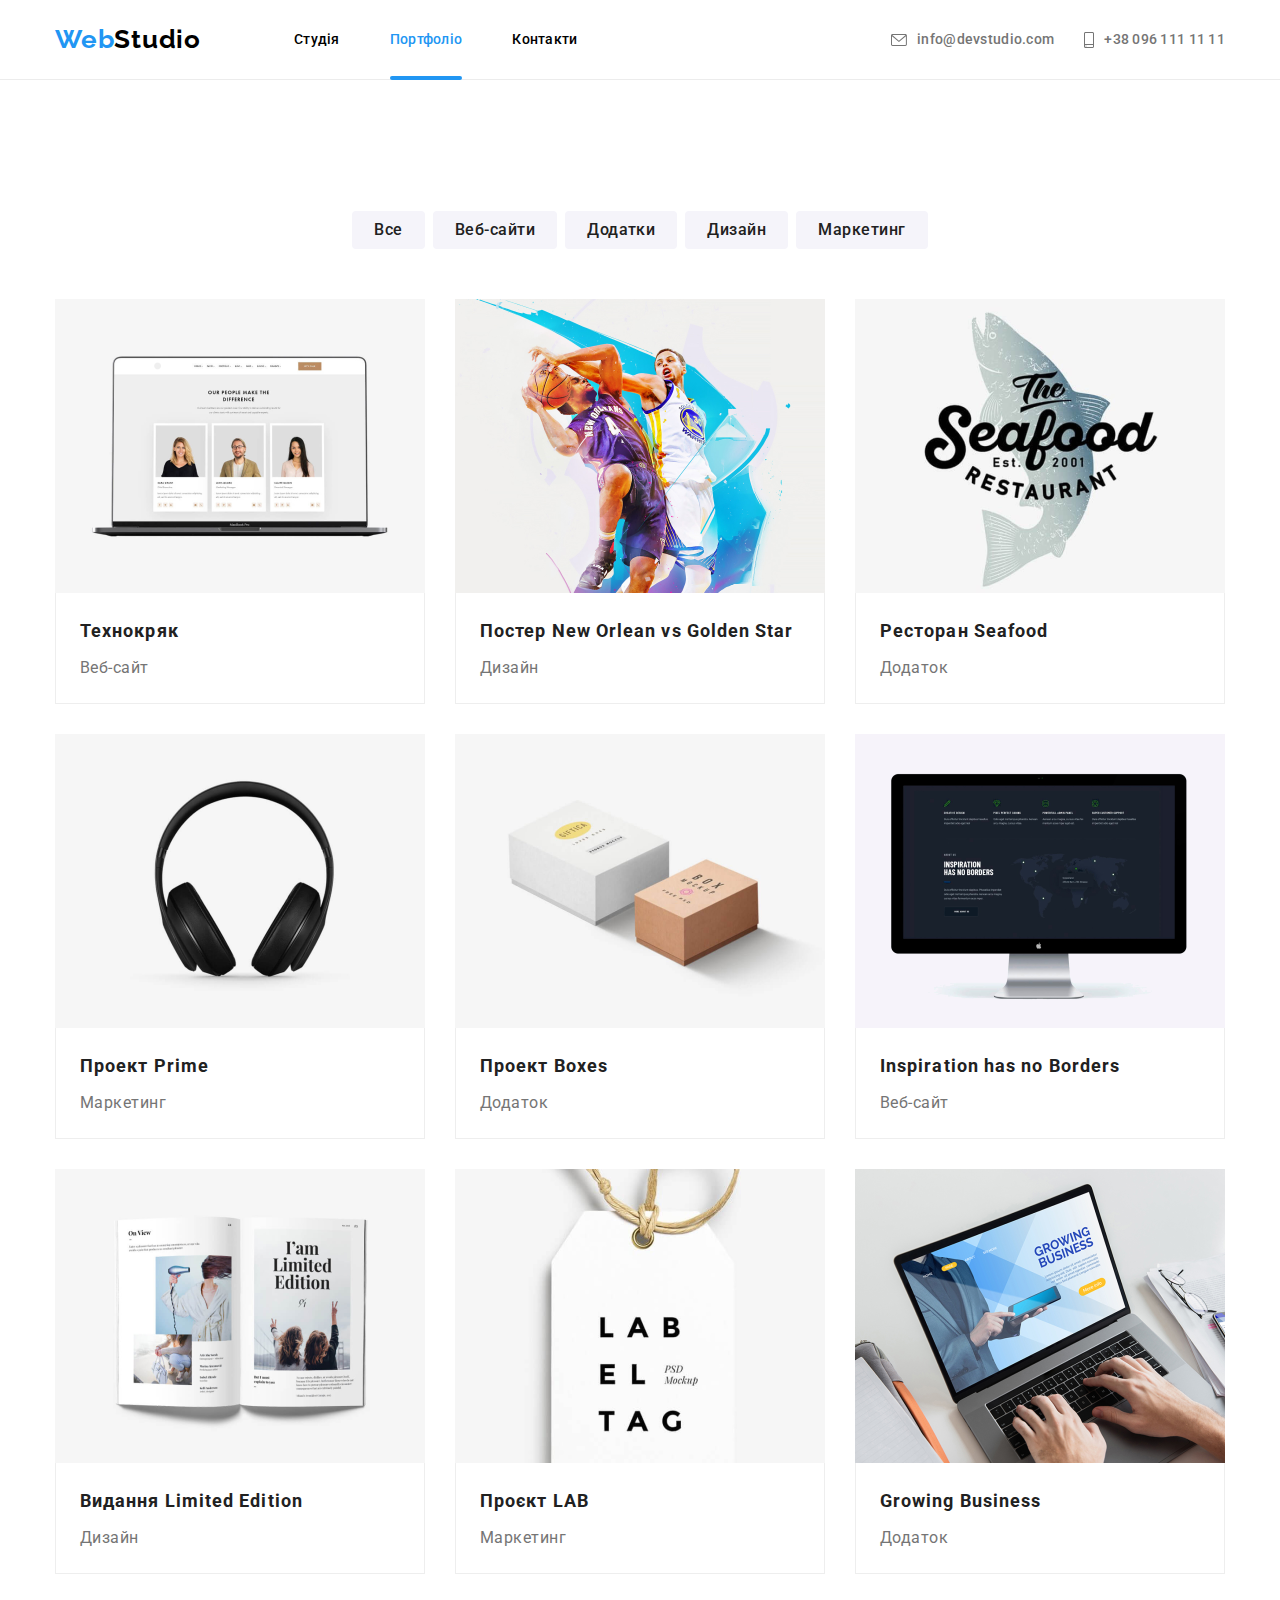
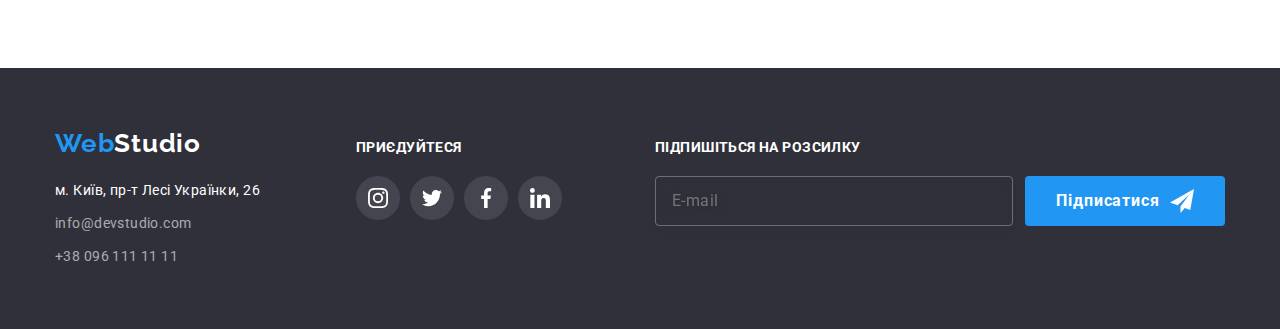
==== portfolio.html @ b6b2b371 "Initial commit" ====
<!DOCTYPE html>
<html lang="en">
  <head>
    <meta charset="UTF-8" />
    <meta http-equiv="X-UA-Compatible" content="IE=edge" />
    <meta name="viewport" content="width=device-width, initial-scale=1.0" />
    <link
      rel="stylesheet"
      href="https://cdnjs.cloudflare.com/ajax/libs/modern-normalize/0.6.0/modern-normalize.min.css"
    />
    <link
      href="https://fonts.googleapis.com/css2?family=Raleway:wght@700&family=Roboto:wght@400;500;700;900&display=swap"
      rel="stylesheet"
    />
    <link rel="stylesheet" href="./css/main.min.css" />
    <title>Portfolio</title>
  </head>
  <body>
    <!-- header -->

    <header class="header">
      <div class="container header__container">
        <nav class="header__navbar">
          <a class="logo header__logo" href="./" lang="en"
            >Web<span class="header__logo-part">Studio</span></a
          >
          <ul class="nav">
            <li class="nav__item"><a href="./index.html" class="nav__link">Студія</a></li>
            <li class="nav__item">
              <a href=" " class="nav__link nav__link--current">Портфоліо</a>
            </li>
            <li class="nav__item"><a href="./" class="nav__link">Контакти</a></li>
          </ul>
        </nav>

        <ul class="contacts">
          <li class="contacts__item">
            <a href="mailto:info@devstudio.com" class="contacts__link">
              <svg class="contacts__icon" width="16" height="12">
                <use href="./img/sprite.svg#envelope"></use>
              </svg>
              <span class="contacts__mail">info@devstudio.com</span></a
            >
          </li>
          <li class="contacts__item">
            <a href="tel:+380961111111" class="contacts__link">
              <svg class="contacts__icon" width="10" height="16">
                <use href="./img/sprite.svg#smartphone"></use>
              </svg>
              <span class="contacts__phone">+38 096 111 11 11</span>
            </a>
          </li>
        </ul>
      </div>
    </header>

    <main>
      <!-- projects -->

      <section class="projects">
        <div class="container">
          <h1 class="projects__title">Проєкти</h1>
          <ul class="projects__filter">
            <li class="projects__tab">
              <button class="projects__button btn" type="button">Все</button>
            </li>
            <li class="projects__tab">
              <button class="projects__button btn" type="button">Веб-сайти</button>
            </li>
            <li class="projects__tab">
              <button class="projects__button btn" type="button">Додатки</button>
            </li>
            <li class="projects__tab">
              <button class="projects__button btn" type="button">Дизайн</button>
            </li>
            <li class="projects__tab">
              <button class="projects__button btn" type="button">Маркетинг</button>
            </li>
          </ul>

          <ul class="cards-grid projects__list">
            <li class="card">
              <a href="" class="card__link">
                <div class="card__illustr">
                  <img
                    class="project-pic"
                    src="./img/portfolio1.jpeg"
                    alt="відкритий сайт на ноутбуці"
                    width="370"
                  />
                  <p class="card__overlay">
                    Ресурс пропонує комплексні пропозиції з різним рівнем функціоналу та сервісів.
                    Все це дозволить відвідувачу отримати вичерпні відомості про компанії чи
                    приватній особі.
                  </p>
                </div>

                <div class="card__footer">
                  <h2 class="card__title">Технокряк</h2>
                  <p class="card__descr">Веб-сайт</p>
                </div>
              </a>
            </li>

            <li class="card">
              <a href="" class="card__link">
                <div class="card__illustr">
                  <img
                    class="project-pic"
                    src="./img/portfolio2.jpeg"
                    alt="два баскетболіста з м'ячем"
                    width="370"
                  />
                  <p class="card__overlay">
                    Ресурс пропонує комплексні пропозиції з різним рівнем функціоналу та сервісів.
                    Все це дозволить відвідувачу отримати вичерпні відомості про компанії чи
                    приватній особі.
                  </p>
                </div>

                <div class="card__footer">
                  <h2 class="card__title">Постер New Orlean vs Golden Star</h2>
                  <p class="card__descr">Дизайн</p>
                </div>
              </a>
            </li>

            <li class="card">
              <a href="" class="card__link">
                <div class="card__illustr">
                  <img
                    class="project-pic"
                    src="./img/portfolio3.jpeg"
                    alt="лого рибного ресторану"
                    width="370"
                  />
                  <p class="card__overlay">
                    РРесурс пропонує комплексні пропозиції з різним рівнем функціоналу та сервісів.
                    Все це дозволить відвідувачу отримати вичерпні відомості про компанії чи
                    приватній особі.
                  </p>
                </div>

                <div class="card__footer">
                  <h2 class="card__title">Ресторан Seafood</h2>
                  <p class="card__descr">Додаток</p>
                </div>
              </a>
            </li>

            <li class="card">
              <a href="" class="card__link">
                <div class="card__illustr">
                  <img
                    class="project-pic"
                    src="./img/portfolio4.jpeg"
                    alt="чорні навушники"
                    width="370"
                  />
                  <p class="card__overlay">
                    Ресурс пропонує комплексні пропозиції з різним рівнем функціоналу та сервісів.
                    Все це дозволить відвідувачу отримати вичерпні відомості про компанії чи
                    приватній особі.
                  </p>
                </div>

                <div class="card__footer">
                  <h2 class="card__title">Проект Prime</h2>
                  <p class="card__descr">Маркетинг</p>
                </div>
              </a>
            </li>

            <li class="card">
              <a href="" class="card__link">
                <div class="card__illustr">
                  <img
                    class="project-pic"
                    src="./img/portfolio5.jpeg"
                    alt="дві коробки"
                    width="370"
                  />
                  <p class="card__overlay">
                    Ресурс пропонує комплексні пропозиції з різним рівнем функціоналу та сервісів.
                    Все це дозволить відвідувачу отримати вичерпні відомості про компанії чи
                    приватній особі.
                  </p>
                </div>

                <div class="card__footer">
                  <h2 class="card__title">Проект Boxes</h2>
                  <p class="card__descr">Додаток</p>
                </div>
              </a>
            </li>

            <li class="card">
              <a href="" class="card__link">
                <div class="card__illustr">
                  <img
                    class="project-pic"
                    src="./img/portfolio6.jpeg"
                    alt="открытый веб-сайт на аймаке"
                    width="370"
                  />
                  <p class="card__overlay">
                    Ресурс пропонує комплексні пропозиції з різним рівнем функціоналу та сервісів.
                    Все це дозволить відвідувачу отримати вичерпні відомості про компанії чи
                    приватній особі.
                  </p>
                </div>

                <div class="card__footer">
                  <h2 class="card__title">Inspiration has no Borders</h2>
                  <p class="card__descr">Веб-сайт</p>
                </div>
              </a>
            </li>

            <li class="card">
              <a href="" class="card__link">
                <div class="card__illustr">
                  <img
                    class="project-pic"
                    src="./img/portfolio7.jpeg"
                    alt="разгорнутий журнал"
                    width="370"
                  />
                  <p class="card__overlay">
                    Ресурс пропонує комплексні пропозиції з різним рівнем функціоналу та сервісів.
                    Все це дозволить відвідувачу отримати вичерпні відомості про компанії чи
                    приватній особі.
                  </p>
                </div>

                <div class="card__footer">
                  <h2 class="card__title">Видання Limited Edition</h2>
                  <p class="card__descr">Дизайн</p>
                </div>
              </a>
            </li>

            <li class="card">
              <a href="" class="card__link">
                <div class="card__illustr">
                  <img
                    class="project-pic"
                    src="./img/portfolio8.jpeg"
                    alt="бірка з назвою бренду"
                    width="370"
                  />
                  <p class="card__overlay">
                    Ресурс пропонує комплексні пропозиції з різним рівнем функціоналу та сервісів.
                    Все це дозволить відвідувачу отримати вичерпні відомості про компанії чи
                    приватній особі.
                  </p>
                </div>

                <div class="card__footer">
                  <h2 class="card__title">Проєкт LAB</h2>
                  <p class="card__descr">Маркетинг</p>
                </div>
              </a>
            </li>

            <li class="card">
              <a href="" class="card__link">
                <div class="card__illustr">
                  <img
                    class="project-pic"
                    src="./img/portfolio9.jpeg"
                    alt="ноутбук з руками на ньому"
                    width="370"
                  />
                  <p class="card__overlay">
                    Ресурс пропонує комплексні пропозиції з різним рівнем функціоналу та сервісів.
                    Все це дозволить відвідувачу отримати вичерпні відомості про компанії чи
                    приватній особі.
                  </p>
                </div>

                <div class="card__footer">
                  <h2 class="card__title">Growing Business</h2>
                  <p class="card__descr">Додаток</p>
                </div>
              </a>
            </li>
          </ul>
        </div>
      </section>
    </main>

    <footer class="footer">
      <div class="container footer__container">
        <div class="footer__addr-block">
          <a href="./" lang="en" class="logo">Web<span class="footer__logo-part">Studio</span></a>
          <address class="address">
            <a
              class="address__link"
              href="https://www.google.com/maps/d/embed?mid=10uSM3H-mIU3GznYo2szRIEphczw&hl=en_US&ehbc=2E312F"
              target="_blank"
              rel="noopener noreferrer"
              >м. Київ, пр-т Лесі Українки, 26</a
            >
            <ul class="footer-contacts">
              <li class="footer-contacts__item">
                <a href="mailto:info@devstudio.com" class="footer-contacts__link"
                  >info@devstudio.com</a
                >
              </li>
              <li class="footer-contacts__item">
                <a href="tel:+380961111111" class="footer-contacts__link">+38 096 111 11 11</a>
              </li>
            </ul>
          </address>
        </div>
        <div class="footer-socials">
          <h2 class="footer-socials__subtitle">приєдуйтеся</h2>
          <ul class="footer-socials__list">
            <li class="footer-socials__item">
              <a
                class="socials__link footer-socials__link"
                href="./"
                target="_blank"
                rel="noopener noreferrer"
              >
                <svg class="footer-socials__icon socials__icon" width="20" height="20">
                  <use href="./img/sprite.svg#instagram"></use>
                </svg>
              </a>
            </li>
            <li class="footer-socialss__item">
              <a
                class="socials__link footer-socials__link"
                href="./"
                target="_blank"
                rel="noopener noreferrer"
              >
                <svg class="footer-socials__icon socials__icon" width="20" height="20">
                  <use href="./img/sprite.svg#twitter"></use>
                </svg>
              </a>
            </li>
            <li class="footer-socials__item">
              <a
                class="socials__link footer-socials__link"
                href="./"
                target="_blank"
                rel="noopener noreferrer"
              >
                <svg class="footer-socials__icon socials__icon" width="20" height="20">
                  <use href="./img/sprite.svg#facebook"></use>
                </svg>
              </a>
            </li>
            <li class="footer-socials__item">
              <a
                class="socials__link footer-socials__link"
                href="./"
                target="_blank"
                rel="noopener noreferrer"
              >
                <svg class="footer-socials__icon" width="20" height="20">
                  <use href="./img/sprite.svg#linkedin"></use>
                </svg>
              </a>
            </li>
          </ul>
        </div>

        <div class="subscribe">
          <h2 class="subscribe__subtitle">Підпишіться на розсилку</h2>
          <form class="subscribe__form" name="mailing">
            <div class="subscribe__input-wrapper">
              <label class="subscribe__form-label">
                <input
                  class="subscribe__form-input"
                  type="email"
                  name="footer-mail"
                  placeholder="E-mail"
                />
              </label>
            </div>
            <button class="subscribe__button btn" type="submit">
              <span>Підписатися</span>
              <svg class="subscribe__button-icon" width="24" height="24">
                <use href="./img/sprite.svg#footer-mail"></use>
              </svg>
            </button>
          </form>
        </div>
      </div>
    </footer>
  </body>
</html>
---- css/main.min.css ----
:root{--main-text-color: #212121;--scdry-text-color: #757575;--primary-white-color: #ffffff;--accent-color: #2196f3;--footer-link-color: rgba(255, 255, 255, 0.6);--logo-part-hdr-color: #000000;--logo-part-ftr-color: #ffffff;--footer-bg-color: #2f303a;--icon-uactive-color: #afb1b8;--main-sctn-bg: #f5f4fa}.contacts__link,.footer-contacts__link{display:-webkit-inline-box;display:-ms-inline-flexbox;display:inline-flex;-webkit-box-align:center;-ms-flex-align:center;align-items:center;height:100%;text-decoration:none;-webkit-transition:color 250ms cubic-bezier(0.4, 0, 0.2, 1);transition:color 250ms cubic-bezier(0.4, 0, 0.2, 1)}.hero__button,.projects__button,.modal__form-btn,.subscribe__button{display:-webkit-box;display:-ms-flexbox;display:flex;-webkit-box-align:center;-ms-flex-align:center;align-items:center;-webkit-box-pack:center;-ms-flex-pack:center;justify-content:center;font-size:16px;border:0;border-radius:4px;cursor:pointer;-webkit-transition:-webkit-box-shadow 250ms cubic-bezier(0.4, 0, 0.2, 1);transition:-webkit-box-shadow 250ms cubic-bezier(0.4, 0, 0.2, 1);transition:box-shadow 250ms cubic-bezier(0.4, 0, 0.2, 1);transition:box-shadow 250ms cubic-bezier(0.4, 0, 0.2, 1), -webkit-box-shadow 250ms cubic-bezier(0.4, 0, 0.2, 1)}.footer-socials__subtitle,.subscribe__subtitle{font-weight:700;font-size:14px;line-height:1.14;letter-spacing:0.03em;text-transform:uppercase;color:var(--primary-white-color)}body{font-family:Roboto, sans-serif;background-color:#ffffff;color:var(--title-text-color);margin:0}.container{margin-right:auto;margin-left:auto;padding-right:15px;padding-left:15px;width:1200px}a:hover{cursor:pointer}.features__title,.projects__title{visibility:hidden}h1,h2,h3,ul,li,p{margin:0;padding:0}li{list-style:none}a{text-decoration:none}.header{display:-webkit-box;display:-ms-flexbox;display:flex;-webkit-box-align:center;-ms-flex-align:center;align-items:center;height:80px;border-bottom:1px solid #ececec}.header__container{display:-webkit-box;display:-ms-flexbox;display:flex;-webkit-box-pack:justify;-ms-flex-pack:justify;justify-content:space-between;height:100%}.header__navbar{display:-webkit-box;display:-ms-flexbox;display:flex;-webkit-box-align:center;-ms-flex-align:center;align-items:center}.header__logo{display:-webkit-box;display:-ms-flexbox;display:flex;-webkit-box-align:center;-ms-flex-align:center;align-items:center;margin-right:93px;height:100%}.header__logo-part{color:#000000}.hero{max-width:1600px;margin-left:auto;margin-right:auto;padding:200px 0px;background-image:-webkit-gradient(linear, left top, right top, from(rgba(47,48,58,0.4)), to(rgba(47,48,58,0.4))),url("../img/hero-bg.jpeg");background-image:linear-gradient(to right, rgba(47,48,58,0.4), rgba(47,48,58,0.4)),url("../img/hero-bg.jpeg");background-repeat:no-repeat;background-position:center;background-size:cover}.hero__title{max-width:696px;margin:0 auto;font-weight:900;font-size:44px;line-height:1.36;text-align:center;letter-spacing:0.06em;text-transform:uppercase;color:var(--primary-white-color)}.hero__button{font-weight:700;line-height:1.88;letter-spacing:.06em;background:var(--accent-color);color:var(--primary-white-color);margin-left:auto;margin-right:auto;margin-top:30px;min-width:200px;min-height:50px;-webkit-transition:-webkit-box-shadow 250ms cubic-bezier(0.4, 0, 0.2, 1);transition:-webkit-box-shadow 250ms cubic-bezier(0.4, 0, 0.2, 1);transition:box-shadow 250ms cubic-bezier(0.4, 0, 0.2, 1);transition:box-shadow 250ms cubic-bezier(0.4, 0, 0.2, 1), -webkit-box-shadow 250ms cubic-bezier(0.4, 0, 0.2, 1)}.hero__button:hover{-webkit-box-shadow:0px 4px 4px rgba(0,0,0,0.15);box-shadow:0px 4px 4px rgba(0,0,0,0.15)}.features{padding-top:94px;padding-bottom:94px}.features__subtitle{margin-top:30px;font-weight:700;font-size:14px;line-height:1.14;letter-spacing:0.03em;text-transform:uppercase}.features__list{display:-webkit-box;display:-ms-flexbox;display:flex;-webkit-box-align:baseline;-ms-flex-align:baseline;align-items:baseline;gap:30px}.features__item{width:270px}.features__illustr{display:-webkit-box;display:-ms-flexbox;display:flex;-webkit-box-pack:center;-ms-flex-pack:center;justify-content:center;-webkit-box-align:center;-ms-flex-align:center;align-items:center;width:270px;height:120px;background:#f5f4fa;border-radius:4px}.features__descr{margin-top:10px;font-weight:400;font-size:14px;line-height:1.71;letter-spacing:0.03em;color:var(--descr-text-color)}.services{padding-bottom:94px}.services__title{font-weight:700;font-size:36px;line-height:1.17;text-align:center;letter-spacing:0.03em}.services__list{display:-webkit-box;display:-ms-flexbox;display:flex;gap:30px;margin-top:50px;line-height:0}.services__item{display:inline-block;position:relative}.services__descr{display:-webkit-box;display:-ms-flexbox;display:flex;-webkit-box-pack:center;-ms-flex-pack:center;justify-content:center;-webkit-box-align:center;-ms-flex-align:center;align-items:center;position:absolute;bottom:0;width:100%;height:70px;background:rgba(47,48,58,0.8);font-weight:700;font-size:14px;line-height:1.14;letter-spacing:0.03em;text-transform:uppercase;color:var(--primary-white-color)}.team{padding-top:94px;padding-bottom:94px;background-color:#f5f4fa}.team__title{margin:0 auto;font-weight:700;font-size:36px;line-height:1.17;text-align:center;letter-spacing:0.03em}.team__list{display:-webkit-box;display:-ms-flexbox;display:flex;-webkit-box-pack:center;-ms-flex-pack:center;justify-content:center;-ms-flex-wrap:wrap;flex-wrap:wrap;-webkit-column-gap:30px;column-gap:30px;padding-left:0;margin-top:50px}.clients{padding-top:94px;padding-bottom:94px}.clients__title{font-weight:700;font-size:36px;line-height:1.17;text-align:center;letter-spacing:0.03em}.clients__list{display:-webkit-box;display:-ms-flexbox;display:flex;-ms-flex-wrap:wrap;flex-wrap:wrap;gap:30px;padding-left:0;margin-top:50px}.clients__link{display:-webkit-box;display:-ms-flexbox;display:flex;-webkit-box-pack:center;-ms-flex-pack:center;justify-content:center;-webkit-box-align:center;-ms-flex-align:center;align-items:center;width:170px;height:92px;color:#afb1b8;background-color:var(--primary-white-color);border:1px solid #afb1b8;border-radius:4px;-webkit-transition:border-color 250ms cubic-bezier(0.4, 0, 0.2, 1),color 250ms cubic-bezier(0.4, 0, 0.2, 1);transition:border-color 250ms cubic-bezier(0.4, 0, 0.2, 1),color 250ms cubic-bezier(0.4, 0, 0.2, 1)}.clients__link:hover,.clients__link:focus{border-color:var(--accent-color);color:var(--accent-color)}.clients__icon{fill:currentColor}.footer{padding-top:60px;padding-bottom:60px;background-color:#2f303a}.footer__container{display:-webkit-box;display:-ms-flexbox;display:flex}.footer__addr-block{margin-right:70px;min-width:231px}.footer__logo-part{color:var(--primary-white-color)}.projects{padding-top:94px;padding-bottom:94px}.projects__filter{display:-webkit-box;display:-ms-flexbox;display:flex;-webkit-box-pack:center;-ms-flex-pack:center;justify-content:center;gap:8px;padding-left:0;margin-top:0;margin-bottom:0}.projects__button{font-weight:500;line-height:1.63;letter-spacing:.03em;background:#f5f4fa;color:#212121;width:100%;height:38px;padding-left:22px;padding-right:22px;-webkit-transition:color 250ms cubic-bezier(0.4, 0, 0.2, 1),background 250ms cubic-bezier(0.4, 0, 0.2, 1),-webkit-box-shadow 250ms cubic-bezier(0.4, 0, 0.2, 1);transition:color 250ms cubic-bezier(0.4, 0, 0.2, 1),background 250ms cubic-bezier(0.4, 0, 0.2, 1),-webkit-box-shadow 250ms cubic-bezier(0.4, 0, 0.2, 1);transition:box-shadow 250ms cubic-bezier(0.4, 0, 0.2, 1),color 250ms cubic-bezier(0.4, 0, 0.2, 1),background 250ms cubic-bezier(0.4, 0, 0.2, 1);transition:box-shadow 250ms cubic-bezier(0.4, 0, 0.2, 1),color 250ms cubic-bezier(0.4, 0, 0.2, 1),background 250ms cubic-bezier(0.4, 0, 0.2, 1),-webkit-box-shadow 250ms cubic-bezier(0.4, 0, 0.2, 1)}.projects__button:hover,.projects__button:focus,.projects__button:active{background:var(--accent-color);color:var(--primary-white-color);-webkit-box-shadow:0px 1px 3px rgba(0,0,0,0.12),0px 1px 1px rgba(0,0,0,0.14),0px 3px 2px rgba(0,0,0,0.2);box-shadow:0px 1px 3px rgba(0,0,0,0.12),0px 1px 1px rgba(0,0,0,0.14),0px 3px 2px rgba(0,0,0,0.2)}.modal{position:absolute;top:50%;left:50%;padding:40px;min-width:528px;min-height:581px;background:#fff;-webkit-box-shadow:0px 1px 3px rgba(0,0,0,0.12),0px 1px 1px rgba(0,0,0,0.14),0px 2px 1px rgba(0,0,0,0.2);box-shadow:0px 1px 3px rgba(0,0,0,0.12),0px 1px 1px rgba(0,0,0,0.14),0px 2px 1px rgba(0,0,0,0.2);border-radius:4px;opacity:1;-webkit-transform:translate(-50%, -50%) perspective(200px) scale(1) rotateX(360deg);transform:translate(-50%, -50%) perspective(200px) scale(1) rotateX(360deg);-webkit-transition:opacity 600ms cubic-bezier(0.4, 0, 0.2, 1) 100ms,-webkit-transform 600ms cubic-bezier(0.4, 0, 0.2, 1);transition:opacity 600ms cubic-bezier(0.4, 0, 0.2, 1) 100ms,-webkit-transform 600ms cubic-bezier(0.4, 0, 0.2, 1);transition:transform 600ms cubic-bezier(0.4, 0, 0.2, 1),opacity 600ms cubic-bezier(0.4, 0, 0.2, 1) 100ms;transition:transform 600ms cubic-bezier(0.4, 0, 0.2, 1),opacity 600ms cubic-bezier(0.4, 0, 0.2, 1) 100ms,-webkit-transform 600ms cubic-bezier(0.4, 0, 0.2, 1)}.backdrop.is-hidden .modal{opacity:0;-webkit-transform:translate(-50%, -50%) perspective(300px) scale(0.1) rotateX(180deg);transform:translate(-50%, -50%) perspective(300px) scale(0.1) rotateX(180deg)}.modal__title{font-weight:700;font-size:20px;line-height:calc(23 / 20);text-align:center;letter-spacing:0.03em;color:#212121}.modal__close-btn{position:absolute;right:8px;top:8px;width:30px;height:30px;cursor:pointer;background:#ffffff;border:1px solid rgba(0,0,0,0.1);border-radius:50%}.modal__close-icon{-webkit-transition:fill 255ms cubic-bezier(0.4, 0, 0.2, 1);transition:fill 255ms cubic-bezier(0.4, 0, 0.2, 1)}.modal__close-btn:hover .modal__close-icon,.modal__close-btn:focus .modal__close-icon{fill:var(--accent-color)}.modal__form-btn{font-weight:700;line-height:1.88;letter-spacing:.06em;background:var(--accent-color);color:var(--primary-white-color);margin:0 auto;margin-top:30px;width:200px;height:50px}.modal__form-btn:hover,.modal__form-btn:focus{-webkit-box-shadow:0px 4px 4px rgba(0,0,0,0.15);box-shadow:0px 4px 4px rgba(0,0,0,0.15)}.logo{font-family:"Raleway", sans-serif;font-weight:700;font-size:26px;line-height:1.19;letter-spacing:0.03em;color:var(--accent-color)}.nav{display:-webkit-box;display:-ms-flexbox;display:flex;-webkit-box-align:center;-ms-flex-align:center;align-items:center;height:100%}.nav__item{position:relative;display:-webkit-box;display:-ms-flexbox;display:flex;-ms-flex-item-align:center;align-self:center;height:100%}.nav__item:not(:last-child){margin-right:50px}.nav__link{display:-webkit-box;display:-ms-flexbox;display:flex;-webkit-box-align:center;-ms-flex-align:center;align-items:center;font-size:14px;line-height:1.14;letter-spacing:0.02em;font-weight:500;color:var(--title-text-color);text-decoration:none;-webkit-transition:color 250ms cubic-bezier(0.4, 0, 0.2, 1);transition:color 250ms cubic-bezier(0.4, 0, 0.2, 1)}.nav__link::after{content:" ";display:block;position:absolute;bottom:-1px;width:100%;height:4px;background:var(--accent-color);border-radius:2px;opacity:0}.nav__link--current::after{opacity:1}.nav__link:hover,.nav__link:focus,.nav__link--current{color:var(--accent-color)}.contacts{display:-webkit-box;display:-ms-flexbox;display:flex;-webkit-box-align:center;-ms-flex-align:center;align-items:center;margin-right:0;padding-left:0;gap:30px}.contacts__item{display:-webkit-box;display:-ms-flexbox;display:flex;-webkit-box-align:center;-ms-flex-align:center;align-items:center;height:100%}.contacts__link{font-size:14px;line-height:1.14;letter-spacing:0.02em;font-weight:500;color:#757575}.contacts__link:hover,.contacts__link:focus{color:var(--accent-color)}.contacts__icon{fill:currentColor;margin-right:10px}.socials{display:-webkit-box;display:-ms-flexbox;display:flex;-webkit-box-pack:center;-ms-flex-pack:center;justify-content:center;margin-top:16px;gap:10px}.socials__link{background-color:rgba(0,0,0,0);color:#afb1b8;display:-webkit-box;display:-ms-flexbox;display:flex;-webkit-box-pack:center;-ms-flex-pack:center;justify-content:center;-webkit-box-align:center;-ms-flex-align:center;align-items:center;width:44px;height:44px;border-radius:50%;-webkit-transition:color 250ms cubic-bezier(0.4, 0, 0.2, 1),background-color 250ms cubic-bezier(0.4, 0, 0.2, 1);transition:color 250ms cubic-bezier(0.4, 0, 0.2, 1),background-color 250ms cubic-bezier(0.4, 0, 0.2, 1)}.socials__link:hover,.socials__link:focus{background-color:var(--accent-color)}.socials__icon{fill:currentColor}.socials__link:hover .socials__icon,.socials__link:focus .socials__icon{fill:var(--primary-white-color)}.member{background-color:var(--primary-white-color);width:270px;-webkit-box-shadow:0px 1px 3px rgba(0,0,0,0.12),0px 1px 1px rgba(0,0,0,0.14),0px 2px 1px rgba(0,0,0,0.2);box-shadow:0px 1px 3px rgba(0,0,0,0.12),0px 1px 1px rgba(0,0,0,0.14),0px 2px 1px rgba(0,0,0,0.2);border-radius:0px 0px 4px 4px}.member__info{padding-top:30px;padding-bottom:30px}.member__name{font-weight:500;font-size:16px;line-height:1.19;letter-spacing:0.03em;text-align:center}.member__descr{margin-top:10px;font-size:16px;line-height:1.19;letter-spacing:0.03em;color:var(--descr-text-color);text-align:center}.address{margin-top:20px;font-style:normal;font-size:14px;line-height:1.71;letter-spacing:0.03em}.address__link{display:block;font-size:14px;line-height:1.71;letter-spacing:0.03em;color:var(--primary-white-color);-webkit-transition:color 250ms cubic-bezier(0.4, 0, 0.2, 1);transition:color 250ms cubic-bezier(0.4, 0, 0.2, 1)}.address__link:hover,.address__link:focus{color:var(--accent-color)}.footer-socials{display:-webkit-box;display:-ms-flexbox;display:flex;-webkit-box-align:start;-ms-flex-align:start;align-items:flex-start;-webkit-box-orient:vertical;-webkit-box-direction:normal;-ms-flex-direction:column;flex-direction:column;gap:20px;padding-top:12px;margin-right:93px;min-width:206px}.footer-socials__list{display:-webkit-box;display:-ms-flexbox;display:flex;-webkit-box-pack:start;-ms-flex-pack:start;justify-content:flex-start;gap:10px}.footer-socials__link{background-color:rgba(255,255,255,0.1);color:#fff;-webkit-transition:background-color 250ms cubic-bezier(0.4, 0, 0.2, 1);transition:background-color 250ms cubic-bezier(0.4, 0, 0.2, 1)}.footer-socials__link:hover,.footer-socials__link:focus{background-color:var(--accent-color)}.footer-socials__icon{fill:#fff}.subscribe{padding-top:12px}.subscribe__form{display:-webkit-box;display:-ms-flexbox;display:flex;-webkit-box-align:center;-ms-flex-align:center;align-items:center;gap:12px;margin-top:20px}.subscribe__form-input{display:block;width:358px;height:50px;padding-left:16px;font-size:16px;line-height:20px;letter-spacing:0.03em;color:rgba(255,255,255,0.6);background-color:transparent;border:1px solid rgba(255,255,255,0.3);-webkit-filter:drop-shadow(0px 4px 4px rgba(0,0,0,0.15));filter:drop-shadow(0px 4px 4px rgba(0,0,0,0.15));border-radius:4px}.subscribe__button{font-weight:700;line-height:1.88;letter-spacing:.06em;background:var(--accent-color);color:var(--primary-white-color);gap:10px;min-width:200px;min-height:50px}.subscribe__button-icon{fill:var(--primary-white-color)}.form{width:100%;margin-right:0}.form__box{position:relative;display:-webkit-box;display:-ms-flexbox;display:flex;-webkit-box-orient:vertical;-webkit-box-direction:normal;-ms-flex-direction:column;flex-direction:column;font-size:12px;line-height:calc(14 / 12);letter-spacing:0.01em;color:#757575;cursor:pointer;-webkit-transition:fill 250ms cubic-bezier(0.4, 0, 0.2, 1);transition:fill 250ms cubic-bezier(0.4, 0, 0.2, 1)}.form__box:not(:first-child){margin-top:10px}.form__box:nth-child(1){margin-top:12px}.form__label{display:-webkit-box;display:-ms-flexbox;display:flex;-webkit-box-align:center;-ms-flex-align:center;align-items:center;-webkit-box-pack:start;-ms-flex-pack:start;justify-content:flex-start;height:24px;-webkit-user-select:none;-moz-user-select:none;-ms-user-select:none;user-select:none}.form__input{margin-top:4px;padding:12px 42px;height:40px;border:1px solid rgba(33,33,33,0.2);border-radius:4px;-webkit-transition:border-color 250ms cubic-bezier(0.4, 0, 0.2, 1);transition:border-color 250ms cubic-bezier(0.4, 0, 0.2, 1)}.form__input:hover,.form__input:focus{border-color:var(--accent-color)}.form__icon{position:absolute;bottom:14px;left:14px;-webkit-transition:fill 250ms cubic-bezier(0.4, 0, 0.2, 1);transition:fill 250ms cubic-bezier(0.4, 0, 0.2, 1)}.form__input:hover+.form__icon,.form__input:focus+.form__icon{fill:var(--accent-color)}.form__textarea{resize:none;margin-top:4px;height:120px;display:block;padding:12px 16px;border:1px solid rgba(33,33,33,0.2);border-radius:4px;-webkit-transition:border-color 250ms cubic-bezier(0.4, 0, 0.2, 1);transition:border-color 250ms cubic-bezier(0.4, 0, 0.2, 1)}.form__textarea::-webkit-input-placeholder{color:rgba(117,117,117,0.5)}.form__textarea:-ms-input-placeholder{color:rgba(117,117,117,0.5)}.form__textarea::-ms-input-placeholder{color:rgba(117,117,117,0.5)}.form__textarea::placeholder{color:rgba(117,117,117,0.5)}.form__checkbox-box{position:relative;display:-webkit-box;display:-ms-flexbox;display:flex;-webkit-box-pack:center;-ms-flex-pack:center;justify-content:center;-webkit-box-align:center;-ms-flex-align:center;align-items:center;padding-top:20px;font-size:14px;line-height:calc(24 / 14);letter-spacing:0.03em;color:#757575}.form__checkbox{appearance:none;-webkit-appearance:none;-moz-appearance:none;padding:0;margin:0;border:none}.form__checkbox-custom{margin-top:0;margin-right:7px;display:-webkit-box;display:-ms-flexbox;display:flex;-webkit-box-pack:center;-ms-flex-pack:center;justify-content:center;-webkit-box-align:center;-ms-flex-align:center;align-items:center;width:16px;height:15px;background-color:transparent;background-image:url(../img/icons/modal-check.svg);background-size:auto;background-position:center;background-repeat:no-repeat;background-size:1em;background-origin:border-box;border:1px solid #212121;border-radius:2px;pointer-events:none}.form__checkbox:checked+.form__checkbox-custom{fill-opacity:1}.form__checkbox:checked+.form__checkbox-custom{border:none;background-color:var(--accent-color);fill:var(--primary-white-color)}.form__checkbox-link{color:var(--accent-color);text-decoration:underline;text-underline-offset:1px;margin-left:4px}.cards-grid{display:-webkit-box;display:-ms-flexbox;display:flex;-ms-flex-wrap:wrap;flex-wrap:wrap;padding-left:0;margin-bottom:0;margin-top:50px;line-height:0}.card{-webkit-transition:-webkit-box-shadow 250ms cubic-bezier(0.4, 0, 0.2, 1);transition:-webkit-box-shadow 250ms cubic-bezier(0.4, 0, 0.2, 1);transition:box-shadow 250ms cubic-bezier(0.4, 0, 0.2, 1);transition:box-shadow 250ms cubic-bezier(0.4, 0, 0.2, 1), -webkit-box-shadow 250ms cubic-bezier(0.4, 0, 0.2, 1)}.card:nth-child(-n+6){margin-bottom:30px}.card:not(:nth-child(3n)){margin-right:30px}.card__illustr{position:relative;overflow:hidden;-webkit-transition:-webkit-box-shadow 250ms cubic-bezier(0.4, 0, 0.2, 1);transition:-webkit-box-shadow 250ms cubic-bezier(0.4, 0, 0.2, 1);transition:box-shadow 250ms cubic-bezier(0.4, 0, 0.2, 1);transition:box-shadow 250ms cubic-bezier(0.4, 0, 0.2, 1), -webkit-box-shadow 250ms cubic-bezier(0.4, 0, 0.2, 1)}.card:hover .card__illustr{-webkit-box-shadow:0px 4px 4px rgba(0,0,0,0.25);box-shadow:0px 4px 4px rgba(0,0,0,0.25)}.card__footer{border:1px solid #eeeeee;border-top:none;padding:20px 24px}.card__overlay{position:absolute;top:100%;left:0;-webkit-transition:-webkit-transform 250ms cubic-bezier(0.4, 0, 0.2, 1);transition:-webkit-transform 250ms cubic-bezier(0.4, 0, 0.2, 1);transition:transform 250ms cubic-bezier(0.4, 0, 0.2, 1);transition:transform 250ms cubic-bezier(0.4, 0, 0.2, 1), -webkit-transform 250ms cubic-bezier(0.4, 0, 0.2, 1);padding:63px 24px;width:100%;height:100%;background:rgba(33,150,243,0.9);font-weight:400;font-size:18px;line-height:1.56;letter-spacing:0.03em;color:#ffffff}.card:hover .card__overlay{-webkit-transform:translateY(-100%);transform:translateY(-100%)}.card__title{margin-top:0;margin-bottom:0;font-weight:700;font-size:18px;line-height:2;letter-spacing:0.06em;color:var(--main-text-color)}.card__descr{margin-top:4px;margin-bottom:0;font-size:16px;line-height:1.88;letter-spacing:0.03em;color:var(--scdry-text-color)}.card:hover{-webkit-box-shadow:0px 1px 3px rgba(0,0,0,0.12),0px 1px 1px rgba(0,0,0,0.14),0px 3px 2px rgba(0,0,0,0.2);box-shadow:0px 1px 3px rgba(0,0,0,0.12),0px 1px 1px rgba(0,0,0,0.14),0px 3px 2px rgba(0,0,0,0.2)}.footer-contacts{display:-webkit-box;display:-ms-flexbox;display:flex;-webkit-box-orient:vertical;-webkit-box-direction:normal;-ms-flex-direction:column;flex-direction:column;-webkit-box-align:start;-ms-flex-align:start;align-items:flex-start;gap:9px;margin-top:9px}.footer-contacts__link{font-weight:400;font-size:14px;line-height:1.71;letter-spacing:0.03em;color:rgba(255,255,255,0.6)}.footer-contacts__link:hover,.footer-contacts__link:focus{color:var(--accent-color)}.backdrop{position:fixed;top:0;left:0;width:100%;height:100%;background:rgba(0,0,0,0.2);opacity:1;-webkit-transition:opacity 900ms cubic-bezier(0.4, 0, 0.2, 1),visibility 900ms cubic-bezier(0.4, 0, 0.2, 1);transition:opacity 900ms cubic-bezier(0.4, 0, 0.2, 1),visibility 900ms cubic-bezier(0.4, 0, 0.2, 1)}.backdrop.is-hidden{opacity:0;visibility:hidden;pointer-events:none}
/*# sourceMappingURL=main.min.css.map */
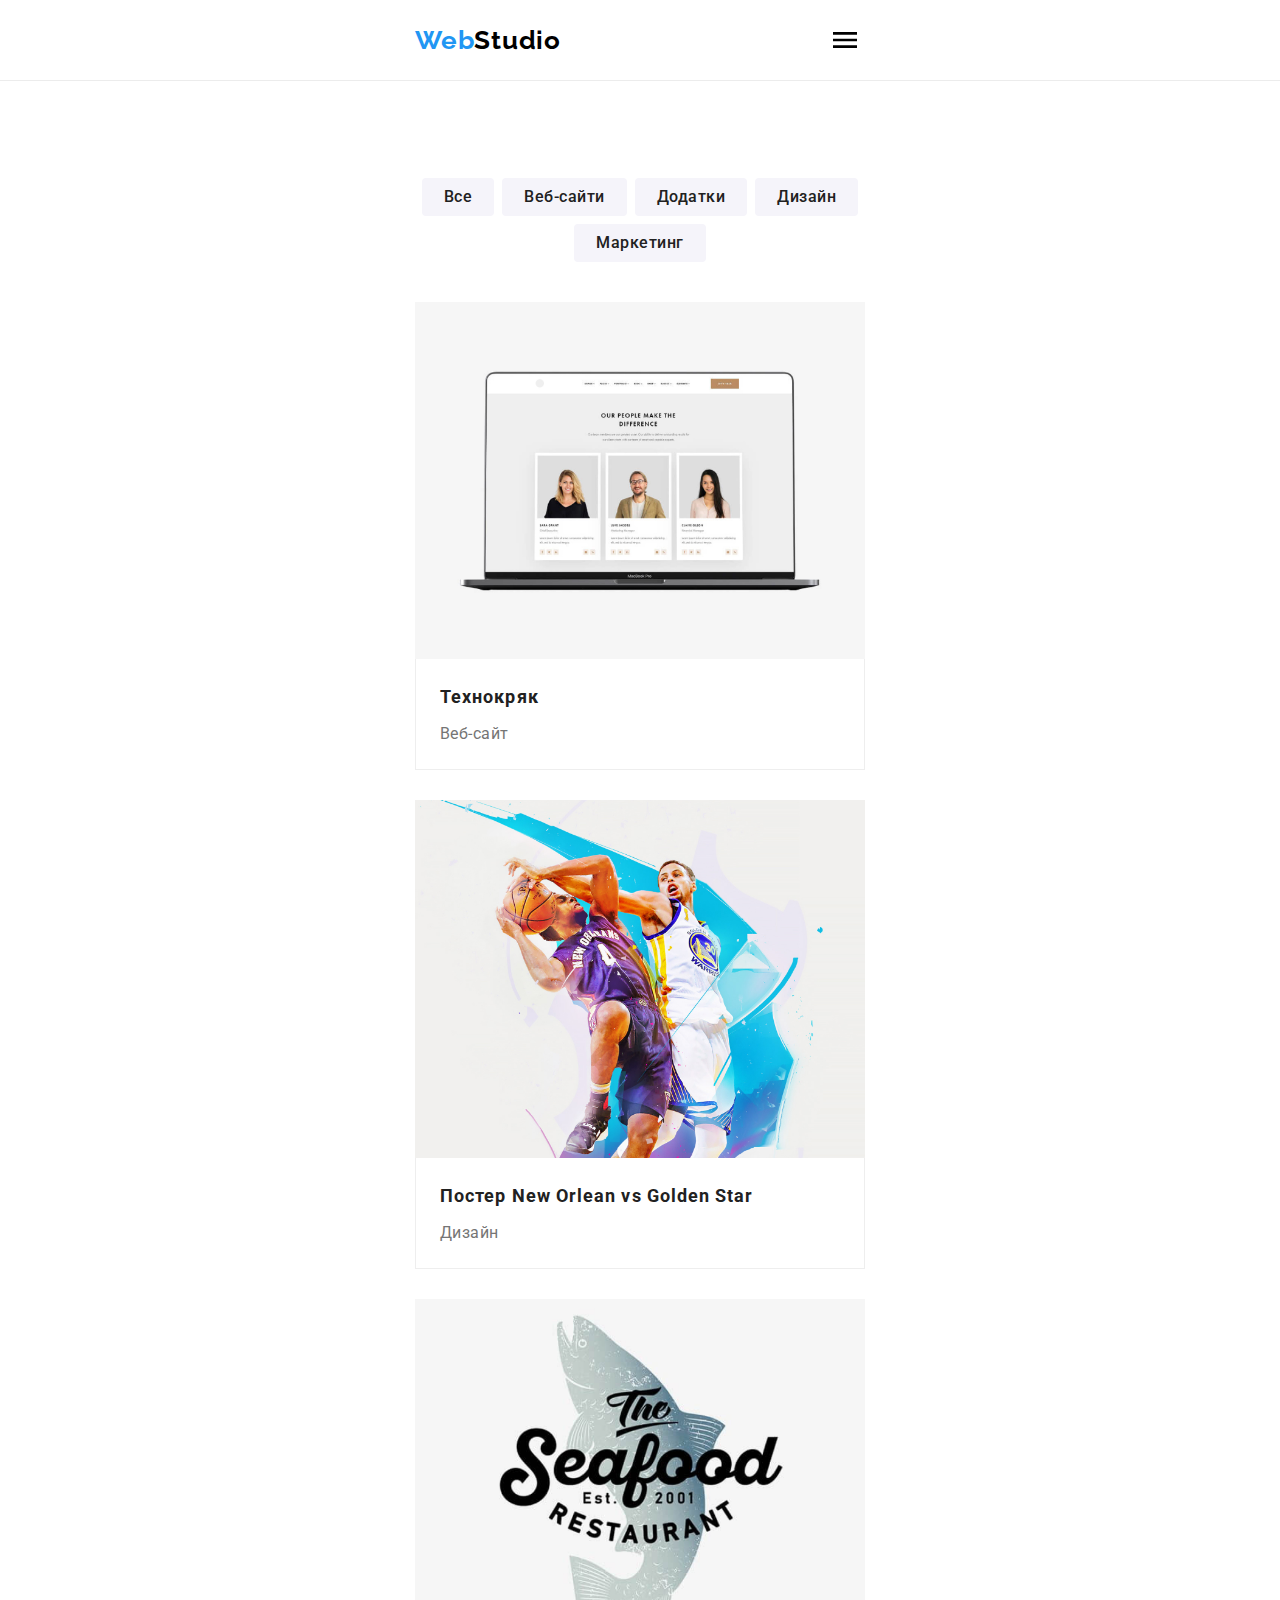
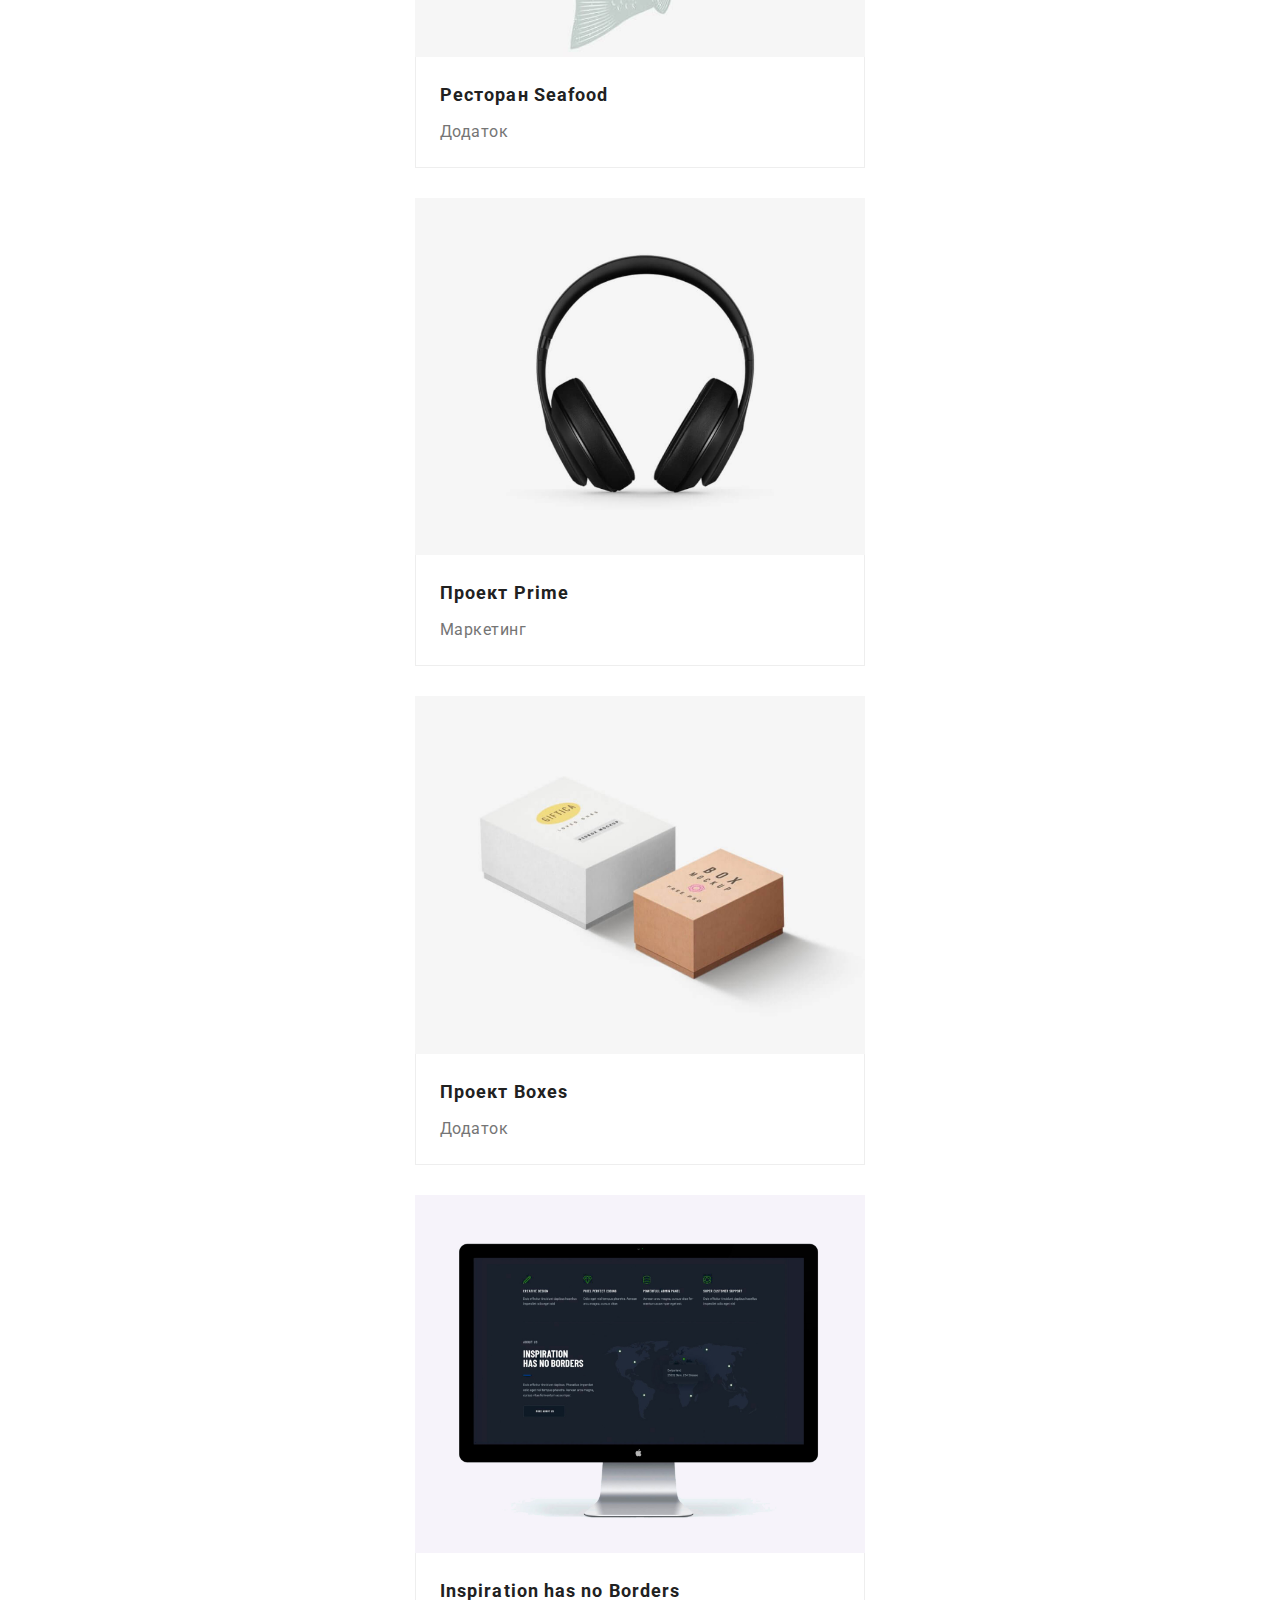
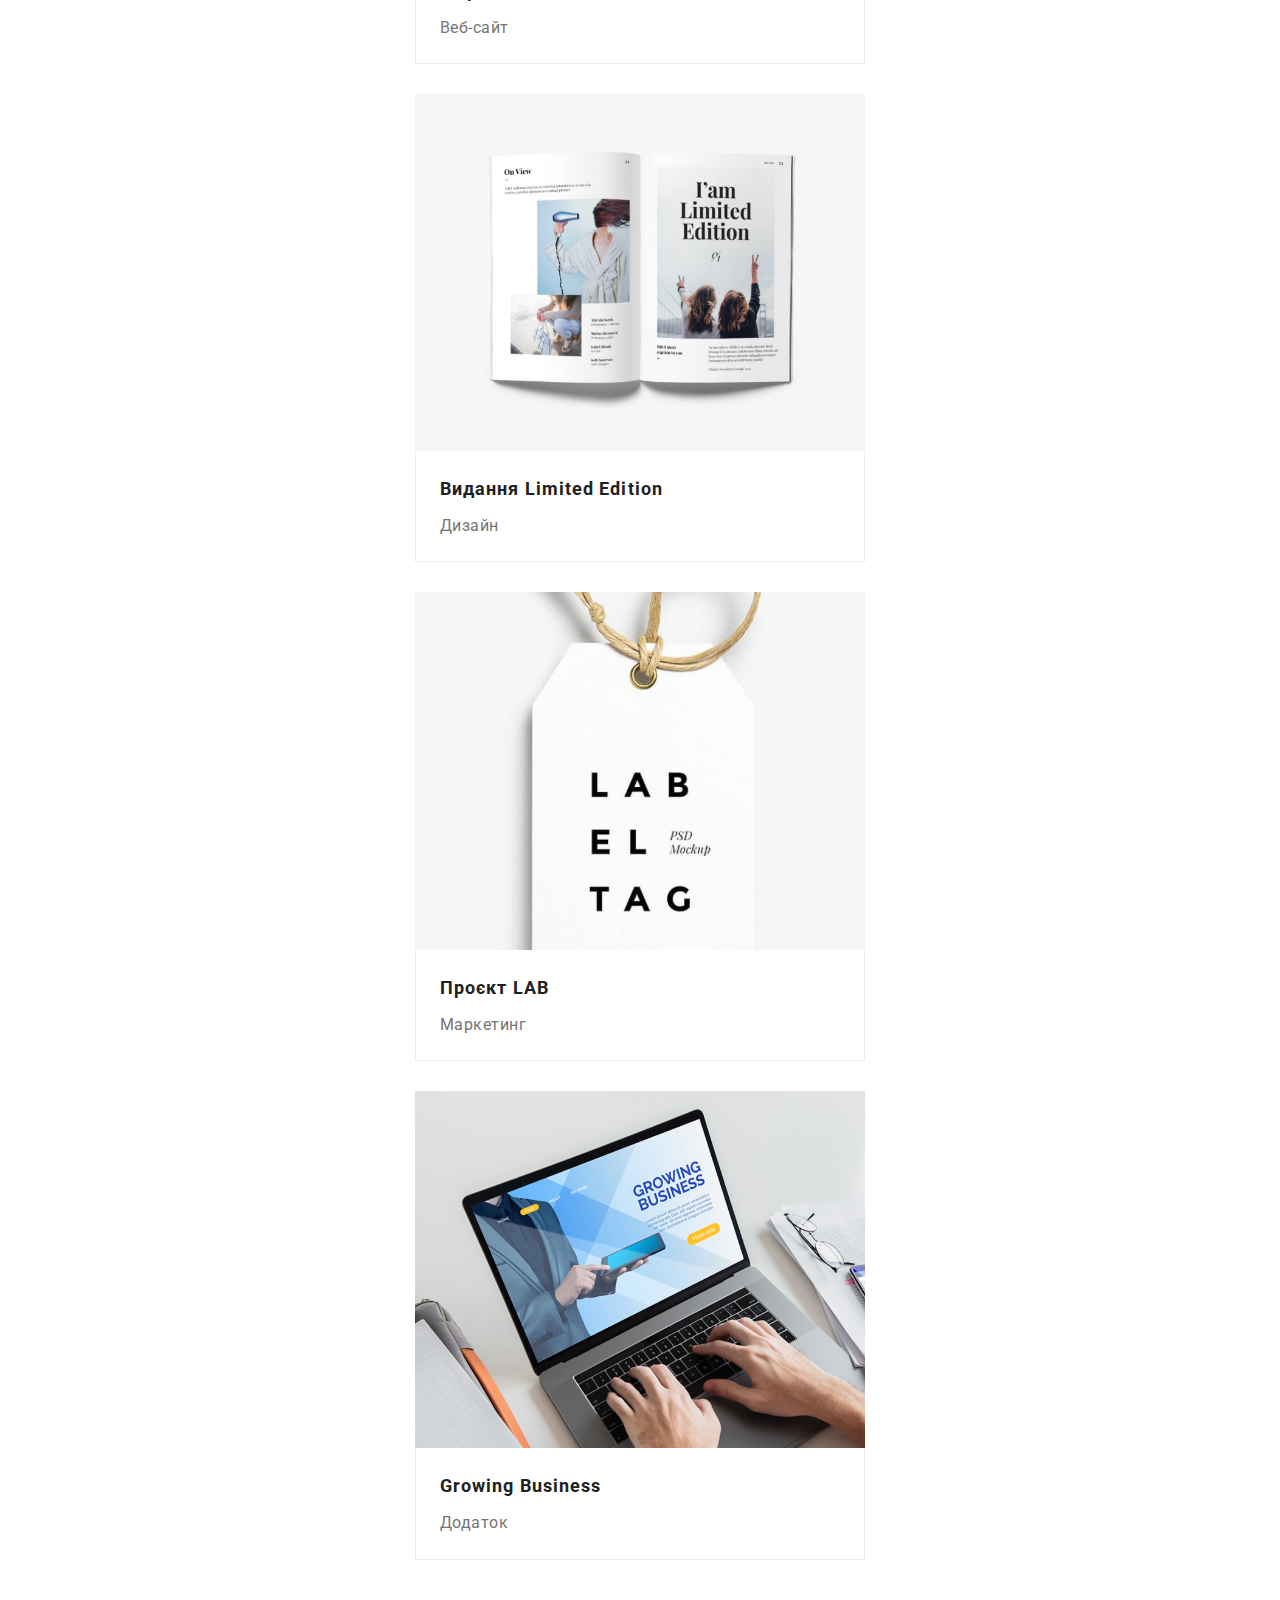
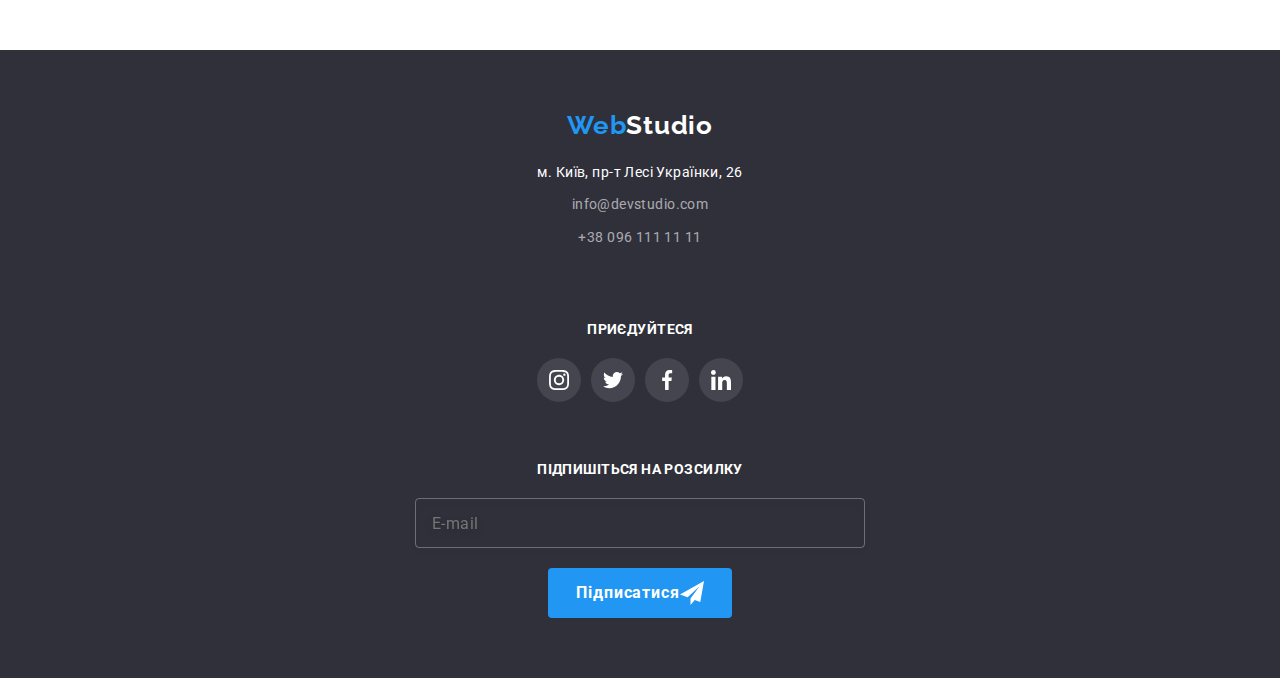
==== commit 1e08a456: "adapted portfolio" ====
--- a/portfolio.html
+++ b/portfolio.html
@@ -24,8 +24,23 @@
           <a class="logo header__logo" href="./" lang="en"
             >Web<span class="header__logo-part">Studio</span></a
           >
+          <button
+            type="button"
+            class="header__menu-btn"
+            aria-expanded="false"
+            aria-controls="menu-container"
+            data-menu-button
+          >
+            <svg width="40" height="40" aria-label="Перемикач мобільного меню">
+              <use class="icon-cross" href="./img/sprite.svg#menu-cls"></use>
+              <use class="icon-menu" href="./img/sprite.svg#menu"></use>
+            </svg>
+          </button>
+
+          <div class="menu-container" id="menu-container" data-menu></div>
+
           <ul class="nav">
-            <li class="nav__item"><a href="./index.html" class="nav__link">Студія</a></li>
+            <li class="nav__item"><a href="./index.html  " class="nav__link">Студія</a></li>
             <li class="nav__item">
               <a href=" " class="nav__link nav__link--current">Портфоліо</a>
             </li>
@@ -83,10 +98,9 @@
               <a href="" class="card__link">
                 <div class="card__illustr">
                   <img
-                    class="project-pic"
+                    class="card__img"
                     src="./img/portfolio1.jpeg"
                     alt="відкритий сайт на ноутбуці"
-                    width="370"
                   />
                   <p class="card__overlay">
                     Ресурс пропонує комплексні пропозиції з різним рівнем функціоналу та сервісів.
@@ -106,10 +120,9 @@
               <a href="" class="card__link">
                 <div class="card__illustr">
                   <img
-                    class="project-pic"
+                    class="card__img"
                     src="./img/portfolio2.jpeg"
                     alt="два баскетболіста з м'ячем"
-                    width="370"
                   />
                   <p class="card__overlay">
                     Ресурс пропонує комплексні пропозиції з різним рівнем функціоналу та сервісів.
@@ -128,12 +141,7 @@
             <li class="card">
               <a href="" class="card__link">
                 <div class="card__illustr">
-                  <img
-                    class="project-pic"
-                    src="./img/portfolio3.jpeg"
-                    alt="лого рибного ресторану"
-                    width="370"
-                  />
+                  <img class="card__img" src="./img/portfolio3.jpeg" alt="лого рибного ресторану" />
                   <p class="card__overlay">
                     РРесурс пропонує комплексні пропозиції з різним рівнем функціоналу та сервісів.
                     Все це дозволить відвідувачу отримати вичерпні відомості про компанії чи
@@ -151,12 +159,7 @@
             <li class="card">
               <a href="" class="card__link">
                 <div class="card__illustr">
-                  <img
-                    class="project-pic"
-                    src="./img/portfolio4.jpeg"
-                    alt="чорні навушники"
-                    width="370"
-                  />
+                  <img class="card__img" src="./img/portfolio4.jpeg" alt="чорні навушники" />
                   <p class="card__overlay">
                     Ресурс пропонує комплексні пропозиції з різним рівнем функціоналу та сервісів.
                     Все це дозволить відвідувачу отримати вичерпні відомості про компанії чи
@@ -174,12 +177,7 @@
             <li class="card">
               <a href="" class="card__link">
                 <div class="card__illustr">
-                  <img
-                    class="project-pic"
-                    src="./img/portfolio5.jpeg"
-                    alt="дві коробки"
-                    width="370"
-                  />
+                  <img class="card__img" src="./img/portfolio5.jpeg" alt="дві коробки" />
                   <p class="card__overlay">
                     Ресурс пропонує комплексні пропозиції з різним рівнем функціоналу та сервісів.
                     Все це дозволить відвідувачу отримати вичерпні відомості про компанії чи
@@ -198,10 +196,9 @@
               <a href="" class="card__link">
                 <div class="card__illustr">
                   <img
-                    class="project-pic"
+                    class="card__img"
                     src="./img/portfolio6.jpeg"
                     alt="открытый веб-сайт на аймаке"
-                    width="370"
                   />
                   <p class="card__overlay">
                     Ресурс пропонує комплексні пропозиції з різним рівнем функціоналу та сервісів.
@@ -220,12 +217,7 @@
             <li class="card">
               <a href="" class="card__link">
                 <div class="card__illustr">
-                  <img
-                    class="project-pic"
-                    src="./img/portfolio7.jpeg"
-                    alt="разгорнутий журнал"
-                    width="370"
-                  />
+                  <img class="card__img" src="./img/portfolio7.jpeg" alt="разгорнутий журнал" />
                   <p class="card__overlay">
                     Ресурс пропонує комплексні пропозиції з різним рівнем функціоналу та сервісів.
                     Все це дозволить відвідувачу отримати вичерпні відомості про компанії чи
@@ -243,12 +235,7 @@
             <li class="card">
               <a href="" class="card__link">
                 <div class="card__illustr">
-                  <img
-                    class="project-pic"
-                    src="./img/portfolio8.jpeg"
-                    alt="бірка з назвою бренду"
-                    width="370"
-                  />
+                  <img class="card__img" src="./img/portfolio8.jpeg" alt="бірка з назвою бренду" />
                   <p class="card__overlay">
                     Ресурс пропонує комплексні пропозиції з різним рівнем функціоналу та сервісів.
                     Все це дозволить відвідувачу отримати вичерпні відомості про компанії чи
@@ -267,10 +254,9 @@
               <a href="" class="card__link">
                 <div class="card__illustr">
                   <img
-                    class="project-pic"
+                    class="card__img"
                     src="./img/portfolio9.jpeg"
                     alt="ноутбук з руками на ньому"
-                    width="370"
                   />
                   <p class="card__overlay">
                     Ресурс пропонує комплексні пропозиції з різним рівнем функціоналу та сервісів.
@@ -391,5 +377,7 @@
         </div>
       </div>
     </footer>
+
+    <script src="./js/menu.js"></script>
   </body>
 </html>
--- a/css/main.min.css
+++ b/css/main.min.css
@@ -1,2 +1,2 @@
-:root{--main-text-color: #212121;--scdry-text-color: #757575;--primary-white-color: #ffffff;--accent-color: #2196f3;--footer-link-color: rgba(255, 255, 255, 0.6);--logo-part-hdr-color: #000000;--logo-part-ftr-color: #ffffff;--footer-bg-color: #2f303a;--icon-uactive-color: #afb1b8;--main-sctn-bg: #f5f4fa}.contacts__link,.footer-contacts__link{display:-webkit-inline-box;display:-ms-inline-flexbox;display:inline-flex;-webkit-box-align:center;-ms-flex-align:center;align-items:center;height:100%;text-decoration:none;-webkit-transition:color 250ms cubic-bezier(0.4, 0, 0.2, 1);transition:color 250ms cubic-bezier(0.4, 0, 0.2, 1)}.hero__button,.projects__button,.modal__form-btn,.subscribe__button{display:-webkit-box;display:-ms-flexbox;display:flex;-webkit-box-align:center;-ms-flex-align:center;align-items:center;-webkit-box-pack:center;-ms-flex-pack:center;justify-content:center;font-size:16px;border:0;border-radius:4px;cursor:pointer;-webkit-transition:-webkit-box-shadow 250ms cubic-bezier(0.4, 0, 0.2, 1);transition:-webkit-box-shadow 250ms cubic-bezier(0.4, 0, 0.2, 1);transition:box-shadow 250ms cubic-bezier(0.4, 0, 0.2, 1);transition:box-shadow 250ms cubic-bezier(0.4, 0, 0.2, 1), -webkit-box-shadow 250ms cubic-bezier(0.4, 0, 0.2, 1)}.footer-socials__subtitle,.subscribe__subtitle{font-weight:700;font-size:14px;line-height:1.14;letter-spacing:0.03em;text-transform:uppercase;color:var(--primary-white-color)}body{font-family:Roboto, sans-serif;background-color:#ffffff;color:var(--title-text-color);margin:0}.container{margin-right:auto;margin-left:auto;padding-right:15px;padding-left:15px;width:1200px}a:hover{cursor:pointer}.features__title,.projects__title{visibility:hidden}h1,h2,h3,ul,li,p{margin:0;padding:0}li{list-style:none}a{text-decoration:none}.header{display:-webkit-box;display:-ms-flexbox;display:flex;-webkit-box-align:center;-ms-flex-align:center;align-items:center;height:80px;border-bottom:1px solid #ececec}.header__container{display:-webkit-box;display:-ms-flexbox;display:flex;-webkit-box-pack:justify;-ms-flex-pack:justify;justify-content:space-between;height:100%}.header__navbar{display:-webkit-box;display:-ms-flexbox;display:flex;-webkit-box-align:center;-ms-flex-align:center;align-items:center}.header__logo{display:-webkit-box;display:-ms-flexbox;display:flex;-webkit-box-align:center;-ms-flex-align:center;align-items:center;margin-right:93px;height:100%}.header__logo-part{color:#000000}.hero{max-width:1600px;margin-left:auto;margin-right:auto;padding:200px 0px;background-image:-webkit-gradient(linear, left top, right top, from(rgba(47,48,58,0.4)), to(rgba(47,48,58,0.4))),url("../img/hero-bg.jpeg");background-image:linear-gradient(to right, rgba(47,48,58,0.4), rgba(47,48,58,0.4)),url("../img/hero-bg.jpeg");background-repeat:no-repeat;background-position:center;background-size:cover}.hero__title{max-width:696px;margin:0 auto;font-weight:900;font-size:44px;line-height:1.36;text-align:center;letter-spacing:0.06em;text-transform:uppercase;color:var(--primary-white-color)}.hero__button{font-weight:700;line-height:1.88;letter-spacing:.06em;background:var(--accent-color);color:var(--primary-white-color);margin-left:auto;margin-right:auto;margin-top:30px;min-width:200px;min-height:50px;-webkit-transition:-webkit-box-shadow 250ms cubic-bezier(0.4, 0, 0.2, 1);transition:-webkit-box-shadow 250ms cubic-bezier(0.4, 0, 0.2, 1);transition:box-shadow 250ms cubic-bezier(0.4, 0, 0.2, 1);transition:box-shadow 250ms cubic-bezier(0.4, 0, 0.2, 1), -webkit-box-shadow 250ms cubic-bezier(0.4, 0, 0.2, 1)}.hero__button:hover{-webkit-box-shadow:0px 4px 4px rgba(0,0,0,0.15);box-shadow:0px 4px 4px rgba(0,0,0,0.15)}.features{padding-top:94px;padding-bottom:94px}.features__subtitle{margin-top:30px;font-weight:700;font-size:14px;line-height:1.14;letter-spacing:0.03em;text-transform:uppercase}.features__list{display:-webkit-box;display:-ms-flexbox;display:flex;-webkit-box-align:baseline;-ms-flex-align:baseline;align-items:baseline;gap:30px}.features__item{width:270px}.features__illustr{display:-webkit-box;display:-ms-flexbox;display:flex;-webkit-box-pack:center;-ms-flex-pack:center;justify-content:center;-webkit-box-align:center;-ms-flex-align:center;align-items:center;width:270px;height:120px;background:#f5f4fa;border-radius:4px}.features__descr{margin-top:10px;font-weight:400;font-size:14px;line-height:1.71;letter-spacing:0.03em;color:var(--descr-text-color)}.services{padding-bottom:94px}.services__title{font-weight:700;font-size:36px;line-height:1.17;text-align:center;letter-spacing:0.03em}.services__list{display:-webkit-box;display:-ms-flexbox;display:flex;gap:30px;margin-top:50px;line-height:0}.services__item{display:inline-block;position:relative}.services__descr{display:-webkit-box;display:-ms-flexbox;display:flex;-webkit-box-pack:center;-ms-flex-pack:center;justify-content:center;-webkit-box-align:center;-ms-flex-align:center;align-items:center;position:absolute;bottom:0;width:100%;height:70px;background:rgba(47,48,58,0.8);font-weight:700;font-size:14px;line-height:1.14;letter-spacing:0.03em;text-transform:uppercase;color:var(--primary-white-color)}.team{padding-top:94px;padding-bottom:94px;background-color:#f5f4fa}.team__title{margin:0 auto;font-weight:700;font-size:36px;line-height:1.17;text-align:center;letter-spacing:0.03em}.team__list{display:-webkit-box;display:-ms-flexbox;display:flex;-webkit-box-pack:center;-ms-flex-pack:center;justify-content:center;-ms-flex-wrap:wrap;flex-wrap:wrap;-webkit-column-gap:30px;column-gap:30px;padding-left:0;margin-top:50px}.clients{padding-top:94px;padding-bottom:94px}.clients__title{font-weight:700;font-size:36px;line-height:1.17;text-align:center;letter-spacing:0.03em}.clients__list{display:-webkit-box;display:-ms-flexbox;display:flex;-ms-flex-wrap:wrap;flex-wrap:wrap;gap:30px;padding-left:0;margin-top:50px}.clients__link{display:-webkit-box;display:-ms-flexbox;display:flex;-webkit-box-pack:center;-ms-flex-pack:center;justify-content:center;-webkit-box-align:center;-ms-flex-align:center;align-items:center;width:170px;height:92px;color:#afb1b8;background-color:var(--primary-white-color);border:1px solid #afb1b8;border-radius:4px;-webkit-transition:border-color 250ms cubic-bezier(0.4, 0, 0.2, 1),color 250ms cubic-bezier(0.4, 0, 0.2, 1);transition:border-color 250ms cubic-bezier(0.4, 0, 0.2, 1),color 250ms cubic-bezier(0.4, 0, 0.2, 1)}.clients__link:hover,.clients__link:focus{border-color:var(--accent-color);color:var(--accent-color)}.clients__icon{fill:currentColor}.footer{padding-top:60px;padding-bottom:60px;background-color:#2f303a}.footer__container{display:-webkit-box;display:-ms-flexbox;display:flex}.footer__addr-block{margin-right:70px;min-width:231px}.footer__logo-part{color:var(--primary-white-color)}.projects{padding-top:94px;padding-bottom:94px}.projects__filter{display:-webkit-box;display:-ms-flexbox;display:flex;-webkit-box-pack:center;-ms-flex-pack:center;justify-content:center;gap:8px;padding-left:0;margin-top:0;margin-bottom:0}.projects__button{font-weight:500;line-height:1.63;letter-spacing:.03em;background:#f5f4fa;color:#212121;width:100%;height:38px;padding-left:22px;padding-right:22px;-webkit-transition:color 250ms cubic-bezier(0.4, 0, 0.2, 1),background 250ms cubic-bezier(0.4, 0, 0.2, 1),-webkit-box-shadow 250ms cubic-bezier(0.4, 0, 0.2, 1);transition:color 250ms cubic-bezier(0.4, 0, 0.2, 1),background 250ms cubic-bezier(0.4, 0, 0.2, 1),-webkit-box-shadow 250ms cubic-bezier(0.4, 0, 0.2, 1);transition:box-shadow 250ms cubic-bezier(0.4, 0, 0.2, 1),color 250ms cubic-bezier(0.4, 0, 0.2, 1),background 250ms cubic-bezier(0.4, 0, 0.2, 1);transition:box-shadow 250ms cubic-bezier(0.4, 0, 0.2, 1),color 250ms cubic-bezier(0.4, 0, 0.2, 1),background 250ms cubic-bezier(0.4, 0, 0.2, 1),-webkit-box-shadow 250ms cubic-bezier(0.4, 0, 0.2, 1)}.projects__button:hover,.projects__button:focus,.projects__button:active{background:var(--accent-color);color:var(--primary-white-color);-webkit-box-shadow:0px 1px 3px rgba(0,0,0,0.12),0px 1px 1px rgba(0,0,0,0.14),0px 3px 2px rgba(0,0,0,0.2);box-shadow:0px 1px 3px rgba(0,0,0,0.12),0px 1px 1px rgba(0,0,0,0.14),0px 3px 2px rgba(0,0,0,0.2)}.modal{position:absolute;top:50%;left:50%;padding:40px;min-width:528px;min-height:581px;background:#fff;-webkit-box-shadow:0px 1px 3px rgba(0,0,0,0.12),0px 1px 1px rgba(0,0,0,0.14),0px 2px 1px rgba(0,0,0,0.2);box-shadow:0px 1px 3px rgba(0,0,0,0.12),0px 1px 1px rgba(0,0,0,0.14),0px 2px 1px rgba(0,0,0,0.2);border-radius:4px;opacity:1;-webkit-transform:translate(-50%, -50%) perspective(200px) scale(1) rotateX(360deg);transform:translate(-50%, -50%) perspective(200px) scale(1) rotateX(360deg);-webkit-transition:opacity 600ms cubic-bezier(0.4, 0, 0.2, 1) 100ms,-webkit-transform 600ms cubic-bezier(0.4, 0, 0.2, 1);transition:opacity 600ms cubic-bezier(0.4, 0, 0.2, 1) 100ms,-webkit-transform 600ms cubic-bezier(0.4, 0, 0.2, 1);transition:transform 600ms cubic-bezier(0.4, 0, 0.2, 1),opacity 600ms cubic-bezier(0.4, 0, 0.2, 1) 100ms;transition:transform 600ms cubic-bezier(0.4, 0, 0.2, 1),opacity 600ms cubic-bezier(0.4, 0, 0.2, 1) 100ms,-webkit-transform 600ms cubic-bezier(0.4, 0, 0.2, 1)}.backdrop.is-hidden .modal{opacity:0;-webkit-transform:translate(-50%, -50%) perspective(300px) scale(0.1) rotateX(180deg);transform:translate(-50%, -50%) perspective(300px) scale(0.1) rotateX(180deg)}.modal__title{font-weight:700;font-size:20px;line-height:calc(23 / 20);text-align:center;letter-spacing:0.03em;color:#212121}.modal__close-btn{position:absolute;right:8px;top:8px;width:30px;height:30px;cursor:pointer;background:#ffffff;border:1px solid rgba(0,0,0,0.1);border-radius:50%}.modal__close-icon{-webkit-transition:fill 255ms cubic-bezier(0.4, 0, 0.2, 1);transition:fill 255ms cubic-bezier(0.4, 0, 0.2, 1)}.modal__close-btn:hover .modal__close-icon,.modal__close-btn:focus .modal__close-icon{fill:var(--accent-color)}.modal__form-btn{font-weight:700;line-height:1.88;letter-spacing:.06em;background:var(--accent-color);color:var(--primary-white-color);margin:0 auto;margin-top:30px;width:200px;height:50px}.modal__form-btn:hover,.modal__form-btn:focus{-webkit-box-shadow:0px 4px 4px rgba(0,0,0,0.15);box-shadow:0px 4px 4px rgba(0,0,0,0.15)}.logo{font-family:"Raleway", sans-serif;font-weight:700;font-size:26px;line-height:1.19;letter-spacing:0.03em;color:var(--accent-color)}.nav{display:-webkit-box;display:-ms-flexbox;display:flex;-webkit-box-align:center;-ms-flex-align:center;align-items:center;height:100%}.nav__item{position:relative;display:-webkit-box;display:-ms-flexbox;display:flex;-ms-flex-item-align:center;align-self:center;height:100%}.nav__item:not(:last-child){margin-right:50px}.nav__link{display:-webkit-box;display:-ms-flexbox;display:flex;-webkit-box-align:center;-ms-flex-align:center;align-items:center;font-size:14px;line-height:1.14;letter-spacing:0.02em;font-weight:500;color:var(--title-text-color);text-decoration:none;-webkit-transition:color 250ms cubic-bezier(0.4, 0, 0.2, 1);transition:color 250ms cubic-bezier(0.4, 0, 0.2, 1)}.nav__link::after{content:" ";display:block;position:absolute;bottom:-1px;width:100%;height:4px;background:var(--accent-color);border-radius:2px;opacity:0}.nav__link--current::after{opacity:1}.nav__link:hover,.nav__link:focus,.nav__link--current{color:var(--accent-color)}.contacts{display:-webkit-box;display:-ms-flexbox;display:flex;-webkit-box-align:center;-ms-flex-align:center;align-items:center;margin-right:0;padding-left:0;gap:30px}.contacts__item{display:-webkit-box;display:-ms-flexbox;display:flex;-webkit-box-align:center;-ms-flex-align:center;align-items:center;height:100%}.contacts__link{font-size:14px;line-height:1.14;letter-spacing:0.02em;font-weight:500;color:#757575}.contacts__link:hover,.contacts__link:focus{color:var(--accent-color)}.contacts__icon{fill:currentColor;margin-right:10px}.socials{display:-webkit-box;display:-ms-flexbox;display:flex;-webkit-box-pack:center;-ms-flex-pack:center;justify-content:center;margin-top:16px;gap:10px}.socials__link{background-color:rgba(0,0,0,0);color:#afb1b8;display:-webkit-box;display:-ms-flexbox;display:flex;-webkit-box-pack:center;-ms-flex-pack:center;justify-content:center;-webkit-box-align:center;-ms-flex-align:center;align-items:center;width:44px;height:44px;border-radius:50%;-webkit-transition:color 250ms cubic-bezier(0.4, 0, 0.2, 1),background-color 250ms cubic-bezier(0.4, 0, 0.2, 1);transition:color 250ms cubic-bezier(0.4, 0, 0.2, 1),background-color 250ms cubic-bezier(0.4, 0, 0.2, 1)}.socials__link:hover,.socials__link:focus{background-color:var(--accent-color)}.socials__icon{fill:currentColor}.socials__link:hover .socials__icon,.socials__link:focus .socials__icon{fill:var(--primary-white-color)}.member{background-color:var(--primary-white-color);width:270px;-webkit-box-shadow:0px 1px 3px rgba(0,0,0,0.12),0px 1px 1px rgba(0,0,0,0.14),0px 2px 1px rgba(0,0,0,0.2);box-shadow:0px 1px 3px rgba(0,0,0,0.12),0px 1px 1px rgba(0,0,0,0.14),0px 2px 1px rgba(0,0,0,0.2);border-radius:0px 0px 4px 4px}.member__info{padding-top:30px;padding-bottom:30px}.member__name{font-weight:500;font-size:16px;line-height:1.19;letter-spacing:0.03em;text-align:center}.member__descr{margin-top:10px;font-size:16px;line-height:1.19;letter-spacing:0.03em;color:var(--descr-text-color);text-align:center}.address{margin-top:20px;font-style:normal;font-size:14px;line-height:1.71;letter-spacing:0.03em}.address__link{display:block;font-size:14px;line-height:1.71;letter-spacing:0.03em;color:var(--primary-white-color);-webkit-transition:color 250ms cubic-bezier(0.4, 0, 0.2, 1);transition:color 250ms cubic-bezier(0.4, 0, 0.2, 1)}.address__link:hover,.address__link:focus{color:var(--accent-color)}.footer-socials{display:-webkit-box;display:-ms-flexbox;display:flex;-webkit-box-align:start;-ms-flex-align:start;align-items:flex-start;-webkit-box-orient:vertical;-webkit-box-direction:normal;-ms-flex-direction:column;flex-direction:column;gap:20px;padding-top:12px;margin-right:93px;min-width:206px}.footer-socials__list{display:-webkit-box;display:-ms-flexbox;display:flex;-webkit-box-pack:start;-ms-flex-pack:start;justify-content:flex-start;gap:10px}.footer-socials__link{background-color:rgba(255,255,255,0.1);color:#fff;-webkit-transition:background-color 250ms cubic-bezier(0.4, 0, 0.2, 1);transition:background-color 250ms cubic-bezier(0.4, 0, 0.2, 1)}.footer-socials__link:hover,.footer-socials__link:focus{background-color:var(--accent-color)}.footer-socials__icon{fill:#fff}.subscribe{padding-top:12px}.subscribe__form{display:-webkit-box;display:-ms-flexbox;display:flex;-webkit-box-align:center;-ms-flex-align:center;align-items:center;gap:12px;margin-top:20px}.subscribe__form-input{display:block;width:358px;height:50px;padding-left:16px;font-size:16px;line-height:20px;letter-spacing:0.03em;color:rgba(255,255,255,0.6);background-color:transparent;border:1px solid rgba(255,255,255,0.3);-webkit-filter:drop-shadow(0px 4px 4px rgba(0,0,0,0.15));filter:drop-shadow(0px 4px 4px rgba(0,0,0,0.15));border-radius:4px}.subscribe__button{font-weight:700;line-height:1.88;letter-spacing:.06em;background:var(--accent-color);color:var(--primary-white-color);gap:10px;min-width:200px;min-height:50px}.subscribe__button-icon{fill:var(--primary-white-color)}.form{width:100%;margin-right:0}.form__box{position:relative;display:-webkit-box;display:-ms-flexbox;display:flex;-webkit-box-orient:vertical;-webkit-box-direction:normal;-ms-flex-direction:column;flex-direction:column;font-size:12px;line-height:calc(14 / 12);letter-spacing:0.01em;color:#757575;cursor:pointer;-webkit-transition:fill 250ms cubic-bezier(0.4, 0, 0.2, 1);transition:fill 250ms cubic-bezier(0.4, 0, 0.2, 1)}.form__box:not(:first-child){margin-top:10px}.form__box:nth-child(1){margin-top:12px}.form__label{display:-webkit-box;display:-ms-flexbox;display:flex;-webkit-box-align:center;-ms-flex-align:center;align-items:center;-webkit-box-pack:start;-ms-flex-pack:start;justify-content:flex-start;height:24px;-webkit-user-select:none;-moz-user-select:none;-ms-user-select:none;user-select:none}.form__input{margin-top:4px;padding:12px 42px;height:40px;border:1px solid rgba(33,33,33,0.2);border-radius:4px;-webkit-transition:border-color 250ms cubic-bezier(0.4, 0, 0.2, 1);transition:border-color 250ms cubic-bezier(0.4, 0, 0.2, 1)}.form__input:hover,.form__input:focus{border-color:var(--accent-color)}.form__icon{position:absolute;bottom:14px;left:14px;-webkit-transition:fill 250ms cubic-bezier(0.4, 0, 0.2, 1);transition:fill 250ms cubic-bezier(0.4, 0, 0.2, 1)}.form__input:hover+.form__icon,.form__input:focus+.form__icon{fill:var(--accent-color)}.form__textarea{resize:none;margin-top:4px;height:120px;display:block;padding:12px 16px;border:1px solid rgba(33,33,33,0.2);border-radius:4px;-webkit-transition:border-color 250ms cubic-bezier(0.4, 0, 0.2, 1);transition:border-color 250ms cubic-bezier(0.4, 0, 0.2, 1)}.form__textarea::-webkit-input-placeholder{color:rgba(117,117,117,0.5)}.form__textarea:-ms-input-placeholder{color:rgba(117,117,117,0.5)}.form__textarea::-ms-input-placeholder{color:rgba(117,117,117,0.5)}.form__textarea::placeholder{color:rgba(117,117,117,0.5)}.form__checkbox-box{position:relative;display:-webkit-box;display:-ms-flexbox;display:flex;-webkit-box-pack:center;-ms-flex-pack:center;justify-content:center;-webkit-box-align:center;-ms-flex-align:center;align-items:center;padding-top:20px;font-size:14px;line-height:calc(24 / 14);letter-spacing:0.03em;color:#757575}.form__checkbox{appearance:none;-webkit-appearance:none;-moz-appearance:none;padding:0;margin:0;border:none}.form__checkbox-custom{margin-top:0;margin-right:7px;display:-webkit-box;display:-ms-flexbox;display:flex;-webkit-box-pack:center;-ms-flex-pack:center;justify-content:center;-webkit-box-align:center;-ms-flex-align:center;align-items:center;width:16px;height:15px;background-color:transparent;background-image:url(../img/icons/modal-check.svg);background-size:auto;background-position:center;background-repeat:no-repeat;background-size:1em;background-origin:border-box;border:1px solid #212121;border-radius:2px;pointer-events:none}.form__checkbox:checked+.form__checkbox-custom{fill-opacity:1}.form__checkbox:checked+.form__checkbox-custom{border:none;background-color:var(--accent-color);fill:var(--primary-white-color)}.form__checkbox-link{color:var(--accent-color);text-decoration:underline;text-underline-offset:1px;margin-left:4px}.cards-grid{display:-webkit-box;display:-ms-flexbox;display:flex;-ms-flex-wrap:wrap;flex-wrap:wrap;padding-left:0;margin-bottom:0;margin-top:50px;line-height:0}.card{-webkit-transition:-webkit-box-shadow 250ms cubic-bezier(0.4, 0, 0.2, 1);transition:-webkit-box-shadow 250ms cubic-bezier(0.4, 0, 0.2, 1);transition:box-shadow 250ms cubic-bezier(0.4, 0, 0.2, 1);transition:box-shadow 250ms cubic-bezier(0.4, 0, 0.2, 1), -webkit-box-shadow 250ms cubic-bezier(0.4, 0, 0.2, 1)}.card:nth-child(-n+6){margin-bottom:30px}.card:not(:nth-child(3n)){margin-right:30px}.card__illustr{position:relative;overflow:hidden;-webkit-transition:-webkit-box-shadow 250ms cubic-bezier(0.4, 0, 0.2, 1);transition:-webkit-box-shadow 250ms cubic-bezier(0.4, 0, 0.2, 1);transition:box-shadow 250ms cubic-bezier(0.4, 0, 0.2, 1);transition:box-shadow 250ms cubic-bezier(0.4, 0, 0.2, 1), -webkit-box-shadow 250ms cubic-bezier(0.4, 0, 0.2, 1)}.card:hover .card__illustr{-webkit-box-shadow:0px 4px 4px rgba(0,0,0,0.25);box-shadow:0px 4px 4px rgba(0,0,0,0.25)}.card__footer{border:1px solid #eeeeee;border-top:none;padding:20px 24px}.card__overlay{position:absolute;top:100%;left:0;-webkit-transition:-webkit-transform 250ms cubic-bezier(0.4, 0, 0.2, 1);transition:-webkit-transform 250ms cubic-bezier(0.4, 0, 0.2, 1);transition:transform 250ms cubic-bezier(0.4, 0, 0.2, 1);transition:transform 250ms cubic-bezier(0.4, 0, 0.2, 1), -webkit-transform 250ms cubic-bezier(0.4, 0, 0.2, 1);padding:63px 24px;width:100%;height:100%;background:rgba(33,150,243,0.9);font-weight:400;font-size:18px;line-height:1.56;letter-spacing:0.03em;color:#ffffff}.card:hover .card__overlay{-webkit-transform:translateY(-100%);transform:translateY(-100%)}.card__title{margin-top:0;margin-bottom:0;font-weight:700;font-size:18px;line-height:2;letter-spacing:0.06em;color:var(--main-text-color)}.card__descr{margin-top:4px;margin-bottom:0;font-size:16px;line-height:1.88;letter-spacing:0.03em;color:var(--scdry-text-color)}.card:hover{-webkit-box-shadow:0px 1px 3px rgba(0,0,0,0.12),0px 1px 1px rgba(0,0,0,0.14),0px 3px 2px rgba(0,0,0,0.2);box-shadow:0px 1px 3px rgba(0,0,0,0.12),0px 1px 1px rgba(0,0,0,0.14),0px 3px 2px rgba(0,0,0,0.2)}.footer-contacts{display:-webkit-box;display:-ms-flexbox;display:flex;-webkit-box-orient:vertical;-webkit-box-direction:normal;-ms-flex-direction:column;flex-direction:column;-webkit-box-align:start;-ms-flex-align:start;align-items:flex-start;gap:9px;margin-top:9px}.footer-contacts__link{font-weight:400;font-size:14px;line-height:1.71;letter-spacing:0.03em;color:rgba(255,255,255,0.6)}.footer-contacts__link:hover,.footer-contacts__link:focus{color:var(--accent-color)}.backdrop{position:fixed;top:0;left:0;width:100%;height:100%;background:rgba(0,0,0,0.2);opacity:1;-webkit-transition:opacity 900ms cubic-bezier(0.4, 0, 0.2, 1),visibility 900ms cubic-bezier(0.4, 0, 0.2, 1);transition:opacity 900ms cubic-bezier(0.4, 0, 0.2, 1),visibility 900ms cubic-bezier(0.4, 0, 0.2, 1)}.backdrop.is-hidden{opacity:0;visibility:hidden;pointer-events:none}
+:root{--main-text-color: #212121;--scdry-text-color: #757575;--primary-white-color: #ffffff;--accent-color: #2196f3;--footer-link-color: rgba(255, 255, 255, 0.6);--logo-part-hdr-color: #000000;--logo-part-ftr-color: #ffffff;--footer-bg-color: #2f303a;--icon-uactive-color: #afb1b8;--main-sctn-bg: #f5f4fa}.footer-contacts__link{display:-webkit-inline-box;display:-ms-inline-flexbox;display:inline-flex;-webkit-box-align:center;-ms-flex-align:center;align-items:center;height:100%;text-decoration:none;-webkit-transition:color 250ms cubic-bezier(0.4, 0, 0.2, 1);transition:color 250ms cubic-bezier(0.4, 0, 0.2, 1)}.hero__button,.projects__button,.modal__form-btn,.subscribe__button{display:-webkit-box;display:-ms-flexbox;display:flex;-webkit-box-align:center;-ms-flex-align:center;align-items:center;-webkit-box-pack:center;-ms-flex-pack:center;justify-content:center;font-size:16px;border:0;border-radius:4px;cursor:pointer;-webkit-transition:-webkit-box-shadow 250ms cubic-bezier(0.4, 0, 0.2, 1);transition:-webkit-box-shadow 250ms cubic-bezier(0.4, 0, 0.2, 1);transition:box-shadow 250ms cubic-bezier(0.4, 0, 0.2, 1);transition:box-shadow 250ms cubic-bezier(0.4, 0, 0.2, 1), -webkit-box-shadow 250ms cubic-bezier(0.4, 0, 0.2, 1)}.footer-socials__subtitle,.subscribe__subtitle{font-weight:700;font-size:14px;line-height:1.14;letter-spacing:0.03em;text-transform:uppercase;color:var(--primary-white-color)}body{font-family:Roboto, sans-serif;background-color:#ffffff;color:var(--title-text-color);margin:0}body.modal-open{overflow:hidden}a:hover{cursor:pointer}.features__title,.projects__title{visibility:hidden}.container{margin-right:auto;margin-left:auto;padding-right:15px;padding-left:15px}@media screen and (min-width: 480px){.container{width:480px}}h1,h2,h3,ul,li,p{margin:0;padding:0}li{list-style:none}a{text-decoration:none}.header{position:relative;border-bottom:1px solid #ececec}.header__navbar{display:-webkit-box;display:-ms-flexbox;display:flex;-webkit-box-align:center;-ms-flex-align:center;align-items:center;-webkit-box-pack:justify;-ms-flex-pack:justify;justify-content:space-between;min-height:80px}.header__logo-part{color:#000000}.header__menu-btn{display:-webkit-inline-box;display:-ms-inline-flexbox;display:inline-flex;margin:0;padding:0;border:none;background-color:transparent;z-index:10}.header__menu-btn .icon-cross{display:none}.header__menu-btn.is-open .icon-cross{display:block}.header__menu-btn.is-open .icon-menu{display:none}.menu-container{position:absolute;top:-80px;left:0;width:100%;height:100rem;padding:48px 40px;background-color:tomato;display:none}.menu-container.is-open{display:block}.hero{max-width:480px;margin-left:auto;margin-right:auto;padding:118px 0px;background-image:-webkit-gradient(linear, left top, right top, from(rgba(47,48,58,0.4)), to(rgba(47,48,58,0.4))),url("../img/hero-bg.jpeg");background-image:linear-gradient(to right, rgba(47,48,58,0.4), rgba(47,48,58,0.4)),url("../img/hero-bg.jpeg");background-repeat:no-repeat;background-position:center;background-origin:border-box;background-size:auto 100%}.hero__title{max-width:360px;margin:0 auto;font-weight:900;font-size:26px;line-height:calc(42 / 26);text-align:center;letter-spacing:0.06em;text-transform:uppercase;color:var(--primary-white-color)}.hero__button{font-weight:700;line-height:1.88;letter-spacing:.06em;background:var(--accent-color);color:var(--primary-white-color);margin-left:auto;margin-right:auto;margin-top:30px;min-width:200px;min-height:50px;-webkit-transition:-webkit-box-shadow 250ms cubic-bezier(0.4, 0, 0.2, 1);transition:-webkit-box-shadow 250ms cubic-bezier(0.4, 0, 0.2, 1);transition:box-shadow 250ms cubic-bezier(0.4, 0, 0.2, 1);transition:box-shadow 250ms cubic-bezier(0.4, 0, 0.2, 1), -webkit-box-shadow 250ms cubic-bezier(0.4, 0, 0.2, 1)}.hero__button:hover{-webkit-box-shadow:0px 4px 4px rgba(0,0,0,0.15);box-shadow:0px 4px 4px rgba(0,0,0,0.15)}.features{padding-top:60px;padding-bottom:60px}.features__list{display:-webkit-box;display:-ms-flexbox;display:flex;-webkit-box-align:baseline;-ms-flex-align:baseline;align-items:baseline;-webkit-box-pack:center;-ms-flex-pack:center;justify-content:center;-ms-flex-wrap:wrap;flex-wrap:wrap;gap:30px}.features__item{max-width:450px}.features__illustr{display:-webkit-box;display:-ms-flexbox;display:flex;-webkit-box-pack:center;-ms-flex-pack:center;justify-content:center;-webkit-box-align:center;-ms-flex-align:center;align-items:center;max-width:450px;height:120px;background:#f5f4fa;border-radius:4px}.features__subtitle{margin-top:30px;font-weight:700;font-size:14px;line-height:1.14;letter-spacing:0.03em;text-align:center;text-transform:uppercase}.features__descr{margin-top:10px;font-weight:400;font-size:14px;line-height:1.71;letter-spacing:0.03em;color:var(--scdry-text-color)}.services{display:none}.team{padding-top:60px;padding-bottom:60px;background-color:#f5f4fa}.team__title{margin:0 auto;font-weight:700;font-size:28px;line-height:1.17;text-align:center;letter-spacing:0.03em}.team__list{display:-webkit-box;display:-ms-flexbox;display:flex;-webkit-box-pack:center;-ms-flex-pack:center;justify-content:center;-ms-flex-wrap:wrap;flex-wrap:wrap;row-gap:30px;padding-left:0;margin-top:30px}.clients{padding-top:60px;padding-bottom:60px}.clients__title{font-weight:700;font-size:28px;line-height:1.17;text-align:center;letter-spacing:0.03em}.clients__list{display:-webkit-box;display:-ms-flexbox;display:flex;-ms-flex-wrap:wrap;flex-wrap:wrap;gap:30px;padding-left:0;margin-top:30px}.clients__item{-ms-flex-preferred-size:calc((100% - 30px) / 2);flex-basis:calc((100% - 30px) / 2)}.clients__link{display:-webkit-box;display:-ms-flexbox;display:flex;-webkit-box-pack:center;-ms-flex-pack:center;justify-content:center;-webkit-box-align:center;-ms-flex-align:center;align-items:center;padding-top:16px;padding-bottom:16px;width:100%;height:100%;color:#afb1b8;background-color:var(--primary-white-color);border:1px solid #afb1b8;border-radius:4px;-webkit-transition:border-color 250ms cubic-bezier(0.4, 0, 0.2, 1),color 250ms cubic-bezier(0.4, 0, 0.2, 1);transition:border-color 250ms cubic-bezier(0.4, 0, 0.2, 1),color 250ms cubic-bezier(0.4, 0, 0.2, 1)}.clients__link:hover,.clients__link:focus{border-color:var(--accent-color);color:var(--accent-color)}.clients__icon{fill:currentColor}.footer{padding-top:60px;padding-bottom:60px;background-color:#2f303a}.footer__addr-block{display:-webkit-box;display:-ms-flexbox;display:flex;-webkit-box-pack:center;-ms-flex-pack:center;justify-content:center;-webkit-box-align:center;-ms-flex-align:center;align-items:center;-webkit-box-orient:vertical;-webkit-box-direction:normal;-ms-flex-direction:column;flex-direction:column;min-width:231px}.footer__logo-part{color:var(--primary-white-color)}.projects{padding-top:60px;padding-bottom:60px}.projects__filter{display:-webkit-box;display:-ms-flexbox;display:flex;-webkit-box-pack:center;-ms-flex-pack:center;justify-content:center;-ms-flex-wrap:wrap;flex-wrap:wrap;gap:8px;padding-left:0;margin-top:0;margin-bottom:0}.projects__button{font-weight:500;line-height:1.63;letter-spacing:.03em;background:#f5f4fa;color:#212121;width:100%;height:38px;padding-left:22px;padding-right:22px;-webkit-transition:color 250ms cubic-bezier(0.4, 0, 0.2, 1),background 250ms cubic-bezier(0.4, 0, 0.2, 1),-webkit-box-shadow 250ms cubic-bezier(0.4, 0, 0.2, 1);transition:color 250ms cubic-bezier(0.4, 0, 0.2, 1),background 250ms cubic-bezier(0.4, 0, 0.2, 1),-webkit-box-shadow 250ms cubic-bezier(0.4, 0, 0.2, 1);transition:box-shadow 250ms cubic-bezier(0.4, 0, 0.2, 1),color 250ms cubic-bezier(0.4, 0, 0.2, 1),background 250ms cubic-bezier(0.4, 0, 0.2, 1);transition:box-shadow 250ms cubic-bezier(0.4, 0, 0.2, 1),color 250ms cubic-bezier(0.4, 0, 0.2, 1),background 250ms cubic-bezier(0.4, 0, 0.2, 1),-webkit-box-shadow 250ms cubic-bezier(0.4, 0, 0.2, 1)}.projects__button:hover,.projects__button:focus,.projects__button:active{background:var(--accent-color);color:var(--primary-white-color);-webkit-box-shadow:0px 1px 3px rgba(0,0,0,0.12),0px 1px 1px rgba(0,0,0,0.14),0px 3px 2px rgba(0,0,0,0.2);box-shadow:0px 1px 3px rgba(0,0,0,0.12),0px 1px 1px rgba(0,0,0,0.14),0px 3px 2px rgba(0,0,0,0.2)}.modal{position:relative;padding:40px;margin-left:auto;margin-right:auto;max-width:450px;background:#fff;-webkit-box-shadow:0px 1px 3px rgba(0,0,0,0.12),0px 1px 1px rgba(0,0,0,0.14),0px 2px 1px rgba(0,0,0,0.2);box-shadow:0px 1px 3px rgba(0,0,0,0.12),0px 1px 1px rgba(0,0,0,0.14),0px 2px 1px rgba(0,0,0,0.2);border-radius:4px;opacity:1;-webkit-transition:opacity 600ms cubic-bezier(0.4, 0, 0.2, 1) 100ms,-webkit-transform 600ms cubic-bezier(0.4, 0, 0.2, 1);transition:opacity 600ms cubic-bezier(0.4, 0, 0.2, 1) 100ms,-webkit-transform 600ms cubic-bezier(0.4, 0, 0.2, 1);transition:transform 600ms cubic-bezier(0.4, 0, 0.2, 1),opacity 600ms cubic-bezier(0.4, 0, 0.2, 1) 100ms;transition:transform 600ms cubic-bezier(0.4, 0, 0.2, 1),opacity 600ms cubic-bezier(0.4, 0, 0.2, 1) 100ms,-webkit-transform 600ms cubic-bezier(0.4, 0, 0.2, 1)}.backdrop.is-hidden .modal{opacity:0;-webkit-transform:perspective(300px) scale(0.1) rotateX(180deg);transform:perspective(300px) scale(0.1) rotateX(180deg)}.modal__title{font-weight:700;font-size:20px;line-height:calc(23 / 20);text-align:center;letter-spacing:0.03em;color:#212121}.modal__close-btn{position:absolute;right:8px;top:8px;width:30px;height:30px;cursor:pointer;background:#ffffff;border:1px solid rgba(0,0,0,0.1);border-radius:50%}.modal__close-icon{-webkit-transition:fill 255ms cubic-bezier(0.4, 0, 0.2, 1);transition:fill 255ms cubic-bezier(0.4, 0, 0.2, 1)}.modal__close-btn:hover .modal__close-icon,.modal__close-btn:focus .modal__close-icon{fill:var(--accent-color)}.modal__form-btn{font-weight:700;line-height:1.88;letter-spacing:.06em;background:var(--accent-color);color:var(--primary-white-color);margin:0 auto;margin-top:30px;width:200px;height:50px}.modal__form-btn:hover,.modal__form-btn:focus{-webkit-box-shadow:0px 4px 4px rgba(0,0,0,0.15);box-shadow:0px 4px 4px rgba(0,0,0,0.15)}.logo{font-family:"Raleway", sans-serif;font-weight:700;font-size:26px;line-height:1.19;letter-spacing:0.03em;color:var(--accent-color)}.nav{display:none}.contacts{display:none}.socials{display:-webkit-box;display:-ms-flexbox;display:flex;-webkit-box-pack:center;-ms-flex-pack:center;justify-content:center;margin-top:16px;gap:10px}.socials__link{background-color:rgba(0,0,0,0);color:#afb1b8;display:-webkit-box;display:-ms-flexbox;display:flex;-webkit-box-pack:center;-ms-flex-pack:center;justify-content:center;-webkit-box-align:center;-ms-flex-align:center;align-items:center;width:44px;height:44px;border-radius:50%;-webkit-transition:color 250ms cubic-bezier(0.4, 0, 0.2, 1),background-color 250ms cubic-bezier(0.4, 0, 0.2, 1);transition:color 250ms cubic-bezier(0.4, 0, 0.2, 1),background-color 250ms cubic-bezier(0.4, 0, 0.2, 1)}.socials__link:hover,.socials__link:focus{background-color:var(--accent-color)}.socials__icon{fill:currentColor}.socials__link:hover .socials__icon,.socials__link:focus .socials__icon{fill:var(--primary-white-color)}.member{background-color:var(--primary-white-color);max-width:450px;-webkit-box-shadow:0px 1px 3px rgba(0,0,0,0.12),0px 1px 1px rgba(0,0,0,0.14),0px 2px 1px rgba(0,0,0,0.2);box-shadow:0px 1px 3px rgba(0,0,0,0.12),0px 1px 1px rgba(0,0,0,0.14),0px 2px 1px rgba(0,0,0,0.2);border-radius:0px 0px 4px 4px}.member__photo{display:block;width:100%}.member__info{padding-top:30px;padding-bottom:30px}.member__name{font-weight:500;font-size:16px;line-height:1.19;letter-spacing:0.03em;text-align:center}.member__descr{margin-top:10px;font-size:16px;line-height:1.19;letter-spacing:0.03em;color:var(--descr-text-color);text-align:center}.address{margin-top:20px;font-style:normal;font-size:14px;line-height:1.71;letter-spacing:0.03em;text-align:center}.address__link{display:block;margin:0 auto;font-size:14px;line-height:1.71;letter-spacing:0.03em;color:var(--primary-white-color);-webkit-transition:color 250ms cubic-bezier(0.4, 0, 0.2, 1);transition:color 250ms cubic-bezier(0.4, 0, 0.2, 1)}.address__link:hover,.address__link:focus{color:var(--accent-color)}.footer-socials{display:-webkit-box;display:-ms-flexbox;display:flex;-webkit-box-orient:vertical;-webkit-box-direction:normal;-ms-flex-direction:column;flex-direction:column;-webkit-box-align:center;-ms-flex-align:center;align-items:center;gap:20px;padding-top:12px;min-width:206px;margin-top:60px}.footer-socials__list{display:-webkit-box;display:-ms-flexbox;display:flex;-webkit-box-pack:start;-ms-flex-pack:start;justify-content:flex-start;gap:10px}.footer-socials__link{background-color:rgba(255,255,255,0.1);color:#fff;-webkit-transition:background-color 250ms cubic-bezier(0.4, 0, 0.2, 1);transition:background-color 250ms cubic-bezier(0.4, 0, 0.2, 1)}.footer-socials__link:hover,.footer-socials__link:focus{background-color:var(--accent-color)}.footer-socials__icon{fill:#fff}.subscribe{margin-top:60px}.subscribe__subtitle{text-align:center}.subscribe__form{display:-webkit-box;display:-ms-flexbox;display:flex;-webkit-box-orient:vertical;-webkit-box-direction:normal;-ms-flex-direction:column;flex-direction:column;-webkit-box-align:center;-ms-flex-align:center;align-items:center;gap:20px;margin-top:20px}.subscribe__input-wrapper{width:100%}.subscribe__form-input{width:100%}.subscribe__form-input{display:block;max-width:450px;max-width:100%;height:50px;padding-left:16px;font-size:16px;line-height:20px;letter-spacing:0.03em;color:rgba(255,255,255,0.6);background-color:transparent;border:1px solid rgba(255,255,255,0.3);-webkit-filter:drop-shadow(0px 4px 4px rgba(0,0,0,0.15));filter:drop-shadow(0px 4px 4px rgba(0,0,0,0.15));border-radius:4px}.subscribe__button{font-weight:700;line-height:1.88;letter-spacing:.06em;background:var(--accent-color);color:var(--primary-white-color);max-width:200px;min-height:50px;padding-left:28px;padding-right:28px}.subscribe__button-icon{fill:var(--primary-white-color)}.form{width:100%;margin-right:0}.form__box{position:relative;display:-webkit-box;display:-ms-flexbox;display:flex;-webkit-box-orient:vertical;-webkit-box-direction:normal;-ms-flex-direction:column;flex-direction:column;font-size:12px;line-height:calc(14 / 12);letter-spacing:0.01em;color:#757575;cursor:pointer;-webkit-transition:fill 250ms cubic-bezier(0.4, 0, 0.2, 1);transition:fill 250ms cubic-bezier(0.4, 0, 0.2, 1)}.form__box:not(:first-child){margin-top:10px}.form__box:nth-child(1){margin-top:12px}.form__label{display:-webkit-box;display:-ms-flexbox;display:flex;-webkit-box-align:center;-ms-flex-align:center;align-items:center;-webkit-box-pack:start;-ms-flex-pack:start;justify-content:flex-start;height:24px;-webkit-user-select:none;-moz-user-select:none;-ms-user-select:none;user-select:none}.form__input{margin-top:4px;padding:12px 42px;height:40px;border:1px solid rgba(33,33,33,0.2);border-radius:4px;-webkit-transition:border-color 250ms cubic-bezier(0.4, 0, 0.2, 1);transition:border-color 250ms cubic-bezier(0.4, 0, 0.2, 1)}.form__input:hover,.form__input:focus{border-color:var(--accent-color)}.form__icon{position:absolute;bottom:14px;left:14px;-webkit-transition:fill 250ms cubic-bezier(0.4, 0, 0.2, 1);transition:fill 250ms cubic-bezier(0.4, 0, 0.2, 1)}.form__input:hover+.form__icon,.form__input:focus+.form__icon{fill:var(--accent-color)}.form__textarea{resize:none;margin-top:4px;height:120px;display:block;padding:12px 16px;border:1px solid rgba(33,33,33,0.2);border-radius:4px;-webkit-transition:border-color 250ms cubic-bezier(0.4, 0, 0.2, 1);transition:border-color 250ms cubic-bezier(0.4, 0, 0.2, 1)}.form__textarea::-webkit-input-placeholder{color:rgba(117,117,117,0.5)}.form__textarea:-ms-input-placeholder{color:rgba(117,117,117,0.5)}.form__textarea::-ms-input-placeholder{color:rgba(117,117,117,0.5)}.form__textarea::placeholder{color:rgba(117,117,117,0.5)}@media screen and (max-width: 453px){.form .checkbox-label{display:-webkit-box;display:-ms-flexbox;display:flex;-webkit-box-pack:center;-ms-flex-pack:center;justify-content:center;-ms-flex-wrap:wrap;flex-wrap:wrap}}.form__checkbox-box{position:relative;display:-webkit-box;display:-ms-flexbox;display:flex;-webkit-box-pack:center;-ms-flex-pack:center;justify-content:center;-webkit-box-align:center;-ms-flex-align:center;align-items:center;padding-top:20px;font-size:12px;line-height:calc(24 / 14);letter-spacing:0.03em;color:#757575}.form__checkbox{appearance:none;-webkit-appearance:none;-moz-appearance:none;padding:0;margin:0;border:none}.form__checkbox-custom{margin-top:0;margin-right:7px;display:-webkit-box;display:-ms-flexbox;display:flex;-webkit-box-pack:center;-ms-flex-pack:center;justify-content:center;-webkit-box-align:center;-ms-flex-align:center;align-items:center;width:16px;height:15px;background-color:transparent;background-image:url(../img/icons/modal-check.svg);background-size:auto;background-position:center;background-repeat:no-repeat;background-size:1em;background-origin:border-box;border:1px solid #212121;border-radius:2px;pointer-events:none}.form__checkbox:checked+.form__checkbox-custom{fill-opacity:1}.form__checkbox:checked+.form__checkbox-custom{border:none;background-color:var(--accent-color);fill:var(--primary-white-color)}.form__checkbox-link{color:var(--accent-color);text-decoration:underline;text-underline-offset:1px;margin-left:4px}.cards-grid{margin-top:40px}.card{max-width:450px;margin-bottom:30px;-webkit-transition:-webkit-box-shadow 250ms cubic-bezier(0.4, 0, 0.2, 1);transition:-webkit-box-shadow 250ms cubic-bezier(0.4, 0, 0.2, 1);transition:box-shadow 250ms cubic-bezier(0.4, 0, 0.2, 1);transition:box-shadow 250ms cubic-bezier(0.4, 0, 0.2, 1), -webkit-box-shadow 250ms cubic-bezier(0.4, 0, 0.2, 1)}.card__illustr{position:relative;overflow:hidden;-webkit-transition:-webkit-box-shadow 250ms cubic-bezier(0.4, 0, 0.2, 1);transition:-webkit-box-shadow 250ms cubic-bezier(0.4, 0, 0.2, 1);transition:box-shadow 250ms cubic-bezier(0.4, 0, 0.2, 1);transition:box-shadow 250ms cubic-bezier(0.4, 0, 0.2, 1), -webkit-box-shadow 250ms cubic-bezier(0.4, 0, 0.2, 1)}.card:hover .card__illustr{-webkit-box-shadow:0px 4px 4px rgba(0,0,0,0.25);box-shadow:0px 4px 4px rgba(0,0,0,0.25)}.card__img{display:block;width:100%}.card__footer{border:1px solid #eeeeee;border-top:none;padding:20px 24px}.card__overlay{position:absolute;top:100%;left:0;-webkit-transition:-webkit-transform 250ms cubic-bezier(0.4, 0, 0.2, 1);transition:-webkit-transform 250ms cubic-bezier(0.4, 0, 0.2, 1);transition:transform 250ms cubic-bezier(0.4, 0, 0.2, 1);transition:transform 250ms cubic-bezier(0.4, 0, 0.2, 1), -webkit-transform 250ms cubic-bezier(0.4, 0, 0.2, 1);padding:63px 24px;width:100%;height:100%;background:rgba(33,150,243,0.9);font-weight:400;font-size:18px;line-height:1.56;letter-spacing:0.03em;color:#ffffff}.card:hover .card__overlay{-webkit-transform:translateY(-100%);transform:translateY(-100%)}.card__title{margin-top:0;margin-bottom:0;font-weight:700;font-size:18px;line-height:2;letter-spacing:0.06em;color:var(--main-text-color)}.card__descr{margin-top:4px;margin-bottom:0;font-size:16px;line-height:1.88;letter-spacing:0.03em;color:var(--scdry-text-color)}.card:hover{-webkit-box-shadow:0px 1px 3px rgba(0,0,0,0.12),0px 1px 1px rgba(0,0,0,0.14),0px 3px 2px rgba(0,0,0,0.2);box-shadow:0px 1px 3px rgba(0,0,0,0.12),0px 1px 1px rgba(0,0,0,0.14),0px 3px 2px rgba(0,0,0,0.2)}.footer-contacts{display:-webkit-box;display:-ms-flexbox;display:flex;-webkit-box-orient:vertical;-webkit-box-direction:normal;-ms-flex-direction:column;flex-direction:column;-webkit-box-align:center;-ms-flex-align:center;align-items:center;gap:9px;margin-top:9px}.footer-contacts__link{font-weight:400;font-size:14px;line-height:1.71;letter-spacing:0.03em;color:rgba(255,255,255,0.6)}.footer-contacts__link:hover,.footer-contacts__link:focus{color:var(--accent-color)}.backdrop{position:fixed;top:0;left:0;width:100%;height:100%;background:rgba(0,0,0,0.2);opacity:1;-webkit-transition:opacity 900ms cubic-bezier(0.4, 0, 0.2, 1),visibility 900ms cubic-bezier(0.4, 0, 0.2, 1);transition:opacity 900ms cubic-bezier(0.4, 0, 0.2, 1),visibility 900ms cubic-bezier(0.4, 0, 0.2, 1);z-index:20;padding:93px 15px 94px 15px;overflow-y:scroll}.backdrop.is-hidden{opacity:0;visibility:hidden;pointer-events:none}
 /*# sourceMappingURL=main.min.css.map */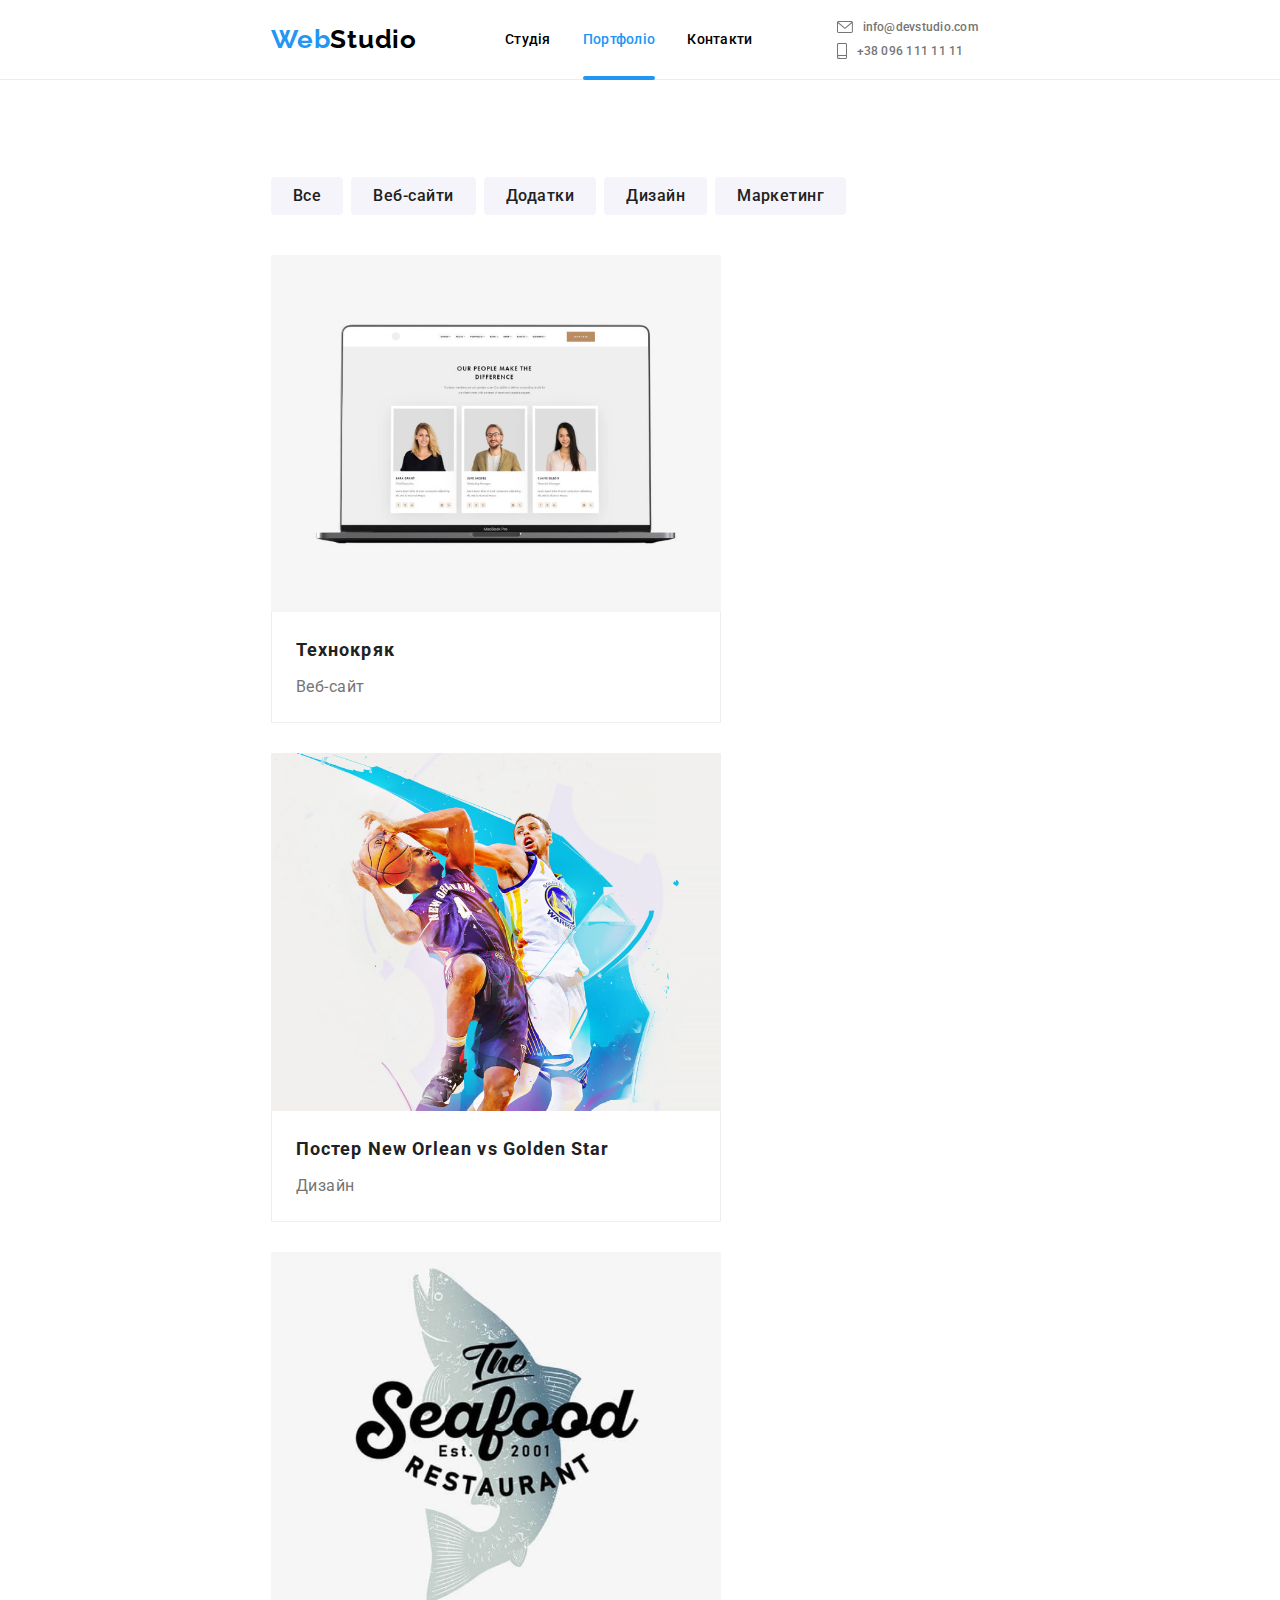
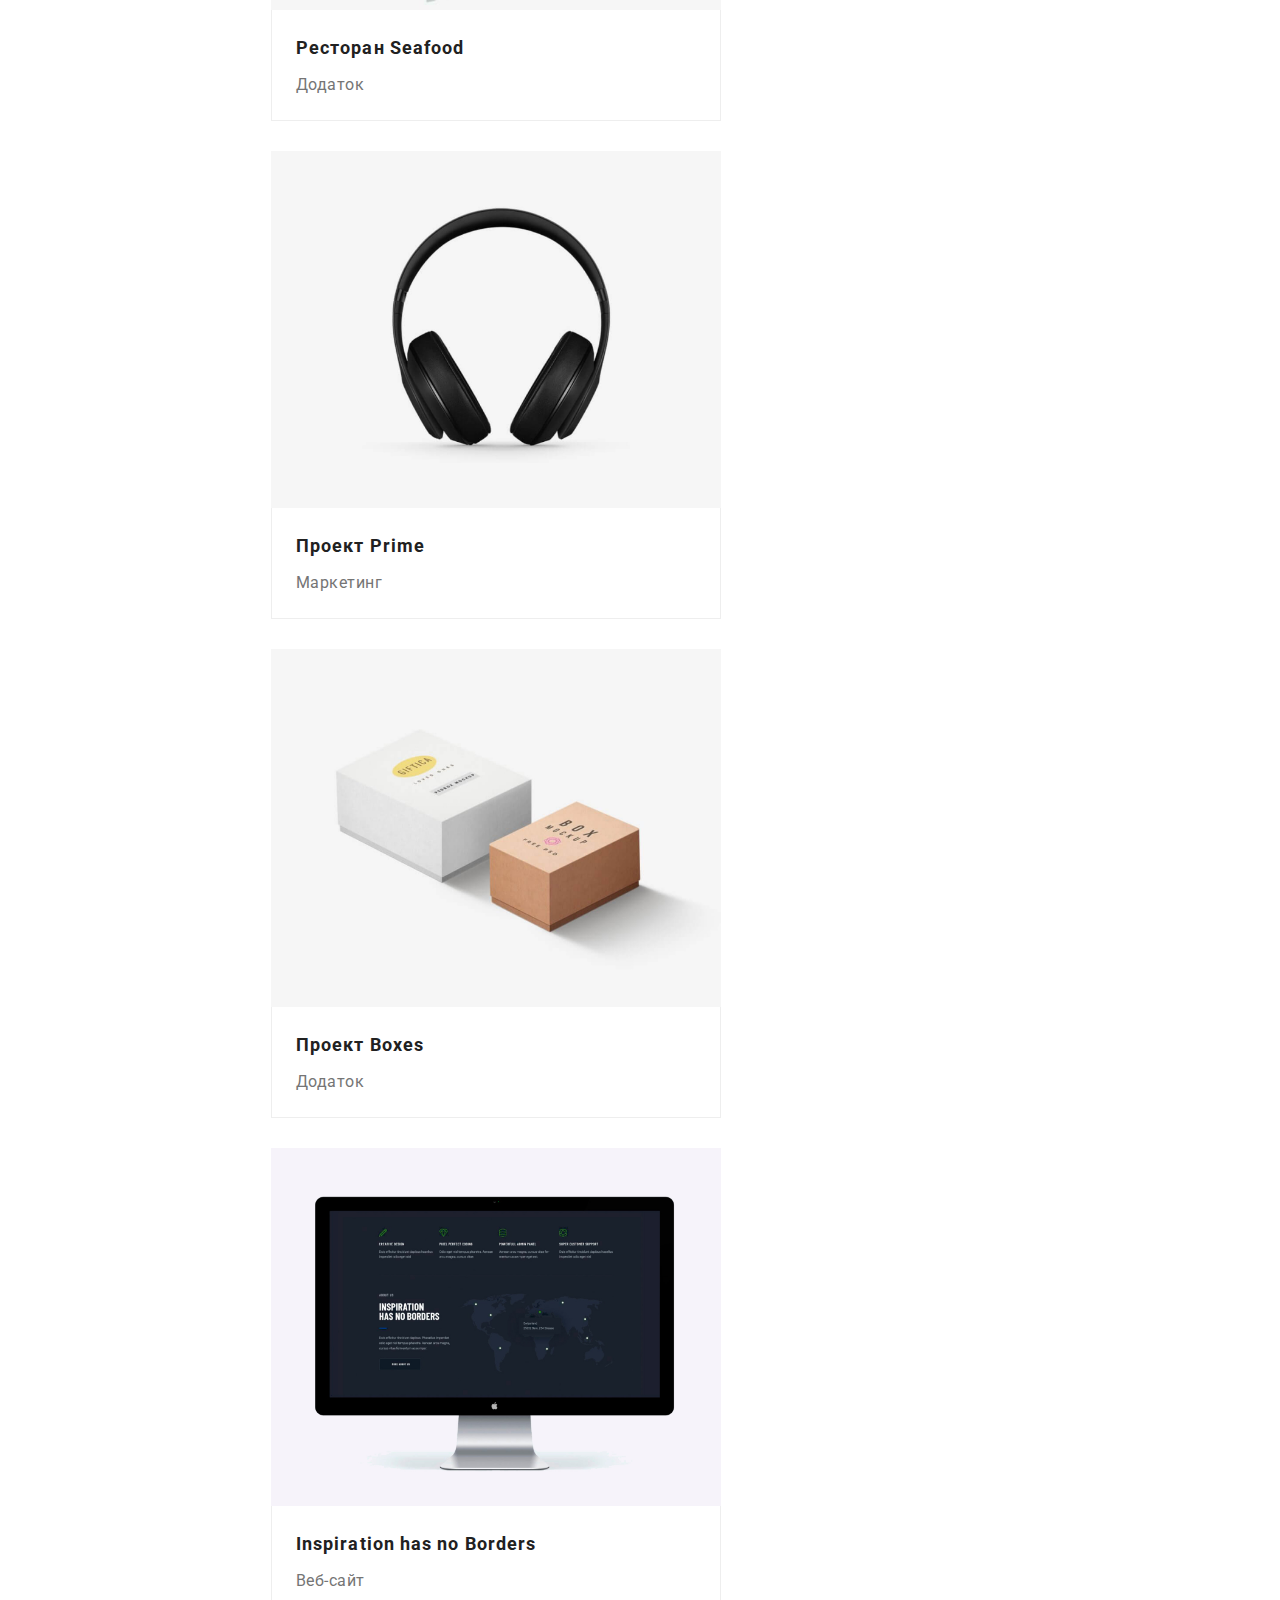
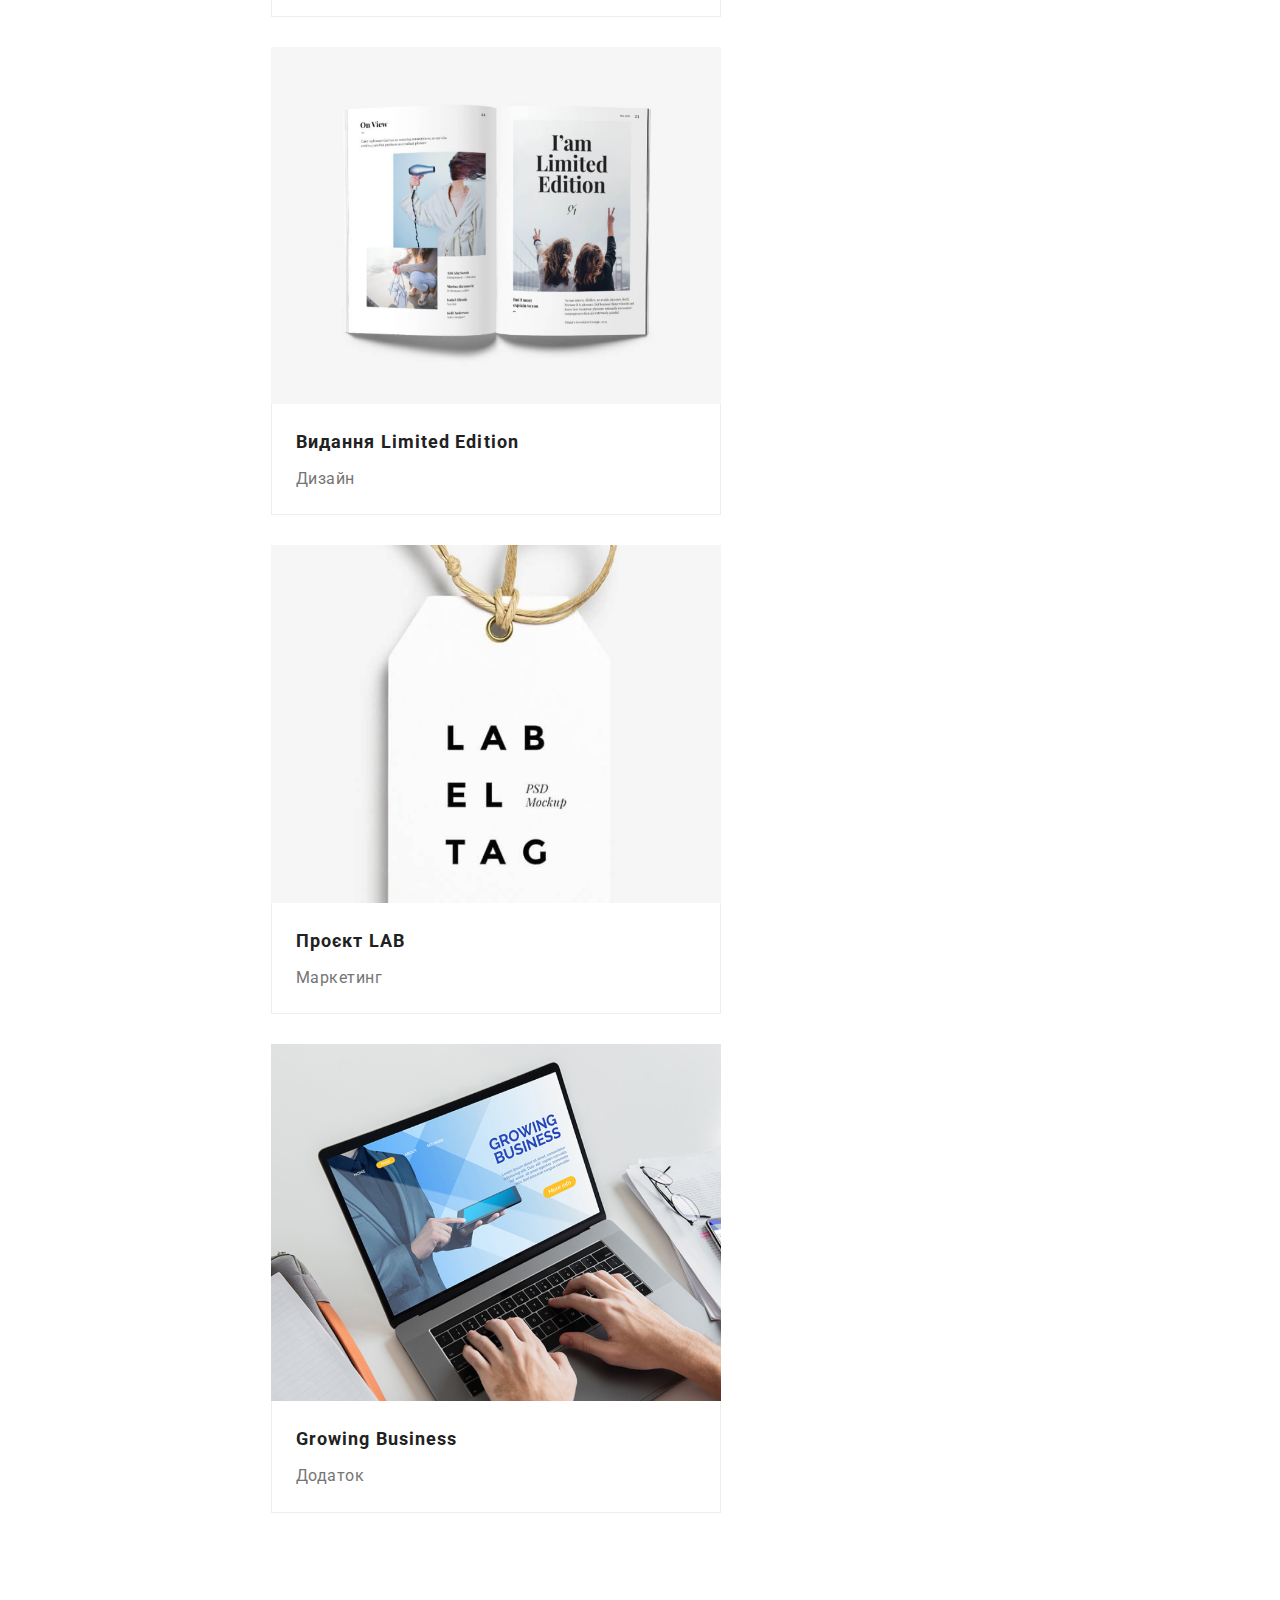
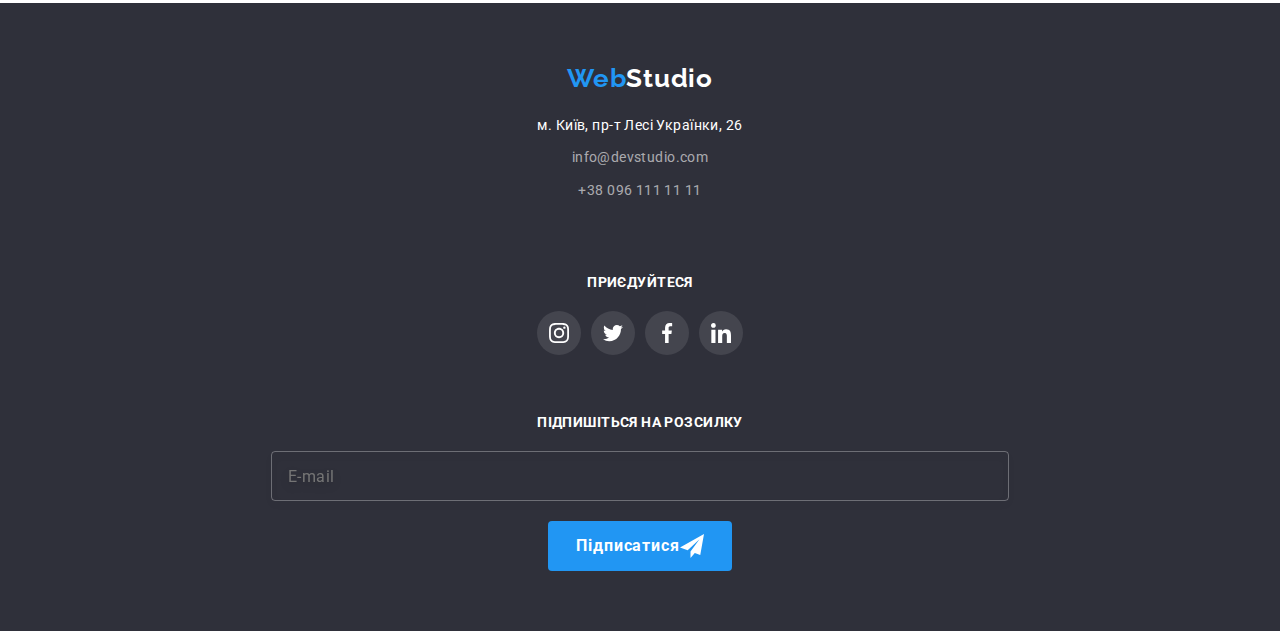
==== commit e7b91364: "add smth" ====
--- a/portfolio.html
+++ b/portfolio.html
@@ -20,52 +20,91 @@
 
     <header class="header">
       <div class="container header__container">
-        <nav class="header__navbar">
-          <a class="logo header__logo" href="./" lang="en"
-            >Web<span class="header__logo-part">Studio</span></a
-          >
-          <button
-            type="button"
-            class="header__menu-btn"
-            aria-expanded="false"
-            aria-controls="menu-container"
-            data-menu-button
-          >
-            <svg width="40" height="40" aria-label="Перемикач мобільного меню">
-              <use class="icon-cross" href="./img/sprite.svg#menu-cls"></use>
-              <use class="icon-menu" href="./img/sprite.svg#menu"></use>
-            </svg>
-          </button>
-
-          <div class="menu-container" id="menu-container" data-menu></div>
-
+        <a class="logo header__logo" href="./" lang="en"
+          >Web<span class="header__logo-part">Studio</span></a
+        >
+        <button
+          type="button"
+          class="header__menu-btn"
+          aria-expanded="false"
+          aria-controls="menu-container"
+          data-menu-button
+        >
+          <svg width="40" height="40" aria-label="Перемикач мобільного меню">
+            <use class="icon-cross" href="./img/sprite.svg#menu-cls"></use>
+            <use class="icon-menu" href="./img/sprite.svg#menu"></use>
+          </svg>
+        </button>
+
+        <div class="menu-container" id="menu-container" data-menu>
           <ul class="nav">
-            <li class="nav__item"><a href="./index.html  " class="nav__link">Студія</a></li>
+            <li class="nav__item"><a href="./index.html" class="nav__link">Студія</a></li>
             <li class="nav__item">
               <a href=" " class="nav__link nav__link--current">Портфоліо</a>
             </li>
             <li class="nav__item"><a href="./" class="nav__link">Контакти</a></li>
           </ul>
-        </nav>
-
-        <ul class="contacts">
-          <li class="contacts__item">
-            <a href="mailto:info@devstudio.com" class="contacts__link">
-              <svg class="contacts__icon" width="16" height="12">
-                <use href="./img/sprite.svg#envelope"></use>
-              </svg>
-              <span class="contacts__mail">info@devstudio.com</span></a
-            >
-          </li>
-          <li class="contacts__item">
-            <a href="tel:+380961111111" class="contacts__link">
-              <svg class="contacts__icon" width="10" height="16">
-                <use href="./img/sprite.svg#smartphone"></use>
-              </svg>
-              <span class="contacts__phone">+38 096 111 11 11</span>
-            </a>
-          </li>
-        </ul>
+          <ul class="contacts">
+            <li class="contacts__item">
+              <a href="mailto:info@devstudio.com" class="contacts__link email-link">
+                <svg class="contacts__icon" width="16" height="12">
+                  <use href="./img/sprite.svg#envelope"></use>
+                </svg>
+                <span class="contacts__mail">info@devstudio.com</span></a
+              >
+            </li>
+            <li class="contacts__item">
+              <a href="tel:+380961111111" class="contacts__link tel-link">
+                <svg class="contacts__icon" width="10" height="16">
+                  <use href="./img/sprite.svg#smartphone"></use>
+                </svg>
+                <span class="contacts__phone">+38 096 111 11 11</span>
+              </a>
+            </li>
+          </ul>
+          <ul class="socials menu-socials">
+            <li class="socials__item menu-socials__item">
+              <a
+                class="socials__link menu-socials__link"
+                href="./"
+                target="_blank"
+                rel="noopener noreferrer"
+              >
+                <span class="menu-socials__title">Instagram</span>
+              </a>
+            </li>
+            <li class="socials__item menu-socials__item">
+              <a
+                class="socials__link menu-socials__link"
+                href="./"
+                target="_blank"
+                rel="noopener noreferrer"
+              >
+                <span class="menu-socials__title"> Twitter </span>
+              </a>
+            </li>
+            <li class="socials__item menu-socials__item">
+              <a
+                class="socials__link menu-socials__link"
+                href="./"
+                target="_blank"
+                rel="noopener noreferrer"
+              >
+                <span class="menu-socials__title">Facebook</span>
+              </a>
+            </li>
+            <li class="socials__item menu-socials__item">
+              <a
+                class="socials__link menu-socials__link"
+                href="./"
+                target="_blank"
+                rel="noopener noreferrer"
+              >
+                <span class="menu-socials__title">Linkedin</span>
+              </a>
+            </li>
+          </ul>
+        </div>
       </div>
     </header>
 
--- a/css/main.min.css
+++ b/css/main.min.css
@@ -1,2 +1,2 @@
-:root{--main-text-color: #212121;--scdry-text-color: #757575;--primary-white-color: #ffffff;--accent-color: #2196f3;--footer-link-color: rgba(255, 255, 255, 0.6);--logo-part-hdr-color: #000000;--logo-part-ftr-color: #ffffff;--footer-bg-color: #2f303a;--icon-uactive-color: #afb1b8;--main-sctn-bg: #f5f4fa}.footer-contacts__link{display:-webkit-inline-box;display:-ms-inline-flexbox;display:inline-flex;-webkit-box-align:center;-ms-flex-align:center;align-items:center;height:100%;text-decoration:none;-webkit-transition:color 250ms cubic-bezier(0.4, 0, 0.2, 1);transition:color 250ms cubic-bezier(0.4, 0, 0.2, 1)}.hero__button,.projects__button,.modal__form-btn,.subscribe__button{display:-webkit-box;display:-ms-flexbox;display:flex;-webkit-box-align:center;-ms-flex-align:center;align-items:center;-webkit-box-pack:center;-ms-flex-pack:center;justify-content:center;font-size:16px;border:0;border-radius:4px;cursor:pointer;-webkit-transition:-webkit-box-shadow 250ms cubic-bezier(0.4, 0, 0.2, 1);transition:-webkit-box-shadow 250ms cubic-bezier(0.4, 0, 0.2, 1);transition:box-shadow 250ms cubic-bezier(0.4, 0, 0.2, 1);transition:box-shadow 250ms cubic-bezier(0.4, 0, 0.2, 1), -webkit-box-shadow 250ms cubic-bezier(0.4, 0, 0.2, 1)}.footer-socials__subtitle,.subscribe__subtitle{font-weight:700;font-size:14px;line-height:1.14;letter-spacing:0.03em;text-transform:uppercase;color:var(--primary-white-color)}body{font-family:Roboto, sans-serif;background-color:#ffffff;color:var(--title-text-color);margin:0}body.modal-open{overflow:hidden}a:hover{cursor:pointer}.features__title,.projects__title{visibility:hidden}.container{margin-right:auto;margin-left:auto;padding-right:15px;padding-left:15px}@media screen and (min-width: 480px){.container{width:480px}}h1,h2,h3,ul,li,p{margin:0;padding:0}li{list-style:none}a{text-decoration:none}.header{position:relative;border-bottom:1px solid #ececec}.header__navbar{display:-webkit-box;display:-ms-flexbox;display:flex;-webkit-box-align:center;-ms-flex-align:center;align-items:center;-webkit-box-pack:justify;-ms-flex-pack:justify;justify-content:space-between;min-height:80px}.header__logo-part{color:#000000}.header__menu-btn{display:-webkit-inline-box;display:-ms-inline-flexbox;display:inline-flex;margin:0;padding:0;border:none;background-color:transparent;z-index:10}.header__menu-btn .icon-cross{display:none}.header__menu-btn.is-open .icon-cross{display:block}.header__menu-btn.is-open .icon-menu{display:none}.menu-container{position:absolute;top:-80px;left:0;width:100%;height:100rem;padding:48px 40px;background-color:tomato;display:none}.menu-container.is-open{display:block}.hero{max-width:480px;margin-left:auto;margin-right:auto;padding:118px 0px;background-image:-webkit-gradient(linear, left top, right top, from(rgba(47,48,58,0.4)), to(rgba(47,48,58,0.4))),url("../img/hero-bg.jpeg");background-image:linear-gradient(to right, rgba(47,48,58,0.4), rgba(47,48,58,0.4)),url("../img/hero-bg.jpeg");background-repeat:no-repeat;background-position:center;background-origin:border-box;background-size:auto 100%}.hero__title{max-width:360px;margin:0 auto;font-weight:900;font-size:26px;line-height:calc(42 / 26);text-align:center;letter-spacing:0.06em;text-transform:uppercase;color:var(--primary-white-color)}.hero__button{font-weight:700;line-height:1.88;letter-spacing:.06em;background:var(--accent-color);color:var(--primary-white-color);margin-left:auto;margin-right:auto;margin-top:30px;min-width:200px;min-height:50px;-webkit-transition:-webkit-box-shadow 250ms cubic-bezier(0.4, 0, 0.2, 1);transition:-webkit-box-shadow 250ms cubic-bezier(0.4, 0, 0.2, 1);transition:box-shadow 250ms cubic-bezier(0.4, 0, 0.2, 1);transition:box-shadow 250ms cubic-bezier(0.4, 0, 0.2, 1), -webkit-box-shadow 250ms cubic-bezier(0.4, 0, 0.2, 1)}.hero__button:hover{-webkit-box-shadow:0px 4px 4px rgba(0,0,0,0.15);box-shadow:0px 4px 4px rgba(0,0,0,0.15)}.features{padding-top:60px;padding-bottom:60px}.features__list{display:-webkit-box;display:-ms-flexbox;display:flex;-webkit-box-align:baseline;-ms-flex-align:baseline;align-items:baseline;-webkit-box-pack:center;-ms-flex-pack:center;justify-content:center;-ms-flex-wrap:wrap;flex-wrap:wrap;gap:30px}.features__item{max-width:450px}.features__illustr{display:-webkit-box;display:-ms-flexbox;display:flex;-webkit-box-pack:center;-ms-flex-pack:center;justify-content:center;-webkit-box-align:center;-ms-flex-align:center;align-items:center;max-width:450px;height:120px;background:#f5f4fa;border-radius:4px}.features__subtitle{margin-top:30px;font-weight:700;font-size:14px;line-height:1.14;letter-spacing:0.03em;text-align:center;text-transform:uppercase}.features__descr{margin-top:10px;font-weight:400;font-size:14px;line-height:1.71;letter-spacing:0.03em;color:var(--scdry-text-color)}.services{display:none}.team{padding-top:60px;padding-bottom:60px;background-color:#f5f4fa}.team__title{margin:0 auto;font-weight:700;font-size:28px;line-height:1.17;text-align:center;letter-spacing:0.03em}.team__list{display:-webkit-box;display:-ms-flexbox;display:flex;-webkit-box-pack:center;-ms-flex-pack:center;justify-content:center;-ms-flex-wrap:wrap;flex-wrap:wrap;row-gap:30px;padding-left:0;margin-top:30px}.clients{padding-top:60px;padding-bottom:60px}.clients__title{font-weight:700;font-size:28px;line-height:1.17;text-align:center;letter-spacing:0.03em}.clients__list{display:-webkit-box;display:-ms-flexbox;display:flex;-ms-flex-wrap:wrap;flex-wrap:wrap;gap:30px;padding-left:0;margin-top:30px}.clients__item{-ms-flex-preferred-size:calc((100% - 30px) / 2);flex-basis:calc((100% - 30px) / 2)}.clients__link{display:-webkit-box;display:-ms-flexbox;display:flex;-webkit-box-pack:center;-ms-flex-pack:center;justify-content:center;-webkit-box-align:center;-ms-flex-align:center;align-items:center;padding-top:16px;padding-bottom:16px;width:100%;height:100%;color:#afb1b8;background-color:var(--primary-white-color);border:1px solid #afb1b8;border-radius:4px;-webkit-transition:border-color 250ms cubic-bezier(0.4, 0, 0.2, 1),color 250ms cubic-bezier(0.4, 0, 0.2, 1);transition:border-color 250ms cubic-bezier(0.4, 0, 0.2, 1),color 250ms cubic-bezier(0.4, 0, 0.2, 1)}.clients__link:hover,.clients__link:focus{border-color:var(--accent-color);color:var(--accent-color)}.clients__icon{fill:currentColor}.footer{padding-top:60px;padding-bottom:60px;background-color:#2f303a}.footer__addr-block{display:-webkit-box;display:-ms-flexbox;display:flex;-webkit-box-pack:center;-ms-flex-pack:center;justify-content:center;-webkit-box-align:center;-ms-flex-align:center;align-items:center;-webkit-box-orient:vertical;-webkit-box-direction:normal;-ms-flex-direction:column;flex-direction:column;min-width:231px}.footer__logo-part{color:var(--primary-white-color)}.projects{padding-top:60px;padding-bottom:60px}.projects__filter{display:-webkit-box;display:-ms-flexbox;display:flex;-webkit-box-pack:center;-ms-flex-pack:center;justify-content:center;-ms-flex-wrap:wrap;flex-wrap:wrap;gap:8px;padding-left:0;margin-top:0;margin-bottom:0}.projects__button{font-weight:500;line-height:1.63;letter-spacing:.03em;background:#f5f4fa;color:#212121;width:100%;height:38px;padding-left:22px;padding-right:22px;-webkit-transition:color 250ms cubic-bezier(0.4, 0, 0.2, 1),background 250ms cubic-bezier(0.4, 0, 0.2, 1),-webkit-box-shadow 250ms cubic-bezier(0.4, 0, 0.2, 1);transition:color 250ms cubic-bezier(0.4, 0, 0.2, 1),background 250ms cubic-bezier(0.4, 0, 0.2, 1),-webkit-box-shadow 250ms cubic-bezier(0.4, 0, 0.2, 1);transition:box-shadow 250ms cubic-bezier(0.4, 0, 0.2, 1),color 250ms cubic-bezier(0.4, 0, 0.2, 1),background 250ms cubic-bezier(0.4, 0, 0.2, 1);transition:box-shadow 250ms cubic-bezier(0.4, 0, 0.2, 1),color 250ms cubic-bezier(0.4, 0, 0.2, 1),background 250ms cubic-bezier(0.4, 0, 0.2, 1),-webkit-box-shadow 250ms cubic-bezier(0.4, 0, 0.2, 1)}.projects__button:hover,.projects__button:focus,.projects__button:active{background:var(--accent-color);color:var(--primary-white-color);-webkit-box-shadow:0px 1px 3px rgba(0,0,0,0.12),0px 1px 1px rgba(0,0,0,0.14),0px 3px 2px rgba(0,0,0,0.2);box-shadow:0px 1px 3px rgba(0,0,0,0.12),0px 1px 1px rgba(0,0,0,0.14),0px 3px 2px rgba(0,0,0,0.2)}.modal{position:relative;padding:40px;margin-left:auto;margin-right:auto;max-width:450px;background:#fff;-webkit-box-shadow:0px 1px 3px rgba(0,0,0,0.12),0px 1px 1px rgba(0,0,0,0.14),0px 2px 1px rgba(0,0,0,0.2);box-shadow:0px 1px 3px rgba(0,0,0,0.12),0px 1px 1px rgba(0,0,0,0.14),0px 2px 1px rgba(0,0,0,0.2);border-radius:4px;opacity:1;-webkit-transition:opacity 600ms cubic-bezier(0.4, 0, 0.2, 1) 100ms,-webkit-transform 600ms cubic-bezier(0.4, 0, 0.2, 1);transition:opacity 600ms cubic-bezier(0.4, 0, 0.2, 1) 100ms,-webkit-transform 600ms cubic-bezier(0.4, 0, 0.2, 1);transition:transform 600ms cubic-bezier(0.4, 0, 0.2, 1),opacity 600ms cubic-bezier(0.4, 0, 0.2, 1) 100ms;transition:transform 600ms cubic-bezier(0.4, 0, 0.2, 1),opacity 600ms cubic-bezier(0.4, 0, 0.2, 1) 100ms,-webkit-transform 600ms cubic-bezier(0.4, 0, 0.2, 1)}.backdrop.is-hidden .modal{opacity:0;-webkit-transform:perspective(300px) scale(0.1) rotateX(180deg);transform:perspective(300px) scale(0.1) rotateX(180deg)}.modal__title{font-weight:700;font-size:20px;line-height:calc(23 / 20);text-align:center;letter-spacing:0.03em;color:#212121}.modal__close-btn{position:absolute;right:8px;top:8px;width:30px;height:30px;cursor:pointer;background:#ffffff;border:1px solid rgba(0,0,0,0.1);border-radius:50%}.modal__close-icon{-webkit-transition:fill 255ms cubic-bezier(0.4, 0, 0.2, 1);transition:fill 255ms cubic-bezier(0.4, 0, 0.2, 1)}.modal__close-btn:hover .modal__close-icon,.modal__close-btn:focus .modal__close-icon{fill:var(--accent-color)}.modal__form-btn{font-weight:700;line-height:1.88;letter-spacing:.06em;background:var(--accent-color);color:var(--primary-white-color);margin:0 auto;margin-top:30px;width:200px;height:50px}.modal__form-btn:hover,.modal__form-btn:focus{-webkit-box-shadow:0px 4px 4px rgba(0,0,0,0.15);box-shadow:0px 4px 4px rgba(0,0,0,0.15)}.logo{font-family:"Raleway", sans-serif;font-weight:700;font-size:26px;line-height:1.19;letter-spacing:0.03em;color:var(--accent-color)}.nav{display:none}.contacts{display:none}.socials{display:-webkit-box;display:-ms-flexbox;display:flex;-webkit-box-pack:center;-ms-flex-pack:center;justify-content:center;margin-top:16px;gap:10px}.socials__link{background-color:rgba(0,0,0,0);color:#afb1b8;display:-webkit-box;display:-ms-flexbox;display:flex;-webkit-box-pack:center;-ms-flex-pack:center;justify-content:center;-webkit-box-align:center;-ms-flex-align:center;align-items:center;width:44px;height:44px;border-radius:50%;-webkit-transition:color 250ms cubic-bezier(0.4, 0, 0.2, 1),background-color 250ms cubic-bezier(0.4, 0, 0.2, 1);transition:color 250ms cubic-bezier(0.4, 0, 0.2, 1),background-color 250ms cubic-bezier(0.4, 0, 0.2, 1)}.socials__link:hover,.socials__link:focus{background-color:var(--accent-color)}.socials__icon{fill:currentColor}.socials__link:hover .socials__icon,.socials__link:focus .socials__icon{fill:var(--primary-white-color)}.member{background-color:var(--primary-white-color);max-width:450px;-webkit-box-shadow:0px 1px 3px rgba(0,0,0,0.12),0px 1px 1px rgba(0,0,0,0.14),0px 2px 1px rgba(0,0,0,0.2);box-shadow:0px 1px 3px rgba(0,0,0,0.12),0px 1px 1px rgba(0,0,0,0.14),0px 2px 1px rgba(0,0,0,0.2);border-radius:0px 0px 4px 4px}.member__photo{display:block;width:100%}.member__info{padding-top:30px;padding-bottom:30px}.member__name{font-weight:500;font-size:16px;line-height:1.19;letter-spacing:0.03em;text-align:center}.member__descr{margin-top:10px;font-size:16px;line-height:1.19;letter-spacing:0.03em;color:var(--descr-text-color);text-align:center}.address{margin-top:20px;font-style:normal;font-size:14px;line-height:1.71;letter-spacing:0.03em;text-align:center}.address__link{display:block;margin:0 auto;font-size:14px;line-height:1.71;letter-spacing:0.03em;color:var(--primary-white-color);-webkit-transition:color 250ms cubic-bezier(0.4, 0, 0.2, 1);transition:color 250ms cubic-bezier(0.4, 0, 0.2, 1)}.address__link:hover,.address__link:focus{color:var(--accent-color)}.footer-socials{display:-webkit-box;display:-ms-flexbox;display:flex;-webkit-box-orient:vertical;-webkit-box-direction:normal;-ms-flex-direction:column;flex-direction:column;-webkit-box-align:center;-ms-flex-align:center;align-items:center;gap:20px;padding-top:12px;min-width:206px;margin-top:60px}.footer-socials__list{display:-webkit-box;display:-ms-flexbox;display:flex;-webkit-box-pack:start;-ms-flex-pack:start;justify-content:flex-start;gap:10px}.footer-socials__link{background-color:rgba(255,255,255,0.1);color:#fff;-webkit-transition:background-color 250ms cubic-bezier(0.4, 0, 0.2, 1);transition:background-color 250ms cubic-bezier(0.4, 0, 0.2, 1)}.footer-socials__link:hover,.footer-socials__link:focus{background-color:var(--accent-color)}.footer-socials__icon{fill:#fff}.subscribe{margin-top:60px}.subscribe__subtitle{text-align:center}.subscribe__form{display:-webkit-box;display:-ms-flexbox;display:flex;-webkit-box-orient:vertical;-webkit-box-direction:normal;-ms-flex-direction:column;flex-direction:column;-webkit-box-align:center;-ms-flex-align:center;align-items:center;gap:20px;margin-top:20px}.subscribe__input-wrapper{width:100%}.subscribe__form-input{width:100%}.subscribe__form-input{display:block;max-width:450px;max-width:100%;height:50px;padding-left:16px;font-size:16px;line-height:20px;letter-spacing:0.03em;color:rgba(255,255,255,0.6);background-color:transparent;border:1px solid rgba(255,255,255,0.3);-webkit-filter:drop-shadow(0px 4px 4px rgba(0,0,0,0.15));filter:drop-shadow(0px 4px 4px rgba(0,0,0,0.15));border-radius:4px}.subscribe__button{font-weight:700;line-height:1.88;letter-spacing:.06em;background:var(--accent-color);color:var(--primary-white-color);max-width:200px;min-height:50px;padding-left:28px;padding-right:28px}.subscribe__button-icon{fill:var(--primary-white-color)}.form{width:100%;margin-right:0}.form__box{position:relative;display:-webkit-box;display:-ms-flexbox;display:flex;-webkit-box-orient:vertical;-webkit-box-direction:normal;-ms-flex-direction:column;flex-direction:column;font-size:12px;line-height:calc(14 / 12);letter-spacing:0.01em;color:#757575;cursor:pointer;-webkit-transition:fill 250ms cubic-bezier(0.4, 0, 0.2, 1);transition:fill 250ms cubic-bezier(0.4, 0, 0.2, 1)}.form__box:not(:first-child){margin-top:10px}.form__box:nth-child(1){margin-top:12px}.form__label{display:-webkit-box;display:-ms-flexbox;display:flex;-webkit-box-align:center;-ms-flex-align:center;align-items:center;-webkit-box-pack:start;-ms-flex-pack:start;justify-content:flex-start;height:24px;-webkit-user-select:none;-moz-user-select:none;-ms-user-select:none;user-select:none}.form__input{margin-top:4px;padding:12px 42px;height:40px;border:1px solid rgba(33,33,33,0.2);border-radius:4px;-webkit-transition:border-color 250ms cubic-bezier(0.4, 0, 0.2, 1);transition:border-color 250ms cubic-bezier(0.4, 0, 0.2, 1)}.form__input:hover,.form__input:focus{border-color:var(--accent-color)}.form__icon{position:absolute;bottom:14px;left:14px;-webkit-transition:fill 250ms cubic-bezier(0.4, 0, 0.2, 1);transition:fill 250ms cubic-bezier(0.4, 0, 0.2, 1)}.form__input:hover+.form__icon,.form__input:focus+.form__icon{fill:var(--accent-color)}.form__textarea{resize:none;margin-top:4px;height:120px;display:block;padding:12px 16px;border:1px solid rgba(33,33,33,0.2);border-radius:4px;-webkit-transition:border-color 250ms cubic-bezier(0.4, 0, 0.2, 1);transition:border-color 250ms cubic-bezier(0.4, 0, 0.2, 1)}.form__textarea::-webkit-input-placeholder{color:rgba(117,117,117,0.5)}.form__textarea:-ms-input-placeholder{color:rgba(117,117,117,0.5)}.form__textarea::-ms-input-placeholder{color:rgba(117,117,117,0.5)}.form__textarea::placeholder{color:rgba(117,117,117,0.5)}@media screen and (max-width: 453px){.form .checkbox-label{display:-webkit-box;display:-ms-flexbox;display:flex;-webkit-box-pack:center;-ms-flex-pack:center;justify-content:center;-ms-flex-wrap:wrap;flex-wrap:wrap}}.form__checkbox-box{position:relative;display:-webkit-box;display:-ms-flexbox;display:flex;-webkit-box-pack:center;-ms-flex-pack:center;justify-content:center;-webkit-box-align:center;-ms-flex-align:center;align-items:center;padding-top:20px;font-size:12px;line-height:calc(24 / 14);letter-spacing:0.03em;color:#757575}.form__checkbox{appearance:none;-webkit-appearance:none;-moz-appearance:none;padding:0;margin:0;border:none}.form__checkbox-custom{margin-top:0;margin-right:7px;display:-webkit-box;display:-ms-flexbox;display:flex;-webkit-box-pack:center;-ms-flex-pack:center;justify-content:center;-webkit-box-align:center;-ms-flex-align:center;align-items:center;width:16px;height:15px;background-color:transparent;background-image:url(../img/icons/modal-check.svg);background-size:auto;background-position:center;background-repeat:no-repeat;background-size:1em;background-origin:border-box;border:1px solid #212121;border-radius:2px;pointer-events:none}.form__checkbox:checked+.form__checkbox-custom{fill-opacity:1}.form__checkbox:checked+.form__checkbox-custom{border:none;background-color:var(--accent-color);fill:var(--primary-white-color)}.form__checkbox-link{color:var(--accent-color);text-decoration:underline;text-underline-offset:1px;margin-left:4px}.cards-grid{margin-top:40px}.card{max-width:450px;margin-bottom:30px;-webkit-transition:-webkit-box-shadow 250ms cubic-bezier(0.4, 0, 0.2, 1);transition:-webkit-box-shadow 250ms cubic-bezier(0.4, 0, 0.2, 1);transition:box-shadow 250ms cubic-bezier(0.4, 0, 0.2, 1);transition:box-shadow 250ms cubic-bezier(0.4, 0, 0.2, 1), -webkit-box-shadow 250ms cubic-bezier(0.4, 0, 0.2, 1)}.card__illustr{position:relative;overflow:hidden;-webkit-transition:-webkit-box-shadow 250ms cubic-bezier(0.4, 0, 0.2, 1);transition:-webkit-box-shadow 250ms cubic-bezier(0.4, 0, 0.2, 1);transition:box-shadow 250ms cubic-bezier(0.4, 0, 0.2, 1);transition:box-shadow 250ms cubic-bezier(0.4, 0, 0.2, 1), -webkit-box-shadow 250ms cubic-bezier(0.4, 0, 0.2, 1)}.card:hover .card__illustr{-webkit-box-shadow:0px 4px 4px rgba(0,0,0,0.25);box-shadow:0px 4px 4px rgba(0,0,0,0.25)}.card__img{display:block;width:100%}.card__footer{border:1px solid #eeeeee;border-top:none;padding:20px 24px}.card__overlay{position:absolute;top:100%;left:0;-webkit-transition:-webkit-transform 250ms cubic-bezier(0.4, 0, 0.2, 1);transition:-webkit-transform 250ms cubic-bezier(0.4, 0, 0.2, 1);transition:transform 250ms cubic-bezier(0.4, 0, 0.2, 1);transition:transform 250ms cubic-bezier(0.4, 0, 0.2, 1), -webkit-transform 250ms cubic-bezier(0.4, 0, 0.2, 1);padding:63px 24px;width:100%;height:100%;background:rgba(33,150,243,0.9);font-weight:400;font-size:18px;line-height:1.56;letter-spacing:0.03em;color:#ffffff}.card:hover .card__overlay{-webkit-transform:translateY(-100%);transform:translateY(-100%)}.card__title{margin-top:0;margin-bottom:0;font-weight:700;font-size:18px;line-height:2;letter-spacing:0.06em;color:var(--main-text-color)}.card__descr{margin-top:4px;margin-bottom:0;font-size:16px;line-height:1.88;letter-spacing:0.03em;color:var(--scdry-text-color)}.card:hover{-webkit-box-shadow:0px 1px 3px rgba(0,0,0,0.12),0px 1px 1px rgba(0,0,0,0.14),0px 3px 2px rgba(0,0,0,0.2);box-shadow:0px 1px 3px rgba(0,0,0,0.12),0px 1px 1px rgba(0,0,0,0.14),0px 3px 2px rgba(0,0,0,0.2)}.footer-contacts{display:-webkit-box;display:-ms-flexbox;display:flex;-webkit-box-orient:vertical;-webkit-box-direction:normal;-ms-flex-direction:column;flex-direction:column;-webkit-box-align:center;-ms-flex-align:center;align-items:center;gap:9px;margin-top:9px}.footer-contacts__link{font-weight:400;font-size:14px;line-height:1.71;letter-spacing:0.03em;color:rgba(255,255,255,0.6)}.footer-contacts__link:hover,.footer-contacts__link:focus{color:var(--accent-color)}.backdrop{position:fixed;top:0;left:0;width:100%;height:100%;background:rgba(0,0,0,0.2);opacity:1;-webkit-transition:opacity 900ms cubic-bezier(0.4, 0, 0.2, 1),visibility 900ms cubic-bezier(0.4, 0, 0.2, 1);transition:opacity 900ms cubic-bezier(0.4, 0, 0.2, 1),visibility 900ms cubic-bezier(0.4, 0, 0.2, 1);z-index:20;padding:93px 15px 94px 15px;overflow-y:scroll}.backdrop.is-hidden{opacity:0;visibility:hidden;pointer-events:none}
+:root{--main-text-color: #212121;--scdry-text-color: #757575;--primary-white-color: #ffffff;--accent-color: #2196f3;--footer-link-color: rgba(255, 255, 255, 0.6);--logo-part-hdr-color: #000000;--logo-part-ftr-color: #ffffff;--footer-bg-color: #2f303a;--icon-uactive-color: #afb1b8;--main-sctn-bg: #f5f4fa}.contacts__link,.footer-contacts__link{display:-webkit-inline-box;display:-ms-inline-flexbox;display:inline-flex;-webkit-box-align:center;-ms-flex-align:center;align-items:center;height:100%;text-decoration:none;-webkit-transition:color 250ms cubic-bezier(0.4, 0, 0.2, 1);transition:color 250ms cubic-bezier(0.4, 0, 0.2, 1)}.hero__button,.projects__button,.modal__form-btn,.subscribe__button{display:-webkit-box;display:-ms-flexbox;display:flex;-webkit-box-align:center;-ms-flex-align:center;align-items:center;-webkit-box-pack:center;-ms-flex-pack:center;justify-content:center;font-size:16px;border:0;border-radius:4px;cursor:pointer;-webkit-transition:-webkit-box-shadow 250ms cubic-bezier(0.4, 0, 0.2, 1);transition:-webkit-box-shadow 250ms cubic-bezier(0.4, 0, 0.2, 1);transition:box-shadow 250ms cubic-bezier(0.4, 0, 0.2, 1);transition:box-shadow 250ms cubic-bezier(0.4, 0, 0.2, 1), -webkit-box-shadow 250ms cubic-bezier(0.4, 0, 0.2, 1)}.footer-socials__subtitle,.subscribe__subtitle{font-weight:700;font-size:14px;line-height:1.14;letter-spacing:0.03em;text-transform:uppercase;color:var(--primary-white-color)}body{font-family:Roboto, sans-serif;background-color:#ffffff;color:var(--title-text-color);margin:0}body.modal-open{overflow:hidden}body.is-open{overflow:hidden}a:hover{cursor:pointer}.features__title,.projects__title{visibility:hidden}.container{margin-right:auto;margin-left:auto;padding-right:15px;padding-left:15px}@media screen and (min-width: 480px){.container{width:480px}}@media screen and (min-width: 768px){.container{width:768px}}h1,h2,h3,ul,li,p{margin:0;padding:0}li{list-style:none}a{text-decoration:none}.header{position:relative;height:80px;border-bottom:1px solid #ececec}.header__container{display:-webkit-box;display:-ms-flexbox;display:flex;-webkit-box-align:center;-ms-flex-align:center;align-items:center;-webkit-box-pack:justify;-ms-flex-pack:justify;justify-content:space-between;height:100%}@media screen and (min-width: 768px){.header__container{display:-webkit-box;display:-ms-flexbox;display:flex;-webkit-box-align:center;-ms-flex-align:center;align-items:center;-webkit-box-pack:start;-ms-flex-pack:start;justify-content:flex-start;gap:88px;height:100%}}.header__logo{display:block}.header__logo-part{color:#000000}.header__menu-btn{display:-webkit-inline-box;display:-ms-inline-flexbox;display:inline-flex;margin:0;padding:0;border:none;background-color:transparent;z-index:10}.header__menu-btn .icon-cross{display:none}.header__menu-btn.is-open .icon-cross{display:block}.header__menu-btn.is-open .icon-menu{display:none}@media screen and (min-width: 768px){.header__menu-btn{display:none}}.hero{max-width:1600px;margin-left:auto;margin-right:auto;padding:118px 0px;background-image:-webkit-gradient(linear, left top, right top, from(rgba(47,48,58,0.4)), to(rgba(47,48,58,0.4))),url("../img/hero-bg.jpeg");background-image:linear-gradient(to right, rgba(47,48,58,0.4), rgba(47,48,58,0.4)),url("../img/hero-bg.jpeg");background-repeat:no-repeat;background-position:center;background-origin:border-box;background-size:auto 100%}.hero__title{max-width:360px;margin:0 auto;font-weight:900;font-size:26px;line-height:calc(42 / 26);text-align:center;letter-spacing:0.06em;text-transform:uppercase;color:var(--primary-white-color)}.hero__button{font-weight:700;line-height:1.88;letter-spacing:.06em;background:var(--accent-color);color:var(--primary-white-color);margin-left:auto;margin-right:auto;margin-top:30px;min-width:200px;min-height:50px;-webkit-transition:-webkit-box-shadow 250ms cubic-bezier(0.4, 0, 0.2, 1);transition:-webkit-box-shadow 250ms cubic-bezier(0.4, 0, 0.2, 1);transition:box-shadow 250ms cubic-bezier(0.4, 0, 0.2, 1);transition:box-shadow 250ms cubic-bezier(0.4, 0, 0.2, 1), -webkit-box-shadow 250ms cubic-bezier(0.4, 0, 0.2, 1)}.hero__button:hover{-webkit-box-shadow:0px 4px 4px rgba(0,0,0,0.15);box-shadow:0px 4px 4px rgba(0,0,0,0.15)}.features{padding-top:60px;padding-bottom:60px}.features__list{display:-webkit-box;display:-ms-flexbox;display:flex;-webkit-box-align:baseline;-ms-flex-align:baseline;align-items:baseline;-webkit-box-pack:center;-ms-flex-pack:center;justify-content:center;-ms-flex-wrap:wrap;flex-wrap:wrap;gap:30px}.features__item{max-width:450px}.features__illustr{display:-webkit-box;display:-ms-flexbox;display:flex;-webkit-box-pack:center;-ms-flex-pack:center;justify-content:center;-webkit-box-align:center;-ms-flex-align:center;align-items:center;max-width:450px;height:120px;background:#f5f4fa;border-radius:4px}.features__subtitle{margin-top:30px;font-weight:700;font-size:14px;line-height:1.14;letter-spacing:0.03em;text-align:center;text-transform:uppercase}.features__descr{margin-top:10px;font-weight:400;font-size:14px;line-height:1.71;letter-spacing:0.03em;color:var(--scdry-text-color)}.services{display:none}.team{padding-top:60px;padding-bottom:60px;background-color:#f5f4fa}.team__title{margin:0 auto;font-weight:700;font-size:28px;line-height:1.17;text-align:center;letter-spacing:0.03em}.team__list{display:-webkit-box;display:-ms-flexbox;display:flex;-webkit-box-pack:center;-ms-flex-pack:center;justify-content:center;-ms-flex-wrap:wrap;flex-wrap:wrap;row-gap:30px;padding-left:0;margin-top:30px}.clients{padding-top:60px;padding-bottom:60px}.clients__title{font-weight:700;font-size:28px;line-height:1.17;text-align:center;letter-spacing:0.03em}.clients__list{display:-webkit-box;display:-ms-flexbox;display:flex;-ms-flex-wrap:wrap;flex-wrap:wrap;gap:30px;padding-left:0;margin-top:30px}.clients__item{-ms-flex-preferred-size:calc((100% - 30px) / 2);flex-basis:calc((100% - 30px) / 2)}.clients__link{display:-webkit-box;display:-ms-flexbox;display:flex;-webkit-box-pack:center;-ms-flex-pack:center;justify-content:center;-webkit-box-align:center;-ms-flex-align:center;align-items:center;padding-top:16px;padding-bottom:16px;width:100%;height:100%;color:#afb1b8;background-color:var(--primary-white-color);border:1px solid #afb1b8;border-radius:4px;-webkit-transition:border-color 250ms cubic-bezier(0.4, 0, 0.2, 1),color 250ms cubic-bezier(0.4, 0, 0.2, 1);transition:border-color 250ms cubic-bezier(0.4, 0, 0.2, 1),color 250ms cubic-bezier(0.4, 0, 0.2, 1)}.clients__link:hover,.clients__link:focus{border-color:var(--accent-color);color:var(--accent-color)}.clients__icon{fill:currentColor}.footer{padding-top:60px;padding-bottom:60px;background-color:#2f303a}.footer__addr-block{display:-webkit-box;display:-ms-flexbox;display:flex;-webkit-box-pack:center;-ms-flex-pack:center;justify-content:center;-webkit-box-align:center;-ms-flex-align:center;align-items:center;-webkit-box-orient:vertical;-webkit-box-direction:normal;-ms-flex-direction:column;flex-direction:column;min-width:231px}.footer__logo-part{color:var(--primary-white-color)}.projects{padding-top:60px;padding-bottom:60px}.projects__filter{display:-webkit-box;display:-ms-flexbox;display:flex;-webkit-box-pack:start;-ms-flex-pack:start;justify-content:start;-ms-flex-wrap:wrap;flex-wrap:wrap;row-gap:15px;-webkit-column-gap:8px;column-gap:8px;padding-left:0;margin-top:0;margin-bottom:0}.projects__button{font-weight:500;line-height:1.63;letter-spacing:.03em;background:#f5f4fa;color:#212121;width:100%;height:38px;padding-left:22px;padding-right:22px;-webkit-transition:color 250ms cubic-bezier(0.4, 0, 0.2, 1),background 250ms cubic-bezier(0.4, 0, 0.2, 1),-webkit-box-shadow 250ms cubic-bezier(0.4, 0, 0.2, 1);transition:color 250ms cubic-bezier(0.4, 0, 0.2, 1),background 250ms cubic-bezier(0.4, 0, 0.2, 1),-webkit-box-shadow 250ms cubic-bezier(0.4, 0, 0.2, 1);transition:box-shadow 250ms cubic-bezier(0.4, 0, 0.2, 1),color 250ms cubic-bezier(0.4, 0, 0.2, 1),background 250ms cubic-bezier(0.4, 0, 0.2, 1);transition:box-shadow 250ms cubic-bezier(0.4, 0, 0.2, 1),color 250ms cubic-bezier(0.4, 0, 0.2, 1),background 250ms cubic-bezier(0.4, 0, 0.2, 1),-webkit-box-shadow 250ms cubic-bezier(0.4, 0, 0.2, 1)}.projects__button:hover,.projects__button:focus,.projects__button:active{background:var(--accent-color);color:var(--primary-white-color);-webkit-box-shadow:0px 1px 3px rgba(0,0,0,0.12),0px 1px 1px rgba(0,0,0,0.14),0px 3px 2px rgba(0,0,0,0.2);box-shadow:0px 1px 3px rgba(0,0,0,0.12),0px 1px 1px rgba(0,0,0,0.14),0px 3px 2px rgba(0,0,0,0.2)}.modal{position:relative;padding:40px;margin-left:auto;margin-right:auto;max-width:450px;background:#fff;-webkit-box-shadow:0px 1px 3px rgba(0,0,0,0.12),0px 1px 1px rgba(0,0,0,0.14),0px 2px 1px rgba(0,0,0,0.2);box-shadow:0px 1px 3px rgba(0,0,0,0.12),0px 1px 1px rgba(0,0,0,0.14),0px 2px 1px rgba(0,0,0,0.2);border-radius:4px;opacity:1;-webkit-transition:opacity 600ms cubic-bezier(0.4, 0, 0.2, 1) 100ms,-webkit-transform 600ms cubic-bezier(0.4, 0, 0.2, 1);transition:opacity 600ms cubic-bezier(0.4, 0, 0.2, 1) 100ms,-webkit-transform 600ms cubic-bezier(0.4, 0, 0.2, 1);transition:transform 600ms cubic-bezier(0.4, 0, 0.2, 1),opacity 600ms cubic-bezier(0.4, 0, 0.2, 1) 100ms;transition:transform 600ms cubic-bezier(0.4, 0, 0.2, 1),opacity 600ms cubic-bezier(0.4, 0, 0.2, 1) 100ms,-webkit-transform 600ms cubic-bezier(0.4, 0, 0.2, 1)}.backdrop.is-hidden .modal{opacity:0;-webkit-transform:perspective(300px) scale(0.1) rotateX(180deg);transform:perspective(300px) scale(0.1) rotateX(180deg)}.modal__title{font-weight:700;font-size:20px;line-height:calc(23 / 20);text-align:center;letter-spacing:0.03em;color:#212121}.modal__close-btn{position:absolute;right:8px;top:8px;width:30px;height:30px;cursor:pointer;background:#ffffff;border:1px solid rgba(0,0,0,0.1);border-radius:50%}.modal__close-icon{-webkit-transition:fill 255ms cubic-bezier(0.4, 0, 0.2, 1);transition:fill 255ms cubic-bezier(0.4, 0, 0.2, 1)}.modal__close-btn:hover .modal__close-icon,.modal__close-btn:focus .modal__close-icon{fill:var(--accent-color)}.modal__form-btn{font-weight:700;line-height:1.88;letter-spacing:.06em;background:var(--accent-color);color:var(--primary-white-color);margin:0 auto;margin-top:30px;width:200px;height:50px}.modal__form-btn:hover,.modal__form-btn:focus{-webkit-box-shadow:0px 4px 4px rgba(0,0,0,0.15);box-shadow:0px 4px 4px rgba(0,0,0,0.15)}.logo{font-family:"Raleway", sans-serif;font-weight:700;font-size:26px;line-height:1.19;letter-spacing:0.03em;color:var(--accent-color)}.contacts{display:none}.socials{display:-webkit-box;display:-ms-flexbox;display:flex;-webkit-box-pack:center;-ms-flex-pack:center;justify-content:center;margin-top:16px;gap:10px}.socials__link{background-color:rgba(0,0,0,0);color:#afb1b8;display:-webkit-box;display:-ms-flexbox;display:flex;-webkit-box-pack:center;-ms-flex-pack:center;justify-content:center;-webkit-box-align:center;-ms-flex-align:center;align-items:center;width:44px;height:44px;border-radius:50%;-webkit-transition:color 250ms cubic-bezier(0.4, 0, 0.2, 1),background-color 250ms cubic-bezier(0.4, 0, 0.2, 1);transition:color 250ms cubic-bezier(0.4, 0, 0.2, 1),background-color 250ms cubic-bezier(0.4, 0, 0.2, 1)}.socials__icon{fill:currentColor}.socials__link:hover .socials__icon,.socials__link:focus .socials__icon{fill:var(--primary-white-color)}.menu-container.is-open{display:-webkit-box;display:-ms-flexbox;display:flex;-webkit-box-orient:vertical;-webkit-box-direction:normal;-ms-flex-direction:column;flex-direction:column;gap:64px;-webkit-transform:translateY(100%);transform:translateY(100%);-webkit-transition:-webkit-transform 600ms cubic-bezier(0.4, 0, 0.2, 1);transition:-webkit-transform 600ms cubic-bezier(0.4, 0, 0.2, 1);transition:transform 600ms cubic-bezier(0.4, 0, 0.2, 1);transition:transform 600ms cubic-bezier(0.4, 0, 0.2, 1), -webkit-transform 600ms cubic-bezier(0.4, 0, 0.2, 1)}@media screen and (min-width: 768px){.menu-container.is-open{-webkit-transform:none;transform:none;display:-webkit-box;display:-ms-flexbox;display:flex;-webkit-box-align:center;-ms-flex-align:center;align-items:center;-webkit-box-orient:horizontal;-webkit-box-direction:normal;-ms-flex-direction:row;flex-direction:row;gap:84px;height:100%;-webkit-transition:none;transition:none}}@media screen and (max-width: 767px){.menu-container{position:fixed;top:-100%;left:0;width:100%;height:100vh;padding:48px 40px;background-color:#fff;overflow-y:scroll;-webkit-transition:-webkit-transform 600ms cubic-bezier(0.4, 0, 0.2, 1);transition:-webkit-transform 600ms cubic-bezier(0.4, 0, 0.2, 1);transition:transform 600ms cubic-bezier(0.4, 0, 0.2, 1);transition:transform 600ms cubic-bezier(0.4, 0, 0.2, 1), -webkit-transform 600ms cubic-bezier(0.4, 0, 0.2, 1)}}@media screen and (min-width: 768px){.menu-container{display:-webkit-box;display:-ms-flexbox;display:flex;-webkit-box-align:center;-ms-flex-align:center;align-items:center;-webkit-box-orient:horizontal;-webkit-box-direction:normal;-ms-flex-direction:row;flex-direction:row;gap:84px;height:100%}}.contacts-box{display:-webkit-box;display:-ms-flexbox;display:flex;-webkit-box-orient:vertical;-webkit-box-direction:normal;-ms-flex-direction:column;flex-direction:column;gap:64px}@media screen and (min-width: 768px){.contacts-box{-webkit-box-orient:horizontal;-webkit-box-direction:normal;-ms-flex-direction:row;flex-direction:row;-webkit-box-align:center;-ms-flex-align:center;align-items:center}}.nav{display:-webkit-box;display:-ms-flexbox;display:flex;-webkit-box-align:start;-ms-flex-align:start;align-items:flex-start;-webkit-box-orient:vertical;-webkit-box-direction:normal;-ms-flex-direction:column;flex-direction:column;gap:32px;-webkit-box-flex:1;-ms-flex-positive:1;flex-grow:1;margin-bottom:auto}@media screen and (min-width: 768px){.nav{-webkit-box-orient:horizontal;-webkit-box-direction:normal;-ms-flex-direction:row;flex-direction:row;-webkit-box-align:center;-ms-flex-align:center;align-items:center;margin-bottom:0;height:100%}}.nav__item{display:block;height:100%}.nav__link{position:relative;display:-webkit-box;display:-ms-flexbox;display:flex;-webkit-box-pack:center;-ms-flex-pack:center;justify-content:center;-webkit-box-align:center;-ms-flex-align:center;align-items:center;height:100%;font-weight:500;font-size:40px;line-height:calc(47 / 40);letter-spacing:0.02em;color:var(--title-text-color);text-decoration:none;-webkit-transition:color 250ms cubic-bezier(0.4, 0, 0.2, 1);transition:color 250ms cubic-bezier(0.4, 0, 0.2, 1)}.nav__link::after{content:" ";display:block;position:absolute;bottom:-1px;width:100%;height:4px;background:var(--accent-color);border-radius:2px;opacity:0}@media screen and (min-width: 768px){.nav__link--current::after{opacity:1}}@media screen and (min-width: 768px){.nav__link{font-size:14px}.nav__link nav__link:hover,.nav__link nav__link:focus,.nav__link nav__link--current{color:var(--accent-color)}}.nav__link--current{color:var(--accent-color)}.contacts{bottom:0;display:-webkit-box;display:-ms-flexbox;display:flex;-webkit-box-align:start;-ms-flex-align:start;align-items:flex-start;-webkit-box-orient:vertical;-webkit-box-direction:reverse;-ms-flex-direction:column-reverse;flex-direction:column-reverse;gap:30px}@media screen and (min-width: 768px){.contacts{-webkit-box-orient:vertical;-webkit-box-direction:normal;-ms-flex-direction:column;flex-direction:column;gap:10px}}.contacts__item{display:-webkit-box;display:-ms-flexbox;display:flex;-webkit-box-align:center;-ms-flex-align:center;align-items:center;-webkit-box-pack:center;-ms-flex-pack:center;justify-content:center;height:100%;font-style:normal;font-weight:500;font-size:28px;line-height:40px;letter-spacing:0.02em;color:var(--accent-color)}@media screen and (max-width: 767px){.contacts__item .contacts__item:not(:last-child){font-size:24px;color:#757575}}@media screen and (min-width: 450px){.contacts__item{font-size:34px}}@media screen and (min-width: 768px){.contacts__item{font-size:12px;color:#757575;line-height:0}}.contacts__link{color:inherit}@media screen and (min-width: 768px){.contacts__link:hover,.contacts__link:focus,.contacts__link--current{color:var(--accent-color)}}.contacts__icon{display:none;fill:currentColor;margin-right:10px}@media screen and (min-width: 768px){.contacts__icon{display:inline-block}}.menu-socials{display:-webkit-box;display:-ms-flexbox;display:flex;-webkit-box-pack:center;-ms-flex-pack:center;justify-content:center;-ms-flex-wrap:wrap;flex-wrap:wrap}.menu-socials__link{display:block;-ms-flex-negative:1;flex-shrink:1;width:100%;height:100%;padding-right:10px;font-weight:500;font-size:18px;line-height:22px;letter-spacing:0.02em;color:var(--accent-color);border-radius:0;border-right:1px solid rgba(33,33,33,0.2)}@media screen and (min-width: 450px){.menu-socials{-webkit-box-pack:start;-ms-flex-pack:start;justify-content:start;-ms-flex-wrap:row;flex-wrap:row}}@media screen and (min-width: 768px){.menu-socials{display:none}}.member{background-color:var(--primary-white-color);max-width:450px;-webkit-box-shadow:0px 1px 3px rgba(0,0,0,0.12),0px 1px 1px rgba(0,0,0,0.14),0px 2px 1px rgba(0,0,0,0.2);box-shadow:0px 1px 3px rgba(0,0,0,0.12),0px 1px 1px rgba(0,0,0,0.14),0px 2px 1px rgba(0,0,0,0.2);border-radius:0px 0px 4px 4px}.member__photo{display:block;width:100%}.member__info{padding-top:30px;padding-bottom:30px}.member__name{font-weight:500;font-size:16px;line-height:1.19;letter-spacing:0.03em;text-align:center}.member__descr{margin-top:10px;font-size:16px;line-height:1.19;letter-spacing:0.03em;color:var(--descr-text-color);text-align:center}.address{margin-top:20px;font-style:normal;font-size:14px;line-height:1.71;letter-spacing:0.03em;text-align:center}.address__link{display:block;margin:0 auto;font-size:14px;line-height:1.71;letter-spacing:0.03em;color:var(--primary-white-color);-webkit-transition:color 250ms cubic-bezier(0.4, 0, 0.2, 1);transition:color 250ms cubic-bezier(0.4, 0, 0.2, 1)}.address__link:hover,.address__link:focus{color:var(--accent-color)}.footer-socials{display:-webkit-box;display:-ms-flexbox;display:flex;-webkit-box-orient:vertical;-webkit-box-direction:normal;-ms-flex-direction:column;flex-direction:column;-webkit-box-align:center;-ms-flex-align:center;align-items:center;gap:20px;padding-top:12px;min-width:206px;margin-top:60px}.footer-socials__list{display:-webkit-box;display:-ms-flexbox;display:flex;-webkit-box-pack:start;-ms-flex-pack:start;justify-content:flex-start;gap:10px}.footer-socials__link{background-color:rgba(255,255,255,0.1);color:#fff;-webkit-transition:background-color 250ms cubic-bezier(0.4, 0, 0.2, 1);transition:background-color 250ms cubic-bezier(0.4, 0, 0.2, 1)}.footer-socials__link:hover,.footer-socials__link:focus{background-color:var(--accent-color)}.footer-socials__icon{fill:#fff}.subscribe{margin-top:60px}.subscribe__subtitle{text-align:center}.subscribe__form{display:-webkit-box;display:-ms-flexbox;display:flex;-webkit-box-orient:vertical;-webkit-box-direction:normal;-ms-flex-direction:column;flex-direction:column;-webkit-box-align:center;-ms-flex-align:center;align-items:center;gap:20px;margin-top:20px}.subscribe__input-wrapper{width:100%}.subscribe__form-input{width:100%}.subscribe__form-input{display:block;max-width:450px;max-width:100%;height:50px;padding-left:16px;font-size:16px;line-height:20px;letter-spacing:0.03em;color:rgba(255,255,255,0.6);background-color:transparent;border:1px solid rgba(255,255,255,0.3);-webkit-filter:drop-shadow(0px 4px 4px rgba(0,0,0,0.15));filter:drop-shadow(0px 4px 4px rgba(0,0,0,0.15));border-radius:4px}.subscribe__button{font-weight:700;line-height:1.88;letter-spacing:.06em;background:var(--accent-color);color:var(--primary-white-color);max-width:200px;min-height:50px;padding-left:28px;padding-right:28px}.subscribe__button-icon{fill:var(--primary-white-color)}.form{width:100%;margin-right:0}.form__box{position:relative;display:-webkit-box;display:-ms-flexbox;display:flex;-webkit-box-orient:vertical;-webkit-box-direction:normal;-ms-flex-direction:column;flex-direction:column;font-size:12px;line-height:calc(14 / 12);letter-spacing:0.01em;color:#757575;cursor:pointer;-webkit-transition:fill 250ms cubic-bezier(0.4, 0, 0.2, 1);transition:fill 250ms cubic-bezier(0.4, 0, 0.2, 1)}.form__box:not(:first-child){margin-top:10px}.form__box:nth-child(1){margin-top:12px}.form__label{display:-webkit-box;display:-ms-flexbox;display:flex;-webkit-box-align:center;-ms-flex-align:center;align-items:center;-webkit-box-pack:start;-ms-flex-pack:start;justify-content:flex-start;height:24px;-webkit-user-select:none;-moz-user-select:none;-ms-user-select:none;user-select:none}.form__input{margin-top:4px;padding:12px 42px;height:40px;border:1px solid rgba(33,33,33,0.2);border-radius:4px;-webkit-transition:border-color 250ms cubic-bezier(0.4, 0, 0.2, 1);transition:border-color 250ms cubic-bezier(0.4, 0, 0.2, 1)}.form__input:hover,.form__input:focus{border-color:var(--accent-color)}.form__icon{position:absolute;bottom:14px;left:14px;-webkit-transition:fill 250ms cubic-bezier(0.4, 0, 0.2, 1);transition:fill 250ms cubic-bezier(0.4, 0, 0.2, 1)}.form__input:hover+.form__icon,.form__input:focus+.form__icon{fill:var(--accent-color)}.form__textarea{resize:none;margin-top:4px;height:120px;display:block;padding:12px 16px;border:1px solid rgba(33,33,33,0.2);border-radius:4px;-webkit-transition:border-color 250ms cubic-bezier(0.4, 0, 0.2, 1);transition:border-color 250ms cubic-bezier(0.4, 0, 0.2, 1)}.form__textarea::-webkit-input-placeholder{color:rgba(117,117,117,0.5)}.form__textarea:-ms-input-placeholder{color:rgba(117,117,117,0.5)}.form__textarea::-ms-input-placeholder{color:rgba(117,117,117,0.5)}.form__textarea::placeholder{color:rgba(117,117,117,0.5)}@media screen and (max-width: 453px){.form .checkbox-label{display:-webkit-box;display:-ms-flexbox;display:flex;-webkit-box-pack:center;-ms-flex-pack:center;justify-content:center;-ms-flex-wrap:wrap;flex-wrap:wrap}}.form__checkbox-box{position:relative;display:-webkit-box;display:-ms-flexbox;display:flex;-webkit-box-pack:center;-ms-flex-pack:center;justify-content:center;-webkit-box-align:center;-ms-flex-align:center;align-items:center;padding-top:20px;font-size:12px;line-height:calc(24 / 14);letter-spacing:0.03em;color:#757575}.form__checkbox{appearance:none;-webkit-appearance:none;-moz-appearance:none;padding:0;margin:0;border:none}.form__checkbox-custom{margin-top:0;margin-right:7px;display:-webkit-box;display:-ms-flexbox;display:flex;-webkit-box-pack:center;-ms-flex-pack:center;justify-content:center;-webkit-box-align:center;-ms-flex-align:center;align-items:center;width:16px;height:15px;background-color:transparent;background-image:url(../img/icons/modal-check.svg);background-size:auto;background-position:center;background-repeat:no-repeat;background-size:1em;background-origin:border-box;border:1px solid #212121;border-radius:2px;pointer-events:none}.form__checkbox:checked+.form__checkbox-custom{fill-opacity:1}.form__checkbox:checked+.form__checkbox-custom{border:none;background-color:var(--accent-color);fill:var(--primary-white-color)}.form__checkbox-link{color:var(--accent-color);text-decoration:underline;text-underline-offset:1px;margin-left:4px}.cards-grid{margin-top:40px}.card{max-width:450px;margin-bottom:30px;-webkit-transition:-webkit-box-shadow 250ms cubic-bezier(0.4, 0, 0.2, 1);transition:-webkit-box-shadow 250ms cubic-bezier(0.4, 0, 0.2, 1);transition:box-shadow 250ms cubic-bezier(0.4, 0, 0.2, 1);transition:box-shadow 250ms cubic-bezier(0.4, 0, 0.2, 1), -webkit-box-shadow 250ms cubic-bezier(0.4, 0, 0.2, 1)}.card__illustr{position:relative;overflow:hidden;-webkit-transition:-webkit-box-shadow 250ms cubic-bezier(0.4, 0, 0.2, 1);transition:-webkit-box-shadow 250ms cubic-bezier(0.4, 0, 0.2, 1);transition:box-shadow 250ms cubic-bezier(0.4, 0, 0.2, 1);transition:box-shadow 250ms cubic-bezier(0.4, 0, 0.2, 1), -webkit-box-shadow 250ms cubic-bezier(0.4, 0, 0.2, 1)}.card:hover .card__illustr{-webkit-box-shadow:0px 4px 4px rgba(0,0,0,0.25);box-shadow:0px 4px 4px rgba(0,0,0,0.25)}.card__img{display:block;width:100%}.card__footer{border:1px solid #eeeeee;border-top:none;padding:20px 24px}.card__overlay{position:absolute;top:100%;left:0;-webkit-transition:-webkit-transform 250ms cubic-bezier(0.4, 0, 0.2, 1);transition:-webkit-transform 250ms cubic-bezier(0.4, 0, 0.2, 1);transition:transform 250ms cubic-bezier(0.4, 0, 0.2, 1);transition:transform 250ms cubic-bezier(0.4, 0, 0.2, 1), -webkit-transform 250ms cubic-bezier(0.4, 0, 0.2, 1);padding:63px 24px;width:100%;height:100%;background:rgba(33,150,243,0.9);font-weight:400;font-size:18px;line-height:1.56;letter-spacing:0.03em;color:#ffffff}.card:hover .card__overlay{-webkit-transform:translateY(-100%);transform:translateY(-100%)}.card__title{margin-top:0;margin-bottom:0;font-weight:700;font-size:18px;line-height:2;letter-spacing:0.06em;color:var(--main-text-color)}.card__descr{margin-top:4px;margin-bottom:0;font-size:16px;line-height:1.88;letter-spacing:0.03em;color:var(--scdry-text-color)}.card:hover{-webkit-box-shadow:0px 1px 3px rgba(0,0,0,0.12),0px 1px 1px rgba(0,0,0,0.14),0px 3px 2px rgba(0,0,0,0.2);box-shadow:0px 1px 3px rgba(0,0,0,0.12),0px 1px 1px rgba(0,0,0,0.14),0px 3px 2px rgba(0,0,0,0.2)}.footer-contacts{display:-webkit-box;display:-ms-flexbox;display:flex;-webkit-box-orient:vertical;-webkit-box-direction:normal;-ms-flex-direction:column;flex-direction:column;-webkit-box-align:center;-ms-flex-align:center;align-items:center;gap:9px;margin-top:9px}.footer-contacts__link{font-weight:400;font-size:14px;line-height:1.71;letter-spacing:0.03em;color:rgba(255,255,255,0.6)}.footer-contacts__link:hover,.footer-contacts__link:focus{color:var(--accent-color)}.backdrop{position:fixed;top:0;left:0;width:100%;height:100%;background:rgba(0,0,0,0.2);opacity:1;-webkit-transition:opacity 900ms cubic-bezier(0.4, 0, 0.2, 1),visibility 900ms cubic-bezier(0.4, 0, 0.2, 1);transition:opacity 900ms cubic-bezier(0.4, 0, 0.2, 1),visibility 900ms cubic-bezier(0.4, 0, 0.2, 1);z-index:20;padding:93px 15px 94px 15px;overflow-y:scroll}.backdrop.is-hidden{opacity:0;visibility:hidden;pointer-events:none}
 /*# sourceMappingURL=main.min.css.map */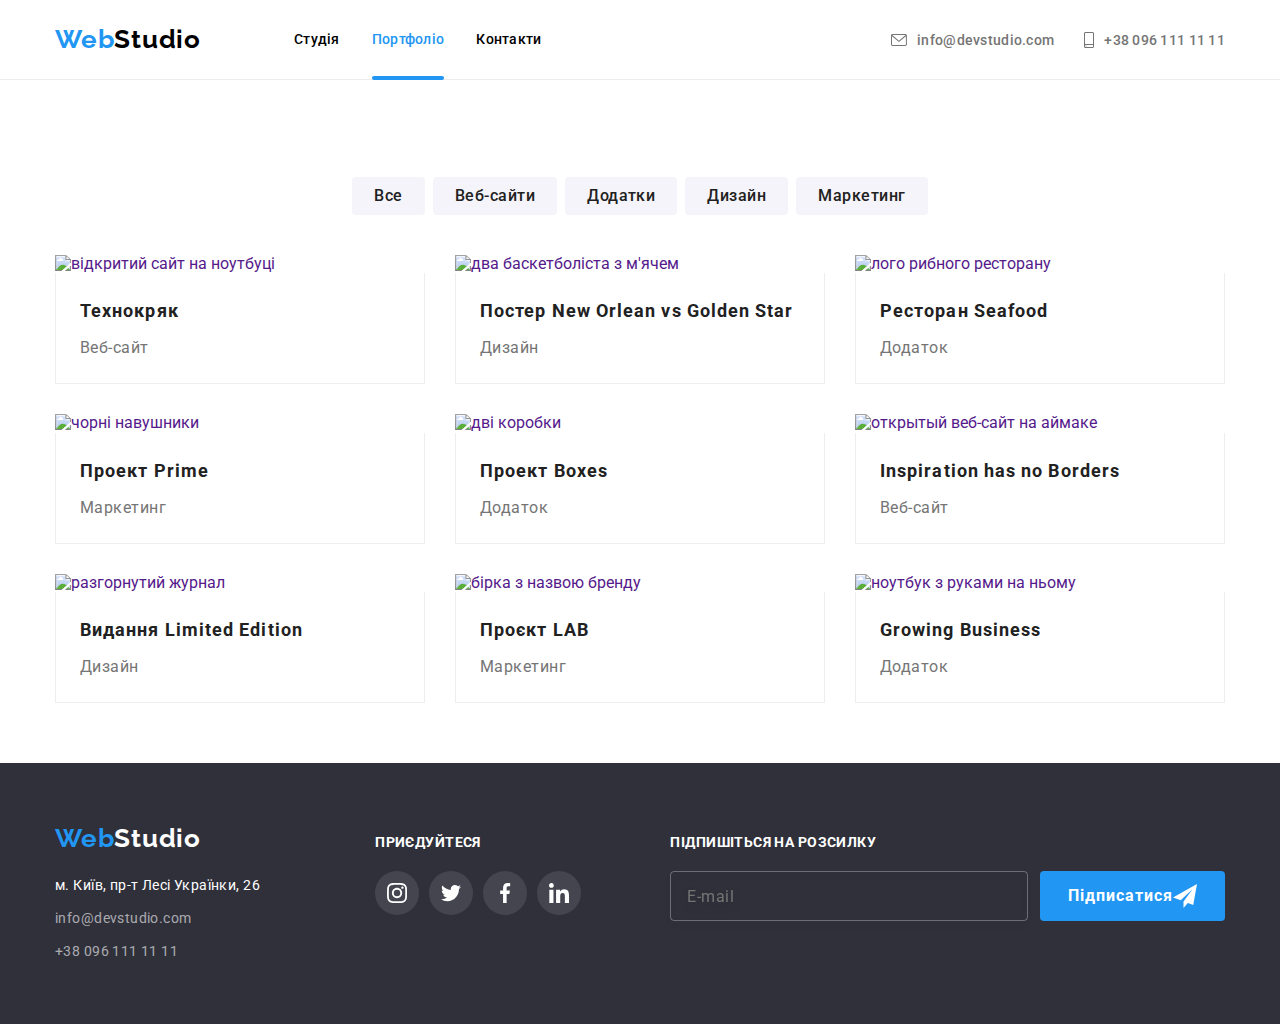
==== commit e69d84c9: "add resize photo" ====
--- a/portfolio.html
+++ b/portfolio.html
@@ -37,73 +37,75 @@
         </button>
 
         <div class="menu-container" id="menu-container" data-menu>
-          <ul class="nav">
-            <li class="nav__item"><a href="./index.html" class="nav__link">Студія</a></li>
-            <li class="nav__item">
-              <a href=" " class="nav__link nav__link--current">Портфоліо</a>
-            </li>
-            <li class="nav__item"><a href="./" class="nav__link">Контакти</a></li>
-          </ul>
-          <ul class="contacts">
-            <li class="contacts__item">
-              <a href="mailto:info@devstudio.com" class="contacts__link email-link">
-                <svg class="contacts__icon" width="16" height="12">
-                  <use href="./img/sprite.svg#envelope"></use>
-                </svg>
-                <span class="contacts__mail">info@devstudio.com</span></a
-              >
-            </li>
-            <li class="contacts__item">
-              <a href="tel:+380961111111" class="contacts__link tel-link">
-                <svg class="contacts__icon" width="10" height="16">
-                  <use href="./img/sprite.svg#smartphone"></use>
-                </svg>
-                <span class="contacts__phone">+38 096 111 11 11</span>
-              </a>
-            </li>
-          </ul>
-          <ul class="socials menu-socials">
-            <li class="socials__item menu-socials__item">
-              <a
-                class="socials__link menu-socials__link"
-                href="./"
-                target="_blank"
-                rel="noopener noreferrer"
-              >
-                <span class="menu-socials__title">Instagram</span>
-              </a>
-            </li>
-            <li class="socials__item menu-socials__item">
-              <a
-                class="socials__link menu-socials__link"
-                href="./"
-                target="_blank"
-                rel="noopener noreferrer"
-              >
-                <span class="menu-socials__title"> Twitter </span>
-              </a>
-            </li>
-            <li class="socials__item menu-socials__item">
-              <a
-                class="socials__link menu-socials__link"
-                href="./"
-                target="_blank"
-                rel="noopener noreferrer"
-              >
-                <span class="menu-socials__title">Facebook</span>
-              </a>
-            </li>
-            <li class="socials__item menu-socials__item">
-              <a
-                class="socials__link menu-socials__link"
-                href="./"
-                target="_blank"
-                rel="noopener noreferrer"
-              >
-                <span class="menu-socials__title">Linkedin</span>
-              </a>
-            </li>
-          </ul>
+          <div class="menu-container__wrapper">
+            <ul class="nav">
+              <li class="nav__item"><a href="./index.html" class="nav__link">Студія</a></li>
+              <li class="nav__item">
+                <a href=" " class="nav__link nav__link--current">Портфоліо</a>
+              </li>
+              <li class="nav__item"><a href="./" class="nav__link">Контакти</a></li>
+            </ul>
+            <ul class="contacts">
+              <li class="contacts__item mail-item">
+                <a href="mailto:info@devstudio.com" class="contacts__link email-link">
+                  <svg class="contacts__icon" width="16" height="12">
+                    <use href="./img/sprite.svg#envelope"></use>
+                  </svg>
+                  <span class="contacts__mail">info@devstudio.com</span></a
+                >
+              </li>
+              <li class="contacts__item">
+                <a href="tel:+380961111111" class="contacts__link tel-link">
+                  <svg class="contacts__icon" width="10" height="16">
+                    <use href="./img/sprite.svg#smartphone"></use>
+                  </svg>
+                  <span class="contacts__phone">+38 096 111 11 11</span>
+                </a>
+              </li>
+            </ul>
+            <ul class="socials menu-socials">
+              <li class="socials__item menu-socials__item">
+                <a
+                  class="socials__link menu-socials__link"
+                  href="./"
+                  target="_blank"
+                  rel="noopener noreferrer"
+                >
+                  <span class="menu-socials__title">Instagram</span>
+                </a>
+              </li>
+              <li class="socials__item menu-socials__item">
+                <a
+                  class="socials__link menu-socials__link"
+                  href="./"
+                  target="_blank"
+                  rel="noopener noreferrer"
+                >
+                  <span class="menu-socials__title"> Twitter </span>
+                </a>
+              </li>
+              <li class="socials__item menu-socials__item">
+                <a
+                  class="socials__link menu-socials__link"
+                  href="./"
+                  target="_blank"
+                  rel="noopener noreferrer"
+                >
+                  <span class="menu-socials__title">Facebook</span>
+                </a>
+              </li>
+              <li class="socials__item menu-socials__item">
+                <a
+                  class="socials__link menu-socials__link"
+                  href="./"
+                  target="_blank"
+                  rel="noopener noreferrer"
+                >
+                  <span class="menu-socials__title">Linkedin</span>
+                </a>
+              </li>
+            </ul>
+          </div>
         </div>
       </div>
     </header>
--- a/css/main.min.css
+++ b/css/main.min.css
@@ -1,2 +1,2 @@
-:root{--main-text-color: #212121;--scdry-text-color: #757575;--primary-white-color: #ffffff;--accent-color: #2196f3;--footer-link-color: rgba(255, 255, 255, 0.6);--logo-part-hdr-color: #000000;--logo-part-ftr-color: #ffffff;--footer-bg-color: #2f303a;--icon-uactive-color: #afb1b8;--main-sctn-bg: #f5f4fa}.contacts__link,.footer-contacts__link{display:-webkit-inline-box;display:-ms-inline-flexbox;display:inline-flex;-webkit-box-align:center;-ms-flex-align:center;align-items:center;height:100%;text-decoration:none;-webkit-transition:color 250ms cubic-bezier(0.4, 0, 0.2, 1);transition:color 250ms cubic-bezier(0.4, 0, 0.2, 1)}.hero__button,.projects__button,.modal__form-btn,.subscribe__button{display:-webkit-box;display:-ms-flexbox;display:flex;-webkit-box-align:center;-ms-flex-align:center;align-items:center;-webkit-box-pack:center;-ms-flex-pack:center;justify-content:center;font-size:16px;border:0;border-radius:4px;cursor:pointer;-webkit-transition:-webkit-box-shadow 250ms cubic-bezier(0.4, 0, 0.2, 1);transition:-webkit-box-shadow 250ms cubic-bezier(0.4, 0, 0.2, 1);transition:box-shadow 250ms cubic-bezier(0.4, 0, 0.2, 1);transition:box-shadow 250ms cubic-bezier(0.4, 0, 0.2, 1), -webkit-box-shadow 250ms cubic-bezier(0.4, 0, 0.2, 1)}.footer-socials__subtitle,.subscribe__subtitle{font-weight:700;font-size:14px;line-height:1.14;letter-spacing:0.03em;text-transform:uppercase;color:var(--primary-white-color)}body{font-family:Roboto, sans-serif;background-color:#ffffff;color:var(--title-text-color);margin:0}body.modal-open{overflow:hidden}body.is-open{overflow:hidden}a:hover{cursor:pointer}.features__title,.projects__title{visibility:hidden}.container{margin-right:auto;margin-left:auto;padding-right:15px;padding-left:15px}@media screen and (min-width: 480px){.container{width:480px}}@media screen and (min-width: 768px){.container{width:768px}}h1,h2,h3,ul,li,p{margin:0;padding:0}li{list-style:none}a{text-decoration:none}.header{position:relative;height:80px;border-bottom:1px solid #ececec}.header__container{display:-webkit-box;display:-ms-flexbox;display:flex;-webkit-box-align:center;-ms-flex-align:center;align-items:center;-webkit-box-pack:justify;-ms-flex-pack:justify;justify-content:space-between;height:100%}@media screen and (min-width: 768px){.header__container{display:-webkit-box;display:-ms-flexbox;display:flex;-webkit-box-align:center;-ms-flex-align:center;align-items:center;-webkit-box-pack:start;-ms-flex-pack:start;justify-content:flex-start;gap:88px;height:100%}}.header__logo{display:block}.header__logo-part{color:#000000}.header__menu-btn{display:-webkit-inline-box;display:-ms-inline-flexbox;display:inline-flex;margin:0;padding:0;border:none;background-color:transparent;z-index:10}.header__menu-btn .icon-cross{display:none}.header__menu-btn.is-open .icon-cross{display:block}.header__menu-btn.is-open .icon-menu{display:none}@media screen and (min-width: 768px){.header__menu-btn{display:none}}.hero{max-width:1600px;margin-left:auto;margin-right:auto;padding:118px 0px;background-image:-webkit-gradient(linear, left top, right top, from(rgba(47,48,58,0.4)), to(rgba(47,48,58,0.4))),url("../img/hero-bg.jpeg");background-image:linear-gradient(to right, rgba(47,48,58,0.4), rgba(47,48,58,0.4)),url("../img/hero-bg.jpeg");background-repeat:no-repeat;background-position:center;background-origin:border-box;background-size:auto 100%}.hero__title{max-width:360px;margin:0 auto;font-weight:900;font-size:26px;line-height:calc(42 / 26);text-align:center;letter-spacing:0.06em;text-transform:uppercase;color:var(--primary-white-color)}.hero__button{font-weight:700;line-height:1.88;letter-spacing:.06em;background:var(--accent-color);color:var(--primary-white-color);margin-left:auto;margin-right:auto;margin-top:30px;min-width:200px;min-height:50px;-webkit-transition:-webkit-box-shadow 250ms cubic-bezier(0.4, 0, 0.2, 1);transition:-webkit-box-shadow 250ms cubic-bezier(0.4, 0, 0.2, 1);transition:box-shadow 250ms cubic-bezier(0.4, 0, 0.2, 1);transition:box-shadow 250ms cubic-bezier(0.4, 0, 0.2, 1), -webkit-box-shadow 250ms cubic-bezier(0.4, 0, 0.2, 1)}.hero__button:hover{-webkit-box-shadow:0px 4px 4px rgba(0,0,0,0.15);box-shadow:0px 4px 4px rgba(0,0,0,0.15)}.features{padding-top:60px;padding-bottom:60px}.features__list{display:-webkit-box;display:-ms-flexbox;display:flex;-webkit-box-align:baseline;-ms-flex-align:baseline;align-items:baseline;-webkit-box-pack:center;-ms-flex-pack:center;justify-content:center;-ms-flex-wrap:wrap;flex-wrap:wrap;gap:30px}.features__item{max-width:450px}.features__illustr{display:-webkit-box;display:-ms-flexbox;display:flex;-webkit-box-pack:center;-ms-flex-pack:center;justify-content:center;-webkit-box-align:center;-ms-flex-align:center;align-items:center;max-width:450px;height:120px;background:#f5f4fa;border-radius:4px}.features__subtitle{margin-top:30px;font-weight:700;font-size:14px;line-height:1.14;letter-spacing:0.03em;text-align:center;text-transform:uppercase}.features__descr{margin-top:10px;font-weight:400;font-size:14px;line-height:1.71;letter-spacing:0.03em;color:var(--scdry-text-color)}.services{display:none}.team{padding-top:60px;padding-bottom:60px;background-color:#f5f4fa}.team__title{margin:0 auto;font-weight:700;font-size:28px;line-height:1.17;text-align:center;letter-spacing:0.03em}.team__list{display:-webkit-box;display:-ms-flexbox;display:flex;-webkit-box-pack:center;-ms-flex-pack:center;justify-content:center;-ms-flex-wrap:wrap;flex-wrap:wrap;row-gap:30px;padding-left:0;margin-top:30px}.clients{padding-top:60px;padding-bottom:60px}.clients__title{font-weight:700;font-size:28px;line-height:1.17;text-align:center;letter-spacing:0.03em}.clients__list{display:-webkit-box;display:-ms-flexbox;display:flex;-ms-flex-wrap:wrap;flex-wrap:wrap;gap:30px;padding-left:0;margin-top:30px}.clients__item{-ms-flex-preferred-size:calc((100% - 30px) / 2);flex-basis:calc((100% - 30px) / 2)}.clients__link{display:-webkit-box;display:-ms-flexbox;display:flex;-webkit-box-pack:center;-ms-flex-pack:center;justify-content:center;-webkit-box-align:center;-ms-flex-align:center;align-items:center;padding-top:16px;padding-bottom:16px;width:100%;height:100%;color:#afb1b8;background-color:var(--primary-white-color);border:1px solid #afb1b8;border-radius:4px;-webkit-transition:border-color 250ms cubic-bezier(0.4, 0, 0.2, 1),color 250ms cubic-bezier(0.4, 0, 0.2, 1);transition:border-color 250ms cubic-bezier(0.4, 0, 0.2, 1),color 250ms cubic-bezier(0.4, 0, 0.2, 1)}.clients__link:hover,.clients__link:focus{border-color:var(--accent-color);color:var(--accent-color)}.clients__icon{fill:currentColor}.footer{padding-top:60px;padding-bottom:60px;background-color:#2f303a}.footer__addr-block{display:-webkit-box;display:-ms-flexbox;display:flex;-webkit-box-pack:center;-ms-flex-pack:center;justify-content:center;-webkit-box-align:center;-ms-flex-align:center;align-items:center;-webkit-box-orient:vertical;-webkit-box-direction:normal;-ms-flex-direction:column;flex-direction:column;min-width:231px}.footer__logo-part{color:var(--primary-white-color)}.projects{padding-top:60px;padding-bottom:60px}.projects__filter{display:-webkit-box;display:-ms-flexbox;display:flex;-webkit-box-pack:start;-ms-flex-pack:start;justify-content:start;-ms-flex-wrap:wrap;flex-wrap:wrap;row-gap:15px;-webkit-column-gap:8px;column-gap:8px;padding-left:0;margin-top:0;margin-bottom:0}.projects__button{font-weight:500;line-height:1.63;letter-spacing:.03em;background:#f5f4fa;color:#212121;width:100%;height:38px;padding-left:22px;padding-right:22px;-webkit-transition:color 250ms cubic-bezier(0.4, 0, 0.2, 1),background 250ms cubic-bezier(0.4, 0, 0.2, 1),-webkit-box-shadow 250ms cubic-bezier(0.4, 0, 0.2, 1);transition:color 250ms cubic-bezier(0.4, 0, 0.2, 1),background 250ms cubic-bezier(0.4, 0, 0.2, 1),-webkit-box-shadow 250ms cubic-bezier(0.4, 0, 0.2, 1);transition:box-shadow 250ms cubic-bezier(0.4, 0, 0.2, 1),color 250ms cubic-bezier(0.4, 0, 0.2, 1),background 250ms cubic-bezier(0.4, 0, 0.2, 1);transition:box-shadow 250ms cubic-bezier(0.4, 0, 0.2, 1),color 250ms cubic-bezier(0.4, 0, 0.2, 1),background 250ms cubic-bezier(0.4, 0, 0.2, 1),-webkit-box-shadow 250ms cubic-bezier(0.4, 0, 0.2, 1)}.projects__button:hover,.projects__button:focus,.projects__button:active{background:var(--accent-color);color:var(--primary-white-color);-webkit-box-shadow:0px 1px 3px rgba(0,0,0,0.12),0px 1px 1px rgba(0,0,0,0.14),0px 3px 2px rgba(0,0,0,0.2);box-shadow:0px 1px 3px rgba(0,0,0,0.12),0px 1px 1px rgba(0,0,0,0.14),0px 3px 2px rgba(0,0,0,0.2)}.modal{position:relative;padding:40px;margin-left:auto;margin-right:auto;max-width:450px;background:#fff;-webkit-box-shadow:0px 1px 3px rgba(0,0,0,0.12),0px 1px 1px rgba(0,0,0,0.14),0px 2px 1px rgba(0,0,0,0.2);box-shadow:0px 1px 3px rgba(0,0,0,0.12),0px 1px 1px rgba(0,0,0,0.14),0px 2px 1px rgba(0,0,0,0.2);border-radius:4px;opacity:1;-webkit-transition:opacity 600ms cubic-bezier(0.4, 0, 0.2, 1) 100ms,-webkit-transform 600ms cubic-bezier(0.4, 0, 0.2, 1);transition:opacity 600ms cubic-bezier(0.4, 0, 0.2, 1) 100ms,-webkit-transform 600ms cubic-bezier(0.4, 0, 0.2, 1);transition:transform 600ms cubic-bezier(0.4, 0, 0.2, 1),opacity 600ms cubic-bezier(0.4, 0, 0.2, 1) 100ms;transition:transform 600ms cubic-bezier(0.4, 0, 0.2, 1),opacity 600ms cubic-bezier(0.4, 0, 0.2, 1) 100ms,-webkit-transform 600ms cubic-bezier(0.4, 0, 0.2, 1)}.backdrop.is-hidden .modal{opacity:0;-webkit-transform:perspective(300px) scale(0.1) rotateX(180deg);transform:perspective(300px) scale(0.1) rotateX(180deg)}.modal__title{font-weight:700;font-size:20px;line-height:calc(23 / 20);text-align:center;letter-spacing:0.03em;color:#212121}.modal__close-btn{position:absolute;right:8px;top:8px;width:30px;height:30px;cursor:pointer;background:#ffffff;border:1px solid rgba(0,0,0,0.1);border-radius:50%}.modal__close-icon{-webkit-transition:fill 255ms cubic-bezier(0.4, 0, 0.2, 1);transition:fill 255ms cubic-bezier(0.4, 0, 0.2, 1)}.modal__close-btn:hover .modal__close-icon,.modal__close-btn:focus .modal__close-icon{fill:var(--accent-color)}.modal__form-btn{font-weight:700;line-height:1.88;letter-spacing:.06em;background:var(--accent-color);color:var(--primary-white-color);margin:0 auto;margin-top:30px;width:200px;height:50px}.modal__form-btn:hover,.modal__form-btn:focus{-webkit-box-shadow:0px 4px 4px rgba(0,0,0,0.15);box-shadow:0px 4px 4px rgba(0,0,0,0.15)}.logo{font-family:"Raleway", sans-serif;font-weight:700;font-size:26px;line-height:1.19;letter-spacing:0.03em;color:var(--accent-color)}.contacts{display:none}.socials{display:-webkit-box;display:-ms-flexbox;display:flex;-webkit-box-pack:center;-ms-flex-pack:center;justify-content:center;margin-top:16px;gap:10px}.socials__link{background-color:rgba(0,0,0,0);color:#afb1b8;display:-webkit-box;display:-ms-flexbox;display:flex;-webkit-box-pack:center;-ms-flex-pack:center;justify-content:center;-webkit-box-align:center;-ms-flex-align:center;align-items:center;width:44px;height:44px;border-radius:50%;-webkit-transition:color 250ms cubic-bezier(0.4, 0, 0.2, 1),background-color 250ms cubic-bezier(0.4, 0, 0.2, 1);transition:color 250ms cubic-bezier(0.4, 0, 0.2, 1),background-color 250ms cubic-bezier(0.4, 0, 0.2, 1)}.socials__icon{fill:currentColor}.socials__link:hover .socials__icon,.socials__link:focus .socials__icon{fill:var(--primary-white-color)}.menu-container.is-open{display:-webkit-box;display:-ms-flexbox;display:flex;-webkit-box-orient:vertical;-webkit-box-direction:normal;-ms-flex-direction:column;flex-direction:column;gap:64px;-webkit-transform:translateY(100%);transform:translateY(100%);-webkit-transition:-webkit-transform 600ms cubic-bezier(0.4, 0, 0.2, 1);transition:-webkit-transform 600ms cubic-bezier(0.4, 0, 0.2, 1);transition:transform 600ms cubic-bezier(0.4, 0, 0.2, 1);transition:transform 600ms cubic-bezier(0.4, 0, 0.2, 1), -webkit-transform 600ms cubic-bezier(0.4, 0, 0.2, 1)}@media screen and (min-width: 768px){.menu-container.is-open{-webkit-transform:none;transform:none;display:-webkit-box;display:-ms-flexbox;display:flex;-webkit-box-align:center;-ms-flex-align:center;align-items:center;-webkit-box-orient:horizontal;-webkit-box-direction:normal;-ms-flex-direction:row;flex-direction:row;gap:84px;height:100%;-webkit-transition:none;transition:none}}@media screen and (max-width: 767px){.menu-container{position:fixed;top:-100%;left:0;width:100%;height:100vh;padding:48px 40px;background-color:#fff;overflow-y:scroll;-webkit-transition:-webkit-transform 600ms cubic-bezier(0.4, 0, 0.2, 1);transition:-webkit-transform 600ms cubic-bezier(0.4, 0, 0.2, 1);transition:transform 600ms cubic-bezier(0.4, 0, 0.2, 1);transition:transform 600ms cubic-bezier(0.4, 0, 0.2, 1), -webkit-transform 600ms cubic-bezier(0.4, 0, 0.2, 1)}}@media screen and (min-width: 768px){.menu-container{display:-webkit-box;display:-ms-flexbox;display:flex;-webkit-box-align:center;-ms-flex-align:center;align-items:center;-webkit-box-orient:horizontal;-webkit-box-direction:normal;-ms-flex-direction:row;flex-direction:row;gap:84px;height:100%}}.contacts-box{display:-webkit-box;display:-ms-flexbox;display:flex;-webkit-box-orient:vertical;-webkit-box-direction:normal;-ms-flex-direction:column;flex-direction:column;gap:64px}@media screen and (min-width: 768px){.contacts-box{-webkit-box-orient:horizontal;-webkit-box-direction:normal;-ms-flex-direction:row;flex-direction:row;-webkit-box-align:center;-ms-flex-align:center;align-items:center}}.nav{display:-webkit-box;display:-ms-flexbox;display:flex;-webkit-box-align:start;-ms-flex-align:start;align-items:flex-start;-webkit-box-orient:vertical;-webkit-box-direction:normal;-ms-flex-direction:column;flex-direction:column;gap:32px;-webkit-box-flex:1;-ms-flex-positive:1;flex-grow:1;margin-bottom:auto}@media screen and (min-width: 768px){.nav{-webkit-box-orient:horizontal;-webkit-box-direction:normal;-ms-flex-direction:row;flex-direction:row;-webkit-box-align:center;-ms-flex-align:center;align-items:center;margin-bottom:0;height:100%}}.nav__item{display:block;height:100%}.nav__link{position:relative;display:-webkit-box;display:-ms-flexbox;display:flex;-webkit-box-pack:center;-ms-flex-pack:center;justify-content:center;-webkit-box-align:center;-ms-flex-align:center;align-items:center;height:100%;font-weight:500;font-size:40px;line-height:calc(47 / 40);letter-spacing:0.02em;color:var(--title-text-color);text-decoration:none;-webkit-transition:color 250ms cubic-bezier(0.4, 0, 0.2, 1);transition:color 250ms cubic-bezier(0.4, 0, 0.2, 1)}.nav__link::after{content:" ";display:block;position:absolute;bottom:-1px;width:100%;height:4px;background:var(--accent-color);border-radius:2px;opacity:0}@media screen and (min-width: 768px){.nav__link--current::after{opacity:1}}@media screen and (min-width: 768px){.nav__link{font-size:14px}.nav__link nav__link:hover,.nav__link nav__link:focus,.nav__link nav__link--current{color:var(--accent-color)}}.nav__link--current{color:var(--accent-color)}.contacts{bottom:0;display:-webkit-box;display:-ms-flexbox;display:flex;-webkit-box-align:start;-ms-flex-align:start;align-items:flex-start;-webkit-box-orient:vertical;-webkit-box-direction:reverse;-ms-flex-direction:column-reverse;flex-direction:column-reverse;gap:30px}@media screen and (min-width: 768px){.contacts{-webkit-box-orient:vertical;-webkit-box-direction:normal;-ms-flex-direction:column;flex-direction:column;gap:10px}}.contacts__item{display:-webkit-box;display:-ms-flexbox;display:flex;-webkit-box-align:center;-ms-flex-align:center;align-items:center;-webkit-box-pack:center;-ms-flex-pack:center;justify-content:center;height:100%;font-style:normal;font-weight:500;font-size:28px;line-height:40px;letter-spacing:0.02em;color:var(--accent-color)}@media screen and (max-width: 767px){.contacts__item .contacts__item:not(:last-child){font-size:24px;color:#757575}}@media screen and (min-width: 450px){.contacts__item{font-size:34px}}@media screen and (min-width: 768px){.contacts__item{font-size:12px;color:#757575;line-height:0}}.contacts__link{color:inherit}@media screen and (min-width: 768px){.contacts__link:hover,.contacts__link:focus,.contacts__link--current{color:var(--accent-color)}}.contacts__icon{display:none;fill:currentColor;margin-right:10px}@media screen and (min-width: 768px){.contacts__icon{display:inline-block}}.menu-socials{display:-webkit-box;display:-ms-flexbox;display:flex;-webkit-box-pack:center;-ms-flex-pack:center;justify-content:center;-ms-flex-wrap:wrap;flex-wrap:wrap}.menu-socials__link{display:block;-ms-flex-negative:1;flex-shrink:1;width:100%;height:100%;padding-right:10px;font-weight:500;font-size:18px;line-height:22px;letter-spacing:0.02em;color:var(--accent-color);border-radius:0;border-right:1px solid rgba(33,33,33,0.2)}@media screen and (min-width: 450px){.menu-socials{-webkit-box-pack:start;-ms-flex-pack:start;justify-content:start;-ms-flex-wrap:row;flex-wrap:row}}@media screen and (min-width: 768px){.menu-socials{display:none}}.member{background-color:var(--primary-white-color);max-width:450px;-webkit-box-shadow:0px 1px 3px rgba(0,0,0,0.12),0px 1px 1px rgba(0,0,0,0.14),0px 2px 1px rgba(0,0,0,0.2);box-shadow:0px 1px 3px rgba(0,0,0,0.12),0px 1px 1px rgba(0,0,0,0.14),0px 2px 1px rgba(0,0,0,0.2);border-radius:0px 0px 4px 4px}.member__photo{display:block;width:100%}.member__info{padding-top:30px;padding-bottom:30px}.member__name{font-weight:500;font-size:16px;line-height:1.19;letter-spacing:0.03em;text-align:center}.member__descr{margin-top:10px;font-size:16px;line-height:1.19;letter-spacing:0.03em;color:var(--descr-text-color);text-align:center}.address{margin-top:20px;font-style:normal;font-size:14px;line-height:1.71;letter-spacing:0.03em;text-align:center}.address__link{display:block;margin:0 auto;font-size:14px;line-height:1.71;letter-spacing:0.03em;color:var(--primary-white-color);-webkit-transition:color 250ms cubic-bezier(0.4, 0, 0.2, 1);transition:color 250ms cubic-bezier(0.4, 0, 0.2, 1)}.address__link:hover,.address__link:focus{color:var(--accent-color)}.footer-socials{display:-webkit-box;display:-ms-flexbox;display:flex;-webkit-box-orient:vertical;-webkit-box-direction:normal;-ms-flex-direction:column;flex-direction:column;-webkit-box-align:center;-ms-flex-align:center;align-items:center;gap:20px;padding-top:12px;min-width:206px;margin-top:60px}.footer-socials__list{display:-webkit-box;display:-ms-flexbox;display:flex;-webkit-box-pack:start;-ms-flex-pack:start;justify-content:flex-start;gap:10px}.footer-socials__link{background-color:rgba(255,255,255,0.1);color:#fff;-webkit-transition:background-color 250ms cubic-bezier(0.4, 0, 0.2, 1);transition:background-color 250ms cubic-bezier(0.4, 0, 0.2, 1)}.footer-socials__link:hover,.footer-socials__link:focus{background-color:var(--accent-color)}.footer-socials__icon{fill:#fff}.subscribe{margin-top:60px}.subscribe__subtitle{text-align:center}.subscribe__form{display:-webkit-box;display:-ms-flexbox;display:flex;-webkit-box-orient:vertical;-webkit-box-direction:normal;-ms-flex-direction:column;flex-direction:column;-webkit-box-align:center;-ms-flex-align:center;align-items:center;gap:20px;margin-top:20px}.subscribe__input-wrapper{width:100%}.subscribe__form-input{width:100%}.subscribe__form-input{display:block;max-width:450px;max-width:100%;height:50px;padding-left:16px;font-size:16px;line-height:20px;letter-spacing:0.03em;color:rgba(255,255,255,0.6);background-color:transparent;border:1px solid rgba(255,255,255,0.3);-webkit-filter:drop-shadow(0px 4px 4px rgba(0,0,0,0.15));filter:drop-shadow(0px 4px 4px rgba(0,0,0,0.15));border-radius:4px}.subscribe__button{font-weight:700;line-height:1.88;letter-spacing:.06em;background:var(--accent-color);color:var(--primary-white-color);max-width:200px;min-height:50px;padding-left:28px;padding-right:28px}.subscribe__button-icon{fill:var(--primary-white-color)}.form{width:100%;margin-right:0}.form__box{position:relative;display:-webkit-box;display:-ms-flexbox;display:flex;-webkit-box-orient:vertical;-webkit-box-direction:normal;-ms-flex-direction:column;flex-direction:column;font-size:12px;line-height:calc(14 / 12);letter-spacing:0.01em;color:#757575;cursor:pointer;-webkit-transition:fill 250ms cubic-bezier(0.4, 0, 0.2, 1);transition:fill 250ms cubic-bezier(0.4, 0, 0.2, 1)}.form__box:not(:first-child){margin-top:10px}.form__box:nth-child(1){margin-top:12px}.form__label{display:-webkit-box;display:-ms-flexbox;display:flex;-webkit-box-align:center;-ms-flex-align:center;align-items:center;-webkit-box-pack:start;-ms-flex-pack:start;justify-content:flex-start;height:24px;-webkit-user-select:none;-moz-user-select:none;-ms-user-select:none;user-select:none}.form__input{margin-top:4px;padding:12px 42px;height:40px;border:1px solid rgba(33,33,33,0.2);border-radius:4px;-webkit-transition:border-color 250ms cubic-bezier(0.4, 0, 0.2, 1);transition:border-color 250ms cubic-bezier(0.4, 0, 0.2, 1)}.form__input:hover,.form__input:focus{border-color:var(--accent-color)}.form__icon{position:absolute;bottom:14px;left:14px;-webkit-transition:fill 250ms cubic-bezier(0.4, 0, 0.2, 1);transition:fill 250ms cubic-bezier(0.4, 0, 0.2, 1)}.form__input:hover+.form__icon,.form__input:focus+.form__icon{fill:var(--accent-color)}.form__textarea{resize:none;margin-top:4px;height:120px;display:block;padding:12px 16px;border:1px solid rgba(33,33,33,0.2);border-radius:4px;-webkit-transition:border-color 250ms cubic-bezier(0.4, 0, 0.2, 1);transition:border-color 250ms cubic-bezier(0.4, 0, 0.2, 1)}.form__textarea::-webkit-input-placeholder{color:rgba(117,117,117,0.5)}.form__textarea:-ms-input-placeholder{color:rgba(117,117,117,0.5)}.form__textarea::-ms-input-placeholder{color:rgba(117,117,117,0.5)}.form__textarea::placeholder{color:rgba(117,117,117,0.5)}@media screen and (max-width: 453px){.form .checkbox-label{display:-webkit-box;display:-ms-flexbox;display:flex;-webkit-box-pack:center;-ms-flex-pack:center;justify-content:center;-ms-flex-wrap:wrap;flex-wrap:wrap}}.form__checkbox-box{position:relative;display:-webkit-box;display:-ms-flexbox;display:flex;-webkit-box-pack:center;-ms-flex-pack:center;justify-content:center;-webkit-box-align:center;-ms-flex-align:center;align-items:center;padding-top:20px;font-size:12px;line-height:calc(24 / 14);letter-spacing:0.03em;color:#757575}.form__checkbox{appearance:none;-webkit-appearance:none;-moz-appearance:none;padding:0;margin:0;border:none}.form__checkbox-custom{margin-top:0;margin-right:7px;display:-webkit-box;display:-ms-flexbox;display:flex;-webkit-box-pack:center;-ms-flex-pack:center;justify-content:center;-webkit-box-align:center;-ms-flex-align:center;align-items:center;width:16px;height:15px;background-color:transparent;background-image:url(../img/icons/modal-check.svg);background-size:auto;background-position:center;background-repeat:no-repeat;background-size:1em;background-origin:border-box;border:1px solid #212121;border-radius:2px;pointer-events:none}.form__checkbox:checked+.form__checkbox-custom{fill-opacity:1}.form__checkbox:checked+.form__checkbox-custom{border:none;background-color:var(--accent-color);fill:var(--primary-white-color)}.form__checkbox-link{color:var(--accent-color);text-decoration:underline;text-underline-offset:1px;margin-left:4px}.cards-grid{margin-top:40px}.card{max-width:450px;margin-bottom:30px;-webkit-transition:-webkit-box-shadow 250ms cubic-bezier(0.4, 0, 0.2, 1);transition:-webkit-box-shadow 250ms cubic-bezier(0.4, 0, 0.2, 1);transition:box-shadow 250ms cubic-bezier(0.4, 0, 0.2, 1);transition:box-shadow 250ms cubic-bezier(0.4, 0, 0.2, 1), -webkit-box-shadow 250ms cubic-bezier(0.4, 0, 0.2, 1)}.card__illustr{position:relative;overflow:hidden;-webkit-transition:-webkit-box-shadow 250ms cubic-bezier(0.4, 0, 0.2, 1);transition:-webkit-box-shadow 250ms cubic-bezier(0.4, 0, 0.2, 1);transition:box-shadow 250ms cubic-bezier(0.4, 0, 0.2, 1);transition:box-shadow 250ms cubic-bezier(0.4, 0, 0.2, 1), -webkit-box-shadow 250ms cubic-bezier(0.4, 0, 0.2, 1)}.card:hover .card__illustr{-webkit-box-shadow:0px 4px 4px rgba(0,0,0,0.25);box-shadow:0px 4px 4px rgba(0,0,0,0.25)}.card__img{display:block;width:100%}.card__footer{border:1px solid #eeeeee;border-top:none;padding:20px 24px}.card__overlay{position:absolute;top:100%;left:0;-webkit-transition:-webkit-transform 250ms cubic-bezier(0.4, 0, 0.2, 1);transition:-webkit-transform 250ms cubic-bezier(0.4, 0, 0.2, 1);transition:transform 250ms cubic-bezier(0.4, 0, 0.2, 1);transition:transform 250ms cubic-bezier(0.4, 0, 0.2, 1), -webkit-transform 250ms cubic-bezier(0.4, 0, 0.2, 1);padding:63px 24px;width:100%;height:100%;background:rgba(33,150,243,0.9);font-weight:400;font-size:18px;line-height:1.56;letter-spacing:0.03em;color:#ffffff}.card:hover .card__overlay{-webkit-transform:translateY(-100%);transform:translateY(-100%)}.card__title{margin-top:0;margin-bottom:0;font-weight:700;font-size:18px;line-height:2;letter-spacing:0.06em;color:var(--main-text-color)}.card__descr{margin-top:4px;margin-bottom:0;font-size:16px;line-height:1.88;letter-spacing:0.03em;color:var(--scdry-text-color)}.card:hover{-webkit-box-shadow:0px 1px 3px rgba(0,0,0,0.12),0px 1px 1px rgba(0,0,0,0.14),0px 3px 2px rgba(0,0,0,0.2);box-shadow:0px 1px 3px rgba(0,0,0,0.12),0px 1px 1px rgba(0,0,0,0.14),0px 3px 2px rgba(0,0,0,0.2)}.footer-contacts{display:-webkit-box;display:-ms-flexbox;display:flex;-webkit-box-orient:vertical;-webkit-box-direction:normal;-ms-flex-direction:column;flex-direction:column;-webkit-box-align:center;-ms-flex-align:center;align-items:center;gap:9px;margin-top:9px}.footer-contacts__link{font-weight:400;font-size:14px;line-height:1.71;letter-spacing:0.03em;color:rgba(255,255,255,0.6)}.footer-contacts__link:hover,.footer-contacts__link:focus{color:var(--accent-color)}.backdrop{position:fixed;top:0;left:0;width:100%;height:100%;background:rgba(0,0,0,0.2);opacity:1;-webkit-transition:opacity 900ms cubic-bezier(0.4, 0, 0.2, 1),visibility 900ms cubic-bezier(0.4, 0, 0.2, 1);transition:opacity 900ms cubic-bezier(0.4, 0, 0.2, 1),visibility 900ms cubic-bezier(0.4, 0, 0.2, 1);z-index:20;padding:93px 15px 94px 15px;overflow-y:scroll}.backdrop.is-hidden{opacity:0;visibility:hidden;pointer-events:none}
+:root{--main-text-color: #212121;--scdry-text-color: #757575;--primary-white-color: #ffffff;--accent-color: #2196f3;--footer-link-color: rgba(255, 255, 255, 0.6);--logo-part-hdr-color: #000000;--logo-part-ftr-color: #ffffff;--footer-bg-color: #2f303a;--icon-uactive-color: #afb1b8;--main-sctn-bg: #f5f4fa}.contacts__link,.footer-contacts__link{display:-webkit-inline-box;display:-ms-inline-flexbox;display:inline-flex;-webkit-box-align:center;-ms-flex-align:center;align-items:center;height:100%;text-decoration:none;-webkit-transition:color 250ms cubic-bezier(0.4, 0, 0.2, 1);transition:color 250ms cubic-bezier(0.4, 0, 0.2, 1)}.hero__button,.projects__button,.modal__form-btn,.subscribe__button{display:-webkit-box;display:-ms-flexbox;display:flex;-webkit-box-align:center;-ms-flex-align:center;align-items:center;-webkit-box-pack:center;-ms-flex-pack:center;justify-content:center;font-size:16px;border:0;border-radius:4px;cursor:pointer;-webkit-transition:-webkit-box-shadow 250ms cubic-bezier(0.4, 0, 0.2, 1);transition:-webkit-box-shadow 250ms cubic-bezier(0.4, 0, 0.2, 1);transition:box-shadow 250ms cubic-bezier(0.4, 0, 0.2, 1);transition:box-shadow 250ms cubic-bezier(0.4, 0, 0.2, 1), -webkit-box-shadow 250ms cubic-bezier(0.4, 0, 0.2, 1)}.footer-socials__subtitle,.subscribe__subtitle{font-weight:700;font-size:14px;line-height:1.14;letter-spacing:0.03em;text-transform:uppercase;color:var(--primary-white-color)}body{font-family:Roboto, sans-serif;background-color:#ffffff;color:var(--title-text-color);margin:0}body.modal-open{overflow:hidden}body.is-open{overflow:hidden}a:hover{cursor:pointer}.features__title,.projects__title{visibility:hidden}.container{margin-right:auto;margin-left:auto;padding-right:15px;padding-left:15px}@media screen and (min-width: 480px){.container{width:480px}}@media screen and (min-width: 768px){.container{width:768px}}@media screen and (min-width: 1200px){.container{width:1200px}}h1,h2,h3,ul,li,p{margin:0;padding:0}li{list-style:none}a{text-decoration:none}.header{position:relative;height:80px;border-bottom:1px solid #ececec}.header__container{display:-webkit-box;display:-ms-flexbox;display:flex;-webkit-box-align:center;-ms-flex-align:center;align-items:center;-webkit-box-pack:justify;-ms-flex-pack:justify;justify-content:space-between;height:100%}@media screen and (min-width: 768px){.header__container{-webkit-box-pack:start;-ms-flex-pack:start;justify-content:start;gap:88px;height:100%}}@media screen and (min-width: 1200px){.header__container{gap:93px}}.header__logo{display:block;z-index:1}.header__logo-part{color:#000000}.header__menu-btn{display:-webkit-inline-box;display:-ms-inline-flexbox;display:inline-flex;margin:0;padding:0;border:none;background-color:transparent;z-index:10}.header__menu-btn__icon:hover,.header__menu-btn__icon:focus{fill:var(--accent-color)}.header__menu-btn .icon-cross{display:none}.header__menu-btn.is-open .icon-cross{display:block}.header__menu-btn.is-open .icon-menu{display:none}@media screen and (min-width: 768px){.header__menu-btn{display:none}}.header__icon:hover,.header__icon:focus{fill:var(--accent-color)}.hero{max-width:1600px;margin-left:auto;margin-right:auto;padding:118px 0px;background-image:-webkit-gradient(linear, left top, right top, from(rgba(47,48,58,0.4)), to(rgba(47,48,58,0.4))),url("../img/hero-bg.jpeg");background-image:linear-gradient(to right, rgba(47,48,58,0.4), rgba(47,48,58,0.4)),url("../img/hero-bg.jpeg");background-repeat:no-repeat;background-position:center;background-origin:border-box;background-size:auto 100%}@media screen and (min-width: 1200px){.hero{padding:200px 0px}}.hero__title{max-width:360px;margin:0 auto;font-weight:900;font-size:26px;line-height:calc(42 / 26);text-align:center;letter-spacing:0.06em;text-transform:uppercase;color:var(--primary-white-color)}@media screen and (min-width: 1200px){.hero__title{max-width:696px;font-weight:900;font-size:44px}}.hero__button{font-weight:700;line-height:1.88;letter-spacing:.06em;background:var(--accent-color);color:var(--primary-white-color);margin-left:auto;margin-right:auto;margin-top:30px;min-width:200px;min-height:50px;-webkit-transition:-webkit-box-shadow 250ms cubic-bezier(0.4, 0, 0.2, 1);transition:-webkit-box-shadow 250ms cubic-bezier(0.4, 0, 0.2, 1);transition:box-shadow 250ms cubic-bezier(0.4, 0, 0.2, 1);transition:box-shadow 250ms cubic-bezier(0.4, 0, 0.2, 1), -webkit-box-shadow 250ms cubic-bezier(0.4, 0, 0.2, 1)}.hero__button:hover{-webkit-box-shadow:0px 4px 4px rgba(0,0,0,0.15);box-shadow:0px 4px 4px rgba(0,0,0,0.15)}.features{padding-top:60px;padding-bottom:60px}.features__list{display:-webkit-box;display:-ms-flexbox;display:flex;-webkit-box-align:baseline;-ms-flex-align:baseline;align-items:baseline;-webkit-box-pack:center;-ms-flex-pack:center;justify-content:center;-ms-flex-wrap:wrap;flex-wrap:wrap;gap:30px}@media screen and (min-width: 768px){.features__list{-webkit-box-pack:start;-ms-flex-pack:start;justify-content:flex-start}}.features__item{-ms-flex-preferred-size:100%;flex-basis:100%}@media screen and (min-width: 768px){.features__item{-ms-flex-preferred-size:calc((100% - 30px) / 2);flex-basis:calc((100% - 30px) / 2)}}@media screen and (min-width: 1200px){.features__item{-ms-flex-preferred-size:calc((100% - 3 * 30px) / 4);flex-basis:calc((100% - 3 * 30px) / 4)}}.features__illustr{display:-webkit-box;display:-ms-flexbox;display:flex;-webkit-box-pack:center;-ms-flex-pack:center;justify-content:center;-webkit-box-align:center;-ms-flex-align:center;align-items:center;max-width:450px;height:120px;background:#f5f4fa;border-radius:4px}.features__subtitle{margin-top:30px;font-weight:700;font-size:14px;line-height:1.14;letter-spacing:0.03em;text-align:center;text-transform:uppercase}.features__descr{margin-top:10px;font-weight:400;font-size:14px;line-height:1.71;letter-spacing:0.03em;color:var(--scdry-text-color)}.services{padding-bottom:94px;display:none}@media screen and (min-width: 1200px){.services{display:block}}.services__title{font-weight:700;font-size:36px;line-height:1.17;text-align:center;letter-spacing:0.03em}.services__list{display:-webkit-box;display:-ms-flexbox;display:flex;gap:30px;margin-top:50px;line-height:0}.services__item{display:inline-block;position:relative}.services__descr{display:-webkit-box;display:-ms-flexbox;display:flex;-webkit-box-pack:center;-ms-flex-pack:center;justify-content:center;-webkit-box-align:center;-ms-flex-align:center;align-items:center;position:absolute;bottom:0;width:100%;height:70px;background:rgba(47,48,58,0.8);font-weight:700;font-size:14px;line-height:1.14;letter-spacing:0.03em;text-transform:uppercase;color:var(--primary-white-color)}.team{padding-top:60px;padding-bottom:60px;background-color:#f5f4fa}.team__title{margin:0 auto;font-weight:700;font-size:28px;line-height:1.17;text-align:center;letter-spacing:0.03em}@media screen and (min-width: 1200px){.team__title{font-size:36px}}.team__list{display:-webkit-box;display:-ms-flexbox;display:flex;-webkit-box-pack:center;-ms-flex-pack:center;justify-content:center;-ms-flex-wrap:wrap;flex-wrap:wrap;gap:30px;padding-left:0;margin-top:30px}.clients{padding-top:60px;padding-bottom:60px}.clients__title{font-weight:700;font-size:28px;line-height:1.17;text-align:center;letter-spacing:0.03em}@media screen and (min-width: 1200px){.clients__title{ont-size:36px}}.clients__list{display:-webkit-box;display:-ms-flexbox;display:flex;-ms-flex-wrap:wrap;flex-wrap:wrap;gap:30px;padding-left:0;margin-top:30px}.clients__item{-ms-flex-preferred-size:calc((100% - 30px) / 2);flex-basis:calc((100% - 30px) / 2)}@media screen and (min-width: 768px){.clients__item{-ms-flex-preferred-size:calc((100% - 2 * 30px) / 3);flex-basis:calc((100% - 2 * 30px) / 3)}}@media screen and (min-width: 1200px){.clients__item{-ms-flex-preferred-size:calc((100% - 5 * 30px) / 6);flex-basis:calc((100% - 5 * 30px) / 6)}}.clients__link{display:-webkit-box;display:-ms-flexbox;display:flex;-webkit-box-pack:center;-ms-flex-pack:center;justify-content:center;-webkit-box-align:center;-ms-flex-align:center;align-items:center;padding-top:16px;padding-bottom:16px;width:100%;height:100%;color:#afb1b8;background-color:var(--primary-white-color);border:1px solid #afb1b8;border-radius:4px;-webkit-transition:border-color 250ms cubic-bezier(0.4, 0, 0.2, 1),color 250ms cubic-bezier(0.4, 0, 0.2, 1);transition:border-color 250ms cubic-bezier(0.4, 0, 0.2, 1),color 250ms cubic-bezier(0.4, 0, 0.2, 1)}.clients__link:hover,.clients__link:focus{border-color:var(--accent-color);color:var(--accent-color)}.clients__icon{fill:currentColor}.footer{padding-top:60px;padding-bottom:60px;background-color:#2f303a}@media screen and (min-width: 768px){.footer__container{display:-webkit-box;display:-ms-flexbox;display:flex;-webkit-box-pack:center;-ms-flex-pack:center;justify-content:center;-webkit-box-align:baseline;-ms-flex-align:baseline;align-items:baseline;-ms-flex-wrap:wrap;flex-wrap:wrap;-webkit-column-gap:165px;column-gap:165px}}@media screen and (min-width: 1200px){.footer__container{-webkit-box-orient:horizontal;-webkit-box-direction:normal;-ms-flex-flow:row;flex-flow:row;-webkit-box-pack:justify;-ms-flex-pack:justify;justify-content:space-between;gap:70px}}.footer__addr-block{display:-webkit-box;display:-ms-flexbox;display:flex;-webkit-box-pack:center;-ms-flex-pack:center;justify-content:center;-webkit-box-align:center;-ms-flex-align:center;align-items:center;-webkit-box-orient:vertical;-webkit-box-direction:normal;-ms-flex-direction:column;flex-direction:column;min-width:231px}@media screen and (min-width: 1200px){.footer__addr-block{-webkit-box-align:start;-ms-flex-align:start;align-items:flex-start}}@media screen and (min-width: 1200px){.footer__addr-block{-webkit-box-pack:start;-ms-flex-pack:start;justify-content:start}}.footer__logo-part{color:var(--primary-white-color)}.projects{padding-top:60px;padding-bottom:60px}.projects__filter{display:-webkit-box;display:-ms-flexbox;display:flex;-webkit-box-pack:start;-ms-flex-pack:start;justify-content:start;-ms-flex-wrap:wrap;flex-wrap:wrap;row-gap:15px;-webkit-column-gap:8px;column-gap:8px}@media screen and (min-width: 768px){.projects__filter{-webkit-box-pack:center;-ms-flex-pack:center;justify-content:center;gap:8px}}.projects__button{font-weight:500;line-height:1.63;letter-spacing:.03em;background:#f5f4fa;color:#212121;width:100%;height:38px;padding-left:22px;padding-right:22px;-webkit-transition:color 250ms cubic-bezier(0.4, 0, 0.2, 1),background 250ms cubic-bezier(0.4, 0, 0.2, 1),-webkit-box-shadow 250ms cubic-bezier(0.4, 0, 0.2, 1);transition:color 250ms cubic-bezier(0.4, 0, 0.2, 1),background 250ms cubic-bezier(0.4, 0, 0.2, 1),-webkit-box-shadow 250ms cubic-bezier(0.4, 0, 0.2, 1);transition:box-shadow 250ms cubic-bezier(0.4, 0, 0.2, 1),color 250ms cubic-bezier(0.4, 0, 0.2, 1),background 250ms cubic-bezier(0.4, 0, 0.2, 1);transition:box-shadow 250ms cubic-bezier(0.4, 0, 0.2, 1),color 250ms cubic-bezier(0.4, 0, 0.2, 1),background 250ms cubic-bezier(0.4, 0, 0.2, 1),-webkit-box-shadow 250ms cubic-bezier(0.4, 0, 0.2, 1)}.projects__button:hover,.projects__button:focus,.projects__button:active{background:var(--accent-color);color:var(--primary-white-color);-webkit-box-shadow:0px 1px 3px rgba(0,0,0,0.12),0px 1px 1px rgba(0,0,0,0.14),0px 3px 2px rgba(0,0,0,0.2);box-shadow:0px 1px 3px rgba(0,0,0,0.12),0px 1px 1px rgba(0,0,0,0.14),0px 3px 2px rgba(0,0,0,0.2)}.modal{position:relative;padding:40px;margin-left:auto;margin-right:auto;max-width:450px;background:#fff;-webkit-box-shadow:0px 1px 3px rgba(0,0,0,0.12),0px 1px 1px rgba(0,0,0,0.14),0px 2px 1px rgba(0,0,0,0.2);box-shadow:0px 1px 3px rgba(0,0,0,0.12),0px 1px 1px rgba(0,0,0,0.14),0px 2px 1px rgba(0,0,0,0.2);border-radius:4px;opacity:1;-webkit-transition:opacity 600ms cubic-bezier(0.4, 0, 0.2, 1) 100ms,-webkit-transform 600ms cubic-bezier(0.4, 0, 0.2, 1);transition:opacity 600ms cubic-bezier(0.4, 0, 0.2, 1) 100ms,-webkit-transform 600ms cubic-bezier(0.4, 0, 0.2, 1);transition:transform 600ms cubic-bezier(0.4, 0, 0.2, 1),opacity 600ms cubic-bezier(0.4, 0, 0.2, 1) 100ms;transition:transform 600ms cubic-bezier(0.4, 0, 0.2, 1),opacity 600ms cubic-bezier(0.4, 0, 0.2, 1) 100ms,-webkit-transform 600ms cubic-bezier(0.4, 0, 0.2, 1)}@media screen and (min-width: 768px){.modal{max-width:528px}}.backdrop.is-hidden .modal{opacity:0;-webkit-transform:perspective(300px) scale(0.1) rotateX(180deg);transform:perspective(300px) scale(0.1) rotateX(180deg)}.modal__title{font-weight:700;font-size:20px;line-height:calc(23 / 20);text-align:center;letter-spacing:0.03em;color:#212121}.modal__close-btn{position:absolute;right:8px;top:8px;width:30px;height:30px;cursor:pointer;background:#ffffff;border:1px solid rgba(0,0,0,0.1);border-radius:50%}.modal__close-icon{-webkit-transition:fill 255ms cubic-bezier(0.4, 0, 0.2, 1);transition:fill 255ms cubic-bezier(0.4, 0, 0.2, 1)}.modal__close-btn:hover .modal__close-icon,.modal__close-btn:focus .modal__close-icon{fill:var(--accent-color)}.modal__form-btn{font-weight:700;line-height:1.88;letter-spacing:.06em;background:var(--accent-color);color:var(--primary-white-color);margin:0 auto;margin-top:30px;width:200px;height:50px}.modal__form-btn:hover,.modal__form-btn:focus{-webkit-box-shadow:0px 4px 4px rgba(0,0,0,0.15);box-shadow:0px 4px 4px rgba(0,0,0,0.15)}.logo{font-family:"Raleway", sans-serif;font-weight:700;font-size:26px;line-height:1.19;letter-spacing:0.03em;color:var(--accent-color)}.nav{display:-webkit-box;display:-ms-flexbox;display:flex;-webkit-box-align:start;-ms-flex-align:start;align-items:flex-start;-webkit-box-orient:vertical;-webkit-box-direction:normal;-ms-flex-direction:column;flex-direction:column;gap:32px;margin-bottom:auto;max-width:480px}@media screen and (min-width: 768px){.nav{-webkit-box-orient:horizontal;-webkit-box-direction:normal;-ms-flex-direction:row;flex-direction:row;-webkit-box-align:center;-ms-flex-align:center;align-items:center;margin-bottom:0;height:100%}}.nav__item{display:block;height:100%}.nav__link{position:relative;display:-webkit-box;display:-ms-flexbox;display:flex;-webkit-box-pack:center;-ms-flex-pack:center;justify-content:center;-webkit-box-align:center;-ms-flex-align:center;align-items:center;height:100%;font-weight:500;font-size:40px;line-height:calc(47 / 40);letter-spacing:0.02em;color:var(--title-text-color);text-decoration:none;-webkit-transition:color 250ms cubic-bezier(0.4, 0, 0.2, 1);transition:color 250ms cubic-bezier(0.4, 0, 0.2, 1)}.nav__link::after{content:" ";display:block;position:absolute;bottom:-1px;width:100%;height:4px;background:var(--accent-color);border-radius:2px;opacity:0}@media screen and (min-width: 768px){.nav__link--current::after{opacity:1}}@media screen and (min-width: 768px){.nav__link:hover,.nav__link:focus,.nav__link--current{color:var(--accent-color)}}@media screen and (min-width: 768px){.nav__link{font-size:14px}}.nav__link--current{color:var(--accent-color)}.contacts{bottom:0;display:-webkit-box;display:-ms-flexbox;display:flex;-webkit-box-align:start;-ms-flex-align:start;align-items:flex-start;-webkit-box-orient:vertical;-webkit-box-direction:reverse;-ms-flex-direction:column-reverse;flex-direction:column-reverse;gap:30px}@media screen and (min-width: 768px){.contacts{-webkit-box-orient:vertical;-webkit-box-direction:normal;-ms-flex-direction:column;flex-direction:column;-webkit-box-pack:center;-ms-flex-pack:center;justify-content:center;gap:10px}}@media screen and (min-width: 1200px){.contacts{-webkit-box-orient:horizontal;-webkit-box-direction:normal;-ms-flex-direction:row;flex-direction:row;-webkit-box-align:center;-ms-flex-align:center;align-items:center;gap:30px}}.contacts__item{display:-webkit-box;display:-ms-flexbox;display:flex;-webkit-box-align:center;-ms-flex-align:center;align-items:center;-webkit-box-pack:center;-ms-flex-pack:center;justify-content:center;font-style:normal;font-weight:500;font-size:34px;line-height:40px;letter-spacing:0.02em;color:var(--accent-color)}@media screen and (max-width: 450px){.contacts__item{font-size:26px}}.contacts__item.mail-item{font-size:24px;color:#757575}@media screen and (min-width: 768px){.contacts__item.mail-item{font-size:12px;color:#757575;line-height:14px}}@media screen and (min-width: 1200px){.contacts__item.mail-item{font-size:14px}}@media screen and (min-width: 768px){.contacts__item{font-size:12px;color:#757575;line-height:0}}@media screen and (min-width: 1200px){.contacts__item{font-size:14px;line-height:calc(16 / 14);margin-left:auto}}.contacts__link{color:inherit}@media screen and (min-width: 768px){.contacts__link:hover,.contacts__link:focus,.contacts__link--current{color:var(--accent-color)}}.contacts__icon{display:none;fill:currentColor;margin-right:10px}@media screen and (min-width: 768px){.contacts__icon{display:inline-block}}.socials{display:-webkit-box;display:-ms-flexbox;display:flex;-webkit-box-pack:center;-ms-flex-pack:center;justify-content:center;margin-top:16px;gap:10px}.socials__link{background-color:rgba(0,0,0,0);color:#afb1b8;display:-webkit-box;display:-ms-flexbox;display:flex;-webkit-box-pack:center;-ms-flex-pack:center;justify-content:center;-webkit-box-align:center;-ms-flex-align:center;align-items:center;width:44px;height:44px;border-radius:50%;-webkit-transition:color 250ms cubic-bezier(0.4, 0, 0.2, 1),background-color 250ms cubic-bezier(0.4, 0, 0.2, 1);transition:color 250ms cubic-bezier(0.4, 0, 0.2, 1),background-color 250ms cubic-bezier(0.4, 0, 0.2, 1)}@media screen and (min-width: 768px){.socials__link:hover,.socials__link:focus{background-color:var(--accent-color)}}.socials__icon{fill:currentColor}.socials__link:hover .socials__icon,.socials__link:focus .socials__icon{fill:var(--primary-white-color)}.menu-container.is-open{display:-webkit-box;display:-ms-flexbox;display:flex;-webkit-box-orient:vertical;-webkit-box-direction:normal;-ms-flex-direction:column;flex-direction:column;-webkit-box-align:center;-ms-flex-align:center;align-items:center;z-index:5;-webkit-transform:translateY(100%);transform:translateY(100%);-webkit-transition:-webkit-transform 600ms cubic-bezier(0.4, 0, 0.2, 1);transition:-webkit-transform 600ms cubic-bezier(0.4, 0, 0.2, 1);transition:transform 600ms cubic-bezier(0.4, 0, 0.2, 1);transition:transform 600ms cubic-bezier(0.4, 0, 0.2, 1), -webkit-transform 600ms cubic-bezier(0.4, 0, 0.2, 1)}@media screen and (min-width: 768px){.menu-container.is-open{-webkit-transform:none;transform:none;-webkit-box-orient:horizontal;-webkit-box-direction:normal;-ms-flex-direction:row;flex-direction:row;gap:84px;height:100%;-webkit-transition:none;transition:none}}@media screen and (max-width: 767px){.menu-container{display:-webkit-box;display:-ms-flexbox;display:flex;-webkit-box-orient:vertical;-webkit-box-direction:normal;-ms-flex-direction:column;flex-direction:column;-webkit-box-align:center;-ms-flex-align:center;align-items:center;position:fixed;top:-100%;left:0;width:100%;height:100vh;padding:48px 40px;background-color:#fff;overflow-y:scroll;z-index:5;-webkit-transition:-webkit-transform 600ms cubic-bezier(0.4, 0, 0.2, 1);transition:-webkit-transform 600ms cubic-bezier(0.4, 0, 0.2, 1);transition:transform 600ms cubic-bezier(0.4, 0, 0.2, 1);transition:transform 600ms cubic-bezier(0.4, 0, 0.2, 1), -webkit-transform 600ms cubic-bezier(0.4, 0, 0.2, 1)}}@media screen and (min-width: 768px){.menu-container{display:-webkit-box;display:-ms-flexbox;display:flex;-webkit-box-pack:start;-ms-flex-pack:start;justify-content:flex-start;width:100%;height:100%}}@media screen and (min-width: 1200px){.menu-container{-webkit-box-pack:justify;-ms-flex-pack:justify;justify-content:space-between;width:100%}}.menu-container__wrapper{display:-webkit-box;display:-ms-flexbox;display:flex;-webkit-box-orient:vertical;-webkit-box-direction:normal;-ms-flex-direction:column;flex-direction:column;gap:64px;height:100%}@media screen and (min-width: 480px){.menu-container__wrapper{width:400px}}@media screen and (min-width: 768px){.menu-container__wrapper{width:100%;-webkit-box-orient:horizontal;-webkit-box-direction:normal;-ms-flex-direction:row;flex-direction:row;-webkit-box-pack:justify;-ms-flex-pack:justify;justify-content:space-between}}.menu-socials{display:-webkit-box;display:-ms-flexbox;display:flex;-webkit-box-pack:center;-ms-flex-pack:center;justify-content:center;-ms-flex-wrap:wrap;flex-wrap:wrap}.menu-socials__link{display:block;-ms-flex-negative:1;flex-shrink:1;width:100%;height:100%;padding-right:10px;font-weight:500;font-size:18px;line-height:22px;letter-spacing:0.02em;color:var(--accent-color);border-radius:0;border-right:1px solid rgba(33,33,33,0.2)}@media screen and (min-width: 450px){.menu-socials{-webkit-box-pack:start;-ms-flex-pack:start;justify-content:start;-ms-flex-wrap:row;flex-wrap:row}}@media screen and (min-width: 768px){.menu-socials{display:none}}.member{background-color:var(--primary-white-color);max-width:450px;-webkit-box-shadow:0px 1px 3px rgba(0,0,0,0.12),0px 1px 1px rgba(0,0,0,0.14),0px 2px 1px rgba(0,0,0,0.2);box-shadow:0px 1px 3px rgba(0,0,0,0.12),0px 1px 1px rgba(0,0,0,0.14),0px 2px 1px rgba(0,0,0,0.2);border-radius:0px 0px 4px 4px}@media screen and (min-width: 768px){.member{-ms-flex-preferred-size:calc((100% - 30px) / 2);flex-basis:calc((100% - 30px) / 2)}}@media screen and (min-width: 1200px){.member{-ms-flex-preferred-size:calc((100% - 3 * 30px) / 4);flex-basis:calc((100% - 3 * 30px) / 4)}}.member__photo{display:block;width:100%}.member__info{padding-top:30px;padding-bottom:30px}.member__name{font-weight:500;font-size:16px;line-height:1.19;letter-spacing:0.03em;text-align:center}.member__descr{margin-top:10px;font-size:16px;line-height:1.19;letter-spacing:0.03em;color:var(--descr-text-color);text-align:center}.address{margin-top:20px;font-style:normal;font-size:14px;line-height:1.71;letter-spacing:0.03em;text-align:center}.address__link{display:block;margin:0 auto;font-size:14px;line-height:1.71;letter-spacing:0.03em;color:var(--primary-white-color);-webkit-transition:color 250ms cubic-bezier(0.4, 0, 0.2, 1);transition:color 250ms cubic-bezier(0.4, 0, 0.2, 1)}.address__link:hover,.address__link:focus{color:var(--accent-color)}.footer-socials{display:-webkit-box;display:-ms-flexbox;display:flex;-webkit-box-orient:vertical;-webkit-box-direction:normal;-ms-flex-direction:column;flex-direction:column;-webkit-box-align:center;-ms-flex-align:center;align-items:center;gap:20px;padding-top:12px;min-width:206px;margin-top:60px}@media screen and (min-width: 768px){.footer-socials{margin-top:0;padding-top:5px}}@media screen and (min-width: 1200px){.footer-socials{-webkit-box-align:start;-ms-flex-align:start;align-items:start}}.footer-socials__list{display:-webkit-box;display:-ms-flexbox;display:flex;-webkit-box-pack:start;-ms-flex-pack:start;justify-content:flex-start;gap:10px}.footer-socials__link{background-color:rgba(255,255,255,0.1);color:#fff;-webkit-transition:background-color 250ms cubic-bezier(0.4, 0, 0.2, 1);transition:background-color 250ms cubic-bezier(0.4, 0, 0.2, 1)}.footer-socials__link:hover,.footer-socials__link:focus{background-color:var(--accent-color)}.footer-socials__icon{fill:#fff}.subscribe{margin-top:60px}@media screen and (min-width: 1200px){.subscribe{margin-top:0}}.subscribe__subtitle{text-align:center}@media screen and (min-width: 1200px){.subscribe__subtitle{text-align:left}}.subscribe__form{display:-webkit-box;display:-ms-flexbox;display:flex;-webkit-box-orient:vertical;-webkit-box-direction:normal;-ms-flex-direction:column;flex-direction:column;-webkit-box-align:center;-ms-flex-align:center;align-items:center;gap:20px;margin-top:20px}@media screen and (min-width: 1200px){.subscribe__form{-webkit-box-orient:horizontal;-webkit-box-direction:normal;-ms-flex-direction:row;flex-direction:row;gap:12px}}.subscribe__input-wrapper{width:100%}.subscribe__form-input{width:100%}@media screen and (min-width: 768px){.subscribe__form-input{width:450px}}@media screen and (min-width: 1200px){.subscribe__form-input{width:358px}}.subscribe__form-input{display:block;max-width:450px;max-width:100%;height:50px;padding-left:16px;font-size:16px;line-height:20px;letter-spacing:0.03em;color:rgba(255,255,255,0.6);background-color:transparent;border:1px solid rgba(255,255,255,0.3);-webkit-filter:drop-shadow(0px 4px 4px rgba(0,0,0,0.15));filter:drop-shadow(0px 4px 4px rgba(0,0,0,0.15));border-radius:4px}.subscribe__button{font-weight:700;line-height:1.88;letter-spacing:.06em;background:var(--accent-color);color:var(--primary-white-color);max-width:200px;min-height:50px;padding-left:28px;padding-right:28px}.subscribe__button-icon{fill:var(--primary-white-color)}.form{width:100%;margin-right:0}.form__box{position:relative;display:-webkit-box;display:-ms-flexbox;display:flex;-webkit-box-orient:vertical;-webkit-box-direction:normal;-ms-flex-direction:column;flex-direction:column;font-size:12px;line-height:calc(14 / 12);letter-spacing:0.01em;color:#757575;cursor:pointer;-webkit-transition:fill 250ms cubic-bezier(0.4, 0, 0.2, 1);transition:fill 250ms cubic-bezier(0.4, 0, 0.2, 1)}.form__box:not(:first-child){margin-top:10px}.form__box:nth-child(1){margin-top:12px}.form__label{display:-webkit-box;display:-ms-flexbox;display:flex;-webkit-box-align:center;-ms-flex-align:center;align-items:center;-webkit-box-pack:start;-ms-flex-pack:start;justify-content:flex-start;height:24px;-webkit-user-select:none;-moz-user-select:none;-ms-user-select:none;user-select:none}.form__input{margin-top:4px;padding:12px 42px;height:40px;border:1px solid rgba(33,33,33,0.2);border-radius:4px;-webkit-transition:border-color 250ms cubic-bezier(0.4, 0, 0.2, 1);transition:border-color 250ms cubic-bezier(0.4, 0, 0.2, 1)}.form__input:hover,.form__input:focus{border-color:var(--accent-color)}.form__icon{position:absolute;bottom:14px;left:14px;-webkit-transition:fill 250ms cubic-bezier(0.4, 0, 0.2, 1);transition:fill 250ms cubic-bezier(0.4, 0, 0.2, 1)}.form__input:hover+.form__icon,.form__input:focus+.form__icon{fill:var(--accent-color)}.form__textarea{resize:none;margin-top:4px;height:120px;display:block;padding:12px 16px;border:1px solid rgba(33,33,33,0.2);border-radius:4px;-webkit-transition:border-color 250ms cubic-bezier(0.4, 0, 0.2, 1);transition:border-color 250ms cubic-bezier(0.4, 0, 0.2, 1)}.form__textarea::-webkit-input-placeholder{color:rgba(117,117,117,0.5)}.form__textarea:-ms-input-placeholder{color:rgba(117,117,117,0.5)}.form__textarea::-ms-input-placeholder{color:rgba(117,117,117,0.5)}.form__textarea::placeholder{color:rgba(117,117,117,0.5)}@media screen and (max-width: 453px){.form .checkbox-label{display:-webkit-box;display:-ms-flexbox;display:flex;-webkit-box-pack:center;-ms-flex-pack:center;justify-content:center;-ms-flex-wrap:wrap;flex-wrap:wrap}}.form__checkbox-box{position:relative;display:-webkit-box;display:-ms-flexbox;display:flex;-webkit-box-pack:center;-ms-flex-pack:center;justify-content:center;-webkit-box-align:center;-ms-flex-align:center;align-items:center;padding-top:20px;font-size:12px;line-height:calc(24 / 14);letter-spacing:0.03em;color:#757575}@media screen and (min-width: 1200px){.form__checkbox-box{font-size:14px}}.form__checkbox{appearance:none;-webkit-appearance:none;-moz-appearance:none;padding:0;margin:0;border:none}.form__checkbox-custom{margin-top:0;margin-right:7px;display:-webkit-box;display:-ms-flexbox;display:flex;-webkit-box-pack:center;-ms-flex-pack:center;justify-content:center;-webkit-box-align:center;-ms-flex-align:center;align-items:center;width:16px;height:15px;background-color:transparent;background-image:url(../img/icons/modal-check.svg);background-size:auto;background-position:center;background-repeat:no-repeat;background-size:1em;background-origin:border-box;border:1px solid #212121;border-radius:2px;pointer-events:none}.form__checkbox:checked+.form__checkbox-custom{fill-opacity:1}.form__checkbox:checked+.form__checkbox-custom{border:none;background-color:var(--accent-color);fill:var(--primary-white-color)}.form__checkbox-link{color:var(--accent-color);text-decoration:underline;text-underline-offset:1px;margin-left:4px}.cards-grid{display:-webkit-box;display:-ms-flexbox;display:flex;-ms-flex-wrap:wrap;flex-wrap:wrap;row-gap:30px;margin-top:40px}@media screen and (min-width: 768px){.cards-grid{gap:30px}}.card{-ms-flex-preferred-size:100%;flex-basis:100%;-webkit-transition:-webkit-box-shadow 250ms cubic-bezier(0.4, 0, 0.2, 1);transition:-webkit-box-shadow 250ms cubic-bezier(0.4, 0, 0.2, 1);transition:box-shadow 250ms cubic-bezier(0.4, 0, 0.2, 1);transition:box-shadow 250ms cubic-bezier(0.4, 0, 0.2, 1), -webkit-box-shadow 250ms cubic-bezier(0.4, 0, 0.2, 1)}@media screen and (min-width: 768px){.card{-ms-flex-preferred-size:calc((100% - 30px) / 2);flex-basis:calc((100% - 30px) / 2)}}@media screen and (min-width: 1200px){.card{-ms-flex-preferred-size:calc((100% - 2 * 30px) / 3);flex-basis:calc((100% - 2 * 30px) / 3)}}.card__link{height:100%;display:-webkit-box;display:-ms-flexbox;display:flex;-webkit-box-orient:vertical;-webkit-box-direction:normal;-ms-flex-direction:column;flex-direction:column}.card__illustr{position:relative;overflow:hidden;-webkit-transition:-webkit-box-shadow 250ms cubic-bezier(0.4, 0, 0.2, 1);transition:-webkit-box-shadow 250ms cubic-bezier(0.4, 0, 0.2, 1);transition:box-shadow 250ms cubic-bezier(0.4, 0, 0.2, 1);transition:box-shadow 250ms cubic-bezier(0.4, 0, 0.2, 1), -webkit-box-shadow 250ms cubic-bezier(0.4, 0, 0.2, 1)}.card:hover .card__illustr{-webkit-box-shadow:0px 4px 4px rgba(0,0,0,0.25);box-shadow:0px 4px 4px rgba(0,0,0,0.25)}.card__img{display:block;width:100%}.card__footer{border:1px solid #eeeeee;border-top:none;padding:20px 24px;-webkit-box-flex:1;-ms-flex-positive:1;flex-grow:1}.card__overlay{position:absolute;top:100%;left:0;-webkit-transition:-webkit-transform 250ms cubic-bezier(0.4, 0, 0.2, 1);transition:-webkit-transform 250ms cubic-bezier(0.4, 0, 0.2, 1);transition:transform 250ms cubic-bezier(0.4, 0, 0.2, 1);transition:transform 250ms cubic-bezier(0.4, 0, 0.2, 1), -webkit-transform 250ms cubic-bezier(0.4, 0, 0.2, 1);padding:63px 24px;width:100%;height:100%;background:rgba(33,150,243,0.9);font-weight:400;font-size:18px;line-height:1.56;letter-spacing:0.03em;color:#ffffff}.card:hover .card__overlay{-webkit-transform:translateY(-100%);transform:translateY(-100%)}.card__title{margin-top:0;margin-bottom:0;font-weight:700;font-size:18px;line-height:2;letter-spacing:0.06em;color:var(--main-text-color)}.card__descr{margin-top:4px;margin-bottom:0;font-size:16px;line-height:1.88;letter-spacing:0.03em;color:var(--scdry-text-color)}.card:hover{-webkit-box-shadow:0px 1px 3px rgba(0,0,0,0.12),0px 1px 1px rgba(0,0,0,0.14),0px 3px 2px rgba(0,0,0,0.2);box-shadow:0px 1px 3px rgba(0,0,0,0.12),0px 1px 1px rgba(0,0,0,0.14),0px 3px 2px rgba(0,0,0,0.2)}.footer-contacts{display:-webkit-box;display:-ms-flexbox;display:flex;-webkit-box-orient:vertical;-webkit-box-direction:normal;-ms-flex-direction:column;flex-direction:column;-webkit-box-align:center;-ms-flex-align:center;align-items:center;gap:9px;margin-top:9px}@media screen and (min-width: 1200px){.footer-contacts{-webkit-box-align:start;-ms-flex-align:start;align-items:flex-start}}.footer-contacts__link{font-weight:400;font-size:14px;line-height:1.71;letter-spacing:0.03em;color:rgba(255,255,255,0.6)}.footer-contacts__link:hover,.footer-contacts__link:focus{color:var(--accent-color)}.backdrop{position:fixed;top:0;left:0;width:100%;height:100%;background:rgba(0,0,0,0.2);opacity:1;-webkit-transition:opacity 900ms cubic-bezier(0.4, 0, 0.2, 1),visibility 900ms cubic-bezier(0.4, 0, 0.2, 1);transition:opacity 900ms cubic-bezier(0.4, 0, 0.2, 1),visibility 900ms cubic-bezier(0.4, 0, 0.2, 1);z-index:20;padding:93px 15px 94px 15px;overflow-y:scroll}.backdrop.is-hidden{opacity:0;visibility:hidden;pointer-events:none}
 /*# sourceMappingURL=main.min.css.map */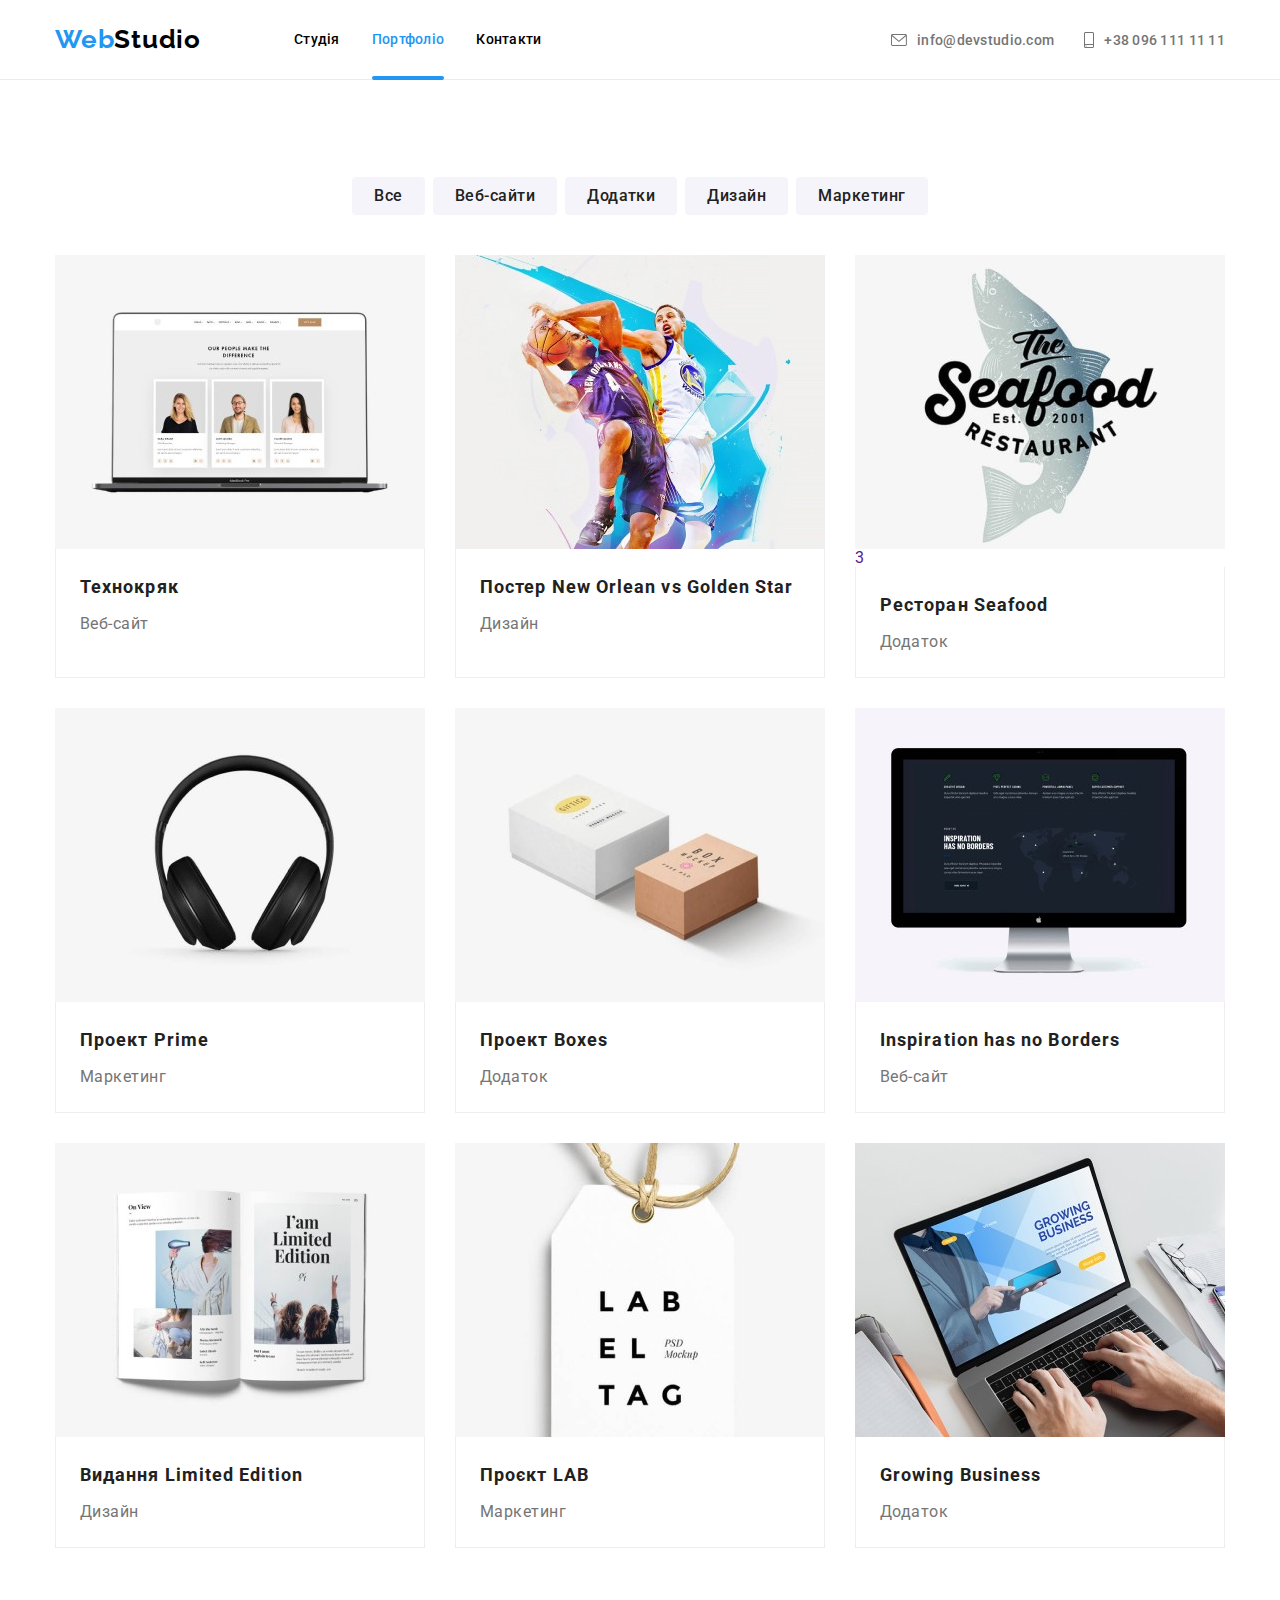
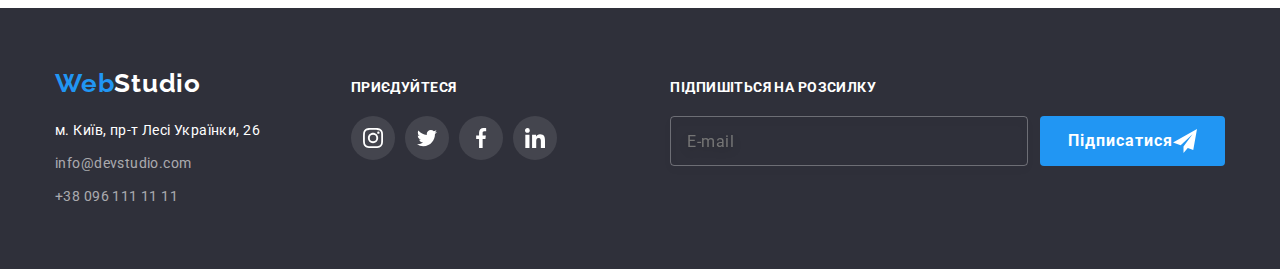
==== commit 32cfab6a: "add responsive img" ====
--- a/portfolio.html
+++ b/portfolio.html
@@ -138,11 +138,37 @@
             <li class="card">
               <a href="" class="card__link">
                 <div class="card__illustr">
-                  <img
-                    class="card__img"
-                    src="./img/portfolio1.jpeg"
-                    alt="відкритий сайт на ноутбуці"
-                  />
+                  <picture>
+                    <source
+                      media="(min-width: 1200px )"
+                      srcset="
+                        ./img/projects/projects-1_370.jpg 1x,
+                        ./img/projects/projects-1_740.jpg 2x
+                      "
+                    />
+                    <source
+                      media="(min-width: 768px)"
+                      srcset="
+                        ./img/projects/projects-1_354.jpg 1x,
+                        ./img/projects/projects-1_708.jpg 2x
+                      "
+                    />
+                    <source
+                      media="(min-width: 480px)"
+                      srcset="
+                        ./img/projects/projects-1_450.jpg 1x,
+                        ./img/projects/projects-1_900.jpg 2x
+                      "
+                    />
+                    <img
+                      class="card__img"
+                      src="./img/projects/projects-1_354.jpg"
+                      alt="відкритий сайт на ноутбуці"
+                      width="354"
+                      height="294"
+                    />
+                  </picture>
+
                   <p class="card__overlay">
                     Ресурс пропонує комплексні пропозиції з різним рівнем функціоналу та сервісів.
                     Все це дозволить відвідувачу отримати вичерпні відомості про компанії чи
@@ -160,11 +186,37 @@
             <li class="card">
               <a href="" class="card__link">
                 <div class="card__illustr">
-                  <img
-                    class="card__img"
-                    src="./img/portfolio2.jpeg"
-                    alt="два баскетболіста з м'ячем"
-                  />
+                  <picture>
+                    <source
+                      media="(min-width: 1200px )"
+                      srcset="
+                        ./img/projects/projects-2_370.jpg 1x,
+                        ./img/projects/projects-2_740.jpg 2x
+                      "
+                    />
+                    <source
+                      media="(min-width: 768px)"
+                      srcset="
+                        ./img/projects/projects-2_354.jpg 1x,
+                        ./img/projects/projects-2_708.jpg 2x
+                      "
+                    />
+                    <source
+                      media="(min-width: 480px)"
+                      srcset="
+                        ./img/projects/projects-2_450.jpg 1x,
+                        ./img/projects/projects-2_900.jpg 2x
+                      "
+                    />
+                    <img
+                      class="card__img"
+                      src="./img/projects/projects-2_354.jpg"
+                      alt="два баскетболіста з м'ячем"
+                      width="354"
+                      height="294"
+                    />
+                  </picture>
+
                   <p class="card__overlay">
                     Ресурс пропонує комплексні пропозиції з різним рівнем функціоналу та сервісів.
                     Все це дозволить відвідувачу отримати вичерпні відомості про компанії чи
@@ -182,7 +234,37 @@
             <li class="card">
               <a href="" class="card__link">
                 <div class="card__illustr">
-                  <img class="card__img" src="./img/portfolio3.jpeg" alt="лого рибного ресторану" />
+                  <picture>
+                    <source
+                      media="(min-width: 1200px )"
+                      srcset="
+                        ./img/projects/projects-3_370.jpg 1x,
+                        ./img/projects/projects-3_740.jpg 2x
+                      "
+                    />
+                    <source
+                      media="(min-width: 768px)"
+                      srcset="
+                        ./img/projects/projects-3_354.jpg 1x,
+                        ./img/projects/projects-3_708.jpg 2x
+                      "
+                    />
+                    <source
+                      media="(min-width: 480px)"
+                      srcset="
+                        ./img/projects/projects-3_450.jpg 1x,
+                        ./img/projects/projects-3_900.jpg 2x
+                      "
+                    />
+                    <img
+                      class="card__img"
+                      src="./img/projects/projects-3_354.jpg"
+                      alt="лого рибного ресторану"
+                      width="354"
+                      height="294"
+                    />
+                  </picture>
+                  3
                   <p class="card__overlay">
                     РРесурс пропонує комплексні пропозиції з різним рівнем функціоналу та сервісів.
                     Все це дозволить відвідувачу отримати вичерпні відомості про компанії чи
@@ -200,7 +282,37 @@
             <li class="card">
               <a href="" class="card__link">
                 <div class="card__illustr">
-                  <img class="card__img" src="./img/portfolio4.jpeg" alt="чорні навушники" />
+                  <picture>
+                    <source
+                      media="(min-width: 1200px )"
+                      srcset="
+                        ./img/projects/projects-4_370.jpg 1x,
+                        ./img/projects/projects-4_740.jpg 2x
+                      "
+                    />
+                    <source
+                      media="(min-width: 768px)"
+                      srcset="
+                        ./img/projects/projects-4_354.jpg 1x,
+                        ./img/projects/projects-4_708.jpg 2x
+                      "
+                    />
+                    <source
+                      media="(min-width: 480px)"
+                      srcset="
+                        ./img/projects/projects-4_450.jpg 1x,
+                        ./img/projects/projects-4_900.jpg 2x
+                      "
+                    />
+                    <img
+                      class="card__img"
+                      src="./img/projects/projects-4_354.jpg"
+                      alt="чорні навушники"
+                      width="354"
+                      height="294"
+                    />
+                  </picture>
+
                   <p class="card__overlay">
                     Ресурс пропонує комплексні пропозиції з різним рівнем функціоналу та сервісів.
                     Все це дозволить відвідувачу отримати вичерпні відомості про компанії чи
@@ -218,7 +330,37 @@
             <li class="card">
               <a href="" class="card__link">
                 <div class="card__illustr">
-                  <img class="card__img" src="./img/portfolio5.jpeg" alt="дві коробки" />
+                  <picture>
+                    <source
+                      media="(min-width: 1200px )"
+                      srcset="
+                        ./img/projects/projects-5_370.jpg 1x,
+                        ./img/projects/projects-5_740.jpg 2x
+                      "
+                    />
+                    <source
+                      media="(min-width: 768px)"
+                      srcset="
+                        ./img/projects/projects-5_354.jpg 1x,
+                        ./img/projects/projects-5_708.jpg 2x
+                      "
+                    />
+                    <source
+                      media="(min-width: 480px)"
+                      srcset="
+                        ./img/projects/projects-5_450.jpg 1x,
+                        ./img/projects/projects-5_900.jpg 2x
+                      "
+                    />
+                    <img
+                      class="card__img"
+                      src="./img/projects/projects-5_354.jpg"
+                      alt="дві коробки"
+                      width="354"
+                      height="294"
+                    />
+                  </picture>
+
                   <p class="card__overlay">
                     Ресурс пропонує комплексні пропозиції з різним рівнем функціоналу та сервісів.
                     Все це дозволить відвідувачу отримати вичерпні відомості про компанії чи
@@ -236,11 +378,37 @@
             <li class="card">
               <a href="" class="card__link">
                 <div class="card__illustr">
-                  <img
-                    class="card__img"
-                    src="./img/portfolio6.jpeg"
-                    alt="открытый веб-сайт на аймаке"
-                  />
+                  <picture>
+                    <source
+                      media="(min-width: 1200px )"
+                      srcset="
+                        ./img/projects/projects-6_370.jpg 1x,
+                        ./img/projects/projects-6_740.jpg 2x
+                      "
+                    />
+                    <source
+                      media="(min-width: 768px)"
+                      srcset="
+                        ./img/projects/projects-6_354.jpg 1x,
+                        ./img/projects/projects-6_708.jpg 2x
+                      "
+                    />
+                    <source
+                      media="(min-width: 480px)"
+                      srcset="
+                        ./img/projects/projects-6_450.jpg 1x,
+                        ./img/projects/projects-6_900.jpg 2x
+                      "
+                    />
+                    <img
+                      class="card__img"
+                      src="./img/projects/projects-6_354.jpg"
+                      alt="відкритий сайт на аймаці"
+                      width="354"
+                      height="294"
+                    />
+                  </picture>
+
                   <p class="card__overlay">
                     Ресурс пропонує комплексні пропозиції з різним рівнем функціоналу та сервісів.
                     Все це дозволить відвідувачу отримати вичерпні відомості про компанії чи
@@ -258,7 +426,37 @@
             <li class="card">
               <a href="" class="card__link">
                 <div class="card__illustr">
-                  <img class="card__img" src="./img/portfolio7.jpeg" alt="разгорнутий журнал" />
+                  <picture>
+                    <source
+                      media="(min-width: 1200px )"
+                      srcset="
+                        ./img/projects/projects-7_370.jpg 1x,
+                        ./img/projects/projects-7_740.jpg 2x
+                      "
+                    />
+                    <source
+                      media="(min-width: 768px)"
+                      srcset="
+                        ./img/projects/projects-7_354.jpg 1x,
+                        ./img/projects/projects-7_708.jpg 2x
+                      "
+                    />
+                    <source
+                      media="(min-width: 480px)"
+                      srcset="
+                        ./img/projects/projects-7_450.jpg 1x,
+                        ./img/projects/projects-7_900.jpg 2x
+                      "
+                    />
+                    <img
+                      class="card__img"
+                      src="./img/projects/projects-7_354.jpg"
+                      alt="розгорнутий журнал"
+                      width="354"
+                      height="294"
+                    />
+                  </picture>
+
                   <p class="card__overlay">
                     Ресурс пропонує комплексні пропозиції з різним рівнем функціоналу та сервісів.
                     Все це дозволить відвідувачу отримати вичерпні відомості про компанії чи
@@ -276,7 +474,37 @@
             <li class="card">
               <a href="" class="card__link">
                 <div class="card__illustr">
-                  <img class="card__img" src="./img/portfolio8.jpeg" alt="бірка з назвою бренду" />
+                  <picture>
+                    <source
+                      media="(min-width: 1200px )"
+                      srcset="
+                        ./img/projects/projects-8_370.jpg 1x,
+                        ./img/projects/projects-8_740.jpg 2x
+                      "
+                    />
+                    <source
+                      media="(min-width: 768px)"
+                      srcset="
+                        ./img/projects/projects-8_354.jpg 1x,
+                        ./img/projects/projects-8_708.jpg 2x
+                      "
+                    />
+                    <source
+                      media="(min-width: 480px)"
+                      srcset="
+                        ./img/projects/projects-8_450.jpg 1x,
+                        ./img/projects/projects-8_900.jpg 2x
+                      "
+                    />
+                    <img
+                      class="card__img"
+                      src="./img/projects/projects-8_354.jpg"
+                      alt="бірка з назвою бренду"
+                      width="354"
+                      height="294"
+                    />
+                  </picture>
+
                   <p class="card__overlay">
                     Ресурс пропонує комплексні пропозиції з різним рівнем функціоналу та сервісів.
                     Все це дозволить відвідувачу отримати вичерпні відомості про компанії чи
@@ -294,11 +522,37 @@
             <li class="card">
               <a href="" class="card__link">
                 <div class="card__illustr">
-                  <img
-                    class="card__img"
-                    src="./img/portfolio9.jpeg"
-                    alt="ноутбук з руками на ньому"
-                  />
+                  <picture>
+                    <source
+                      media="(min-width: 1200px )"
+                      srcset="
+                        ./img/projects/projects-9_370.jpg 1x,
+                        ./img/projects/projects-9_740.jpg 2x
+                      "
+                    />
+                    <source
+                      media="(min-width: 768px)"
+                      srcset="
+                        ./img/projects/projects-9_354.jpg 1x,
+                        ./img/projects/projects-9_708.jpg 2x
+                      "
+                    />
+                    <source
+                      media="(min-width: 480px)"
+                      srcset="
+                        ./img/projects/projects-9_450.jpg 1x,
+                        ./img/projects/projects-9_900.jpg 2x
+                      "
+                    />
+                    <img
+                      class="card__img"
+                      src="./img/projects/projects-9_354.jpg"
+                      alt="оутбук з руками на ньому"
+                      width="354"
+                      height="294"
+                    />
+                  </picture>
+
                   <p class="card__overlay">
                     Ресурс пропонує комплексні пропозиції з різним рівнем функціоналу та сервісів.
                     Все це дозволить відвідувачу отримати вичерпні відомості про компанії чи
--- a/css/main.min.css
+++ b/css/main.min.css
@@ -1,2 +1,2 @@
-:root{--main-text-color: #212121;--scdry-text-color: #757575;--primary-white-color: #ffffff;--accent-color: #2196f3;--footer-link-color: rgba(255, 255, 255, 0.6);--logo-part-hdr-color: #000000;--logo-part-ftr-color: #ffffff;--footer-bg-color: #2f303a;--icon-uactive-color: #afb1b8;--main-sctn-bg: #f5f4fa}.contacts__link,.footer-contacts__link{display:-webkit-inline-box;display:-ms-inline-flexbox;display:inline-flex;-webkit-box-align:center;-ms-flex-align:center;align-items:center;height:100%;text-decoration:none;-webkit-transition:color 250ms cubic-bezier(0.4, 0, 0.2, 1);transition:color 250ms cubic-bezier(0.4, 0, 0.2, 1)}.hero__button,.projects__button,.modal__form-btn,.subscribe__button{display:-webkit-box;display:-ms-flexbox;display:flex;-webkit-box-align:center;-ms-flex-align:center;align-items:center;-webkit-box-pack:center;-ms-flex-pack:center;justify-content:center;font-size:16px;border:0;border-radius:4px;cursor:pointer;-webkit-transition:-webkit-box-shadow 250ms cubic-bezier(0.4, 0, 0.2, 1);transition:-webkit-box-shadow 250ms cubic-bezier(0.4, 0, 0.2, 1);transition:box-shadow 250ms cubic-bezier(0.4, 0, 0.2, 1);transition:box-shadow 250ms cubic-bezier(0.4, 0, 0.2, 1), -webkit-box-shadow 250ms cubic-bezier(0.4, 0, 0.2, 1)}.footer-socials__subtitle,.subscribe__subtitle{font-weight:700;font-size:14px;line-height:1.14;letter-spacing:0.03em;text-transform:uppercase;color:var(--primary-white-color)}body{font-family:Roboto, sans-serif;background-color:#ffffff;color:var(--title-text-color);margin:0}body.modal-open{overflow:hidden}body.is-open{overflow:hidden}a:hover{cursor:pointer}.features__title,.projects__title{visibility:hidden}.container{margin-right:auto;margin-left:auto;padding-right:15px;padding-left:15px}@media screen and (min-width: 480px){.container{width:480px}}@media screen and (min-width: 768px){.container{width:768px}}@media screen and (min-width: 1200px){.container{width:1200px}}h1,h2,h3,ul,li,p{margin:0;padding:0}li{list-style:none}a{text-decoration:none}.header{position:relative;height:80px;border-bottom:1px solid #ececec}.header__container{display:-webkit-box;display:-ms-flexbox;display:flex;-webkit-box-align:center;-ms-flex-align:center;align-items:center;-webkit-box-pack:justify;-ms-flex-pack:justify;justify-content:space-between;height:100%}@media screen and (min-width: 768px){.header__container{-webkit-box-pack:start;-ms-flex-pack:start;justify-content:start;gap:88px;height:100%}}@media screen and (min-width: 1200px){.header__container{gap:93px}}.header__logo{display:block;z-index:1}.header__logo-part{color:#000000}.header__menu-btn{display:-webkit-inline-box;display:-ms-inline-flexbox;display:inline-flex;margin:0;padding:0;border:none;background-color:transparent;z-index:10}.header__menu-btn__icon:hover,.header__menu-btn__icon:focus{fill:var(--accent-color)}.header__menu-btn .icon-cross{display:none}.header__menu-btn.is-open .icon-cross{display:block}.header__menu-btn.is-open .icon-menu{display:none}@media screen and (min-width: 768px){.header__menu-btn{display:none}}.header__icon:hover,.header__icon:focus{fill:var(--accent-color)}.hero{max-width:1600px;margin-left:auto;margin-right:auto;padding:118px 0px;background-image:-webkit-gradient(linear, left top, right top, from(rgba(47,48,58,0.4)), to(rgba(47,48,58,0.4))),url("../img/hero-bg.jpeg");background-image:linear-gradient(to right, rgba(47,48,58,0.4), rgba(47,48,58,0.4)),url("../img/hero-bg.jpeg");background-repeat:no-repeat;background-position:center;background-origin:border-box;background-size:auto 100%}@media screen and (min-width: 1200px){.hero{padding:200px 0px}}.hero__title{max-width:360px;margin:0 auto;font-weight:900;font-size:26px;line-height:calc(42 / 26);text-align:center;letter-spacing:0.06em;text-transform:uppercase;color:var(--primary-white-color)}@media screen and (min-width: 1200px){.hero__title{max-width:696px;font-weight:900;font-size:44px}}.hero__button{font-weight:700;line-height:1.88;letter-spacing:.06em;background:var(--accent-color);color:var(--primary-white-color);margin-left:auto;margin-right:auto;margin-top:30px;min-width:200px;min-height:50px;-webkit-transition:-webkit-box-shadow 250ms cubic-bezier(0.4, 0, 0.2, 1);transition:-webkit-box-shadow 250ms cubic-bezier(0.4, 0, 0.2, 1);transition:box-shadow 250ms cubic-bezier(0.4, 0, 0.2, 1);transition:box-shadow 250ms cubic-bezier(0.4, 0, 0.2, 1), -webkit-box-shadow 250ms cubic-bezier(0.4, 0, 0.2, 1)}.hero__button:hover{-webkit-box-shadow:0px 4px 4px rgba(0,0,0,0.15);box-shadow:0px 4px 4px rgba(0,0,0,0.15)}.features{padding-top:60px;padding-bottom:60px}.features__list{display:-webkit-box;display:-ms-flexbox;display:flex;-webkit-box-align:baseline;-ms-flex-align:baseline;align-items:baseline;-webkit-box-pack:center;-ms-flex-pack:center;justify-content:center;-ms-flex-wrap:wrap;flex-wrap:wrap;gap:30px}@media screen and (min-width: 768px){.features__list{-webkit-box-pack:start;-ms-flex-pack:start;justify-content:flex-start}}.features__item{-ms-flex-preferred-size:100%;flex-basis:100%}@media screen and (min-width: 768px){.features__item{-ms-flex-preferred-size:calc((100% - 30px) / 2);flex-basis:calc((100% - 30px) / 2)}}@media screen and (min-width: 1200px){.features__item{-ms-flex-preferred-size:calc((100% - 3 * 30px) / 4);flex-basis:calc((100% - 3 * 30px) / 4)}}.features__illustr{display:-webkit-box;display:-ms-flexbox;display:flex;-webkit-box-pack:center;-ms-flex-pack:center;justify-content:center;-webkit-box-align:center;-ms-flex-align:center;align-items:center;max-width:450px;height:120px;background:#f5f4fa;border-radius:4px}.features__subtitle{margin-top:30px;font-weight:700;font-size:14px;line-height:1.14;letter-spacing:0.03em;text-align:center;text-transform:uppercase}.features__descr{margin-top:10px;font-weight:400;font-size:14px;line-height:1.71;letter-spacing:0.03em;color:var(--scdry-text-color)}.services{padding-bottom:94px;display:none}@media screen and (min-width: 1200px){.services{display:block}}.services__title{font-weight:700;font-size:36px;line-height:1.17;text-align:center;letter-spacing:0.03em}.services__list{display:-webkit-box;display:-ms-flexbox;display:flex;gap:30px;margin-top:50px;line-height:0}.services__item{display:inline-block;position:relative}.services__descr{display:-webkit-box;display:-ms-flexbox;display:flex;-webkit-box-pack:center;-ms-flex-pack:center;justify-content:center;-webkit-box-align:center;-ms-flex-align:center;align-items:center;position:absolute;bottom:0;width:100%;height:70px;background:rgba(47,48,58,0.8);font-weight:700;font-size:14px;line-height:1.14;letter-spacing:0.03em;text-transform:uppercase;color:var(--primary-white-color)}.team{padding-top:60px;padding-bottom:60px;background-color:#f5f4fa}.team__title{margin:0 auto;font-weight:700;font-size:28px;line-height:1.17;text-align:center;letter-spacing:0.03em}@media screen and (min-width: 1200px){.team__title{font-size:36px}}.team__list{display:-webkit-box;display:-ms-flexbox;display:flex;-webkit-box-pack:center;-ms-flex-pack:center;justify-content:center;-ms-flex-wrap:wrap;flex-wrap:wrap;gap:30px;padding-left:0;margin-top:30px}.clients{padding-top:60px;padding-bottom:60px}.clients__title{font-weight:700;font-size:28px;line-height:1.17;text-align:center;letter-spacing:0.03em}@media screen and (min-width: 1200px){.clients__title{ont-size:36px}}.clients__list{display:-webkit-box;display:-ms-flexbox;display:flex;-ms-flex-wrap:wrap;flex-wrap:wrap;gap:30px;padding-left:0;margin-top:30px}.clients__item{-ms-flex-preferred-size:calc((100% - 30px) / 2);flex-basis:calc((100% - 30px) / 2)}@media screen and (min-width: 768px){.clients__item{-ms-flex-preferred-size:calc((100% - 2 * 30px) / 3);flex-basis:calc((100% - 2 * 30px) / 3)}}@media screen and (min-width: 1200px){.clients__item{-ms-flex-preferred-size:calc((100% - 5 * 30px) / 6);flex-basis:calc((100% - 5 * 30px) / 6)}}.clients__link{display:-webkit-box;display:-ms-flexbox;display:flex;-webkit-box-pack:center;-ms-flex-pack:center;justify-content:center;-webkit-box-align:center;-ms-flex-align:center;align-items:center;padding-top:16px;padding-bottom:16px;width:100%;height:100%;color:#afb1b8;background-color:var(--primary-white-color);border:1px solid #afb1b8;border-radius:4px;-webkit-transition:border-color 250ms cubic-bezier(0.4, 0, 0.2, 1),color 250ms cubic-bezier(0.4, 0, 0.2, 1);transition:border-color 250ms cubic-bezier(0.4, 0, 0.2, 1),color 250ms cubic-bezier(0.4, 0, 0.2, 1)}.clients__link:hover,.clients__link:focus{border-color:var(--accent-color);color:var(--accent-color)}.clients__icon{fill:currentColor}.footer{padding-top:60px;padding-bottom:60px;background-color:#2f303a}@media screen and (min-width: 768px){.footer__container{display:-webkit-box;display:-ms-flexbox;display:flex;-webkit-box-pack:center;-ms-flex-pack:center;justify-content:center;-webkit-box-align:baseline;-ms-flex-align:baseline;align-items:baseline;-ms-flex-wrap:wrap;flex-wrap:wrap;-webkit-column-gap:165px;column-gap:165px}}@media screen and (min-width: 1200px){.footer__container{-webkit-box-orient:horizontal;-webkit-box-direction:normal;-ms-flex-flow:row;flex-flow:row;-webkit-box-pack:justify;-ms-flex-pack:justify;justify-content:space-between;gap:70px}}.footer__addr-block{display:-webkit-box;display:-ms-flexbox;display:flex;-webkit-box-pack:center;-ms-flex-pack:center;justify-content:center;-webkit-box-align:center;-ms-flex-align:center;align-items:center;-webkit-box-orient:vertical;-webkit-box-direction:normal;-ms-flex-direction:column;flex-direction:column;min-width:231px}@media screen and (min-width: 1200px){.footer__addr-block{-webkit-box-align:start;-ms-flex-align:start;align-items:flex-start}}@media screen and (min-width: 1200px){.footer__addr-block{-webkit-box-pack:start;-ms-flex-pack:start;justify-content:start}}.footer__logo-part{color:var(--primary-white-color)}.projects{padding-top:60px;padding-bottom:60px}.projects__filter{display:-webkit-box;display:-ms-flexbox;display:flex;-webkit-box-pack:start;-ms-flex-pack:start;justify-content:start;-ms-flex-wrap:wrap;flex-wrap:wrap;row-gap:15px;-webkit-column-gap:8px;column-gap:8px}@media screen and (min-width: 768px){.projects__filter{-webkit-box-pack:center;-ms-flex-pack:center;justify-content:center;gap:8px}}.projects__button{font-weight:500;line-height:1.63;letter-spacing:.03em;background:#f5f4fa;color:#212121;width:100%;height:38px;padding-left:22px;padding-right:22px;-webkit-transition:color 250ms cubic-bezier(0.4, 0, 0.2, 1),background 250ms cubic-bezier(0.4, 0, 0.2, 1),-webkit-box-shadow 250ms cubic-bezier(0.4, 0, 0.2, 1);transition:color 250ms cubic-bezier(0.4, 0, 0.2, 1),background 250ms cubic-bezier(0.4, 0, 0.2, 1),-webkit-box-shadow 250ms cubic-bezier(0.4, 0, 0.2, 1);transition:box-shadow 250ms cubic-bezier(0.4, 0, 0.2, 1),color 250ms cubic-bezier(0.4, 0, 0.2, 1),background 250ms cubic-bezier(0.4, 0, 0.2, 1);transition:box-shadow 250ms cubic-bezier(0.4, 0, 0.2, 1),color 250ms cubic-bezier(0.4, 0, 0.2, 1),background 250ms cubic-bezier(0.4, 0, 0.2, 1),-webkit-box-shadow 250ms cubic-bezier(0.4, 0, 0.2, 1)}.projects__button:hover,.projects__button:focus,.projects__button:active{background:var(--accent-color);color:var(--primary-white-color);-webkit-box-shadow:0px 1px 3px rgba(0,0,0,0.12),0px 1px 1px rgba(0,0,0,0.14),0px 3px 2px rgba(0,0,0,0.2);box-shadow:0px 1px 3px rgba(0,0,0,0.12),0px 1px 1px rgba(0,0,0,0.14),0px 3px 2px rgba(0,0,0,0.2)}.modal{position:relative;padding:40px;margin-left:auto;margin-right:auto;max-width:450px;background:#fff;-webkit-box-shadow:0px 1px 3px rgba(0,0,0,0.12),0px 1px 1px rgba(0,0,0,0.14),0px 2px 1px rgba(0,0,0,0.2);box-shadow:0px 1px 3px rgba(0,0,0,0.12),0px 1px 1px rgba(0,0,0,0.14),0px 2px 1px rgba(0,0,0,0.2);border-radius:4px;opacity:1;-webkit-transition:opacity 600ms cubic-bezier(0.4, 0, 0.2, 1) 100ms,-webkit-transform 600ms cubic-bezier(0.4, 0, 0.2, 1);transition:opacity 600ms cubic-bezier(0.4, 0, 0.2, 1) 100ms,-webkit-transform 600ms cubic-bezier(0.4, 0, 0.2, 1);transition:transform 600ms cubic-bezier(0.4, 0, 0.2, 1),opacity 600ms cubic-bezier(0.4, 0, 0.2, 1) 100ms;transition:transform 600ms cubic-bezier(0.4, 0, 0.2, 1),opacity 600ms cubic-bezier(0.4, 0, 0.2, 1) 100ms,-webkit-transform 600ms cubic-bezier(0.4, 0, 0.2, 1)}@media screen and (min-width: 768px){.modal{max-width:528px}}.backdrop.is-hidden .modal{opacity:0;-webkit-transform:perspective(300px) scale(0.1) rotateX(180deg);transform:perspective(300px) scale(0.1) rotateX(180deg)}.modal__title{font-weight:700;font-size:20px;line-height:calc(23 / 20);text-align:center;letter-spacing:0.03em;color:#212121}.modal__close-btn{position:absolute;right:8px;top:8px;width:30px;height:30px;cursor:pointer;background:#ffffff;border:1px solid rgba(0,0,0,0.1);border-radius:50%}.modal__close-icon{-webkit-transition:fill 255ms cubic-bezier(0.4, 0, 0.2, 1);transition:fill 255ms cubic-bezier(0.4, 0, 0.2, 1)}.modal__close-btn:hover .modal__close-icon,.modal__close-btn:focus .modal__close-icon{fill:var(--accent-color)}.modal__form-btn{font-weight:700;line-height:1.88;letter-spacing:.06em;background:var(--accent-color);color:var(--primary-white-color);margin:0 auto;margin-top:30px;width:200px;height:50px}.modal__form-btn:hover,.modal__form-btn:focus{-webkit-box-shadow:0px 4px 4px rgba(0,0,0,0.15);box-shadow:0px 4px 4px rgba(0,0,0,0.15)}.logo{font-family:"Raleway", sans-serif;font-weight:700;font-size:26px;line-height:1.19;letter-spacing:0.03em;color:var(--accent-color)}.nav{display:-webkit-box;display:-ms-flexbox;display:flex;-webkit-box-align:start;-ms-flex-align:start;align-items:flex-start;-webkit-box-orient:vertical;-webkit-box-direction:normal;-ms-flex-direction:column;flex-direction:column;gap:32px;margin-bottom:auto;max-width:480px}@media screen and (min-width: 768px){.nav{-webkit-box-orient:horizontal;-webkit-box-direction:normal;-ms-flex-direction:row;flex-direction:row;-webkit-box-align:center;-ms-flex-align:center;align-items:center;margin-bottom:0;height:100%}}.nav__item{display:block;height:100%}.nav__link{position:relative;display:-webkit-box;display:-ms-flexbox;display:flex;-webkit-box-pack:center;-ms-flex-pack:center;justify-content:center;-webkit-box-align:center;-ms-flex-align:center;align-items:center;height:100%;font-weight:500;font-size:40px;line-height:calc(47 / 40);letter-spacing:0.02em;color:var(--title-text-color);text-decoration:none;-webkit-transition:color 250ms cubic-bezier(0.4, 0, 0.2, 1);transition:color 250ms cubic-bezier(0.4, 0, 0.2, 1)}.nav__link::after{content:" ";display:block;position:absolute;bottom:-1px;width:100%;height:4px;background:var(--accent-color);border-radius:2px;opacity:0}@media screen and (min-width: 768px){.nav__link--current::after{opacity:1}}@media screen and (min-width: 768px){.nav__link:hover,.nav__link:focus,.nav__link--current{color:var(--accent-color)}}@media screen and (min-width: 768px){.nav__link{font-size:14px}}.nav__link--current{color:var(--accent-color)}.contacts{bottom:0;display:-webkit-box;display:-ms-flexbox;display:flex;-webkit-box-align:start;-ms-flex-align:start;align-items:flex-start;-webkit-box-orient:vertical;-webkit-box-direction:reverse;-ms-flex-direction:column-reverse;flex-direction:column-reverse;gap:30px}@media screen and (min-width: 768px){.contacts{-webkit-box-orient:vertical;-webkit-box-direction:normal;-ms-flex-direction:column;flex-direction:column;-webkit-box-pack:center;-ms-flex-pack:center;justify-content:center;gap:10px}}@media screen and (min-width: 1200px){.contacts{-webkit-box-orient:horizontal;-webkit-box-direction:normal;-ms-flex-direction:row;flex-direction:row;-webkit-box-align:center;-ms-flex-align:center;align-items:center;gap:30px}}.contacts__item{display:-webkit-box;display:-ms-flexbox;display:flex;-webkit-box-align:center;-ms-flex-align:center;align-items:center;-webkit-box-pack:center;-ms-flex-pack:center;justify-content:center;font-style:normal;font-weight:500;font-size:34px;line-height:40px;letter-spacing:0.02em;color:var(--accent-color)}@media screen and (max-width: 450px){.contacts__item{font-size:26px}}.contacts__item.mail-item{font-size:24px;color:#757575}@media screen and (min-width: 768px){.contacts__item.mail-item{font-size:12px;color:#757575;line-height:14px}}@media screen and (min-width: 1200px){.contacts__item.mail-item{font-size:14px}}@media screen and (min-width: 768px){.contacts__item{font-size:12px;color:#757575;line-height:0}}@media screen and (min-width: 1200px){.contacts__item{font-size:14px;line-height:calc(16 / 14);margin-left:auto}}.contacts__link{color:inherit}@media screen and (min-width: 768px){.contacts__link:hover,.contacts__link:focus,.contacts__link--current{color:var(--accent-color)}}.contacts__icon{display:none;fill:currentColor;margin-right:10px}@media screen and (min-width: 768px){.contacts__icon{display:inline-block}}.socials{display:-webkit-box;display:-ms-flexbox;display:flex;-webkit-box-pack:center;-ms-flex-pack:center;justify-content:center;margin-top:16px;gap:10px}.socials__link{background-color:rgba(0,0,0,0);color:#afb1b8;display:-webkit-box;display:-ms-flexbox;display:flex;-webkit-box-pack:center;-ms-flex-pack:center;justify-content:center;-webkit-box-align:center;-ms-flex-align:center;align-items:center;width:44px;height:44px;border-radius:50%;-webkit-transition:color 250ms cubic-bezier(0.4, 0, 0.2, 1),background-color 250ms cubic-bezier(0.4, 0, 0.2, 1);transition:color 250ms cubic-bezier(0.4, 0, 0.2, 1),background-color 250ms cubic-bezier(0.4, 0, 0.2, 1)}@media screen and (min-width: 768px){.socials__link:hover,.socials__link:focus{background-color:var(--accent-color)}}.socials__icon{fill:currentColor}.socials__link:hover .socials__icon,.socials__link:focus .socials__icon{fill:var(--primary-white-color)}.menu-container.is-open{display:-webkit-box;display:-ms-flexbox;display:flex;-webkit-box-orient:vertical;-webkit-box-direction:normal;-ms-flex-direction:column;flex-direction:column;-webkit-box-align:center;-ms-flex-align:center;align-items:center;z-index:5;-webkit-transform:translateY(100%);transform:translateY(100%);-webkit-transition:-webkit-transform 600ms cubic-bezier(0.4, 0, 0.2, 1);transition:-webkit-transform 600ms cubic-bezier(0.4, 0, 0.2, 1);transition:transform 600ms cubic-bezier(0.4, 0, 0.2, 1);transition:transform 600ms cubic-bezier(0.4, 0, 0.2, 1), -webkit-transform 600ms cubic-bezier(0.4, 0, 0.2, 1)}@media screen and (min-width: 768px){.menu-container.is-open{-webkit-transform:none;transform:none;-webkit-box-orient:horizontal;-webkit-box-direction:normal;-ms-flex-direction:row;flex-direction:row;gap:84px;height:100%;-webkit-transition:none;transition:none}}@media screen and (max-width: 767px){.menu-container{display:-webkit-box;display:-ms-flexbox;display:flex;-webkit-box-orient:vertical;-webkit-box-direction:normal;-ms-flex-direction:column;flex-direction:column;-webkit-box-align:center;-ms-flex-align:center;align-items:center;position:fixed;top:-100%;left:0;width:100%;height:100vh;padding:48px 40px;background-color:#fff;overflow-y:scroll;z-index:5;-webkit-transition:-webkit-transform 600ms cubic-bezier(0.4, 0, 0.2, 1);transition:-webkit-transform 600ms cubic-bezier(0.4, 0, 0.2, 1);transition:transform 600ms cubic-bezier(0.4, 0, 0.2, 1);transition:transform 600ms cubic-bezier(0.4, 0, 0.2, 1), -webkit-transform 600ms cubic-bezier(0.4, 0, 0.2, 1)}}@media screen and (min-width: 768px){.menu-container{display:-webkit-box;display:-ms-flexbox;display:flex;-webkit-box-pack:start;-ms-flex-pack:start;justify-content:flex-start;width:100%;height:100%}}@media screen and (min-width: 1200px){.menu-container{-webkit-box-pack:justify;-ms-flex-pack:justify;justify-content:space-between;width:100%}}.menu-container__wrapper{display:-webkit-box;display:-ms-flexbox;display:flex;-webkit-box-orient:vertical;-webkit-box-direction:normal;-ms-flex-direction:column;flex-direction:column;gap:64px;height:100%}@media screen and (min-width: 480px){.menu-container__wrapper{width:400px}}@media screen and (min-width: 768px){.menu-container__wrapper{width:100%;-webkit-box-orient:horizontal;-webkit-box-direction:normal;-ms-flex-direction:row;flex-direction:row;-webkit-box-pack:justify;-ms-flex-pack:justify;justify-content:space-between}}.menu-socials{display:-webkit-box;display:-ms-flexbox;display:flex;-webkit-box-pack:center;-ms-flex-pack:center;justify-content:center;-ms-flex-wrap:wrap;flex-wrap:wrap}.menu-socials__link{display:block;-ms-flex-negative:1;flex-shrink:1;width:100%;height:100%;padding-right:10px;font-weight:500;font-size:18px;line-height:22px;letter-spacing:0.02em;color:var(--accent-color);border-radius:0;border-right:1px solid rgba(33,33,33,0.2)}@media screen and (min-width: 450px){.menu-socials{-webkit-box-pack:start;-ms-flex-pack:start;justify-content:start;-ms-flex-wrap:row;flex-wrap:row}}@media screen and (min-width: 768px){.menu-socials{display:none}}.member{background-color:var(--primary-white-color);max-width:450px;-webkit-box-shadow:0px 1px 3px rgba(0,0,0,0.12),0px 1px 1px rgba(0,0,0,0.14),0px 2px 1px rgba(0,0,0,0.2);box-shadow:0px 1px 3px rgba(0,0,0,0.12),0px 1px 1px rgba(0,0,0,0.14),0px 2px 1px rgba(0,0,0,0.2);border-radius:0px 0px 4px 4px}@media screen and (min-width: 768px){.member{-ms-flex-preferred-size:calc((100% - 30px) / 2);flex-basis:calc((100% - 30px) / 2)}}@media screen and (min-width: 1200px){.member{-ms-flex-preferred-size:calc((100% - 3 * 30px) / 4);flex-basis:calc((100% - 3 * 30px) / 4)}}.member__photo{display:block;width:100%}.member__info{padding-top:30px;padding-bottom:30px}.member__name{font-weight:500;font-size:16px;line-height:1.19;letter-spacing:0.03em;text-align:center}.member__descr{margin-top:10px;font-size:16px;line-height:1.19;letter-spacing:0.03em;color:var(--descr-text-color);text-align:center}.address{margin-top:20px;font-style:normal;font-size:14px;line-height:1.71;letter-spacing:0.03em;text-align:center}.address__link{display:block;margin:0 auto;font-size:14px;line-height:1.71;letter-spacing:0.03em;color:var(--primary-white-color);-webkit-transition:color 250ms cubic-bezier(0.4, 0, 0.2, 1);transition:color 250ms cubic-bezier(0.4, 0, 0.2, 1)}.address__link:hover,.address__link:focus{color:var(--accent-color)}.footer-socials{display:-webkit-box;display:-ms-flexbox;display:flex;-webkit-box-orient:vertical;-webkit-box-direction:normal;-ms-flex-direction:column;flex-direction:column;-webkit-box-align:center;-ms-flex-align:center;align-items:center;gap:20px;padding-top:12px;min-width:206px;margin-top:60px}@media screen and (min-width: 768px){.footer-socials{margin-top:0;padding-top:5px}}@media screen and (min-width: 1200px){.footer-socials{-webkit-box-align:start;-ms-flex-align:start;align-items:start}}.footer-socials__list{display:-webkit-box;display:-ms-flexbox;display:flex;-webkit-box-pack:start;-ms-flex-pack:start;justify-content:flex-start;gap:10px}.footer-socials__link{background-color:rgba(255,255,255,0.1);color:#fff;-webkit-transition:background-color 250ms cubic-bezier(0.4, 0, 0.2, 1);transition:background-color 250ms cubic-bezier(0.4, 0, 0.2, 1)}.footer-socials__link:hover,.footer-socials__link:focus{background-color:var(--accent-color)}.footer-socials__icon{fill:#fff}.subscribe{margin-top:60px}@media screen and (min-width: 1200px){.subscribe{margin-top:0}}.subscribe__subtitle{text-align:center}@media screen and (min-width: 1200px){.subscribe__subtitle{text-align:left}}.subscribe__form{display:-webkit-box;display:-ms-flexbox;display:flex;-webkit-box-orient:vertical;-webkit-box-direction:normal;-ms-flex-direction:column;flex-direction:column;-webkit-box-align:center;-ms-flex-align:center;align-items:center;gap:20px;margin-top:20px}@media screen and (min-width: 1200px){.subscribe__form{-webkit-box-orient:horizontal;-webkit-box-direction:normal;-ms-flex-direction:row;flex-direction:row;gap:12px}}.subscribe__input-wrapper{width:100%}.subscribe__form-input{width:100%}@media screen and (min-width: 768px){.subscribe__form-input{width:450px}}@media screen and (min-width: 1200px){.subscribe__form-input{width:358px}}.subscribe__form-input{display:block;max-width:450px;max-width:100%;height:50px;padding-left:16px;font-size:16px;line-height:20px;letter-spacing:0.03em;color:rgba(255,255,255,0.6);background-color:transparent;border:1px solid rgba(255,255,255,0.3);-webkit-filter:drop-shadow(0px 4px 4px rgba(0,0,0,0.15));filter:drop-shadow(0px 4px 4px rgba(0,0,0,0.15));border-radius:4px}.subscribe__button{font-weight:700;line-height:1.88;letter-spacing:.06em;background:var(--accent-color);color:var(--primary-white-color);max-width:200px;min-height:50px;padding-left:28px;padding-right:28px}.subscribe__button-icon{fill:var(--primary-white-color)}.form{width:100%;margin-right:0}.form__box{position:relative;display:-webkit-box;display:-ms-flexbox;display:flex;-webkit-box-orient:vertical;-webkit-box-direction:normal;-ms-flex-direction:column;flex-direction:column;font-size:12px;line-height:calc(14 / 12);letter-spacing:0.01em;color:#757575;cursor:pointer;-webkit-transition:fill 250ms cubic-bezier(0.4, 0, 0.2, 1);transition:fill 250ms cubic-bezier(0.4, 0, 0.2, 1)}.form__box:not(:first-child){margin-top:10px}.form__box:nth-child(1){margin-top:12px}.form__label{display:-webkit-box;display:-ms-flexbox;display:flex;-webkit-box-align:center;-ms-flex-align:center;align-items:center;-webkit-box-pack:start;-ms-flex-pack:start;justify-content:flex-start;height:24px;-webkit-user-select:none;-moz-user-select:none;-ms-user-select:none;user-select:none}.form__input{margin-top:4px;padding:12px 42px;height:40px;border:1px solid rgba(33,33,33,0.2);border-radius:4px;-webkit-transition:border-color 250ms cubic-bezier(0.4, 0, 0.2, 1);transition:border-color 250ms cubic-bezier(0.4, 0, 0.2, 1)}.form__input:hover,.form__input:focus{border-color:var(--accent-color)}.form__icon{position:absolute;bottom:14px;left:14px;-webkit-transition:fill 250ms cubic-bezier(0.4, 0, 0.2, 1);transition:fill 250ms cubic-bezier(0.4, 0, 0.2, 1)}.form__input:hover+.form__icon,.form__input:focus+.form__icon{fill:var(--accent-color)}.form__textarea{resize:none;margin-top:4px;height:120px;display:block;padding:12px 16px;border:1px solid rgba(33,33,33,0.2);border-radius:4px;-webkit-transition:border-color 250ms cubic-bezier(0.4, 0, 0.2, 1);transition:border-color 250ms cubic-bezier(0.4, 0, 0.2, 1)}.form__textarea::-webkit-input-placeholder{color:rgba(117,117,117,0.5)}.form__textarea:-ms-input-placeholder{color:rgba(117,117,117,0.5)}.form__textarea::-ms-input-placeholder{color:rgba(117,117,117,0.5)}.form__textarea::placeholder{color:rgba(117,117,117,0.5)}@media screen and (max-width: 453px){.form .checkbox-label{display:-webkit-box;display:-ms-flexbox;display:flex;-webkit-box-pack:center;-ms-flex-pack:center;justify-content:center;-ms-flex-wrap:wrap;flex-wrap:wrap}}.form__checkbox-box{position:relative;display:-webkit-box;display:-ms-flexbox;display:flex;-webkit-box-pack:center;-ms-flex-pack:center;justify-content:center;-webkit-box-align:center;-ms-flex-align:center;align-items:center;padding-top:20px;font-size:12px;line-height:calc(24 / 14);letter-spacing:0.03em;color:#757575}@media screen and (min-width: 1200px){.form__checkbox-box{font-size:14px}}.form__checkbox{appearance:none;-webkit-appearance:none;-moz-appearance:none;padding:0;margin:0;border:none}.form__checkbox-custom{margin-top:0;margin-right:7px;display:-webkit-box;display:-ms-flexbox;display:flex;-webkit-box-pack:center;-ms-flex-pack:center;justify-content:center;-webkit-box-align:center;-ms-flex-align:center;align-items:center;width:16px;height:15px;background-color:transparent;background-image:url(../img/icons/modal-check.svg);background-size:auto;background-position:center;background-repeat:no-repeat;background-size:1em;background-origin:border-box;border:1px solid #212121;border-radius:2px;pointer-events:none}.form__checkbox:checked+.form__checkbox-custom{fill-opacity:1}.form__checkbox:checked+.form__checkbox-custom{border:none;background-color:var(--accent-color);fill:var(--primary-white-color)}.form__checkbox-link{color:var(--accent-color);text-decoration:underline;text-underline-offset:1px;margin-left:4px}.cards-grid{display:-webkit-box;display:-ms-flexbox;display:flex;-ms-flex-wrap:wrap;flex-wrap:wrap;row-gap:30px;margin-top:40px}@media screen and (min-width: 768px){.cards-grid{gap:30px}}.card{-ms-flex-preferred-size:100%;flex-basis:100%;-webkit-transition:-webkit-box-shadow 250ms cubic-bezier(0.4, 0, 0.2, 1);transition:-webkit-box-shadow 250ms cubic-bezier(0.4, 0, 0.2, 1);transition:box-shadow 250ms cubic-bezier(0.4, 0, 0.2, 1);transition:box-shadow 250ms cubic-bezier(0.4, 0, 0.2, 1), -webkit-box-shadow 250ms cubic-bezier(0.4, 0, 0.2, 1)}@media screen and (min-width: 768px){.card{-ms-flex-preferred-size:calc((100% - 30px) / 2);flex-basis:calc((100% - 30px) / 2)}}@media screen and (min-width: 1200px){.card{-ms-flex-preferred-size:calc((100% - 2 * 30px) / 3);flex-basis:calc((100% - 2 * 30px) / 3)}}.card__link{height:100%;display:-webkit-box;display:-ms-flexbox;display:flex;-webkit-box-orient:vertical;-webkit-box-direction:normal;-ms-flex-direction:column;flex-direction:column}.card__illustr{position:relative;overflow:hidden;-webkit-transition:-webkit-box-shadow 250ms cubic-bezier(0.4, 0, 0.2, 1);transition:-webkit-box-shadow 250ms cubic-bezier(0.4, 0, 0.2, 1);transition:box-shadow 250ms cubic-bezier(0.4, 0, 0.2, 1);transition:box-shadow 250ms cubic-bezier(0.4, 0, 0.2, 1), -webkit-box-shadow 250ms cubic-bezier(0.4, 0, 0.2, 1)}.card:hover .card__illustr{-webkit-box-shadow:0px 4px 4px rgba(0,0,0,0.25);box-shadow:0px 4px 4px rgba(0,0,0,0.25)}.card__img{display:block;width:100%}.card__footer{border:1px solid #eeeeee;border-top:none;padding:20px 24px;-webkit-box-flex:1;-ms-flex-positive:1;flex-grow:1}.card__overlay{position:absolute;top:100%;left:0;-webkit-transition:-webkit-transform 250ms cubic-bezier(0.4, 0, 0.2, 1);transition:-webkit-transform 250ms cubic-bezier(0.4, 0, 0.2, 1);transition:transform 250ms cubic-bezier(0.4, 0, 0.2, 1);transition:transform 250ms cubic-bezier(0.4, 0, 0.2, 1), -webkit-transform 250ms cubic-bezier(0.4, 0, 0.2, 1);padding:63px 24px;width:100%;height:100%;background:rgba(33,150,243,0.9);font-weight:400;font-size:18px;line-height:1.56;letter-spacing:0.03em;color:#ffffff}.card:hover .card__overlay{-webkit-transform:translateY(-100%);transform:translateY(-100%)}.card__title{margin-top:0;margin-bottom:0;font-weight:700;font-size:18px;line-height:2;letter-spacing:0.06em;color:var(--main-text-color)}.card__descr{margin-top:4px;margin-bottom:0;font-size:16px;line-height:1.88;letter-spacing:0.03em;color:var(--scdry-text-color)}.card:hover{-webkit-box-shadow:0px 1px 3px rgba(0,0,0,0.12),0px 1px 1px rgba(0,0,0,0.14),0px 3px 2px rgba(0,0,0,0.2);box-shadow:0px 1px 3px rgba(0,0,0,0.12),0px 1px 1px rgba(0,0,0,0.14),0px 3px 2px rgba(0,0,0,0.2)}.footer-contacts{display:-webkit-box;display:-ms-flexbox;display:flex;-webkit-box-orient:vertical;-webkit-box-direction:normal;-ms-flex-direction:column;flex-direction:column;-webkit-box-align:center;-ms-flex-align:center;align-items:center;gap:9px;margin-top:9px}@media screen and (min-width: 1200px){.footer-contacts{-webkit-box-align:start;-ms-flex-align:start;align-items:flex-start}}.footer-contacts__link{font-weight:400;font-size:14px;line-height:1.71;letter-spacing:0.03em;color:rgba(255,255,255,0.6)}.footer-contacts__link:hover,.footer-contacts__link:focus{color:var(--accent-color)}.backdrop{position:fixed;top:0;left:0;width:100%;height:100%;background:rgba(0,0,0,0.2);opacity:1;-webkit-transition:opacity 900ms cubic-bezier(0.4, 0, 0.2, 1),visibility 900ms cubic-bezier(0.4, 0, 0.2, 1);transition:opacity 900ms cubic-bezier(0.4, 0, 0.2, 1),visibility 900ms cubic-bezier(0.4, 0, 0.2, 1);z-index:20;padding:93px 15px 94px 15px;overflow-y:scroll}.backdrop.is-hidden{opacity:0;visibility:hidden;pointer-events:none}
+:root{--main-text-color: #212121;--scdry-text-color: #757575;--primary-white-color: #ffffff;--accent-color: #2196f3;--footer-link-color: rgba(255, 255, 255, 0.6);--logo-part-hdr-color: #000000;--logo-part-ftr-color: #ffffff;--footer-bg-color: #2f303a;--icon-uactive-color: #afb1b8;--main-sctn-bg: #f5f4fa}.contacts__link,.footer-contacts__link{display:-webkit-inline-box;display:-ms-inline-flexbox;display:inline-flex;-webkit-box-align:center;-ms-flex-align:center;align-items:center;height:100%;text-decoration:none;-webkit-transition:color 250ms cubic-bezier(0.4, 0, 0.2, 1);transition:color 250ms cubic-bezier(0.4, 0, 0.2, 1)}.hero__button,.projects__button,.modal__form-btn,.subscribe__button{display:-webkit-box;display:-ms-flexbox;display:flex;-webkit-box-align:center;-ms-flex-align:center;align-items:center;-webkit-box-pack:center;-ms-flex-pack:center;justify-content:center;font-size:16px;border:0;border-radius:4px;cursor:pointer;-webkit-transition:-webkit-box-shadow 250ms cubic-bezier(0.4, 0, 0.2, 1);transition:-webkit-box-shadow 250ms cubic-bezier(0.4, 0, 0.2, 1);transition:box-shadow 250ms cubic-bezier(0.4, 0, 0.2, 1);transition:box-shadow 250ms cubic-bezier(0.4, 0, 0.2, 1), -webkit-box-shadow 250ms cubic-bezier(0.4, 0, 0.2, 1)}.footer-socials__subtitle,.subscribe__subtitle{font-weight:700;font-size:14px;line-height:1.14;letter-spacing:0.03em;text-transform:uppercase;color:var(--primary-white-color)}body{font-family:Roboto, sans-serif;background-color:#ffffff;color:var(--title-text-color);margin:0}body.modal-open{overflow:hidden}body.is-open{overflow:hidden}img{display:block;max-width:100%;height:auto}a:hover{cursor:pointer}.features__title,.projects__title{visibility:hidden}.container{margin-right:auto;margin-left:auto;padding-right:15px;padding-left:15px}@media screen and (min-width: 480px){.container{width:480px}}@media screen and (min-width: 768px){.container{width:768px}}@media screen and (min-width: 1200px){.container{width:1200px}}h1,h2,h3,ul,li,p{margin:0;padding:0}li{list-style:none}a{text-decoration:none}.header{position:relative;height:80px;border-bottom:1px solid #ececec}.header__container{display:-webkit-box;display:-ms-flexbox;display:flex;-webkit-box-align:center;-ms-flex-align:center;align-items:center;-webkit-box-pack:justify;-ms-flex-pack:justify;justify-content:space-between;height:100%}@media screen and (min-width: 768px){.header__container{-webkit-box-pack:start;-ms-flex-pack:start;justify-content:start;gap:88px;height:100%}}@media screen and (min-width: 1200px){.header__container{gap:93px}}.header__logo{display:block;z-index:1}.header__logo-part{color:#000000}.header__menu-btn{display:-webkit-inline-box;display:-ms-inline-flexbox;display:inline-flex;margin:0;padding:0;border:none;background-color:transparent;z-index:10}.header__menu-btn__icon:hover,.header__menu-btn__icon:focus{fill:var(--accent-color)}.header__menu-btn .icon-cross{display:none}.header__menu-btn.is-open .icon-cross{display:block}.header__menu-btn.is-open .icon-menu{display:none}@media screen and (min-width: 768px){.header__menu-btn{display:none}}.header__icon:hover,.header__icon:focus{fill:var(--accent-color)}.hero{max-width:1600px;margin-left:auto;margin-right:auto;padding:118px 0px;background-image:-webkit-gradient(linear, left top, right top, from(rgba(47,48,58,0.4)), to(rgba(47,48,58,0.4))),url("../../img/bg/hero-bg_sm.jpg");background-image:linear-gradient(to right, rgba(47,48,58,0.4), rgba(47,48,58,0.4)),url("../../img/bg/hero-bg_sm.jpg");background-repeat:no-repeat;background-position:center;background-origin:border-box;background-size:cover}@media (min-device-pixel-ratio: 2), (-webkit-min-device-pixel-ratio: 2), (min-resolution: 192dpi), (min-resolution: 2dppx){.hero{background-image:-webkit-gradient(linear, left top, right top, from(rgba(47,48,58,0.4)), to(rgba(47,48,58,0.4))),url("../../img/bg/hero-bg_sm@2x.jpg");background-image:linear-gradient(to right, rgba(47,48,58,0.4), rgba(47,48,58,0.4)),url("../../img/bg/hero-bg_sm@2x.jpg")}}@media screen and (min-width: 768px){.hero{ackground-image:linear-gradient(to right, rgba(47,48,58,0.4), rgba(47,48,58,0.4)),url("../../img/bg/hero-bg_md.jpg")}}@media screen and (min-width: 768px) and (min-device-pixel-ratio: 2), screen and (min-width: 768px) and (-webkit-min-device-pixel-ratio: 2), screen and (min-width: 768px) and (min-resolution: 192dpi), screen and (min-width: 768px) and (min-resolution: 2dppx){.hero{background-image:-webkit-gradient(linear, left top, right top, from(rgba(47,48,58,0.4)), to(rgba(47,48,58,0.4))),url("../../img/bg/hero-bg_md@2x.jpg");background-image:linear-gradient(to right, rgba(47,48,58,0.4), rgba(47,48,58,0.4)),url("../../img/bg/hero-bg_md@2x.jpg")}}@media screen and (min-width: 1200px){.hero{ackground-image:linear-gradient(to right, rgba(47,48,58,0.4), rgba(47,48,58,0.4)),url("../../img/bg/hero-bg_lg.jpg")}}@media screen and (min-width: 1200px) and (min-device-pixel-ratio: 2), screen and (min-width: 1200px) and (-webkit-min-device-pixel-ratio: 2), screen and (min-width: 1200px) and (min-resolution: 192dpi), screen and (min-width: 1200px) and (min-resolution: 2dppx){.hero{background-image:-webkit-gradient(linear, left top, right top, from(rgba(47,48,58,0.4)), to(rgba(47,48,58,0.4))),url("../../img/bg/hero-bg_lg@2x.jpg");background-image:linear-gradient(to right, rgba(47,48,58,0.4), rgba(47,48,58,0.4)),url("../../img/bg/hero-bg_lg@2x.jpg")}}@media screen and (min-width: 1200px){.hero{padding:200px 0px}}.hero__title{max-width:360px;margin:0 auto;font-weight:900;font-size:26px;line-height:calc(42 / 26);text-align:center;letter-spacing:0.06em;text-transform:uppercase;color:var(--primary-white-color)}@media screen and (min-width: 1200px){.hero__title{max-width:696px;font-weight:900;font-size:44px}}.hero__button{font-weight:700;line-height:1.88;letter-spacing:.06em;background:var(--accent-color);color:var(--primary-white-color);margin-left:auto;margin-right:auto;margin-top:30px;min-width:200px;min-height:50px;-webkit-transition:-webkit-box-shadow 250ms cubic-bezier(0.4, 0, 0.2, 1);transition:-webkit-box-shadow 250ms cubic-bezier(0.4, 0, 0.2, 1);transition:box-shadow 250ms cubic-bezier(0.4, 0, 0.2, 1);transition:box-shadow 250ms cubic-bezier(0.4, 0, 0.2, 1), -webkit-box-shadow 250ms cubic-bezier(0.4, 0, 0.2, 1)}.hero__button:hover{-webkit-box-shadow:0px 4px 4px rgba(0,0,0,0.15);box-shadow:0px 4px 4px rgba(0,0,0,0.15)}.features{padding-top:60px;padding-bottom:60px}.features__list{display:-webkit-box;display:-ms-flexbox;display:flex;-webkit-box-align:baseline;-ms-flex-align:baseline;align-items:baseline;-webkit-box-pack:center;-ms-flex-pack:center;justify-content:center;-ms-flex-wrap:wrap;flex-wrap:wrap;gap:30px}@media screen and (min-width: 768px){.features__list{-webkit-box-pack:start;-ms-flex-pack:start;justify-content:flex-start}}.features__item{-ms-flex-preferred-size:100%;flex-basis:100%}@media screen and (min-width: 768px){.features__item{-ms-flex-preferred-size:calc((100% - 30px) / 2);flex-basis:calc((100% - 30px) / 2)}}@media screen and (min-width: 1200px){.features__item{-ms-flex-preferred-size:calc((100% - 3 * 30px) / 4);flex-basis:calc((100% - 3 * 30px) / 4)}}.features__illustr{display:-webkit-box;display:-ms-flexbox;display:flex;-webkit-box-pack:center;-ms-flex-pack:center;justify-content:center;-webkit-box-align:center;-ms-flex-align:center;align-items:center;max-width:450px;height:120px;background:#f5f4fa;border-radius:4px}.features__subtitle{margin-top:30px;font-weight:700;font-size:14px;line-height:1.14;letter-spacing:0.03em;text-align:center;text-transform:uppercase}.features__descr{margin-top:10px;font-weight:400;font-size:14px;line-height:1.71;letter-spacing:0.03em;color:var(--scdry-text-color)}.services{padding-bottom:94px;display:none}@media screen and (min-width: 1200px){.services{display:block}}.services__title{font-weight:700;font-size:36px;line-height:1.17;text-align:center;letter-spacing:0.03em}.services__list{display:-webkit-box;display:-ms-flexbox;display:flex;gap:30px;margin-top:50px;line-height:0}.services__item{display:inline-block;position:relative}.services__descr{display:-webkit-box;display:-ms-flexbox;display:flex;-webkit-box-pack:center;-ms-flex-pack:center;justify-content:center;-webkit-box-align:center;-ms-flex-align:center;align-items:center;position:absolute;bottom:0;width:100%;height:70px;background:rgba(47,48,58,0.8);font-weight:700;font-size:14px;line-height:1.14;letter-spacing:0.03em;text-transform:uppercase;color:var(--primary-white-color)}.team{padding-top:60px;padding-bottom:60px;background-color:#f5f4fa}.team__title{margin:0 auto;font-weight:700;font-size:28px;line-height:1.17;text-align:center;letter-spacing:0.03em}@media screen and (min-width: 1200px){.team__title{font-size:36px}}.team__list{display:-webkit-box;display:-ms-flexbox;display:flex;-webkit-box-pack:center;-ms-flex-pack:center;justify-content:center;-ms-flex-wrap:wrap;flex-wrap:wrap;gap:30px;padding-left:0;margin-top:30px}.clients{padding-top:60px;padding-bottom:60px}.clients__title{font-weight:700;font-size:28px;line-height:1.17;text-align:center;letter-spacing:0.03em}@media screen and (min-width: 1200px){.clients__title{ont-size:36px}}.clients__list{display:-webkit-box;display:-ms-flexbox;display:flex;-ms-flex-wrap:wrap;flex-wrap:wrap;gap:30px;padding-left:0;margin-top:30px}.clients__item{-ms-flex-preferred-size:calc((100% - 30px) / 2);flex-basis:calc((100% - 30px) / 2)}@media screen and (min-width: 768px){.clients__item{-ms-flex-preferred-size:calc((100% - 2 * 30px) / 3);flex-basis:calc((100% - 2 * 30px) / 3)}}@media screen and (min-width: 1200px){.clients__item{-ms-flex-preferred-size:calc((100% - 5 * 30px) / 6);flex-basis:calc((100% - 5 * 30px) / 6)}}.clients__link{display:-webkit-box;display:-ms-flexbox;display:flex;-webkit-box-pack:center;-ms-flex-pack:center;justify-content:center;-webkit-box-align:center;-ms-flex-align:center;align-items:center;padding-top:16px;padding-bottom:16px;width:100%;height:100%;color:#afb1b8;background-color:var(--primary-white-color);border:1px solid #afb1b8;border-radius:4px;-webkit-transition:border-color 250ms cubic-bezier(0.4, 0, 0.2, 1),color 250ms cubic-bezier(0.4, 0, 0.2, 1);transition:border-color 250ms cubic-bezier(0.4, 0, 0.2, 1),color 250ms cubic-bezier(0.4, 0, 0.2, 1)}.clients__link:hover,.clients__link:focus{border-color:var(--accent-color);color:var(--accent-color)}.clients__icon{fill:currentColor}.footer{padding-top:60px;padding-bottom:60px;background-color:#2f303a}@media screen and (min-width: 768px){.footer__container{display:-webkit-box;display:-ms-flexbox;display:flex;-webkit-box-pack:center;-ms-flex-pack:center;justify-content:center;-webkit-box-align:baseline;-ms-flex-align:baseline;align-items:baseline;-ms-flex-wrap:wrap;flex-wrap:wrap;-webkit-column-gap:165px;column-gap:165px}}@media screen and (min-width: 1200px){.footer__container{-webkit-box-orient:horizontal;-webkit-box-direction:normal;-ms-flex-flow:row;flex-flow:row;-webkit-box-pack:justify;-ms-flex-pack:justify;justify-content:space-between;gap:70px}}.footer__addr-block{display:-webkit-box;display:-ms-flexbox;display:flex;-webkit-box-pack:center;-ms-flex-pack:center;justify-content:center;-webkit-box-align:center;-ms-flex-align:center;align-items:center;-webkit-box-orient:vertical;-webkit-box-direction:normal;-ms-flex-direction:column;flex-direction:column}@media screen and (min-width: 1200px){.footer__addr-block{-webkit-box-align:start;-ms-flex-align:start;align-items:flex-start}}@media screen and (min-width: 1200px){.footer__addr-block{-webkit-box-pack:start;-ms-flex-pack:start;justify-content:start}}.footer__logo-part{color:var(--primary-white-color)}.projects{padding-top:60px;padding-bottom:60px}.projects__filter{display:-webkit-box;display:-ms-flexbox;display:flex;-webkit-box-pack:start;-ms-flex-pack:start;justify-content:start;-ms-flex-wrap:wrap;flex-wrap:wrap;row-gap:15px;-webkit-column-gap:8px;column-gap:8px}@media screen and (min-width: 768px){.projects__filter{-webkit-box-pack:center;-ms-flex-pack:center;justify-content:center;gap:8px}}.projects__button{font-weight:500;line-height:1.63;letter-spacing:.03em;background:#f5f4fa;color:#212121;width:100%;height:38px;padding-left:22px;padding-right:22px;-webkit-transition:color 250ms cubic-bezier(0.4, 0, 0.2, 1),background 250ms cubic-bezier(0.4, 0, 0.2, 1),-webkit-box-shadow 250ms cubic-bezier(0.4, 0, 0.2, 1);transition:color 250ms cubic-bezier(0.4, 0, 0.2, 1),background 250ms cubic-bezier(0.4, 0, 0.2, 1),-webkit-box-shadow 250ms cubic-bezier(0.4, 0, 0.2, 1);transition:box-shadow 250ms cubic-bezier(0.4, 0, 0.2, 1),color 250ms cubic-bezier(0.4, 0, 0.2, 1),background 250ms cubic-bezier(0.4, 0, 0.2, 1);transition:box-shadow 250ms cubic-bezier(0.4, 0, 0.2, 1),color 250ms cubic-bezier(0.4, 0, 0.2, 1),background 250ms cubic-bezier(0.4, 0, 0.2, 1),-webkit-box-shadow 250ms cubic-bezier(0.4, 0, 0.2, 1)}.projects__button:hover,.projects__button:focus,.projects__button:active{background:var(--accent-color);color:var(--primary-white-color);-webkit-box-shadow:0px 1px 3px rgba(0,0,0,0.12),0px 1px 1px rgba(0,0,0,0.14),0px 3px 2px rgba(0,0,0,0.2);box-shadow:0px 1px 3px rgba(0,0,0,0.12),0px 1px 1px rgba(0,0,0,0.14),0px 3px 2px rgba(0,0,0,0.2)}.modal{position:relative;padding:40px;margin-left:auto;margin-right:auto;max-width:450px;background:#fff;-webkit-box-shadow:0px 1px 3px rgba(0,0,0,0.12),0px 1px 1px rgba(0,0,0,0.14),0px 2px 1px rgba(0,0,0,0.2);box-shadow:0px 1px 3px rgba(0,0,0,0.12),0px 1px 1px rgba(0,0,0,0.14),0px 2px 1px rgba(0,0,0,0.2);border-radius:4px;opacity:1;-webkit-transition:opacity 600ms cubic-bezier(0.4, 0, 0.2, 1) 100ms,-webkit-transform 600ms cubic-bezier(0.4, 0, 0.2, 1);transition:opacity 600ms cubic-bezier(0.4, 0, 0.2, 1) 100ms,-webkit-transform 600ms cubic-bezier(0.4, 0, 0.2, 1);transition:transform 600ms cubic-bezier(0.4, 0, 0.2, 1),opacity 600ms cubic-bezier(0.4, 0, 0.2, 1) 100ms;transition:transform 600ms cubic-bezier(0.4, 0, 0.2, 1),opacity 600ms cubic-bezier(0.4, 0, 0.2, 1) 100ms,-webkit-transform 600ms cubic-bezier(0.4, 0, 0.2, 1)}@media screen and (min-width: 768px){.modal{max-width:528px}}.backdrop.is-hidden .modal{opacity:0;-webkit-transform:perspective(300px) scale(0.1) rotateX(180deg);transform:perspective(300px) scale(0.1) rotateX(180deg)}.modal__title{font-weight:700;font-size:20px;line-height:calc(23 / 20);text-align:center;letter-spacing:0.03em;color:#212121}.modal__close-btn{position:absolute;right:8px;top:8px;width:30px;height:30px;cursor:pointer;background:#ffffff;border:1px solid rgba(0,0,0,0.1);border-radius:50%}.modal__close-icon{-webkit-transition:fill 255ms cubic-bezier(0.4, 0, 0.2, 1);transition:fill 255ms cubic-bezier(0.4, 0, 0.2, 1)}.modal__close-btn:hover .modal__close-icon,.modal__close-btn:focus .modal__close-icon{fill:var(--accent-color)}.modal__form-btn{font-weight:700;line-height:1.88;letter-spacing:.06em;background:var(--accent-color);color:var(--primary-white-color);margin:0 auto;margin-top:30px;width:200px;height:50px}.modal__form-btn:hover,.modal__form-btn:focus{-webkit-box-shadow:0px 4px 4px rgba(0,0,0,0.15);box-shadow:0px 4px 4px rgba(0,0,0,0.15)}.logo{font-family:"Raleway", sans-serif;font-weight:700;font-size:26px;line-height:1.19;letter-spacing:0.03em;color:var(--accent-color)}.nav{display:-webkit-box;display:-ms-flexbox;display:flex;-webkit-box-align:start;-ms-flex-align:start;align-items:flex-start;-webkit-box-orient:vertical;-webkit-box-direction:normal;-ms-flex-direction:column;flex-direction:column;gap:32px;margin-bottom:auto;max-width:480px}@media screen and (min-width: 768px){.nav{-webkit-box-orient:horizontal;-webkit-box-direction:normal;-ms-flex-direction:row;flex-direction:row;-webkit-box-align:center;-ms-flex-align:center;align-items:center;margin-bottom:0;height:100%}}.nav__item{display:block;height:100%}.nav__link{position:relative;display:-webkit-box;display:-ms-flexbox;display:flex;-webkit-box-pack:center;-ms-flex-pack:center;justify-content:center;-webkit-box-align:center;-ms-flex-align:center;align-items:center;height:100%;font-weight:500;font-size:40px;line-height:calc(47 / 40);letter-spacing:0.02em;color:var(--title-text-color);text-decoration:none;-webkit-transition:color 250ms cubic-bezier(0.4, 0, 0.2, 1);transition:color 250ms cubic-bezier(0.4, 0, 0.2, 1)}.nav__link::after{content:" ";display:block;position:absolute;bottom:-1px;width:100%;height:4px;background:var(--accent-color);border-radius:2px;opacity:0}@media screen and (min-width: 768px){.nav__link--current::after{opacity:1}}@media screen and (min-width: 768px){.nav__link:hover,.nav__link:focus,.nav__link--current{color:var(--accent-color)}}@media screen and (min-width: 768px){.nav__link{font-size:14px}}.nav__link--current{color:var(--accent-color)}.contacts{bottom:0;display:-webkit-box;display:-ms-flexbox;display:flex;-webkit-box-align:start;-ms-flex-align:start;align-items:flex-start;-webkit-box-orient:vertical;-webkit-box-direction:reverse;-ms-flex-direction:column-reverse;flex-direction:column-reverse;gap:30px}@media screen and (min-width: 768px){.contacts{-webkit-box-orient:vertical;-webkit-box-direction:normal;-ms-flex-direction:column;flex-direction:column;-webkit-box-pack:center;-ms-flex-pack:center;justify-content:center;gap:10px}}@media screen and (min-width: 1200px){.contacts{-webkit-box-orient:horizontal;-webkit-box-direction:normal;-ms-flex-direction:row;flex-direction:row;-webkit-box-align:center;-ms-flex-align:center;align-items:center;gap:30px}}.contacts__item{display:-webkit-box;display:-ms-flexbox;display:flex;-webkit-box-align:center;-ms-flex-align:center;align-items:center;-webkit-box-pack:center;-ms-flex-pack:center;justify-content:center;font-style:normal;font-weight:500;font-size:34px;line-height:40px;letter-spacing:0.02em;color:var(--accent-color)}@media screen and (max-width: 450px){.contacts__item{font-size:26px}}.contacts__item.mail-item{font-size:24px;color:#757575}@media screen and (min-width: 768px){.contacts__item.mail-item{font-size:12px;color:#757575;line-height:14px}}@media screen and (min-width: 1200px){.contacts__item.mail-item{font-size:14px}}@media screen and (min-width: 768px){.contacts__item{font-size:12px;color:#757575;line-height:0}}@media screen and (min-width: 1200px){.contacts__item{font-size:14px;line-height:calc(16 / 14);margin-left:auto}}.contacts__link{color:inherit}@media screen and (min-width: 768px){.contacts__link:hover,.contacts__link:focus,.contacts__link--current{color:var(--accent-color)}}.contacts__icon{display:none;fill:currentColor;margin-right:10px}@media screen and (min-width: 768px){.contacts__icon{display:inline-block}}.socials{display:-webkit-box;display:-ms-flexbox;display:flex;-webkit-box-pack:center;-ms-flex-pack:center;justify-content:center;margin-top:16px;gap:10px}.socials__link{background-color:rgba(0,0,0,0);color:#afb1b8;display:-webkit-box;display:-ms-flexbox;display:flex;-webkit-box-pack:center;-ms-flex-pack:center;justify-content:center;-webkit-box-align:center;-ms-flex-align:center;align-items:center;width:44px;height:44px;border-radius:50%;-webkit-transition:color 250ms cubic-bezier(0.4, 0, 0.2, 1),background-color 250ms cubic-bezier(0.4, 0, 0.2, 1);transition:color 250ms cubic-bezier(0.4, 0, 0.2, 1),background-color 250ms cubic-bezier(0.4, 0, 0.2, 1)}@media screen and (min-width: 768px){.socials__link:hover,.socials__link:focus{background-color:var(--accent-color)}}.socials__icon{fill:currentColor}.socials__link:hover .socials__icon,.socials__link:focus .socials__icon{fill:var(--primary-white-color)}.menu-container.is-open{display:-webkit-box;display:-ms-flexbox;display:flex;-webkit-box-orient:vertical;-webkit-box-direction:normal;-ms-flex-direction:column;flex-direction:column;-webkit-box-align:center;-ms-flex-align:center;align-items:center;z-index:5;-webkit-transform:translateY(100%);transform:translateY(100%);-webkit-transition:-webkit-transform 600ms cubic-bezier(0.4, 0, 0.2, 1);transition:-webkit-transform 600ms cubic-bezier(0.4, 0, 0.2, 1);transition:transform 600ms cubic-bezier(0.4, 0, 0.2, 1);transition:transform 600ms cubic-bezier(0.4, 0, 0.2, 1), -webkit-transform 600ms cubic-bezier(0.4, 0, 0.2, 1)}@media screen and (min-width: 768px){.menu-container.is-open{-webkit-transform:none;transform:none;-webkit-box-orient:horizontal;-webkit-box-direction:normal;-ms-flex-direction:row;flex-direction:row;gap:84px;height:100%;-webkit-transition:none;transition:none}}@media screen and (max-width: 767px){.menu-container{display:-webkit-box;display:-ms-flexbox;display:flex;-webkit-box-orient:vertical;-webkit-box-direction:normal;-ms-flex-direction:column;flex-direction:column;-webkit-box-align:center;-ms-flex-align:center;align-items:center;position:fixed;top:-100%;left:0;width:100%;height:100vh;padding:48px 40px;background-color:#fff;overflow-y:scroll;z-index:5;-webkit-transition:-webkit-transform 600ms cubic-bezier(0.4, 0, 0.2, 1);transition:-webkit-transform 600ms cubic-bezier(0.4, 0, 0.2, 1);transition:transform 600ms cubic-bezier(0.4, 0, 0.2, 1);transition:transform 600ms cubic-bezier(0.4, 0, 0.2, 1), -webkit-transform 600ms cubic-bezier(0.4, 0, 0.2, 1)}}@media screen and (min-width: 768px){.menu-container{display:-webkit-box;display:-ms-flexbox;display:flex;-webkit-box-pack:start;-ms-flex-pack:start;justify-content:flex-start;width:100%;height:100%}}@media screen and (min-width: 1200px){.menu-container{-webkit-box-pack:justify;-ms-flex-pack:justify;justify-content:space-between;width:100%}}.menu-container__wrapper{display:-webkit-box;display:-ms-flexbox;display:flex;-webkit-box-orient:vertical;-webkit-box-direction:normal;-ms-flex-direction:column;flex-direction:column;gap:64px;height:100%}@media screen and (min-width: 480px){.menu-container__wrapper{width:400px}}@media screen and (min-width: 768px){.menu-container__wrapper{width:100%;-webkit-box-orient:horizontal;-webkit-box-direction:normal;-ms-flex-direction:row;flex-direction:row;-webkit-box-pack:justify;-ms-flex-pack:justify;justify-content:space-between}}.menu-socials{display:-webkit-box;display:-ms-flexbox;display:flex;-webkit-box-pack:center;-ms-flex-pack:center;justify-content:center;-ms-flex-wrap:wrap;flex-wrap:wrap}.menu-socials__link{display:block;-ms-flex-negative:1;flex-shrink:1;width:100%;height:100%;padding-right:10px;font-weight:500;font-size:18px;line-height:22px;letter-spacing:0.02em;color:var(--accent-color);border-radius:0;border-right:1px solid rgba(33,33,33,0.2)}@media screen and (min-width: 450px){.menu-socials{-webkit-box-pack:start;-ms-flex-pack:start;justify-content:start;-ms-flex-wrap:row;flex-wrap:row}}@media screen and (min-width: 768px){.menu-socials{display:none}}.member{background-color:var(--primary-white-color);max-width:450px;-webkit-box-shadow:0px 1px 3px rgba(0,0,0,0.12),0px 1px 1px rgba(0,0,0,0.14),0px 2px 1px rgba(0,0,0,0.2);box-shadow:0px 1px 3px rgba(0,0,0,0.12),0px 1px 1px rgba(0,0,0,0.14),0px 2px 1px rgba(0,0,0,0.2);border-radius:0px 0px 4px 4px}@media screen and (min-width: 768px){.member{-ms-flex-preferred-size:calc((100% - 30px) / 2);flex-basis:calc((100% - 30px) / 2)}}@media screen and (min-width: 1200px){.member{-ms-flex-preferred-size:calc((100% - 3 * 30px) / 4);flex-basis:calc((100% - 3 * 30px) / 4)}}.member__photo{display:block;width:100%}.member__info{padding-top:30px;padding-bottom:30px}.member__name{font-weight:500;font-size:16px;line-height:1.19;letter-spacing:0.03em;text-align:center}.member__descr{margin-top:10px;font-size:16px;line-height:1.19;letter-spacing:0.03em;color:var(--descr-text-color);text-align:center}.address{margin-top:20px;font-style:normal;font-size:14px;line-height:1.71;letter-spacing:0.03em;text-align:center}.address__link{display:block;margin:0 auto;font-size:14px;line-height:1.71;letter-spacing:0.03em;color:var(--primary-white-color);-webkit-transition:color 250ms cubic-bezier(0.4, 0, 0.2, 1);transition:color 250ms cubic-bezier(0.4, 0, 0.2, 1)}.address__link:hover,.address__link:focus{color:var(--accent-color)}.footer-socials{display:-webkit-box;display:-ms-flexbox;display:flex;-webkit-box-orient:vertical;-webkit-box-direction:normal;-ms-flex-direction:column;flex-direction:column;-webkit-box-align:center;-ms-flex-align:center;align-items:center;gap:20px;padding-top:12px;min-width:206px;margin-top:60px}@media screen and (min-width: 768px){.footer-socials{margin-top:0;padding-top:5px}}@media screen and (min-width: 1200px){.footer-socials{-webkit-box-align:start;-ms-flex-align:start;align-items:start;margin-right:23px}}.footer-socials__list{display:-webkit-box;display:-ms-flexbox;display:flex;-webkit-box-pack:start;-ms-flex-pack:start;justify-content:flex-start;gap:10px}.footer-socials__link{background-color:rgba(255,255,255,0.1);color:#fff;-webkit-transition:background-color 250ms cubic-bezier(0.4, 0, 0.2, 1);transition:background-color 250ms cubic-bezier(0.4, 0, 0.2, 1)}.footer-socials__link:hover,.footer-socials__link:focus{background-color:var(--accent-color)}.footer-socials__icon{fill:#fff}.subscribe{margin-top:60px}@media screen and (min-width: 1200px){.subscribe{margin-top:0}}.subscribe__subtitle{text-align:center}@media screen and (min-width: 1200px){.subscribe__subtitle{text-align:left}}.subscribe__form{display:-webkit-box;display:-ms-flexbox;display:flex;-webkit-box-orient:vertical;-webkit-box-direction:normal;-ms-flex-direction:column;flex-direction:column;-webkit-box-align:center;-ms-flex-align:center;align-items:center;gap:20px;margin-top:20px}@media screen and (min-width: 1200px){.subscribe__form{-webkit-box-orient:horizontal;-webkit-box-direction:normal;-ms-flex-direction:row;flex-direction:row;gap:12px}}.subscribe__input-wrapper{width:100%}.subscribe__form-input{width:100%}@media screen and (min-width: 768px){.subscribe__form-input{width:450px}}@media screen and (min-width: 1200px){.subscribe__form-input{width:358px}}.subscribe__form-input{display:block;max-width:450px;max-width:100%;height:50px;padding-left:16px;font-size:16px;line-height:20px;letter-spacing:0.03em;color:rgba(255,255,255,0.6);background-color:transparent;border:1px solid rgba(255,255,255,0.3);-webkit-filter:drop-shadow(0px 4px 4px rgba(0,0,0,0.15));filter:drop-shadow(0px 4px 4px rgba(0,0,0,0.15));border-radius:4px}.subscribe__button{font-weight:700;line-height:1.88;letter-spacing:.06em;background:var(--accent-color);color:var(--primary-white-color);max-width:200px;min-height:50px;padding-left:28px;padding-right:28px}.subscribe__button-icon{fill:var(--primary-white-color)}.form{width:100%;margin-right:0}.form__box{position:relative;display:-webkit-box;display:-ms-flexbox;display:flex;-webkit-box-orient:vertical;-webkit-box-direction:normal;-ms-flex-direction:column;flex-direction:column;font-size:12px;line-height:calc(14 / 12);letter-spacing:0.01em;color:#757575;cursor:pointer;-webkit-transition:fill 250ms cubic-bezier(0.4, 0, 0.2, 1);transition:fill 250ms cubic-bezier(0.4, 0, 0.2, 1)}.form__box:not(:first-child){margin-top:10px}.form__box:nth-child(1){margin-top:12px}.form__label{display:-webkit-box;display:-ms-flexbox;display:flex;-webkit-box-align:center;-ms-flex-align:center;align-items:center;-webkit-box-pack:start;-ms-flex-pack:start;justify-content:flex-start;height:24px;-webkit-user-select:none;-moz-user-select:none;-ms-user-select:none;user-select:none}.form__input{margin-top:4px;padding:12px 42px;height:40px;border:1px solid rgba(33,33,33,0.2);border-radius:4px;-webkit-transition:border-color 250ms cubic-bezier(0.4, 0, 0.2, 1);transition:border-color 250ms cubic-bezier(0.4, 0, 0.2, 1)}.form__input:hover,.form__input:focus{border-color:var(--accent-color)}.form__icon{position:absolute;bottom:14px;left:14px;-webkit-transition:fill 250ms cubic-bezier(0.4, 0, 0.2, 1);transition:fill 250ms cubic-bezier(0.4, 0, 0.2, 1)}.form__input:hover+.form__icon,.form__input:focus+.form__icon{fill:var(--accent-color)}.form__textarea{resize:none;margin-top:4px;height:120px;display:block;padding:12px 16px;border:1px solid rgba(33,33,33,0.2);border-radius:4px;-webkit-transition:border-color 250ms cubic-bezier(0.4, 0, 0.2, 1);transition:border-color 250ms cubic-bezier(0.4, 0, 0.2, 1)}.form__textarea::-webkit-input-placeholder{color:rgba(117,117,117,0.5)}.form__textarea:-ms-input-placeholder{color:rgba(117,117,117,0.5)}.form__textarea::-ms-input-placeholder{color:rgba(117,117,117,0.5)}.form__textarea::placeholder{color:rgba(117,117,117,0.5)}@media screen and (max-width: 453px){.form .checkbox-label{display:-webkit-box;display:-ms-flexbox;display:flex;-webkit-box-pack:center;-ms-flex-pack:center;justify-content:center;-ms-flex-wrap:wrap;flex-wrap:wrap}}.form__checkbox-box{position:relative;display:-webkit-box;display:-ms-flexbox;display:flex;-webkit-box-pack:center;-ms-flex-pack:center;justify-content:center;-webkit-box-align:center;-ms-flex-align:center;align-items:center;padding-top:20px;font-size:12px;line-height:calc(24 / 14);letter-spacing:0.03em;color:#757575}@media screen and (min-width: 1200px){.form__checkbox-box{font-size:14px}}.form__checkbox{appearance:none;-webkit-appearance:none;-moz-appearance:none;padding:0;margin:0;border:none}.form__checkbox-custom{margin-top:0;margin-right:7px;display:-webkit-box;display:-ms-flexbox;display:flex;-webkit-box-pack:center;-ms-flex-pack:center;justify-content:center;-webkit-box-align:center;-ms-flex-align:center;align-items:center;width:16px;height:15px;background-color:transparent;background-image:url(../img/icons/modal-check.svg);background-size:auto;background-position:center;background-repeat:no-repeat;background-size:1em;background-origin:border-box;border:1px solid #212121;border-radius:2px;pointer-events:none}.form__checkbox:checked+.form__checkbox-custom{fill-opacity:1}.form__checkbox:checked+.form__checkbox-custom{border:none;background-color:var(--accent-color);fill:var(--primary-white-color)}.form__checkbox-link{color:var(--accent-color);text-decoration:underline;text-underline-offset:1px;margin-left:4px}.cards-grid{display:-webkit-box;display:-ms-flexbox;display:flex;-ms-flex-wrap:wrap;flex-wrap:wrap;row-gap:30px;margin-top:40px}@media screen and (min-width: 768px){.cards-grid{gap:30px}}.card{-ms-flex-preferred-size:100%;flex-basis:100%;-webkit-transition:-webkit-box-shadow 250ms cubic-bezier(0.4, 0, 0.2, 1);transition:-webkit-box-shadow 250ms cubic-bezier(0.4, 0, 0.2, 1);transition:box-shadow 250ms cubic-bezier(0.4, 0, 0.2, 1);transition:box-shadow 250ms cubic-bezier(0.4, 0, 0.2, 1), -webkit-box-shadow 250ms cubic-bezier(0.4, 0, 0.2, 1)}@media screen and (min-width: 768px){.card{-ms-flex-preferred-size:calc((100% - 30px) / 2);flex-basis:calc((100% - 30px) / 2)}}@media screen and (min-width: 1200px){.card{-ms-flex-preferred-size:calc((100% - 2 * 30px) / 3);flex-basis:calc((100% - 2 * 30px) / 3)}}.card__link{height:100%;display:-webkit-box;display:-ms-flexbox;display:flex;-webkit-box-orient:vertical;-webkit-box-direction:normal;-ms-flex-direction:column;flex-direction:column}.card__illustr{position:relative;overflow:hidden;-webkit-transition:-webkit-box-shadow 250ms cubic-bezier(0.4, 0, 0.2, 1);transition:-webkit-box-shadow 250ms cubic-bezier(0.4, 0, 0.2, 1);transition:box-shadow 250ms cubic-bezier(0.4, 0, 0.2, 1);transition:box-shadow 250ms cubic-bezier(0.4, 0, 0.2, 1), -webkit-box-shadow 250ms cubic-bezier(0.4, 0, 0.2, 1)}.card:hover .card__illustr{-webkit-box-shadow:0px 4px 4px rgba(0,0,0,0.25);box-shadow:0px 4px 4px rgba(0,0,0,0.25)}.card__img{display:block;width:100%}.card__footer{border:1px solid #eeeeee;border-top:none;padding:20px 24px;-webkit-box-flex:1;-ms-flex-positive:1;flex-grow:1}.card__overlay{position:absolute;top:100%;left:0;-webkit-transition:-webkit-transform 250ms cubic-bezier(0.4, 0, 0.2, 1);transition:-webkit-transform 250ms cubic-bezier(0.4, 0, 0.2, 1);transition:transform 250ms cubic-bezier(0.4, 0, 0.2, 1);transition:transform 250ms cubic-bezier(0.4, 0, 0.2, 1), -webkit-transform 250ms cubic-bezier(0.4, 0, 0.2, 1);padding:63px 24px;width:100%;height:100%;background:rgba(33,150,243,0.9);font-weight:400;font-size:18px;line-height:1.56;letter-spacing:0.03em;color:#ffffff}.card:hover .card__overlay{-webkit-transform:translateY(-100%);transform:translateY(-100%)}.card__title{margin-top:0;margin-bottom:0;font-weight:700;font-size:18px;line-height:2;letter-spacing:0.06em;color:var(--main-text-color)}.card__descr{margin-top:4px;margin-bottom:0;font-size:16px;line-height:1.88;letter-spacing:0.03em;color:var(--scdry-text-color)}.card:hover{-webkit-box-shadow:0px 1px 3px rgba(0,0,0,0.12),0px 1px 1px rgba(0,0,0,0.14),0px 3px 2px rgba(0,0,0,0.2);box-shadow:0px 1px 3px rgba(0,0,0,0.12),0px 1px 1px rgba(0,0,0,0.14),0px 3px 2px rgba(0,0,0,0.2)}.footer-contacts{display:-webkit-box;display:-ms-flexbox;display:flex;-webkit-box-orient:vertical;-webkit-box-direction:normal;-ms-flex-direction:column;flex-direction:column;-webkit-box-align:center;-ms-flex-align:center;align-items:center;gap:9px;margin-top:9px}@media screen and (min-width: 1200px){.footer-contacts{-webkit-box-align:start;-ms-flex-align:start;align-items:flex-start}}.footer-contacts__link{font-weight:400;font-size:14px;line-height:1.71;letter-spacing:0.03em;color:rgba(255,255,255,0.6)}.footer-contacts__link:hover,.footer-contacts__link:focus{color:var(--accent-color)}.backdrop{position:fixed;top:0;left:0;width:100%;height:100%;background:rgba(0,0,0,0.2);opacity:1;-webkit-transition:opacity 900ms cubic-bezier(0.4, 0, 0.2, 1),visibility 900ms cubic-bezier(0.4, 0, 0.2, 1);transition:opacity 900ms cubic-bezier(0.4, 0, 0.2, 1),visibility 900ms cubic-bezier(0.4, 0, 0.2, 1);z-index:20;padding:93px 15px 94px 15px;overflow-y:scroll}.backdrop.is-hidden{opacity:0;visibility:hidden;pointer-events:none}
 /*# sourceMappingURL=main.min.css.map */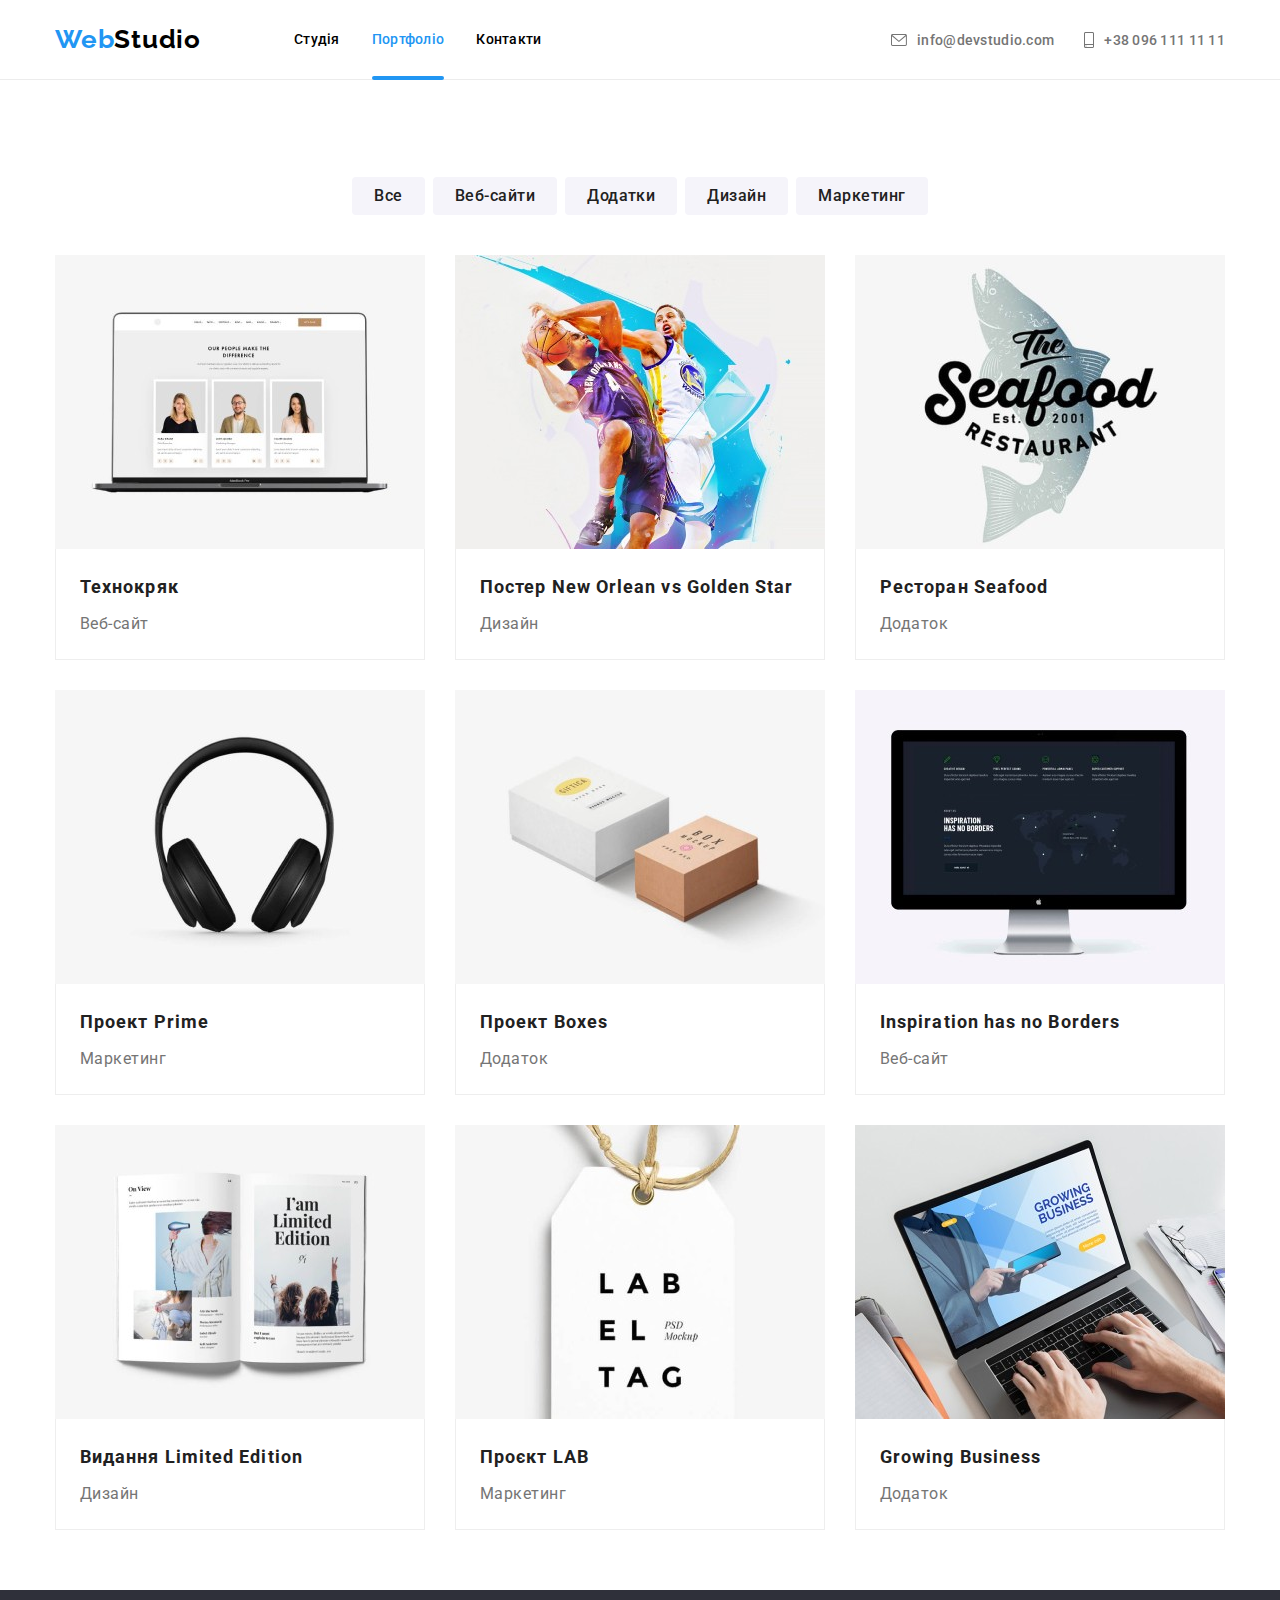
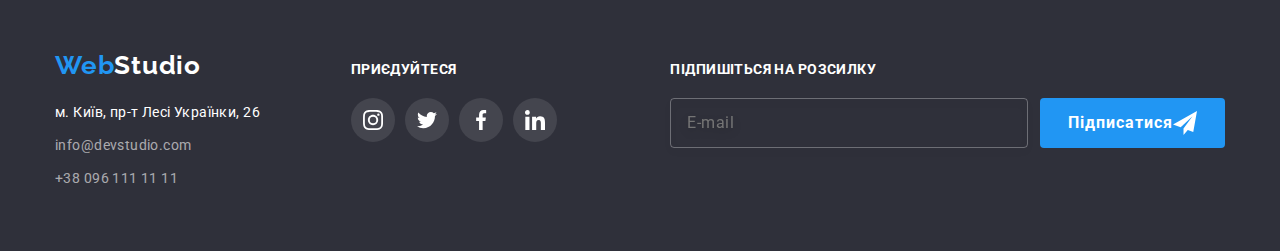
==== commit 5ef07a35: "add lst" ====
--- a/portfolio.html
+++ b/portfolio.html
@@ -264,7 +264,7 @@
                       height="294"
                     />
                   </picture>
-                  3
+
                   <p class="card__overlay">
                     РРесурс пропонує комплексні пропозиції з різним рівнем функціоналу та сервісів.
                     Все це дозволить відвідувачу отримати вичерпні відомості про компанії чи
--- a/css/main.min.css
+++ b/css/main.min.css
@@ -1,2 +1,2 @@
-:root{--main-text-color: #212121;--scdry-text-color: #757575;--primary-white-color: #ffffff;--accent-color: #2196f3;--footer-link-color: rgba(255, 255, 255, 0.6);--logo-part-hdr-color: #000000;--logo-part-ftr-color: #ffffff;--footer-bg-color: #2f303a;--icon-uactive-color: #afb1b8;--main-sctn-bg: #f5f4fa}.contacts__link,.footer-contacts__link{display:-webkit-inline-box;display:-ms-inline-flexbox;display:inline-flex;-webkit-box-align:center;-ms-flex-align:center;align-items:center;height:100%;text-decoration:none;-webkit-transition:color 250ms cubic-bezier(0.4, 0, 0.2, 1);transition:color 250ms cubic-bezier(0.4, 0, 0.2, 1)}.hero__button,.projects__button,.modal__form-btn,.subscribe__button{display:-webkit-box;display:-ms-flexbox;display:flex;-webkit-box-align:center;-ms-flex-align:center;align-items:center;-webkit-box-pack:center;-ms-flex-pack:center;justify-content:center;font-size:16px;border:0;border-radius:4px;cursor:pointer;-webkit-transition:-webkit-box-shadow 250ms cubic-bezier(0.4, 0, 0.2, 1);transition:-webkit-box-shadow 250ms cubic-bezier(0.4, 0, 0.2, 1);transition:box-shadow 250ms cubic-bezier(0.4, 0, 0.2, 1);transition:box-shadow 250ms cubic-bezier(0.4, 0, 0.2, 1), -webkit-box-shadow 250ms cubic-bezier(0.4, 0, 0.2, 1)}.footer-socials__subtitle,.subscribe__subtitle{font-weight:700;font-size:14px;line-height:1.14;letter-spacing:0.03em;text-transform:uppercase;color:var(--primary-white-color)}body{font-family:Roboto, sans-serif;background-color:#ffffff;color:var(--title-text-color);margin:0}body.modal-open{overflow:hidden}body.is-open{overflow:hidden}img{display:block;max-width:100%;height:auto}a:hover{cursor:pointer}.features__title,.projects__title{visibility:hidden}.container{margin-right:auto;margin-left:auto;padding-right:15px;padding-left:15px}@media screen and (min-width: 480px){.container{width:480px}}@media screen and (min-width: 768px){.container{width:768px}}@media screen and (min-width: 1200px){.container{width:1200px}}h1,h2,h3,ul,li,p{margin:0;padding:0}li{list-style:none}a{text-decoration:none}.header{position:relative;height:80px;border-bottom:1px solid #ececec}.header__container{display:-webkit-box;display:-ms-flexbox;display:flex;-webkit-box-align:center;-ms-flex-align:center;align-items:center;-webkit-box-pack:justify;-ms-flex-pack:justify;justify-content:space-between;height:100%}@media screen and (min-width: 768px){.header__container{-webkit-box-pack:start;-ms-flex-pack:start;justify-content:start;gap:88px;height:100%}}@media screen and (min-width: 1200px){.header__container{gap:93px}}.header__logo{display:block;z-index:1}.header__logo-part{color:#000000}.header__menu-btn{display:-webkit-inline-box;display:-ms-inline-flexbox;display:inline-flex;margin:0;padding:0;border:none;background-color:transparent;z-index:10}.header__menu-btn__icon:hover,.header__menu-btn__icon:focus{fill:var(--accent-color)}.header__menu-btn .icon-cross{display:none}.header__menu-btn.is-open .icon-cross{display:block}.header__menu-btn.is-open .icon-menu{display:none}@media screen and (min-width: 768px){.header__menu-btn{display:none}}.header__icon:hover,.header__icon:focus{fill:var(--accent-color)}.hero{max-width:1600px;margin-left:auto;margin-right:auto;padding:118px 0px;background-image:-webkit-gradient(linear, left top, right top, from(rgba(47,48,58,0.4)), to(rgba(47,48,58,0.4))),url("../../img/bg/hero-bg_sm.jpg");background-image:linear-gradient(to right, rgba(47,48,58,0.4), rgba(47,48,58,0.4)),url("../../img/bg/hero-bg_sm.jpg");background-repeat:no-repeat;background-position:center;background-origin:border-box;background-size:cover}@media (min-device-pixel-ratio: 2), (-webkit-min-device-pixel-ratio: 2), (min-resolution: 192dpi), (min-resolution: 2dppx){.hero{background-image:-webkit-gradient(linear, left top, right top, from(rgba(47,48,58,0.4)), to(rgba(47,48,58,0.4))),url("../../img/bg/hero-bg_sm@2x.jpg");background-image:linear-gradient(to right, rgba(47,48,58,0.4), rgba(47,48,58,0.4)),url("../../img/bg/hero-bg_sm@2x.jpg")}}@media screen and (min-width: 768px){.hero{ackground-image:linear-gradient(to right, rgba(47,48,58,0.4), rgba(47,48,58,0.4)),url("../../img/bg/hero-bg_md.jpg")}}@media screen and (min-width: 768px) and (min-device-pixel-ratio: 2), screen and (min-width: 768px) and (-webkit-min-device-pixel-ratio: 2), screen and (min-width: 768px) and (min-resolution: 192dpi), screen and (min-width: 768px) and (min-resolution: 2dppx){.hero{background-image:-webkit-gradient(linear, left top, right top, from(rgba(47,48,58,0.4)), to(rgba(47,48,58,0.4))),url("../../img/bg/hero-bg_md@2x.jpg");background-image:linear-gradient(to right, rgba(47,48,58,0.4), rgba(47,48,58,0.4)),url("../../img/bg/hero-bg_md@2x.jpg")}}@media screen and (min-width: 1200px){.hero{ackground-image:linear-gradient(to right, rgba(47,48,58,0.4), rgba(47,48,58,0.4)),url("../../img/bg/hero-bg_lg.jpg")}}@media screen and (min-width: 1200px) and (min-device-pixel-ratio: 2), screen and (min-width: 1200px) and (-webkit-min-device-pixel-ratio: 2), screen and (min-width: 1200px) and (min-resolution: 192dpi), screen and (min-width: 1200px) and (min-resolution: 2dppx){.hero{background-image:-webkit-gradient(linear, left top, right top, from(rgba(47,48,58,0.4)), to(rgba(47,48,58,0.4))),url("../../img/bg/hero-bg_lg@2x.jpg");background-image:linear-gradient(to right, rgba(47,48,58,0.4), rgba(47,48,58,0.4)),url("../../img/bg/hero-bg_lg@2x.jpg")}}@media screen and (min-width: 1200px){.hero{padding:200px 0px}}.hero__title{max-width:360px;margin:0 auto;font-weight:900;font-size:26px;line-height:calc(42 / 26);text-align:center;letter-spacing:0.06em;text-transform:uppercase;color:var(--primary-white-color)}@media screen and (min-width: 1200px){.hero__title{max-width:696px;font-weight:900;font-size:44px}}.hero__button{font-weight:700;line-height:1.88;letter-spacing:.06em;background:var(--accent-color);color:var(--primary-white-color);margin-left:auto;margin-right:auto;margin-top:30px;min-width:200px;min-height:50px;-webkit-transition:-webkit-box-shadow 250ms cubic-bezier(0.4, 0, 0.2, 1);transition:-webkit-box-shadow 250ms cubic-bezier(0.4, 0, 0.2, 1);transition:box-shadow 250ms cubic-bezier(0.4, 0, 0.2, 1);transition:box-shadow 250ms cubic-bezier(0.4, 0, 0.2, 1), -webkit-box-shadow 250ms cubic-bezier(0.4, 0, 0.2, 1)}.hero__button:hover{-webkit-box-shadow:0px 4px 4px rgba(0,0,0,0.15);box-shadow:0px 4px 4px rgba(0,0,0,0.15)}.features{padding-top:60px;padding-bottom:60px}.features__list{display:-webkit-box;display:-ms-flexbox;display:flex;-webkit-box-align:baseline;-ms-flex-align:baseline;align-items:baseline;-webkit-box-pack:center;-ms-flex-pack:center;justify-content:center;-ms-flex-wrap:wrap;flex-wrap:wrap;gap:30px}@media screen and (min-width: 768px){.features__list{-webkit-box-pack:start;-ms-flex-pack:start;justify-content:flex-start}}.features__item{-ms-flex-preferred-size:100%;flex-basis:100%}@media screen and (min-width: 768px){.features__item{-ms-flex-preferred-size:calc((100% - 30px) / 2);flex-basis:calc((100% - 30px) / 2)}}@media screen and (min-width: 1200px){.features__item{-ms-flex-preferred-size:calc((100% - 3 * 30px) / 4);flex-basis:calc((100% - 3 * 30px) / 4)}}.features__illustr{display:-webkit-box;display:-ms-flexbox;display:flex;-webkit-box-pack:center;-ms-flex-pack:center;justify-content:center;-webkit-box-align:center;-ms-flex-align:center;align-items:center;max-width:450px;height:120px;background:#f5f4fa;border-radius:4px}.features__subtitle{margin-top:30px;font-weight:700;font-size:14px;line-height:1.14;letter-spacing:0.03em;text-align:center;text-transform:uppercase}.features__descr{margin-top:10px;font-weight:400;font-size:14px;line-height:1.71;letter-spacing:0.03em;color:var(--scdry-text-color)}.services{padding-bottom:94px;display:none}@media screen and (min-width: 1200px){.services{display:block}}.services__title{font-weight:700;font-size:36px;line-height:1.17;text-align:center;letter-spacing:0.03em}.services__list{display:-webkit-box;display:-ms-flexbox;display:flex;gap:30px;margin-top:50px;line-height:0}.services__item{display:inline-block;position:relative}.services__descr{display:-webkit-box;display:-ms-flexbox;display:flex;-webkit-box-pack:center;-ms-flex-pack:center;justify-content:center;-webkit-box-align:center;-ms-flex-align:center;align-items:center;position:absolute;bottom:0;width:100%;height:70px;background:rgba(47,48,58,0.8);font-weight:700;font-size:14px;line-height:1.14;letter-spacing:0.03em;text-transform:uppercase;color:var(--primary-white-color)}.team{padding-top:60px;padding-bottom:60px;background-color:#f5f4fa}.team__title{margin:0 auto;font-weight:700;font-size:28px;line-height:1.17;text-align:center;letter-spacing:0.03em}@media screen and (min-width: 1200px){.team__title{font-size:36px}}.team__list{display:-webkit-box;display:-ms-flexbox;display:flex;-webkit-box-pack:center;-ms-flex-pack:center;justify-content:center;-ms-flex-wrap:wrap;flex-wrap:wrap;gap:30px;padding-left:0;margin-top:30px}.clients{padding-top:60px;padding-bottom:60px}.clients__title{font-weight:700;font-size:28px;line-height:1.17;text-align:center;letter-spacing:0.03em}@media screen and (min-width: 1200px){.clients__title{ont-size:36px}}.clients__list{display:-webkit-box;display:-ms-flexbox;display:flex;-ms-flex-wrap:wrap;flex-wrap:wrap;gap:30px;padding-left:0;margin-top:30px}.clients__item{-ms-flex-preferred-size:calc((100% - 30px) / 2);flex-basis:calc((100% - 30px) / 2)}@media screen and (min-width: 768px){.clients__item{-ms-flex-preferred-size:calc((100% - 2 * 30px) / 3);flex-basis:calc((100% - 2 * 30px) / 3)}}@media screen and (min-width: 1200px){.clients__item{-ms-flex-preferred-size:calc((100% - 5 * 30px) / 6);flex-basis:calc((100% - 5 * 30px) / 6)}}.clients__link{display:-webkit-box;display:-ms-flexbox;display:flex;-webkit-box-pack:center;-ms-flex-pack:center;justify-content:center;-webkit-box-align:center;-ms-flex-align:center;align-items:center;padding-top:16px;padding-bottom:16px;width:100%;height:100%;color:#afb1b8;background-color:var(--primary-white-color);border:1px solid #afb1b8;border-radius:4px;-webkit-transition:border-color 250ms cubic-bezier(0.4, 0, 0.2, 1),color 250ms cubic-bezier(0.4, 0, 0.2, 1);transition:border-color 250ms cubic-bezier(0.4, 0, 0.2, 1),color 250ms cubic-bezier(0.4, 0, 0.2, 1)}.clients__link:hover,.clients__link:focus{border-color:var(--accent-color);color:var(--accent-color)}.clients__icon{fill:currentColor}.footer{padding-top:60px;padding-bottom:60px;background-color:#2f303a}@media screen and (min-width: 768px){.footer__container{display:-webkit-box;display:-ms-flexbox;display:flex;-webkit-box-pack:center;-ms-flex-pack:center;justify-content:center;-webkit-box-align:baseline;-ms-flex-align:baseline;align-items:baseline;-ms-flex-wrap:wrap;flex-wrap:wrap;-webkit-column-gap:165px;column-gap:165px}}@media screen and (min-width: 1200px){.footer__container{-webkit-box-orient:horizontal;-webkit-box-direction:normal;-ms-flex-flow:row;flex-flow:row;-webkit-box-pack:justify;-ms-flex-pack:justify;justify-content:space-between;gap:70px}}.footer__addr-block{display:-webkit-box;display:-ms-flexbox;display:flex;-webkit-box-pack:center;-ms-flex-pack:center;justify-content:center;-webkit-box-align:center;-ms-flex-align:center;align-items:center;-webkit-box-orient:vertical;-webkit-box-direction:normal;-ms-flex-direction:column;flex-direction:column}@media screen and (min-width: 1200px){.footer__addr-block{-webkit-box-align:start;-ms-flex-align:start;align-items:flex-start}}@media screen and (min-width: 1200px){.footer__addr-block{-webkit-box-pack:start;-ms-flex-pack:start;justify-content:start}}.footer__logo-part{color:var(--primary-white-color)}.projects{padding-top:60px;padding-bottom:60px}.projects__filter{display:-webkit-box;display:-ms-flexbox;display:flex;-webkit-box-pack:start;-ms-flex-pack:start;justify-content:start;-ms-flex-wrap:wrap;flex-wrap:wrap;row-gap:15px;-webkit-column-gap:8px;column-gap:8px}@media screen and (min-width: 768px){.projects__filter{-webkit-box-pack:center;-ms-flex-pack:center;justify-content:center;gap:8px}}.projects__button{font-weight:500;line-height:1.63;letter-spacing:.03em;background:#f5f4fa;color:#212121;width:100%;height:38px;padding-left:22px;padding-right:22px;-webkit-transition:color 250ms cubic-bezier(0.4, 0, 0.2, 1),background 250ms cubic-bezier(0.4, 0, 0.2, 1),-webkit-box-shadow 250ms cubic-bezier(0.4, 0, 0.2, 1);transition:color 250ms cubic-bezier(0.4, 0, 0.2, 1),background 250ms cubic-bezier(0.4, 0, 0.2, 1),-webkit-box-shadow 250ms cubic-bezier(0.4, 0, 0.2, 1);transition:box-shadow 250ms cubic-bezier(0.4, 0, 0.2, 1),color 250ms cubic-bezier(0.4, 0, 0.2, 1),background 250ms cubic-bezier(0.4, 0, 0.2, 1);transition:box-shadow 250ms cubic-bezier(0.4, 0, 0.2, 1),color 250ms cubic-bezier(0.4, 0, 0.2, 1),background 250ms cubic-bezier(0.4, 0, 0.2, 1),-webkit-box-shadow 250ms cubic-bezier(0.4, 0, 0.2, 1)}.projects__button:hover,.projects__button:focus,.projects__button:active{background:var(--accent-color);color:var(--primary-white-color);-webkit-box-shadow:0px 1px 3px rgba(0,0,0,0.12),0px 1px 1px rgba(0,0,0,0.14),0px 3px 2px rgba(0,0,0,0.2);box-shadow:0px 1px 3px rgba(0,0,0,0.12),0px 1px 1px rgba(0,0,0,0.14),0px 3px 2px rgba(0,0,0,0.2)}.modal{position:relative;padding:40px;margin-left:auto;margin-right:auto;max-width:450px;background:#fff;-webkit-box-shadow:0px 1px 3px rgba(0,0,0,0.12),0px 1px 1px rgba(0,0,0,0.14),0px 2px 1px rgba(0,0,0,0.2);box-shadow:0px 1px 3px rgba(0,0,0,0.12),0px 1px 1px rgba(0,0,0,0.14),0px 2px 1px rgba(0,0,0,0.2);border-radius:4px;opacity:1;-webkit-transition:opacity 600ms cubic-bezier(0.4, 0, 0.2, 1) 100ms,-webkit-transform 600ms cubic-bezier(0.4, 0, 0.2, 1);transition:opacity 600ms cubic-bezier(0.4, 0, 0.2, 1) 100ms,-webkit-transform 600ms cubic-bezier(0.4, 0, 0.2, 1);transition:transform 600ms cubic-bezier(0.4, 0, 0.2, 1),opacity 600ms cubic-bezier(0.4, 0, 0.2, 1) 100ms;transition:transform 600ms cubic-bezier(0.4, 0, 0.2, 1),opacity 600ms cubic-bezier(0.4, 0, 0.2, 1) 100ms,-webkit-transform 600ms cubic-bezier(0.4, 0, 0.2, 1)}@media screen and (min-width: 768px){.modal{max-width:528px}}.backdrop.is-hidden .modal{opacity:0;-webkit-transform:perspective(300px) scale(0.1) rotateX(180deg);transform:perspective(300px) scale(0.1) rotateX(180deg)}.modal__title{font-weight:700;font-size:20px;line-height:calc(23 / 20);text-align:center;letter-spacing:0.03em;color:#212121}.modal__close-btn{position:absolute;right:8px;top:8px;width:30px;height:30px;cursor:pointer;background:#ffffff;border:1px solid rgba(0,0,0,0.1);border-radius:50%}.modal__close-icon{-webkit-transition:fill 255ms cubic-bezier(0.4, 0, 0.2, 1);transition:fill 255ms cubic-bezier(0.4, 0, 0.2, 1)}.modal__close-btn:hover .modal__close-icon,.modal__close-btn:focus .modal__close-icon{fill:var(--accent-color)}.modal__form-btn{font-weight:700;line-height:1.88;letter-spacing:.06em;background:var(--accent-color);color:var(--primary-white-color);margin:0 auto;margin-top:30px;width:200px;height:50px}.modal__form-btn:hover,.modal__form-btn:focus{-webkit-box-shadow:0px 4px 4px rgba(0,0,0,0.15);box-shadow:0px 4px 4px rgba(0,0,0,0.15)}.logo{font-family:"Raleway", sans-serif;font-weight:700;font-size:26px;line-height:1.19;letter-spacing:0.03em;color:var(--accent-color)}.nav{display:-webkit-box;display:-ms-flexbox;display:flex;-webkit-box-align:start;-ms-flex-align:start;align-items:flex-start;-webkit-box-orient:vertical;-webkit-box-direction:normal;-ms-flex-direction:column;flex-direction:column;gap:32px;margin-bottom:auto;max-width:480px}@media screen and (min-width: 768px){.nav{-webkit-box-orient:horizontal;-webkit-box-direction:normal;-ms-flex-direction:row;flex-direction:row;-webkit-box-align:center;-ms-flex-align:center;align-items:center;margin-bottom:0;height:100%}}.nav__item{display:block;height:100%}.nav__link{position:relative;display:-webkit-box;display:-ms-flexbox;display:flex;-webkit-box-pack:center;-ms-flex-pack:center;justify-content:center;-webkit-box-align:center;-ms-flex-align:center;align-items:center;height:100%;font-weight:500;font-size:40px;line-height:calc(47 / 40);letter-spacing:0.02em;color:var(--title-text-color);text-decoration:none;-webkit-transition:color 250ms cubic-bezier(0.4, 0, 0.2, 1);transition:color 250ms cubic-bezier(0.4, 0, 0.2, 1)}.nav__link::after{content:" ";display:block;position:absolute;bottom:-1px;width:100%;height:4px;background:var(--accent-color);border-radius:2px;opacity:0}@media screen and (min-width: 768px){.nav__link--current::after{opacity:1}}@media screen and (min-width: 768px){.nav__link:hover,.nav__link:focus,.nav__link--current{color:var(--accent-color)}}@media screen and (min-width: 768px){.nav__link{font-size:14px}}.nav__link--current{color:var(--accent-color)}.contacts{bottom:0;display:-webkit-box;display:-ms-flexbox;display:flex;-webkit-box-align:start;-ms-flex-align:start;align-items:flex-start;-webkit-box-orient:vertical;-webkit-box-direction:reverse;-ms-flex-direction:column-reverse;flex-direction:column-reverse;gap:30px}@media screen and (min-width: 768px){.contacts{-webkit-box-orient:vertical;-webkit-box-direction:normal;-ms-flex-direction:column;flex-direction:column;-webkit-box-pack:center;-ms-flex-pack:center;justify-content:center;gap:10px}}@media screen and (min-width: 1200px){.contacts{-webkit-box-orient:horizontal;-webkit-box-direction:normal;-ms-flex-direction:row;flex-direction:row;-webkit-box-align:center;-ms-flex-align:center;align-items:center;gap:30px}}.contacts__item{display:-webkit-box;display:-ms-flexbox;display:flex;-webkit-box-align:center;-ms-flex-align:center;align-items:center;-webkit-box-pack:center;-ms-flex-pack:center;justify-content:center;font-style:normal;font-weight:500;font-size:34px;line-height:40px;letter-spacing:0.02em;color:var(--accent-color)}@media screen and (max-width: 450px){.contacts__item{font-size:26px}}.contacts__item.mail-item{font-size:24px;color:#757575}@media screen and (min-width: 768px){.contacts__item.mail-item{font-size:12px;color:#757575;line-height:14px}}@media screen and (min-width: 1200px){.contacts__item.mail-item{font-size:14px}}@media screen and (min-width: 768px){.contacts__item{font-size:12px;color:#757575;line-height:0}}@media screen and (min-width: 1200px){.contacts__item{font-size:14px;line-height:calc(16 / 14);margin-left:auto}}.contacts__link{color:inherit}@media screen and (min-width: 768px){.contacts__link:hover,.contacts__link:focus,.contacts__link--current{color:var(--accent-color)}}.contacts__icon{display:none;fill:currentColor;margin-right:10px}@media screen and (min-width: 768px){.contacts__icon{display:inline-block}}.socials{display:-webkit-box;display:-ms-flexbox;display:flex;-webkit-box-pack:center;-ms-flex-pack:center;justify-content:center;margin-top:16px;gap:10px}.socials__link{background-color:rgba(0,0,0,0);color:#afb1b8;display:-webkit-box;display:-ms-flexbox;display:flex;-webkit-box-pack:center;-ms-flex-pack:center;justify-content:center;-webkit-box-align:center;-ms-flex-align:center;align-items:center;width:44px;height:44px;border-radius:50%;-webkit-transition:color 250ms cubic-bezier(0.4, 0, 0.2, 1),background-color 250ms cubic-bezier(0.4, 0, 0.2, 1);transition:color 250ms cubic-bezier(0.4, 0, 0.2, 1),background-color 250ms cubic-bezier(0.4, 0, 0.2, 1)}@media screen and (min-width: 768px){.socials__link:hover,.socials__link:focus{background-color:var(--accent-color)}}.socials__icon{fill:currentColor}.socials__link:hover .socials__icon,.socials__link:focus .socials__icon{fill:var(--primary-white-color)}.menu-container.is-open{display:-webkit-box;display:-ms-flexbox;display:flex;-webkit-box-orient:vertical;-webkit-box-direction:normal;-ms-flex-direction:column;flex-direction:column;-webkit-box-align:center;-ms-flex-align:center;align-items:center;z-index:5;-webkit-transform:translateY(100%);transform:translateY(100%);-webkit-transition:-webkit-transform 600ms cubic-bezier(0.4, 0, 0.2, 1);transition:-webkit-transform 600ms cubic-bezier(0.4, 0, 0.2, 1);transition:transform 600ms cubic-bezier(0.4, 0, 0.2, 1);transition:transform 600ms cubic-bezier(0.4, 0, 0.2, 1), -webkit-transform 600ms cubic-bezier(0.4, 0, 0.2, 1)}@media screen and (min-width: 768px){.menu-container.is-open{-webkit-transform:none;transform:none;-webkit-box-orient:horizontal;-webkit-box-direction:normal;-ms-flex-direction:row;flex-direction:row;gap:84px;height:100%;-webkit-transition:none;transition:none}}@media screen and (max-width: 767px){.menu-container{display:-webkit-box;display:-ms-flexbox;display:flex;-webkit-box-orient:vertical;-webkit-box-direction:normal;-ms-flex-direction:column;flex-direction:column;-webkit-box-align:center;-ms-flex-align:center;align-items:center;position:fixed;top:-100%;left:0;width:100%;height:100vh;padding:48px 40px;background-color:#fff;overflow-y:scroll;z-index:5;-webkit-transition:-webkit-transform 600ms cubic-bezier(0.4, 0, 0.2, 1);transition:-webkit-transform 600ms cubic-bezier(0.4, 0, 0.2, 1);transition:transform 600ms cubic-bezier(0.4, 0, 0.2, 1);transition:transform 600ms cubic-bezier(0.4, 0, 0.2, 1), -webkit-transform 600ms cubic-bezier(0.4, 0, 0.2, 1)}}@media screen and (min-width: 768px){.menu-container{display:-webkit-box;display:-ms-flexbox;display:flex;-webkit-box-pack:start;-ms-flex-pack:start;justify-content:flex-start;width:100%;height:100%}}@media screen and (min-width: 1200px){.menu-container{-webkit-box-pack:justify;-ms-flex-pack:justify;justify-content:space-between;width:100%}}.menu-container__wrapper{display:-webkit-box;display:-ms-flexbox;display:flex;-webkit-box-orient:vertical;-webkit-box-direction:normal;-ms-flex-direction:column;flex-direction:column;gap:64px;height:100%}@media screen and (min-width: 480px){.menu-container__wrapper{width:400px}}@media screen and (min-width: 768px){.menu-container__wrapper{width:100%;-webkit-box-orient:horizontal;-webkit-box-direction:normal;-ms-flex-direction:row;flex-direction:row;-webkit-box-pack:justify;-ms-flex-pack:justify;justify-content:space-between}}.menu-socials{display:-webkit-box;display:-ms-flexbox;display:flex;-webkit-box-pack:center;-ms-flex-pack:center;justify-content:center;-ms-flex-wrap:wrap;flex-wrap:wrap}.menu-socials__link{display:block;-ms-flex-negative:1;flex-shrink:1;width:100%;height:100%;padding-right:10px;font-weight:500;font-size:18px;line-height:22px;letter-spacing:0.02em;color:var(--accent-color);border-radius:0;border-right:1px solid rgba(33,33,33,0.2)}@media screen and (min-width: 450px){.menu-socials{-webkit-box-pack:start;-ms-flex-pack:start;justify-content:start;-ms-flex-wrap:row;flex-wrap:row}}@media screen and (min-width: 768px){.menu-socials{display:none}}.member{background-color:var(--primary-white-color);max-width:450px;-webkit-box-shadow:0px 1px 3px rgba(0,0,0,0.12),0px 1px 1px rgba(0,0,0,0.14),0px 2px 1px rgba(0,0,0,0.2);box-shadow:0px 1px 3px rgba(0,0,0,0.12),0px 1px 1px rgba(0,0,0,0.14),0px 2px 1px rgba(0,0,0,0.2);border-radius:0px 0px 4px 4px}@media screen and (min-width: 768px){.member{-ms-flex-preferred-size:calc((100% - 30px) / 2);flex-basis:calc((100% - 30px) / 2)}}@media screen and (min-width: 1200px){.member{-ms-flex-preferred-size:calc((100% - 3 * 30px) / 4);flex-basis:calc((100% - 3 * 30px) / 4)}}.member__photo{display:block;width:100%}.member__info{padding-top:30px;padding-bottom:30px}.member__name{font-weight:500;font-size:16px;line-height:1.19;letter-spacing:0.03em;text-align:center}.member__descr{margin-top:10px;font-size:16px;line-height:1.19;letter-spacing:0.03em;color:var(--descr-text-color);text-align:center}.address{margin-top:20px;font-style:normal;font-size:14px;line-height:1.71;letter-spacing:0.03em;text-align:center}.address__link{display:block;margin:0 auto;font-size:14px;line-height:1.71;letter-spacing:0.03em;color:var(--primary-white-color);-webkit-transition:color 250ms cubic-bezier(0.4, 0, 0.2, 1);transition:color 250ms cubic-bezier(0.4, 0, 0.2, 1)}.address__link:hover,.address__link:focus{color:var(--accent-color)}.footer-socials{display:-webkit-box;display:-ms-flexbox;display:flex;-webkit-box-orient:vertical;-webkit-box-direction:normal;-ms-flex-direction:column;flex-direction:column;-webkit-box-align:center;-ms-flex-align:center;align-items:center;gap:20px;padding-top:12px;min-width:206px;margin-top:60px}@media screen and (min-width: 768px){.footer-socials{margin-top:0;padding-top:5px}}@media screen and (min-width: 1200px){.footer-socials{-webkit-box-align:start;-ms-flex-align:start;align-items:start;margin-right:23px}}.footer-socials__list{display:-webkit-box;display:-ms-flexbox;display:flex;-webkit-box-pack:start;-ms-flex-pack:start;justify-content:flex-start;gap:10px}.footer-socials__link{background-color:rgba(255,255,255,0.1);color:#fff;-webkit-transition:background-color 250ms cubic-bezier(0.4, 0, 0.2, 1);transition:background-color 250ms cubic-bezier(0.4, 0, 0.2, 1)}.footer-socials__link:hover,.footer-socials__link:focus{background-color:var(--accent-color)}.footer-socials__icon{fill:#fff}.subscribe{margin-top:60px}@media screen and (min-width: 1200px){.subscribe{margin-top:0}}.subscribe__subtitle{text-align:center}@media screen and (min-width: 1200px){.subscribe__subtitle{text-align:left}}.subscribe__form{display:-webkit-box;display:-ms-flexbox;display:flex;-webkit-box-orient:vertical;-webkit-box-direction:normal;-ms-flex-direction:column;flex-direction:column;-webkit-box-align:center;-ms-flex-align:center;align-items:center;gap:20px;margin-top:20px}@media screen and (min-width: 1200px){.subscribe__form{-webkit-box-orient:horizontal;-webkit-box-direction:normal;-ms-flex-direction:row;flex-direction:row;gap:12px}}.subscribe__input-wrapper{width:100%}.subscribe__form-input{width:100%}@media screen and (min-width: 768px){.subscribe__form-input{width:450px}}@media screen and (min-width: 1200px){.subscribe__form-input{width:358px}}.subscribe__form-input{display:block;max-width:450px;max-width:100%;height:50px;padding-left:16px;font-size:16px;line-height:20px;letter-spacing:0.03em;color:rgba(255,255,255,0.6);background-color:transparent;border:1px solid rgba(255,255,255,0.3);-webkit-filter:drop-shadow(0px 4px 4px rgba(0,0,0,0.15));filter:drop-shadow(0px 4px 4px rgba(0,0,0,0.15));border-radius:4px}.subscribe__button{font-weight:700;line-height:1.88;letter-spacing:.06em;background:var(--accent-color);color:var(--primary-white-color);max-width:200px;min-height:50px;padding-left:28px;padding-right:28px}.subscribe__button-icon{fill:var(--primary-white-color)}.form{width:100%;margin-right:0}.form__box{position:relative;display:-webkit-box;display:-ms-flexbox;display:flex;-webkit-box-orient:vertical;-webkit-box-direction:normal;-ms-flex-direction:column;flex-direction:column;font-size:12px;line-height:calc(14 / 12);letter-spacing:0.01em;color:#757575;cursor:pointer;-webkit-transition:fill 250ms cubic-bezier(0.4, 0, 0.2, 1);transition:fill 250ms cubic-bezier(0.4, 0, 0.2, 1)}.form__box:not(:first-child){margin-top:10px}.form__box:nth-child(1){margin-top:12px}.form__label{display:-webkit-box;display:-ms-flexbox;display:flex;-webkit-box-align:center;-ms-flex-align:center;align-items:center;-webkit-box-pack:start;-ms-flex-pack:start;justify-content:flex-start;height:24px;-webkit-user-select:none;-moz-user-select:none;-ms-user-select:none;user-select:none}.form__input{margin-top:4px;padding:12px 42px;height:40px;border:1px solid rgba(33,33,33,0.2);border-radius:4px;-webkit-transition:border-color 250ms cubic-bezier(0.4, 0, 0.2, 1);transition:border-color 250ms cubic-bezier(0.4, 0, 0.2, 1)}.form__input:hover,.form__input:focus{border-color:var(--accent-color)}.form__icon{position:absolute;bottom:14px;left:14px;-webkit-transition:fill 250ms cubic-bezier(0.4, 0, 0.2, 1);transition:fill 250ms cubic-bezier(0.4, 0, 0.2, 1)}.form__input:hover+.form__icon,.form__input:focus+.form__icon{fill:var(--accent-color)}.form__textarea{resize:none;margin-top:4px;height:120px;display:block;padding:12px 16px;border:1px solid rgba(33,33,33,0.2);border-radius:4px;-webkit-transition:border-color 250ms cubic-bezier(0.4, 0, 0.2, 1);transition:border-color 250ms cubic-bezier(0.4, 0, 0.2, 1)}.form__textarea::-webkit-input-placeholder{color:rgba(117,117,117,0.5)}.form__textarea:-ms-input-placeholder{color:rgba(117,117,117,0.5)}.form__textarea::-ms-input-placeholder{color:rgba(117,117,117,0.5)}.form__textarea::placeholder{color:rgba(117,117,117,0.5)}@media screen and (max-width: 453px){.form .checkbox-label{display:-webkit-box;display:-ms-flexbox;display:flex;-webkit-box-pack:center;-ms-flex-pack:center;justify-content:center;-ms-flex-wrap:wrap;flex-wrap:wrap}}.form__checkbox-box{position:relative;display:-webkit-box;display:-ms-flexbox;display:flex;-webkit-box-pack:center;-ms-flex-pack:center;justify-content:center;-webkit-box-align:center;-ms-flex-align:center;align-items:center;padding-top:20px;font-size:12px;line-height:calc(24 / 14);letter-spacing:0.03em;color:#757575}@media screen and (min-width: 1200px){.form__checkbox-box{font-size:14px}}.form__checkbox{appearance:none;-webkit-appearance:none;-moz-appearance:none;padding:0;margin:0;border:none}.form__checkbox-custom{margin-top:0;margin-right:7px;display:-webkit-box;display:-ms-flexbox;display:flex;-webkit-box-pack:center;-ms-flex-pack:center;justify-content:center;-webkit-box-align:center;-ms-flex-align:center;align-items:center;width:16px;height:15px;background-color:transparent;background-image:url(../img/icons/modal-check.svg);background-size:auto;background-position:center;background-repeat:no-repeat;background-size:1em;background-origin:border-box;border:1px solid #212121;border-radius:2px;pointer-events:none}.form__checkbox:checked+.form__checkbox-custom{fill-opacity:1}.form__checkbox:checked+.form__checkbox-custom{border:none;background-color:var(--accent-color);fill:var(--primary-white-color)}.form__checkbox-link{color:var(--accent-color);text-decoration:underline;text-underline-offset:1px;margin-left:4px}.cards-grid{display:-webkit-box;display:-ms-flexbox;display:flex;-ms-flex-wrap:wrap;flex-wrap:wrap;row-gap:30px;margin-top:40px}@media screen and (min-width: 768px){.cards-grid{gap:30px}}.card{-ms-flex-preferred-size:100%;flex-basis:100%;-webkit-transition:-webkit-box-shadow 250ms cubic-bezier(0.4, 0, 0.2, 1);transition:-webkit-box-shadow 250ms cubic-bezier(0.4, 0, 0.2, 1);transition:box-shadow 250ms cubic-bezier(0.4, 0, 0.2, 1);transition:box-shadow 250ms cubic-bezier(0.4, 0, 0.2, 1), -webkit-box-shadow 250ms cubic-bezier(0.4, 0, 0.2, 1)}@media screen and (min-width: 768px){.card{-ms-flex-preferred-size:calc((100% - 30px) / 2);flex-basis:calc((100% - 30px) / 2)}}@media screen and (min-width: 1200px){.card{-ms-flex-preferred-size:calc((100% - 2 * 30px) / 3);flex-basis:calc((100% - 2 * 30px) / 3)}}.card__link{height:100%;display:-webkit-box;display:-ms-flexbox;display:flex;-webkit-box-orient:vertical;-webkit-box-direction:normal;-ms-flex-direction:column;flex-direction:column}.card__illustr{position:relative;overflow:hidden;-webkit-transition:-webkit-box-shadow 250ms cubic-bezier(0.4, 0, 0.2, 1);transition:-webkit-box-shadow 250ms cubic-bezier(0.4, 0, 0.2, 1);transition:box-shadow 250ms cubic-bezier(0.4, 0, 0.2, 1);transition:box-shadow 250ms cubic-bezier(0.4, 0, 0.2, 1), -webkit-box-shadow 250ms cubic-bezier(0.4, 0, 0.2, 1)}.card:hover .card__illustr{-webkit-box-shadow:0px 4px 4px rgba(0,0,0,0.25);box-shadow:0px 4px 4px rgba(0,0,0,0.25)}.card__img{display:block;width:100%}.card__footer{border:1px solid #eeeeee;border-top:none;padding:20px 24px;-webkit-box-flex:1;-ms-flex-positive:1;flex-grow:1}.card__overlay{position:absolute;top:100%;left:0;-webkit-transition:-webkit-transform 250ms cubic-bezier(0.4, 0, 0.2, 1);transition:-webkit-transform 250ms cubic-bezier(0.4, 0, 0.2, 1);transition:transform 250ms cubic-bezier(0.4, 0, 0.2, 1);transition:transform 250ms cubic-bezier(0.4, 0, 0.2, 1), -webkit-transform 250ms cubic-bezier(0.4, 0, 0.2, 1);padding:63px 24px;width:100%;height:100%;background:rgba(33,150,243,0.9);font-weight:400;font-size:18px;line-height:1.56;letter-spacing:0.03em;color:#ffffff}.card:hover .card__overlay{-webkit-transform:translateY(-100%);transform:translateY(-100%)}.card__title{margin-top:0;margin-bottom:0;font-weight:700;font-size:18px;line-height:2;letter-spacing:0.06em;color:var(--main-text-color)}.card__descr{margin-top:4px;margin-bottom:0;font-size:16px;line-height:1.88;letter-spacing:0.03em;color:var(--scdry-text-color)}.card:hover{-webkit-box-shadow:0px 1px 3px rgba(0,0,0,0.12),0px 1px 1px rgba(0,0,0,0.14),0px 3px 2px rgba(0,0,0,0.2);box-shadow:0px 1px 3px rgba(0,0,0,0.12),0px 1px 1px rgba(0,0,0,0.14),0px 3px 2px rgba(0,0,0,0.2)}.footer-contacts{display:-webkit-box;display:-ms-flexbox;display:flex;-webkit-box-orient:vertical;-webkit-box-direction:normal;-ms-flex-direction:column;flex-direction:column;-webkit-box-align:center;-ms-flex-align:center;align-items:center;gap:9px;margin-top:9px}@media screen and (min-width: 1200px){.footer-contacts{-webkit-box-align:start;-ms-flex-align:start;align-items:flex-start}}.footer-contacts__link{font-weight:400;font-size:14px;line-height:1.71;letter-spacing:0.03em;color:rgba(255,255,255,0.6)}.footer-contacts__link:hover,.footer-contacts__link:focus{color:var(--accent-color)}.backdrop{position:fixed;top:0;left:0;width:100%;height:100%;background:rgba(0,0,0,0.2);opacity:1;-webkit-transition:opacity 900ms cubic-bezier(0.4, 0, 0.2, 1),visibility 900ms cubic-bezier(0.4, 0, 0.2, 1);transition:opacity 900ms cubic-bezier(0.4, 0, 0.2, 1),visibility 900ms cubic-bezier(0.4, 0, 0.2, 1);z-index:20;padding:93px 15px 94px 15px;overflow-y:scroll}.backdrop.is-hidden{opacity:0;visibility:hidden;pointer-events:none}
+:root{--main-text-color: #212121;--scdry-text-color: #757575;--primary-white-color: #ffffff;--accent-color: #2196f3;--footer-link-color: rgba(255, 255, 255, 0.6);--logo-part-hdr-color: #000000;--logo-part-ftr-color: #ffffff;--footer-bg-color: #2f303a;--icon-uactive-color: #afb1b8;--main-sctn-bg: #f5f4fa}.contacts__link,.footer-contacts__link{display:-webkit-inline-box;display:-ms-inline-flexbox;display:inline-flex;-webkit-box-align:center;-ms-flex-align:center;align-items:center;height:100%;text-decoration:none;-webkit-transition:color 250ms cubic-bezier(0.4, 0, 0.2, 1);transition:color 250ms cubic-bezier(0.4, 0, 0.2, 1)}.hero__button,.projects__button,.modal__form-btn,.subscribe__button{display:-webkit-box;display:-ms-flexbox;display:flex;-webkit-box-align:center;-ms-flex-align:center;align-items:center;-webkit-box-pack:center;-ms-flex-pack:center;justify-content:center;font-size:16px;border:0;border-radius:4px;cursor:pointer;-webkit-transition:-webkit-box-shadow 250ms cubic-bezier(0.4, 0, 0.2, 1);transition:-webkit-box-shadow 250ms cubic-bezier(0.4, 0, 0.2, 1);transition:box-shadow 250ms cubic-bezier(0.4, 0, 0.2, 1);transition:box-shadow 250ms cubic-bezier(0.4, 0, 0.2, 1), -webkit-box-shadow 250ms cubic-bezier(0.4, 0, 0.2, 1)}.footer-socials__subtitle,.subscribe__subtitle{font-weight:700;font-size:14px;line-height:1.14;letter-spacing:0.03em;text-transform:uppercase;color:var(--primary-white-color)}body{font-family:Roboto, sans-serif;background-color:#ffffff;color:var(--title-text-color);margin:0}body.modal-open{overflow:hidden}body.is-open{overflow:hidden}img{display:block;max-width:100%;height:auto}a:hover{cursor:pointer}.features__title,.projects__title{visibility:hidden}.container{margin-right:auto;margin-left:auto;padding-right:15px;padding-left:15px}@media screen and (min-width: 480px){.container{width:480px}}@media screen and (min-width: 768px){.container{width:768px}}@media screen and (min-width: 1200px){.container{width:1200px}}h1,h2,h3,ul,li,p{margin:0;padding:0}li{list-style:none}a{text-decoration:none}.header{position:relative;height:80px;border-bottom:1px solid #ececec}.header__container{display:-webkit-box;display:-ms-flexbox;display:flex;-webkit-box-align:center;-ms-flex-align:center;align-items:center;-webkit-box-pack:justify;-ms-flex-pack:justify;justify-content:space-between;height:100%}@media screen and (min-width: 768px){.header__container{-webkit-box-pack:start;-ms-flex-pack:start;justify-content:start;gap:88px;height:100%}}@media screen and (min-width: 1200px){.header__container{gap:93px}}.header__logo{display:block;z-index:1}.header__logo-part{color:#000000}.header__menu-btn{display:-webkit-inline-box;display:-ms-inline-flexbox;display:inline-flex;margin:0;padding:0;border:none;background-color:transparent;z-index:10}.header__menu-btn__icon:hover,.header__menu-btn__icon:focus{fill:var(--accent-color)}.header__menu-btn .icon-cross{display:none}.header__menu-btn.is-open .icon-cross{display:block}.header__menu-btn.is-open .icon-menu{display:none}@media screen and (min-width: 768px){.header__menu-btn{display:none}}.header__icon:hover,.header__icon:focus{fill:var(--accent-color)}.hero{max-width:1600px;margin-left:auto;margin-right:auto;padding:118px 0px;background-image:-webkit-gradient(linear, left top, right top, from(rgba(47,48,58,0.4)), to(rgba(47,48,58,0.4))),url("../img/bg/hero-bg_sm.jpg");background-image:linear-gradient(to right, rgba(47,48,58,0.4), rgba(47,48,58,0.4)),url("../img/bg/hero-bg_sm.jpg");background-repeat:no-repeat;background-position:center;background-origin:border-box;background-size:cover}@media (min-device-pixel-ratio: 2), (-webkit-min-device-pixel-ratio: 2), (min-resolution: 192dpi), (min-resolution: 2dppx){.hero{background-image:-webkit-gradient(linear, left top, right top, from(rgba(47,48,58,0.4)), to(rgba(47,48,58,0.4))),url("../img/bg/hero-bg_sm@2x.jpg");background-image:linear-gradient(to right, rgba(47,48,58,0.4), rgba(47,48,58,0.4)),url("../img/bg/hero-bg_sm@2x.jpg")}}@media screen and (min-width: 768px){.hero{ackground-image:linear-gradient(to right, rgba(47,48,58,0.4), rgba(47,48,58,0.4)),url("../img/bg/hero-bg_md.jpg")}}@media screen and (min-width: 768px) and (min-device-pixel-ratio: 2), screen and (min-width: 768px) and (-webkit-min-device-pixel-ratio: 2), screen and (min-width: 768px) and (min-resolution: 192dpi), screen and (min-width: 768px) and (min-resolution: 2dppx){.hero{background-image:-webkit-gradient(linear, left top, right top, from(rgba(47,48,58,0.4)), to(rgba(47,48,58,0.4))),url("../img/bg/hero-bg_md@2x.jpg");background-image:linear-gradient(to right, rgba(47,48,58,0.4), rgba(47,48,58,0.4)),url("../img/bg/hero-bg_md@2x.jpg")}}@media screen and (min-width: 1200px){.hero{ackground-image:linear-gradient(to right, rgba(47,48,58,0.4), rgba(47,48,58,0.4)),url("../img/bg/hero-bg_lg.jpg")}}@media screen and (min-width: 1200px) and (min-device-pixel-ratio: 2), screen and (min-width: 1200px) and (-webkit-min-device-pixel-ratio: 2), screen and (min-width: 1200px) and (min-resolution: 192dpi), screen and (min-width: 1200px) and (min-resolution: 2dppx){.hero{background-image:-webkit-gradient(linear, left top, right top, from(rgba(47,48,58,0.4)), to(rgba(47,48,58,0.4))),url("../img/bg/hero-bg_lg@2x.jpg");background-image:linear-gradient(to right, rgba(47,48,58,0.4), rgba(47,48,58,0.4)),url("../img/bg/hero-bg_lg@2x.jpg")}}@media screen and (min-width: 1200px){.hero{padding:200px 0px}}.hero__title{max-width:360px;margin:0 auto;font-weight:900;font-size:26px;line-height:calc(42 / 26);text-align:center;letter-spacing:0.06em;text-transform:uppercase;color:var(--primary-white-color)}@media screen and (min-width: 1200px){.hero__title{max-width:696px;font-weight:900;font-size:44px}}.hero__button{font-weight:700;line-height:1.88;letter-spacing:.06em;background:var(--accent-color);color:var(--primary-white-color);margin-left:auto;margin-right:auto;margin-top:30px;min-width:200px;min-height:50px;-webkit-transition:-webkit-box-shadow 250ms cubic-bezier(0.4, 0, 0.2, 1);transition:-webkit-box-shadow 250ms cubic-bezier(0.4, 0, 0.2, 1);transition:box-shadow 250ms cubic-bezier(0.4, 0, 0.2, 1);transition:box-shadow 250ms cubic-bezier(0.4, 0, 0.2, 1), -webkit-box-shadow 250ms cubic-bezier(0.4, 0, 0.2, 1)}.hero__button:hover{-webkit-box-shadow:0px 4px 4px rgba(0,0,0,0.15);box-shadow:0px 4px 4px rgba(0,0,0,0.15)}.features{padding-top:60px;padding-bottom:60px}.features__list{display:-webkit-box;display:-ms-flexbox;display:flex;-webkit-box-align:baseline;-ms-flex-align:baseline;align-items:baseline;-webkit-box-pack:center;-ms-flex-pack:center;justify-content:center;-ms-flex-wrap:wrap;flex-wrap:wrap;gap:30px}@media screen and (min-width: 768px){.features__list{-webkit-box-pack:start;-ms-flex-pack:start;justify-content:flex-start}}.features__item{-ms-flex-preferred-size:100%;flex-basis:100%}@media screen and (min-width: 768px){.features__item{-ms-flex-preferred-size:calc((100% - 30px) / 2);flex-basis:calc((100% - 30px) / 2)}}@media screen and (min-width: 1200px){.features__item{-ms-flex-preferred-size:calc((100% - 3 * 30px) / 4);flex-basis:calc((100% - 3 * 30px) / 4)}}.features__illustr{display:-webkit-box;display:-ms-flexbox;display:flex;-webkit-box-pack:center;-ms-flex-pack:center;justify-content:center;-webkit-box-align:center;-ms-flex-align:center;align-items:center;max-width:450px;height:120px;background:#f5f4fa;border-radius:4px}.features__subtitle{margin-top:30px;font-weight:700;font-size:14px;line-height:1.14;letter-spacing:0.03em;text-align:center;text-transform:uppercase}.features__descr{margin-top:10px;font-weight:400;font-size:14px;line-height:1.71;letter-spacing:0.03em;color:var(--scdry-text-color)}.services{padding-bottom:94px;display:none}@media screen and (min-width: 1200px){.services{display:block}}.services__title{font-weight:700;font-size:36px;line-height:1.17;text-align:center;letter-spacing:0.03em}.services__list{display:-webkit-box;display:-ms-flexbox;display:flex;gap:30px;margin-top:50px;line-height:0}.services__item{display:inline-block;position:relative}.services__descr{display:-webkit-box;display:-ms-flexbox;display:flex;-webkit-box-pack:center;-ms-flex-pack:center;justify-content:center;-webkit-box-align:center;-ms-flex-align:center;align-items:center;position:absolute;bottom:0;width:100%;height:70px;background:rgba(47,48,58,0.8);font-weight:700;font-size:14px;line-height:1.14;letter-spacing:0.03em;text-transform:uppercase;color:var(--primary-white-color)}.team{padding-top:60px;padding-bottom:60px;background-color:#f5f4fa}.team__title{margin:0 auto;font-weight:700;font-size:28px;line-height:1.17;text-align:center;letter-spacing:0.03em}@media screen and (min-width: 1200px){.team__title{font-size:36px}}.team__list{display:-webkit-box;display:-ms-flexbox;display:flex;-webkit-box-pack:center;-ms-flex-pack:center;justify-content:center;-ms-flex-wrap:wrap;flex-wrap:wrap;gap:30px;padding-left:0;margin-top:30px}.clients{padding-top:60px;padding-bottom:60px}.clients__title{font-weight:700;font-size:28px;line-height:1.17;text-align:center;letter-spacing:0.03em}@media screen and (min-width: 1200px){.clients__title{ont-size:36px}}.clients__list{display:-webkit-box;display:-ms-flexbox;display:flex;-ms-flex-wrap:wrap;flex-wrap:wrap;gap:30px;padding-left:0;margin-top:30px}.clients__item{-ms-flex-preferred-size:calc((100% - 30px) / 2);flex-basis:calc((100% - 30px) / 2)}@media screen and (min-width: 768px){.clients__item{-ms-flex-preferred-size:calc((100% - 2 * 30px) / 3);flex-basis:calc((100% - 2 * 30px) / 3)}}@media screen and (min-width: 1200px){.clients__item{-ms-flex-preferred-size:calc((100% - 5 * 30px) / 6);flex-basis:calc((100% - 5 * 30px) / 6)}}.clients__link{display:-webkit-box;display:-ms-flexbox;display:flex;-webkit-box-pack:center;-ms-flex-pack:center;justify-content:center;-webkit-box-align:center;-ms-flex-align:center;align-items:center;padding-top:16px;padding-bottom:16px;width:100%;height:100%;color:#afb1b8;background-color:var(--primary-white-color);border:1px solid #afb1b8;border-radius:4px;-webkit-transition:border-color 250ms cubic-bezier(0.4, 0, 0.2, 1),color 250ms cubic-bezier(0.4, 0, 0.2, 1);transition:border-color 250ms cubic-bezier(0.4, 0, 0.2, 1),color 250ms cubic-bezier(0.4, 0, 0.2, 1)}.clients__link:hover,.clients__link:focus{border-color:var(--accent-color);color:var(--accent-color)}.clients__icon{fill:currentColor}.footer{padding-top:60px;padding-bottom:60px;background-color:#2f303a}@media screen and (min-width: 768px){.footer__container{display:-webkit-box;display:-ms-flexbox;display:flex;-webkit-box-pack:center;-ms-flex-pack:center;justify-content:center;-webkit-box-align:baseline;-ms-flex-align:baseline;align-items:baseline;-ms-flex-wrap:wrap;flex-wrap:wrap;-webkit-column-gap:165px;column-gap:165px}}@media screen and (min-width: 1200px){.footer__container{-webkit-box-orient:horizontal;-webkit-box-direction:normal;-ms-flex-flow:row;flex-flow:row;-webkit-box-pack:justify;-ms-flex-pack:justify;justify-content:space-between;gap:70px}}.footer__addr-block{display:-webkit-box;display:-ms-flexbox;display:flex;-webkit-box-pack:center;-ms-flex-pack:center;justify-content:center;-webkit-box-align:center;-ms-flex-align:center;align-items:center;-webkit-box-orient:vertical;-webkit-box-direction:normal;-ms-flex-direction:column;flex-direction:column}@media screen and (min-width: 1200px){.footer__addr-block{-webkit-box-align:start;-ms-flex-align:start;align-items:flex-start}}@media screen and (min-width: 1200px){.footer__addr-block{-webkit-box-pack:start;-ms-flex-pack:start;justify-content:start}}.footer__logo-part{color:var(--primary-white-color)}.projects{padding-top:60px;padding-bottom:60px}.projects__filter{display:-webkit-box;display:-ms-flexbox;display:flex;-webkit-box-pack:start;-ms-flex-pack:start;justify-content:start;-ms-flex-wrap:wrap;flex-wrap:wrap;row-gap:15px;-webkit-column-gap:8px;column-gap:8px}@media screen and (min-width: 768px){.projects__filter{-webkit-box-pack:center;-ms-flex-pack:center;justify-content:center;gap:8px}}.projects__button{font-weight:500;line-height:1.63;letter-spacing:.03em;background:#f5f4fa;color:#212121;width:100%;height:38px;padding-left:22px;padding-right:22px;-webkit-transition:color 250ms cubic-bezier(0.4, 0, 0.2, 1),background 250ms cubic-bezier(0.4, 0, 0.2, 1),-webkit-box-shadow 250ms cubic-bezier(0.4, 0, 0.2, 1);transition:color 250ms cubic-bezier(0.4, 0, 0.2, 1),background 250ms cubic-bezier(0.4, 0, 0.2, 1),-webkit-box-shadow 250ms cubic-bezier(0.4, 0, 0.2, 1);transition:box-shadow 250ms cubic-bezier(0.4, 0, 0.2, 1),color 250ms cubic-bezier(0.4, 0, 0.2, 1),background 250ms cubic-bezier(0.4, 0, 0.2, 1);transition:box-shadow 250ms cubic-bezier(0.4, 0, 0.2, 1),color 250ms cubic-bezier(0.4, 0, 0.2, 1),background 250ms cubic-bezier(0.4, 0, 0.2, 1),-webkit-box-shadow 250ms cubic-bezier(0.4, 0, 0.2, 1)}.projects__button:hover,.projects__button:focus,.projects__button:active{background:var(--accent-color);color:var(--primary-white-color);-webkit-box-shadow:0px 1px 3px rgba(0,0,0,0.12),0px 1px 1px rgba(0,0,0,0.14),0px 3px 2px rgba(0,0,0,0.2);box-shadow:0px 1px 3px rgba(0,0,0,0.12),0px 1px 1px rgba(0,0,0,0.14),0px 3px 2px rgba(0,0,0,0.2)}.modal{position:relative;padding:40px;margin-left:auto;margin-right:auto;max-width:450px;background:#fff;-webkit-box-shadow:0px 1px 3px rgba(0,0,0,0.12),0px 1px 1px rgba(0,0,0,0.14),0px 2px 1px rgba(0,0,0,0.2);box-shadow:0px 1px 3px rgba(0,0,0,0.12),0px 1px 1px rgba(0,0,0,0.14),0px 2px 1px rgba(0,0,0,0.2);border-radius:4px;opacity:1;-webkit-transition:opacity 600ms cubic-bezier(0.4, 0, 0.2, 1) 100ms,-webkit-transform 600ms cubic-bezier(0.4, 0, 0.2, 1);transition:opacity 600ms cubic-bezier(0.4, 0, 0.2, 1) 100ms,-webkit-transform 600ms cubic-bezier(0.4, 0, 0.2, 1);transition:transform 600ms cubic-bezier(0.4, 0, 0.2, 1),opacity 600ms cubic-bezier(0.4, 0, 0.2, 1) 100ms;transition:transform 600ms cubic-bezier(0.4, 0, 0.2, 1),opacity 600ms cubic-bezier(0.4, 0, 0.2, 1) 100ms,-webkit-transform 600ms cubic-bezier(0.4, 0, 0.2, 1)}@media screen and (min-width: 768px){.modal{max-width:528px}}.backdrop.is-hidden .modal{opacity:0;-webkit-transform:perspective(300px) scale(0.1) rotateX(180deg);transform:perspective(300px) scale(0.1) rotateX(180deg)}.modal__title{font-weight:700;font-size:20px;line-height:calc(23 / 20);text-align:center;letter-spacing:0.03em;color:#212121}.modal__close-btn{position:absolute;right:8px;top:8px;width:30px;height:30px;cursor:pointer;background:#ffffff;border:1px solid rgba(0,0,0,0.1);border-radius:50%}.modal__close-icon{-webkit-transition:fill 255ms cubic-bezier(0.4, 0, 0.2, 1);transition:fill 255ms cubic-bezier(0.4, 0, 0.2, 1)}.modal__close-btn:hover .modal__close-icon,.modal__close-btn:focus .modal__close-icon{fill:var(--accent-color)}.modal__form-btn{font-weight:700;line-height:1.88;letter-spacing:.06em;background:var(--accent-color);color:var(--primary-white-color);margin:0 auto;margin-top:30px;width:200px;height:50px}.modal__form-btn:hover,.modal__form-btn:focus{-webkit-box-shadow:0px 4px 4px rgba(0,0,0,0.15);box-shadow:0px 4px 4px rgba(0,0,0,0.15)}.logo{font-family:"Raleway", sans-serif;font-weight:700;font-size:26px;line-height:1.19;letter-spacing:0.03em;color:var(--accent-color)}.nav{display:-webkit-box;display:-ms-flexbox;display:flex;-webkit-box-align:start;-ms-flex-align:start;align-items:flex-start;-webkit-box-orient:vertical;-webkit-box-direction:normal;-ms-flex-direction:column;flex-direction:column;gap:32px;margin-bottom:auto;max-width:480px}@media screen and (min-width: 768px){.nav{-webkit-box-orient:horizontal;-webkit-box-direction:normal;-ms-flex-direction:row;flex-direction:row;-webkit-box-align:center;-ms-flex-align:center;align-items:center;margin-bottom:0;height:100%}}.nav__item{display:block;height:100%}.nav__link{position:relative;display:-webkit-box;display:-ms-flexbox;display:flex;-webkit-box-pack:center;-ms-flex-pack:center;justify-content:center;-webkit-box-align:center;-ms-flex-align:center;align-items:center;height:100%;font-weight:500;font-size:40px;line-height:calc(47 / 40);letter-spacing:0.02em;color:var(--title-text-color);text-decoration:none;-webkit-transition:color 250ms cubic-bezier(0.4, 0, 0.2, 1);transition:color 250ms cubic-bezier(0.4, 0, 0.2, 1)}.nav__link::after{content:" ";display:block;position:absolute;bottom:-1px;width:100%;height:4px;background:var(--accent-color);border-radius:2px;opacity:0}@media screen and (min-width: 768px){.nav__link--current::after{opacity:1}}@media screen and (min-width: 768px){.nav__link:hover,.nav__link:focus,.nav__link--current{color:var(--accent-color)}}@media screen and (min-width: 768px){.nav__link{font-size:14px}}.nav__link--current{color:var(--accent-color)}.contacts{bottom:0;display:-webkit-box;display:-ms-flexbox;display:flex;-webkit-box-align:start;-ms-flex-align:start;align-items:flex-start;-webkit-box-orient:vertical;-webkit-box-direction:reverse;-ms-flex-direction:column-reverse;flex-direction:column-reverse;gap:30px}@media screen and (min-width: 768px){.contacts{-webkit-box-orient:vertical;-webkit-box-direction:normal;-ms-flex-direction:column;flex-direction:column;-webkit-box-pack:center;-ms-flex-pack:center;justify-content:center;gap:10px}}@media screen and (min-width: 1200px){.contacts{-webkit-box-orient:horizontal;-webkit-box-direction:normal;-ms-flex-direction:row;flex-direction:row;-webkit-box-align:center;-ms-flex-align:center;align-items:center;gap:30px}}.contacts__item{display:-webkit-box;display:-ms-flexbox;display:flex;-webkit-box-align:center;-ms-flex-align:center;align-items:center;-webkit-box-pack:center;-ms-flex-pack:center;justify-content:center;font-style:normal;font-weight:500;font-size:34px;line-height:40px;letter-spacing:0.02em;color:var(--accent-color)}@media screen and (max-width: 450px){.contacts__item{font-size:26px}}.contacts__item.mail-item{font-size:24px;color:#757575}@media screen and (min-width: 768px){.contacts__item.mail-item{font-size:12px;color:#757575;line-height:14px}}@media screen and (min-width: 1200px){.contacts__item.mail-item{font-size:14px}}@media screen and (min-width: 768px){.contacts__item{font-size:12px;color:#757575;line-height:0}}@media screen and (min-width: 1200px){.contacts__item{font-size:14px;line-height:calc(16 / 14);margin-left:auto}}.contacts__link{color:inherit}@media screen and (min-width: 768px){.contacts__link:hover,.contacts__link:focus,.contacts__link--current{color:var(--accent-color)}}.contacts__icon{display:none;fill:currentColor;margin-right:10px}@media screen and (min-width: 768px){.contacts__icon{display:inline-block}}.socials{display:-webkit-box;display:-ms-flexbox;display:flex;-webkit-box-pack:center;-ms-flex-pack:center;justify-content:center;margin-top:16px;gap:10px}.socials__link{background-color:rgba(0,0,0,0);color:#afb1b8;display:-webkit-box;display:-ms-flexbox;display:flex;-webkit-box-pack:center;-ms-flex-pack:center;justify-content:center;-webkit-box-align:center;-ms-flex-align:center;align-items:center;width:44px;height:44px;border-radius:50%;-webkit-transition:color 250ms cubic-bezier(0.4, 0, 0.2, 1),background-color 250ms cubic-bezier(0.4, 0, 0.2, 1);transition:color 250ms cubic-bezier(0.4, 0, 0.2, 1),background-color 250ms cubic-bezier(0.4, 0, 0.2, 1)}@media screen and (min-width: 768px){.socials__link:hover,.socials__link:focus{background-color:var(--accent-color)}}.socials__icon{fill:currentColor}.socials__link:hover .socials__icon,.socials__link:focus .socials__icon{fill:var(--primary-white-color)}.menu-container.is-open{display:-webkit-box;display:-ms-flexbox;display:flex;-webkit-box-orient:vertical;-webkit-box-direction:normal;-ms-flex-direction:column;flex-direction:column;-webkit-box-align:center;-ms-flex-align:center;align-items:center;z-index:5;-webkit-transform:translateY(100%);transform:translateY(100%);-webkit-transition:-webkit-transform 600ms cubic-bezier(0.4, 0, 0.2, 1);transition:-webkit-transform 600ms cubic-bezier(0.4, 0, 0.2, 1);transition:transform 600ms cubic-bezier(0.4, 0, 0.2, 1);transition:transform 600ms cubic-bezier(0.4, 0, 0.2, 1), -webkit-transform 600ms cubic-bezier(0.4, 0, 0.2, 1)}@media screen and (min-width: 768px){.menu-container.is-open{-webkit-transform:none;transform:none;-webkit-box-orient:horizontal;-webkit-box-direction:normal;-ms-flex-direction:row;flex-direction:row;gap:84px;height:100%;-webkit-transition:none;transition:none}}@media screen and (max-width: 767px){.menu-container{display:-webkit-box;display:-ms-flexbox;display:flex;-webkit-box-orient:vertical;-webkit-box-direction:normal;-ms-flex-direction:column;flex-direction:column;-webkit-box-align:center;-ms-flex-align:center;align-items:center;position:fixed;top:-100%;left:0;width:100%;height:100vh;padding:48px 40px;background-color:#fff;overflow-y:scroll;z-index:5;-webkit-transition:-webkit-transform 600ms cubic-bezier(0.4, 0, 0.2, 1);transition:-webkit-transform 600ms cubic-bezier(0.4, 0, 0.2, 1);transition:transform 600ms cubic-bezier(0.4, 0, 0.2, 1);transition:transform 600ms cubic-bezier(0.4, 0, 0.2, 1), -webkit-transform 600ms cubic-bezier(0.4, 0, 0.2, 1)}}@media screen and (min-width: 768px){.menu-container{display:-webkit-box;display:-ms-flexbox;display:flex;-webkit-box-pack:start;-ms-flex-pack:start;justify-content:flex-start;width:100%;height:100%}}@media screen and (min-width: 1200px){.menu-container{-webkit-box-pack:justify;-ms-flex-pack:justify;justify-content:space-between;width:100%}}.menu-container__wrapper{display:-webkit-box;display:-ms-flexbox;display:flex;-webkit-box-orient:vertical;-webkit-box-direction:normal;-ms-flex-direction:column;flex-direction:column;gap:64px;height:100%}@media screen and (min-width: 480px){.menu-container__wrapper{width:400px}}@media screen and (min-width: 768px){.menu-container__wrapper{width:100%;-webkit-box-orient:horizontal;-webkit-box-direction:normal;-ms-flex-direction:row;flex-direction:row;-webkit-box-pack:justify;-ms-flex-pack:justify;justify-content:space-between}}.menu-socials{display:-webkit-box;display:-ms-flexbox;display:flex;-webkit-box-pack:center;-ms-flex-pack:center;justify-content:center;-ms-flex-wrap:wrap;flex-wrap:wrap}.menu-socials__link{display:block;-ms-flex-negative:1;flex-shrink:1;width:100%;height:100%;padding-right:10px;font-weight:500;font-size:18px;line-height:22px;letter-spacing:0.02em;color:var(--accent-color);border-radius:0;border-right:1px solid rgba(33,33,33,0.2)}@media screen and (min-width: 450px){.menu-socials{-webkit-box-pack:start;-ms-flex-pack:start;justify-content:start;-ms-flex-wrap:row;flex-wrap:row}}@media screen and (min-width: 768px){.menu-socials{display:none}}.member{background-color:var(--primary-white-color);max-width:450px;-webkit-box-shadow:0px 1px 3px rgba(0,0,0,0.12),0px 1px 1px rgba(0,0,0,0.14),0px 2px 1px rgba(0,0,0,0.2);box-shadow:0px 1px 3px rgba(0,0,0,0.12),0px 1px 1px rgba(0,0,0,0.14),0px 2px 1px rgba(0,0,0,0.2);border-radius:0px 0px 4px 4px}@media screen and (min-width: 768px){.member{-ms-flex-preferred-size:calc((100% - 30px) / 2);flex-basis:calc((100% - 30px) / 2)}}@media screen and (min-width: 1200px){.member{-ms-flex-preferred-size:calc((100% - 3 * 30px) / 4);flex-basis:calc((100% - 3 * 30px) / 4)}}.member__photo{display:block;width:100%}.member__info{padding-top:30px;padding-bottom:30px}.member__name{font-weight:500;font-size:16px;line-height:1.19;letter-spacing:0.03em;text-align:center}.member__descr{margin-top:10px;font-size:16px;line-height:1.19;letter-spacing:0.03em;color:var(--descr-text-color);text-align:center}.address{margin-top:20px;font-style:normal;font-size:14px;line-height:1.71;letter-spacing:0.03em;text-align:center}.address__link{display:block;margin:0 auto;font-size:14px;line-height:1.71;letter-spacing:0.03em;color:var(--primary-white-color);-webkit-transition:color 250ms cubic-bezier(0.4, 0, 0.2, 1);transition:color 250ms cubic-bezier(0.4, 0, 0.2, 1)}.address__link:hover,.address__link:focus{color:var(--accent-color)}.footer-socials{display:-webkit-box;display:-ms-flexbox;display:flex;-webkit-box-orient:vertical;-webkit-box-direction:normal;-ms-flex-direction:column;flex-direction:column;-webkit-box-align:center;-ms-flex-align:center;align-items:center;gap:20px;padding-top:12px;min-width:206px;margin-top:60px}@media screen and (min-width: 768px){.footer-socials{margin-top:0;padding-top:5px}}@media screen and (min-width: 1200px){.footer-socials{-webkit-box-align:start;-ms-flex-align:start;align-items:start;margin-right:23px}}.footer-socials__list{display:-webkit-box;display:-ms-flexbox;display:flex;-webkit-box-pack:start;-ms-flex-pack:start;justify-content:flex-start;gap:10px}.footer-socials__link{background-color:rgba(255,255,255,0.1);color:#fff;-webkit-transition:background-color 250ms cubic-bezier(0.4, 0, 0.2, 1);transition:background-color 250ms cubic-bezier(0.4, 0, 0.2, 1)}.footer-socials__link:hover,.footer-socials__link:focus{background-color:var(--accent-color)}.footer-socials__icon{fill:#fff}.subscribe{margin-top:60px}@media screen and (min-width: 1200px){.subscribe{margin-top:0}}.subscribe__subtitle{text-align:center}@media screen and (min-width: 1200px){.subscribe__subtitle{text-align:left}}.subscribe__form{display:-webkit-box;display:-ms-flexbox;display:flex;-webkit-box-orient:vertical;-webkit-box-direction:normal;-ms-flex-direction:column;flex-direction:column;-webkit-box-align:center;-ms-flex-align:center;align-items:center;gap:20px;margin-top:20px}@media screen and (min-width: 1200px){.subscribe__form{-webkit-box-orient:horizontal;-webkit-box-direction:normal;-ms-flex-direction:row;flex-direction:row;gap:12px}}.subscribe__input-wrapper{width:100%}.subscribe__form-input{width:100%}@media screen and (min-width: 768px){.subscribe__form-input{width:450px}}@media screen and (min-width: 1200px){.subscribe__form-input{width:358px}}.subscribe__form-input{display:block;max-width:450px;max-width:100%;height:50px;padding-left:16px;font-size:16px;line-height:20px;letter-spacing:0.03em;color:rgba(255,255,255,0.6);background-color:transparent;border:1px solid rgba(255,255,255,0.3);-webkit-filter:drop-shadow(0px 4px 4px rgba(0,0,0,0.15));filter:drop-shadow(0px 4px 4px rgba(0,0,0,0.15));border-radius:4px}.subscribe__button{font-weight:700;line-height:1.88;letter-spacing:.06em;background:var(--accent-color);color:var(--primary-white-color);max-width:200px;min-height:50px;padding-left:28px;padding-right:28px}.subscribe__button-icon{fill:var(--primary-white-color)}.form{width:100%;margin-right:0}.form__box{position:relative;display:-webkit-box;display:-ms-flexbox;display:flex;-webkit-box-orient:vertical;-webkit-box-direction:normal;-ms-flex-direction:column;flex-direction:column;font-size:12px;line-height:calc(14 / 12);letter-spacing:0.01em;color:#757575;cursor:pointer;-webkit-transition:fill 250ms cubic-bezier(0.4, 0, 0.2, 1);transition:fill 250ms cubic-bezier(0.4, 0, 0.2, 1)}.form__box:not(:first-child){margin-top:10px}.form__box:nth-child(1){margin-top:12px}.form__label{display:-webkit-box;display:-ms-flexbox;display:flex;-webkit-box-align:center;-ms-flex-align:center;align-items:center;-webkit-box-pack:start;-ms-flex-pack:start;justify-content:flex-start;height:24px;-webkit-user-select:none;-moz-user-select:none;-ms-user-select:none;user-select:none}.form__input{margin-top:4px;padding:12px 42px;height:40px;border:1px solid rgba(33,33,33,0.2);border-radius:4px;-webkit-transition:border-color 250ms cubic-bezier(0.4, 0, 0.2, 1);transition:border-color 250ms cubic-bezier(0.4, 0, 0.2, 1)}.form__input:hover,.form__input:focus{border-color:var(--accent-color)}.form__icon{position:absolute;bottom:14px;left:14px;-webkit-transition:fill 250ms cubic-bezier(0.4, 0, 0.2, 1);transition:fill 250ms cubic-bezier(0.4, 0, 0.2, 1)}.form__input:hover+.form__icon,.form__input:focus+.form__icon{fill:var(--accent-color)}.form__textarea{resize:none;margin-top:4px;height:120px;display:block;padding:12px 16px;border:1px solid rgba(33,33,33,0.2);border-radius:4px;-webkit-transition:border-color 250ms cubic-bezier(0.4, 0, 0.2, 1);transition:border-color 250ms cubic-bezier(0.4, 0, 0.2, 1)}.form__textarea::-webkit-input-placeholder{color:rgba(117,117,117,0.5)}.form__textarea:-ms-input-placeholder{color:rgba(117,117,117,0.5)}.form__textarea::-ms-input-placeholder{color:rgba(117,117,117,0.5)}.form__textarea::placeholder{color:rgba(117,117,117,0.5)}@media screen and (max-width: 453px){.form .checkbox-label{display:-webkit-box;display:-ms-flexbox;display:flex;-webkit-box-pack:center;-ms-flex-pack:center;justify-content:center;-ms-flex-wrap:wrap;flex-wrap:wrap}}.form__checkbox-box{position:relative;display:-webkit-box;display:-ms-flexbox;display:flex;-webkit-box-pack:center;-ms-flex-pack:center;justify-content:center;-webkit-box-align:center;-ms-flex-align:center;align-items:center;padding-top:20px;font-size:12px;line-height:calc(24 / 14);letter-spacing:0.03em;color:#757575}@media screen and (min-width: 1200px){.form__checkbox-box{font-size:14px}}.form__checkbox{appearance:none;-webkit-appearance:none;-moz-appearance:none;padding:0;margin:0;border:none}.form__checkbox-custom{margin-top:0;margin-right:7px;display:-webkit-box;display:-ms-flexbox;display:flex;-webkit-box-pack:center;-ms-flex-pack:center;justify-content:center;-webkit-box-align:center;-ms-flex-align:center;align-items:center;width:16px;height:15px;background-color:transparent;background-image:url(../img/icons/modal-check.svg);background-size:auto;background-position:center;background-repeat:no-repeat;background-size:1em;background-origin:border-box;border:1px solid #212121;border-radius:2px;pointer-events:none}.form__checkbox:checked+.form__checkbox-custom{fill-opacity:1}.form__checkbox:checked+.form__checkbox-custom{border:none;background-color:var(--accent-color);fill:var(--primary-white-color)}.form__checkbox-link{color:var(--accent-color);text-decoration:underline;text-underline-offset:1px;margin-left:4px}.cards-grid{display:-webkit-box;display:-ms-flexbox;display:flex;-ms-flex-wrap:wrap;flex-wrap:wrap;row-gap:30px;margin-top:40px}@media screen and (min-width: 768px){.cards-grid{gap:30px}}.card{-ms-flex-preferred-size:100%;flex-basis:100%;-webkit-transition:-webkit-box-shadow 250ms cubic-bezier(0.4, 0, 0.2, 1);transition:-webkit-box-shadow 250ms cubic-bezier(0.4, 0, 0.2, 1);transition:box-shadow 250ms cubic-bezier(0.4, 0, 0.2, 1);transition:box-shadow 250ms cubic-bezier(0.4, 0, 0.2, 1), -webkit-box-shadow 250ms cubic-bezier(0.4, 0, 0.2, 1)}@media screen and (min-width: 768px){.card{-ms-flex-preferred-size:calc((100% - 30px) / 2);flex-basis:calc((100% - 30px) / 2)}}@media screen and (min-width: 1200px){.card{-ms-flex-preferred-size:calc((100% - 2 * 30px) / 3);flex-basis:calc((100% - 2 * 30px) / 3)}}.card__link{height:100%;display:-webkit-box;display:-ms-flexbox;display:flex;-webkit-box-orient:vertical;-webkit-box-direction:normal;-ms-flex-direction:column;flex-direction:column}.card__illustr{position:relative;overflow:hidden;-webkit-transition:-webkit-box-shadow 250ms cubic-bezier(0.4, 0, 0.2, 1);transition:-webkit-box-shadow 250ms cubic-bezier(0.4, 0, 0.2, 1);transition:box-shadow 250ms cubic-bezier(0.4, 0, 0.2, 1);transition:box-shadow 250ms cubic-bezier(0.4, 0, 0.2, 1), -webkit-box-shadow 250ms cubic-bezier(0.4, 0, 0.2, 1)}.card:hover .card__illustr{-webkit-box-shadow:0px 4px 4px rgba(0,0,0,0.25);box-shadow:0px 4px 4px rgba(0,0,0,0.25)}.card__img{display:block;width:100%}.card__footer{border:1px solid #eeeeee;border-top:none;padding:20px 24px;-webkit-box-flex:1;-ms-flex-positive:1;flex-grow:1}.card__overlay{position:absolute;top:100%;left:0;-webkit-transition:-webkit-transform 250ms cubic-bezier(0.4, 0, 0.2, 1);transition:-webkit-transform 250ms cubic-bezier(0.4, 0, 0.2, 1);transition:transform 250ms cubic-bezier(0.4, 0, 0.2, 1);transition:transform 250ms cubic-bezier(0.4, 0, 0.2, 1), -webkit-transform 250ms cubic-bezier(0.4, 0, 0.2, 1);padding:63px 24px;width:100%;height:100%;background:rgba(33,150,243,0.9);font-weight:400;font-size:18px;line-height:1.56;letter-spacing:0.03em;color:#ffffff}.card:hover .card__overlay{-webkit-transform:translateY(-100%);transform:translateY(-100%)}.card__title{margin-top:0;margin-bottom:0;font-weight:700;font-size:18px;line-height:2;letter-spacing:0.06em;color:var(--main-text-color)}.card__descr{margin-top:4px;margin-bottom:0;font-size:16px;line-height:1.88;letter-spacing:0.03em;color:var(--scdry-text-color)}.card:hover{-webkit-box-shadow:0px 1px 3px rgba(0,0,0,0.12),0px 1px 1px rgba(0,0,0,0.14),0px 3px 2px rgba(0,0,0,0.2);box-shadow:0px 1px 3px rgba(0,0,0,0.12),0px 1px 1px rgba(0,0,0,0.14),0px 3px 2px rgba(0,0,0,0.2)}.footer-contacts{display:-webkit-box;display:-ms-flexbox;display:flex;-webkit-box-orient:vertical;-webkit-box-direction:normal;-ms-flex-direction:column;flex-direction:column;-webkit-box-align:center;-ms-flex-align:center;align-items:center;gap:9px;margin-top:9px}@media screen and (min-width: 1200px){.footer-contacts{-webkit-box-align:start;-ms-flex-align:start;align-items:flex-start}}.footer-contacts__link{font-weight:400;font-size:14px;line-height:1.71;letter-spacing:0.03em;color:rgba(255,255,255,0.6)}.footer-contacts__link:hover,.footer-contacts__link:focus{color:var(--accent-color)}.backdrop{position:fixed;top:0;left:0;width:100%;height:100%;background:rgba(0,0,0,0.2);opacity:1;-webkit-transition:opacity 900ms cubic-bezier(0.4, 0, 0.2, 1),visibility 900ms cubic-bezier(0.4, 0, 0.2, 1);transition:opacity 900ms cubic-bezier(0.4, 0, 0.2, 1),visibility 900ms cubic-bezier(0.4, 0, 0.2, 1);z-index:20;padding:93px 15px 94px 15px;overflow-y:scroll}.backdrop.is-hidden{opacity:0;visibility:hidden;pointer-events:none}
 /*# sourceMappingURL=main.min.css.map */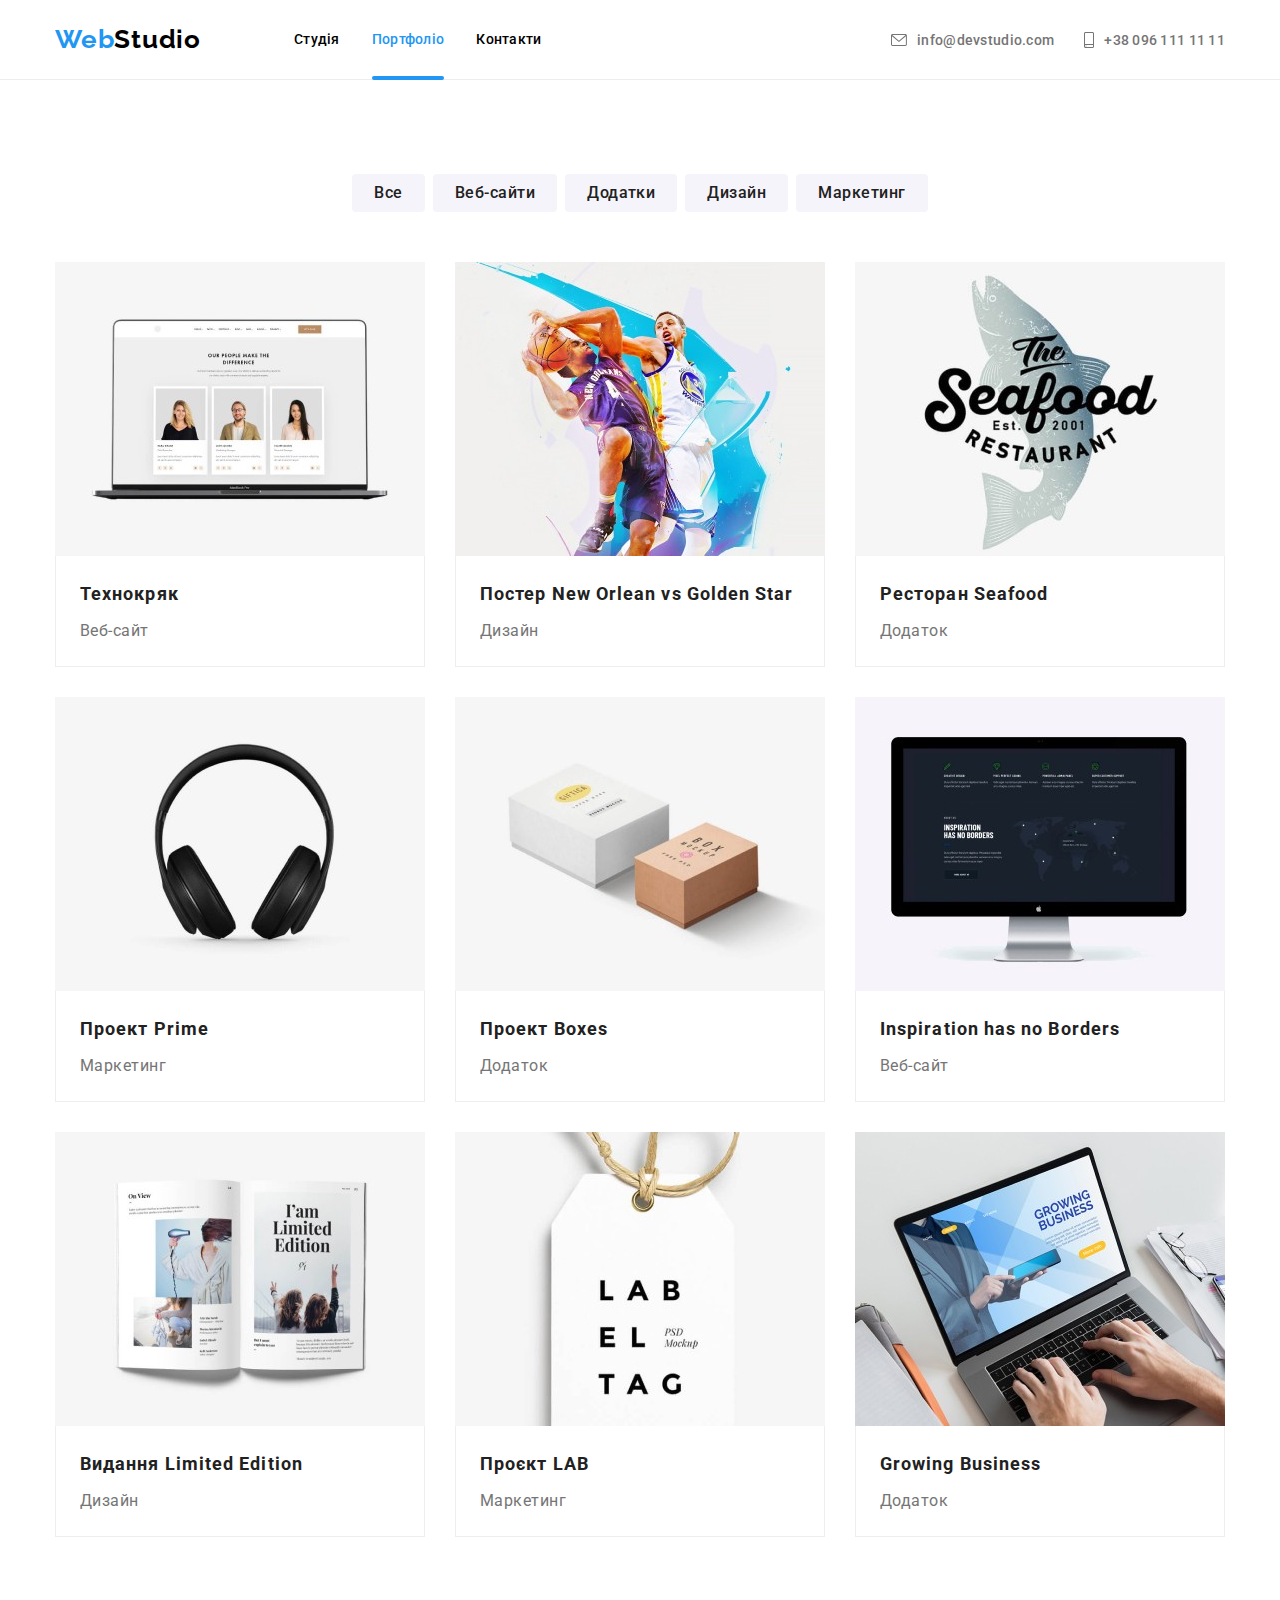
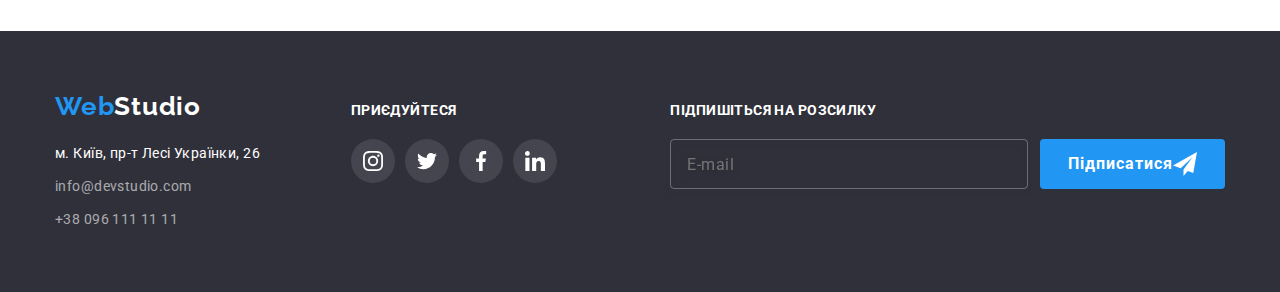
==== commit c860bda9: "add mistakes" ====
--- a/portfolio.html
+++ b/portfolio.html
@@ -115,7 +115,7 @@
 
       <section class="projects">
         <div class="container">
-          <h1 class="projects__title">Проєкти</h1>
+          <h1 class="projects__title" hidden>Проєкти</h1>
           <ul class="projects__filter">
             <li class="projects__tab">
               <button class="projects__button btn" type="button">Все</button>
--- a/css/main.min.css
+++ b/css/main.min.css
@@ -1,2 +1,2 @@
-:root{--main-text-color: #212121;--scdry-text-color: #757575;--primary-white-color: #ffffff;--accent-color: #2196f3;--footer-link-color: rgba(255, 255, 255, 0.6);--logo-part-hdr-color: #000000;--logo-part-ftr-color: #ffffff;--footer-bg-color: #2f303a;--icon-uactive-color: #afb1b8;--main-sctn-bg: #f5f4fa}.contacts__link,.footer-contacts__link{display:-webkit-inline-box;display:-ms-inline-flexbox;display:inline-flex;-webkit-box-align:center;-ms-flex-align:center;align-items:center;height:100%;text-decoration:none;-webkit-transition:color 250ms cubic-bezier(0.4, 0, 0.2, 1);transition:color 250ms cubic-bezier(0.4, 0, 0.2, 1)}.hero__button,.projects__button,.modal__form-btn,.subscribe__button{display:-webkit-box;display:-ms-flexbox;display:flex;-webkit-box-align:center;-ms-flex-align:center;align-items:center;-webkit-box-pack:center;-ms-flex-pack:center;justify-content:center;font-size:16px;border:0;border-radius:4px;cursor:pointer;-webkit-transition:-webkit-box-shadow 250ms cubic-bezier(0.4, 0, 0.2, 1);transition:-webkit-box-shadow 250ms cubic-bezier(0.4, 0, 0.2, 1);transition:box-shadow 250ms cubic-bezier(0.4, 0, 0.2, 1);transition:box-shadow 250ms cubic-bezier(0.4, 0, 0.2, 1), -webkit-box-shadow 250ms cubic-bezier(0.4, 0, 0.2, 1)}.footer-socials__subtitle,.subscribe__subtitle{font-weight:700;font-size:14px;line-height:1.14;letter-spacing:0.03em;text-transform:uppercase;color:var(--primary-white-color)}body{font-family:Roboto, sans-serif;background-color:#ffffff;color:var(--title-text-color);margin:0}body.modal-open{overflow:hidden}body.is-open{overflow:hidden}img{display:block;max-width:100%;height:auto}a:hover{cursor:pointer}.features__title,.projects__title{visibility:hidden}.container{margin-right:auto;margin-left:auto;padding-right:15px;padding-left:15px}@media screen and (min-width: 480px){.container{width:480px}}@media screen and (min-width: 768px){.container{width:768px}}@media screen and (min-width: 1200px){.container{width:1200px}}h1,h2,h3,ul,li,p{margin:0;padding:0}li{list-style:none}a{text-decoration:none}.header{position:relative;height:80px;border-bottom:1px solid #ececec}.header__container{display:-webkit-box;display:-ms-flexbox;display:flex;-webkit-box-align:center;-ms-flex-align:center;align-items:center;-webkit-box-pack:justify;-ms-flex-pack:justify;justify-content:space-between;height:100%}@media screen and (min-width: 768px){.header__container{-webkit-box-pack:start;-ms-flex-pack:start;justify-content:start;gap:88px;height:100%}}@media screen and (min-width: 1200px){.header__container{gap:93px}}.header__logo{display:block;z-index:1}.header__logo-part{color:#000000}.header__menu-btn{display:-webkit-inline-box;display:-ms-inline-flexbox;display:inline-flex;margin:0;padding:0;border:none;background-color:transparent;z-index:10}.header__menu-btn__icon:hover,.header__menu-btn__icon:focus{fill:var(--accent-color)}.header__menu-btn .icon-cross{display:none}.header__menu-btn.is-open .icon-cross{display:block}.header__menu-btn.is-open .icon-menu{display:none}@media screen and (min-width: 768px){.header__menu-btn{display:none}}.header__icon:hover,.header__icon:focus{fill:var(--accent-color)}.hero{max-width:1600px;margin-left:auto;margin-right:auto;padding:118px 0px;background-image:-webkit-gradient(linear, left top, right top, from(rgba(47,48,58,0.4)), to(rgba(47,48,58,0.4))),url("../img/bg/hero-bg_sm.jpg");background-image:linear-gradient(to right, rgba(47,48,58,0.4), rgba(47,48,58,0.4)),url("../img/bg/hero-bg_sm.jpg");background-repeat:no-repeat;background-position:center;background-origin:border-box;background-size:cover}@media (min-device-pixel-ratio: 2), (-webkit-min-device-pixel-ratio: 2), (min-resolution: 192dpi), (min-resolution: 2dppx){.hero{background-image:-webkit-gradient(linear, left top, right top, from(rgba(47,48,58,0.4)), to(rgba(47,48,58,0.4))),url("../img/bg/hero-bg_sm@2x.jpg");background-image:linear-gradient(to right, rgba(47,48,58,0.4), rgba(47,48,58,0.4)),url("../img/bg/hero-bg_sm@2x.jpg")}}@media screen and (min-width: 768px){.hero{ackground-image:linear-gradient(to right, rgba(47,48,58,0.4), rgba(47,48,58,0.4)),url("../img/bg/hero-bg_md.jpg")}}@media screen and (min-width: 768px) and (min-device-pixel-ratio: 2), screen and (min-width: 768px) and (-webkit-min-device-pixel-ratio: 2), screen and (min-width: 768px) and (min-resolution: 192dpi), screen and (min-width: 768px) and (min-resolution: 2dppx){.hero{background-image:-webkit-gradient(linear, left top, right top, from(rgba(47,48,58,0.4)), to(rgba(47,48,58,0.4))),url("../img/bg/hero-bg_md@2x.jpg");background-image:linear-gradient(to right, rgba(47,48,58,0.4), rgba(47,48,58,0.4)),url("../img/bg/hero-bg_md@2x.jpg")}}@media screen and (min-width: 1200px){.hero{ackground-image:linear-gradient(to right, rgba(47,48,58,0.4), rgba(47,48,58,0.4)),url("../img/bg/hero-bg_lg.jpg")}}@media screen and (min-width: 1200px) and (min-device-pixel-ratio: 2), screen and (min-width: 1200px) and (-webkit-min-device-pixel-ratio: 2), screen and (min-width: 1200px) and (min-resolution: 192dpi), screen and (min-width: 1200px) and (min-resolution: 2dppx){.hero{background-image:-webkit-gradient(linear, left top, right top, from(rgba(47,48,58,0.4)), to(rgba(47,48,58,0.4))),url("../img/bg/hero-bg_lg@2x.jpg");background-image:linear-gradient(to right, rgba(47,48,58,0.4), rgba(47,48,58,0.4)),url("../img/bg/hero-bg_lg@2x.jpg")}}@media screen and (min-width: 1200px){.hero{padding:200px 0px}}.hero__title{max-width:360px;margin:0 auto;font-weight:900;font-size:26px;line-height:calc(42 / 26);text-align:center;letter-spacing:0.06em;text-transform:uppercase;color:var(--primary-white-color)}@media screen and (min-width: 1200px){.hero__title{max-width:696px;font-weight:900;font-size:44px}}.hero__button{font-weight:700;line-height:1.88;letter-spacing:.06em;background:var(--accent-color);color:var(--primary-white-color);margin-left:auto;margin-right:auto;margin-top:30px;min-width:200px;min-height:50px;-webkit-transition:-webkit-box-shadow 250ms cubic-bezier(0.4, 0, 0.2, 1);transition:-webkit-box-shadow 250ms cubic-bezier(0.4, 0, 0.2, 1);transition:box-shadow 250ms cubic-bezier(0.4, 0, 0.2, 1);transition:box-shadow 250ms cubic-bezier(0.4, 0, 0.2, 1), -webkit-box-shadow 250ms cubic-bezier(0.4, 0, 0.2, 1)}.hero__button:hover{-webkit-box-shadow:0px 4px 4px rgba(0,0,0,0.15);box-shadow:0px 4px 4px rgba(0,0,0,0.15)}.features{padding-top:60px;padding-bottom:60px}.features__list{display:-webkit-box;display:-ms-flexbox;display:flex;-webkit-box-align:baseline;-ms-flex-align:baseline;align-items:baseline;-webkit-box-pack:center;-ms-flex-pack:center;justify-content:center;-ms-flex-wrap:wrap;flex-wrap:wrap;gap:30px}@media screen and (min-width: 768px){.features__list{-webkit-box-pack:start;-ms-flex-pack:start;justify-content:flex-start}}.features__item{-ms-flex-preferred-size:100%;flex-basis:100%}@media screen and (min-width: 768px){.features__item{-ms-flex-preferred-size:calc((100% - 30px) / 2);flex-basis:calc((100% - 30px) / 2)}}@media screen and (min-width: 1200px){.features__item{-ms-flex-preferred-size:calc((100% - 3 * 30px) / 4);flex-basis:calc((100% - 3 * 30px) / 4)}}.features__illustr{display:-webkit-box;display:-ms-flexbox;display:flex;-webkit-box-pack:center;-ms-flex-pack:center;justify-content:center;-webkit-box-align:center;-ms-flex-align:center;align-items:center;max-width:450px;height:120px;background:#f5f4fa;border-radius:4px}.features__subtitle{margin-top:30px;font-weight:700;font-size:14px;line-height:1.14;letter-spacing:0.03em;text-align:center;text-transform:uppercase}.features__descr{margin-top:10px;font-weight:400;font-size:14px;line-height:1.71;letter-spacing:0.03em;color:var(--scdry-text-color)}.services{padding-bottom:94px;display:none}@media screen and (min-width: 1200px){.services{display:block}}.services__title{font-weight:700;font-size:36px;line-height:1.17;text-align:center;letter-spacing:0.03em}.services__list{display:-webkit-box;display:-ms-flexbox;display:flex;gap:30px;margin-top:50px;line-height:0}.services__item{display:inline-block;position:relative}.services__descr{display:-webkit-box;display:-ms-flexbox;display:flex;-webkit-box-pack:center;-ms-flex-pack:center;justify-content:center;-webkit-box-align:center;-ms-flex-align:center;align-items:center;position:absolute;bottom:0;width:100%;height:70px;background:rgba(47,48,58,0.8);font-weight:700;font-size:14px;line-height:1.14;letter-spacing:0.03em;text-transform:uppercase;color:var(--primary-white-color)}.team{padding-top:60px;padding-bottom:60px;background-color:#f5f4fa}.team__title{margin:0 auto;font-weight:700;font-size:28px;line-height:1.17;text-align:center;letter-spacing:0.03em}@media screen and (min-width: 1200px){.team__title{font-size:36px}}.team__list{display:-webkit-box;display:-ms-flexbox;display:flex;-webkit-box-pack:center;-ms-flex-pack:center;justify-content:center;-ms-flex-wrap:wrap;flex-wrap:wrap;gap:30px;padding-left:0;margin-top:30px}.clients{padding-top:60px;padding-bottom:60px}.clients__title{font-weight:700;font-size:28px;line-height:1.17;text-align:center;letter-spacing:0.03em}@media screen and (min-width: 1200px){.clients__title{ont-size:36px}}.clients__list{display:-webkit-box;display:-ms-flexbox;display:flex;-ms-flex-wrap:wrap;flex-wrap:wrap;gap:30px;padding-left:0;margin-top:30px}.clients__item{-ms-flex-preferred-size:calc((100% - 30px) / 2);flex-basis:calc((100% - 30px) / 2)}@media screen and (min-width: 768px){.clients__item{-ms-flex-preferred-size:calc((100% - 2 * 30px) / 3);flex-basis:calc((100% - 2 * 30px) / 3)}}@media screen and (min-width: 1200px){.clients__item{-ms-flex-preferred-size:calc((100% - 5 * 30px) / 6);flex-basis:calc((100% - 5 * 30px) / 6)}}.clients__link{display:-webkit-box;display:-ms-flexbox;display:flex;-webkit-box-pack:center;-ms-flex-pack:center;justify-content:center;-webkit-box-align:center;-ms-flex-align:center;align-items:center;padding-top:16px;padding-bottom:16px;width:100%;height:100%;color:#afb1b8;background-color:var(--primary-white-color);border:1px solid #afb1b8;border-radius:4px;-webkit-transition:border-color 250ms cubic-bezier(0.4, 0, 0.2, 1),color 250ms cubic-bezier(0.4, 0, 0.2, 1);transition:border-color 250ms cubic-bezier(0.4, 0, 0.2, 1),color 250ms cubic-bezier(0.4, 0, 0.2, 1)}.clients__link:hover,.clients__link:focus{border-color:var(--accent-color);color:var(--accent-color)}.clients__icon{fill:currentColor}.footer{padding-top:60px;padding-bottom:60px;background-color:#2f303a}@media screen and (min-width: 768px){.footer__container{display:-webkit-box;display:-ms-flexbox;display:flex;-webkit-box-pack:center;-ms-flex-pack:center;justify-content:center;-webkit-box-align:baseline;-ms-flex-align:baseline;align-items:baseline;-ms-flex-wrap:wrap;flex-wrap:wrap;-webkit-column-gap:165px;column-gap:165px}}@media screen and (min-width: 1200px){.footer__container{-webkit-box-orient:horizontal;-webkit-box-direction:normal;-ms-flex-flow:row;flex-flow:row;-webkit-box-pack:justify;-ms-flex-pack:justify;justify-content:space-between;gap:70px}}.footer__addr-block{display:-webkit-box;display:-ms-flexbox;display:flex;-webkit-box-pack:center;-ms-flex-pack:center;justify-content:center;-webkit-box-align:center;-ms-flex-align:center;align-items:center;-webkit-box-orient:vertical;-webkit-box-direction:normal;-ms-flex-direction:column;flex-direction:column}@media screen and (min-width: 1200px){.footer__addr-block{-webkit-box-align:start;-ms-flex-align:start;align-items:flex-start}}@media screen and (min-width: 1200px){.footer__addr-block{-webkit-box-pack:start;-ms-flex-pack:start;justify-content:start}}.footer__logo-part{color:var(--primary-white-color)}.projects{padding-top:60px;padding-bottom:60px}.projects__filter{display:-webkit-box;display:-ms-flexbox;display:flex;-webkit-box-pack:start;-ms-flex-pack:start;justify-content:start;-ms-flex-wrap:wrap;flex-wrap:wrap;row-gap:15px;-webkit-column-gap:8px;column-gap:8px}@media screen and (min-width: 768px){.projects__filter{-webkit-box-pack:center;-ms-flex-pack:center;justify-content:center;gap:8px}}.projects__button{font-weight:500;line-height:1.63;letter-spacing:.03em;background:#f5f4fa;color:#212121;width:100%;height:38px;padding-left:22px;padding-right:22px;-webkit-transition:color 250ms cubic-bezier(0.4, 0, 0.2, 1),background 250ms cubic-bezier(0.4, 0, 0.2, 1),-webkit-box-shadow 250ms cubic-bezier(0.4, 0, 0.2, 1);transition:color 250ms cubic-bezier(0.4, 0, 0.2, 1),background 250ms cubic-bezier(0.4, 0, 0.2, 1),-webkit-box-shadow 250ms cubic-bezier(0.4, 0, 0.2, 1);transition:box-shadow 250ms cubic-bezier(0.4, 0, 0.2, 1),color 250ms cubic-bezier(0.4, 0, 0.2, 1),background 250ms cubic-bezier(0.4, 0, 0.2, 1);transition:box-shadow 250ms cubic-bezier(0.4, 0, 0.2, 1),color 250ms cubic-bezier(0.4, 0, 0.2, 1),background 250ms cubic-bezier(0.4, 0, 0.2, 1),-webkit-box-shadow 250ms cubic-bezier(0.4, 0, 0.2, 1)}.projects__button:hover,.projects__button:focus,.projects__button:active{background:var(--accent-color);color:var(--primary-white-color);-webkit-box-shadow:0px 1px 3px rgba(0,0,0,0.12),0px 1px 1px rgba(0,0,0,0.14),0px 3px 2px rgba(0,0,0,0.2);box-shadow:0px 1px 3px rgba(0,0,0,0.12),0px 1px 1px rgba(0,0,0,0.14),0px 3px 2px rgba(0,0,0,0.2)}.modal{position:relative;padding:40px;margin-left:auto;margin-right:auto;max-width:450px;background:#fff;-webkit-box-shadow:0px 1px 3px rgba(0,0,0,0.12),0px 1px 1px rgba(0,0,0,0.14),0px 2px 1px rgba(0,0,0,0.2);box-shadow:0px 1px 3px rgba(0,0,0,0.12),0px 1px 1px rgba(0,0,0,0.14),0px 2px 1px rgba(0,0,0,0.2);border-radius:4px;opacity:1;-webkit-transition:opacity 600ms cubic-bezier(0.4, 0, 0.2, 1) 100ms,-webkit-transform 600ms cubic-bezier(0.4, 0, 0.2, 1);transition:opacity 600ms cubic-bezier(0.4, 0, 0.2, 1) 100ms,-webkit-transform 600ms cubic-bezier(0.4, 0, 0.2, 1);transition:transform 600ms cubic-bezier(0.4, 0, 0.2, 1),opacity 600ms cubic-bezier(0.4, 0, 0.2, 1) 100ms;transition:transform 600ms cubic-bezier(0.4, 0, 0.2, 1),opacity 600ms cubic-bezier(0.4, 0, 0.2, 1) 100ms,-webkit-transform 600ms cubic-bezier(0.4, 0, 0.2, 1)}@media screen and (min-width: 768px){.modal{max-width:528px}}.backdrop.is-hidden .modal{opacity:0;-webkit-transform:perspective(300px) scale(0.1) rotateX(180deg);transform:perspective(300px) scale(0.1) rotateX(180deg)}.modal__title{font-weight:700;font-size:20px;line-height:calc(23 / 20);text-align:center;letter-spacing:0.03em;color:#212121}.modal__close-btn{position:absolute;right:8px;top:8px;width:30px;height:30px;cursor:pointer;background:#ffffff;border:1px solid rgba(0,0,0,0.1);border-radius:50%}.modal__close-icon{-webkit-transition:fill 255ms cubic-bezier(0.4, 0, 0.2, 1);transition:fill 255ms cubic-bezier(0.4, 0, 0.2, 1)}.modal__close-btn:hover .modal__close-icon,.modal__close-btn:focus .modal__close-icon{fill:var(--accent-color)}.modal__form-btn{font-weight:700;line-height:1.88;letter-spacing:.06em;background:var(--accent-color);color:var(--primary-white-color);margin:0 auto;margin-top:30px;width:200px;height:50px}.modal__form-btn:hover,.modal__form-btn:focus{-webkit-box-shadow:0px 4px 4px rgba(0,0,0,0.15);box-shadow:0px 4px 4px rgba(0,0,0,0.15)}.logo{font-family:"Raleway", sans-serif;font-weight:700;font-size:26px;line-height:1.19;letter-spacing:0.03em;color:var(--accent-color)}.nav{display:-webkit-box;display:-ms-flexbox;display:flex;-webkit-box-align:start;-ms-flex-align:start;align-items:flex-start;-webkit-box-orient:vertical;-webkit-box-direction:normal;-ms-flex-direction:column;flex-direction:column;gap:32px;margin-bottom:auto;max-width:480px}@media screen and (min-width: 768px){.nav{-webkit-box-orient:horizontal;-webkit-box-direction:normal;-ms-flex-direction:row;flex-direction:row;-webkit-box-align:center;-ms-flex-align:center;align-items:center;margin-bottom:0;height:100%}}.nav__item{display:block;height:100%}.nav__link{position:relative;display:-webkit-box;display:-ms-flexbox;display:flex;-webkit-box-pack:center;-ms-flex-pack:center;justify-content:center;-webkit-box-align:center;-ms-flex-align:center;align-items:center;height:100%;font-weight:500;font-size:40px;line-height:calc(47 / 40);letter-spacing:0.02em;color:var(--title-text-color);text-decoration:none;-webkit-transition:color 250ms cubic-bezier(0.4, 0, 0.2, 1);transition:color 250ms cubic-bezier(0.4, 0, 0.2, 1)}.nav__link::after{content:" ";display:block;position:absolute;bottom:-1px;width:100%;height:4px;background:var(--accent-color);border-radius:2px;opacity:0}@media screen and (min-width: 768px){.nav__link--current::after{opacity:1}}@media screen and (min-width: 768px){.nav__link:hover,.nav__link:focus,.nav__link--current{color:var(--accent-color)}}@media screen and (min-width: 768px){.nav__link{font-size:14px}}.nav__link--current{color:var(--accent-color)}.contacts{bottom:0;display:-webkit-box;display:-ms-flexbox;display:flex;-webkit-box-align:start;-ms-flex-align:start;align-items:flex-start;-webkit-box-orient:vertical;-webkit-box-direction:reverse;-ms-flex-direction:column-reverse;flex-direction:column-reverse;gap:30px}@media screen and (min-width: 768px){.contacts{-webkit-box-orient:vertical;-webkit-box-direction:normal;-ms-flex-direction:column;flex-direction:column;-webkit-box-pack:center;-ms-flex-pack:center;justify-content:center;gap:10px}}@media screen and (min-width: 1200px){.contacts{-webkit-box-orient:horizontal;-webkit-box-direction:normal;-ms-flex-direction:row;flex-direction:row;-webkit-box-align:center;-ms-flex-align:center;align-items:center;gap:30px}}.contacts__item{display:-webkit-box;display:-ms-flexbox;display:flex;-webkit-box-align:center;-ms-flex-align:center;align-items:center;-webkit-box-pack:center;-ms-flex-pack:center;justify-content:center;font-style:normal;font-weight:500;font-size:34px;line-height:40px;letter-spacing:0.02em;color:var(--accent-color)}@media screen and (max-width: 450px){.contacts__item{font-size:26px}}.contacts__item.mail-item{font-size:24px;color:#757575}@media screen and (min-width: 768px){.contacts__item.mail-item{font-size:12px;color:#757575;line-height:14px}}@media screen and (min-width: 1200px){.contacts__item.mail-item{font-size:14px}}@media screen and (min-width: 768px){.contacts__item{font-size:12px;color:#757575;line-height:0}}@media screen and (min-width: 1200px){.contacts__item{font-size:14px;line-height:calc(16 / 14);margin-left:auto}}.contacts__link{color:inherit}@media screen and (min-width: 768px){.contacts__link:hover,.contacts__link:focus,.contacts__link--current{color:var(--accent-color)}}.contacts__icon{display:none;fill:currentColor;margin-right:10px}@media screen and (min-width: 768px){.contacts__icon{display:inline-block}}.socials{display:-webkit-box;display:-ms-flexbox;display:flex;-webkit-box-pack:center;-ms-flex-pack:center;justify-content:center;margin-top:16px;gap:10px}.socials__link{background-color:rgba(0,0,0,0);color:#afb1b8;display:-webkit-box;display:-ms-flexbox;display:flex;-webkit-box-pack:center;-ms-flex-pack:center;justify-content:center;-webkit-box-align:center;-ms-flex-align:center;align-items:center;width:44px;height:44px;border-radius:50%;-webkit-transition:color 250ms cubic-bezier(0.4, 0, 0.2, 1),background-color 250ms cubic-bezier(0.4, 0, 0.2, 1);transition:color 250ms cubic-bezier(0.4, 0, 0.2, 1),background-color 250ms cubic-bezier(0.4, 0, 0.2, 1)}@media screen and (min-width: 768px){.socials__link:hover,.socials__link:focus{background-color:var(--accent-color)}}.socials__icon{fill:currentColor}.socials__link:hover .socials__icon,.socials__link:focus .socials__icon{fill:var(--primary-white-color)}.menu-container.is-open{display:-webkit-box;display:-ms-flexbox;display:flex;-webkit-box-orient:vertical;-webkit-box-direction:normal;-ms-flex-direction:column;flex-direction:column;-webkit-box-align:center;-ms-flex-align:center;align-items:center;z-index:5;-webkit-transform:translateY(100%);transform:translateY(100%);-webkit-transition:-webkit-transform 600ms cubic-bezier(0.4, 0, 0.2, 1);transition:-webkit-transform 600ms cubic-bezier(0.4, 0, 0.2, 1);transition:transform 600ms cubic-bezier(0.4, 0, 0.2, 1);transition:transform 600ms cubic-bezier(0.4, 0, 0.2, 1), -webkit-transform 600ms cubic-bezier(0.4, 0, 0.2, 1)}@media screen and (min-width: 768px){.menu-container.is-open{-webkit-transform:none;transform:none;-webkit-box-orient:horizontal;-webkit-box-direction:normal;-ms-flex-direction:row;flex-direction:row;gap:84px;height:100%;-webkit-transition:none;transition:none}}@media screen and (max-width: 767px){.menu-container{display:-webkit-box;display:-ms-flexbox;display:flex;-webkit-box-orient:vertical;-webkit-box-direction:normal;-ms-flex-direction:column;flex-direction:column;-webkit-box-align:center;-ms-flex-align:center;align-items:center;position:fixed;top:-100%;left:0;width:100%;height:100vh;padding:48px 40px;background-color:#fff;overflow-y:scroll;z-index:5;-webkit-transition:-webkit-transform 600ms cubic-bezier(0.4, 0, 0.2, 1);transition:-webkit-transform 600ms cubic-bezier(0.4, 0, 0.2, 1);transition:transform 600ms cubic-bezier(0.4, 0, 0.2, 1);transition:transform 600ms cubic-bezier(0.4, 0, 0.2, 1), -webkit-transform 600ms cubic-bezier(0.4, 0, 0.2, 1)}}@media screen and (min-width: 768px){.menu-container{display:-webkit-box;display:-ms-flexbox;display:flex;-webkit-box-pack:start;-ms-flex-pack:start;justify-content:flex-start;width:100%;height:100%}}@media screen and (min-width: 1200px){.menu-container{-webkit-box-pack:justify;-ms-flex-pack:justify;justify-content:space-between;width:100%}}.menu-container__wrapper{display:-webkit-box;display:-ms-flexbox;display:flex;-webkit-box-orient:vertical;-webkit-box-direction:normal;-ms-flex-direction:column;flex-direction:column;gap:64px;height:100%}@media screen and (min-width: 480px){.menu-container__wrapper{width:400px}}@media screen and (min-width: 768px){.menu-container__wrapper{width:100%;-webkit-box-orient:horizontal;-webkit-box-direction:normal;-ms-flex-direction:row;flex-direction:row;-webkit-box-pack:justify;-ms-flex-pack:justify;justify-content:space-between}}.menu-socials{display:-webkit-box;display:-ms-flexbox;display:flex;-webkit-box-pack:center;-ms-flex-pack:center;justify-content:center;-ms-flex-wrap:wrap;flex-wrap:wrap}.menu-socials__link{display:block;-ms-flex-negative:1;flex-shrink:1;width:100%;height:100%;padding-right:10px;font-weight:500;font-size:18px;line-height:22px;letter-spacing:0.02em;color:var(--accent-color);border-radius:0;border-right:1px solid rgba(33,33,33,0.2)}@media screen and (min-width: 450px){.menu-socials{-webkit-box-pack:start;-ms-flex-pack:start;justify-content:start;-ms-flex-wrap:row;flex-wrap:row}}@media screen and (min-width: 768px){.menu-socials{display:none}}.member{background-color:var(--primary-white-color);max-width:450px;-webkit-box-shadow:0px 1px 3px rgba(0,0,0,0.12),0px 1px 1px rgba(0,0,0,0.14),0px 2px 1px rgba(0,0,0,0.2);box-shadow:0px 1px 3px rgba(0,0,0,0.12),0px 1px 1px rgba(0,0,0,0.14),0px 2px 1px rgba(0,0,0,0.2);border-radius:0px 0px 4px 4px}@media screen and (min-width: 768px){.member{-ms-flex-preferred-size:calc((100% - 30px) / 2);flex-basis:calc((100% - 30px) / 2)}}@media screen and (min-width: 1200px){.member{-ms-flex-preferred-size:calc((100% - 3 * 30px) / 4);flex-basis:calc((100% - 3 * 30px) / 4)}}.member__photo{display:block;width:100%}.member__info{padding-top:30px;padding-bottom:30px}.member__name{font-weight:500;font-size:16px;line-height:1.19;letter-spacing:0.03em;text-align:center}.member__descr{margin-top:10px;font-size:16px;line-height:1.19;letter-spacing:0.03em;color:var(--descr-text-color);text-align:center}.address{margin-top:20px;font-style:normal;font-size:14px;line-height:1.71;letter-spacing:0.03em;text-align:center}.address__link{display:block;margin:0 auto;font-size:14px;line-height:1.71;letter-spacing:0.03em;color:var(--primary-white-color);-webkit-transition:color 250ms cubic-bezier(0.4, 0, 0.2, 1);transition:color 250ms cubic-bezier(0.4, 0, 0.2, 1)}.address__link:hover,.address__link:focus{color:var(--accent-color)}.footer-socials{display:-webkit-box;display:-ms-flexbox;display:flex;-webkit-box-orient:vertical;-webkit-box-direction:normal;-ms-flex-direction:column;flex-direction:column;-webkit-box-align:center;-ms-flex-align:center;align-items:center;gap:20px;padding-top:12px;min-width:206px;margin-top:60px}@media screen and (min-width: 768px){.footer-socials{margin-top:0;padding-top:5px}}@media screen and (min-width: 1200px){.footer-socials{-webkit-box-align:start;-ms-flex-align:start;align-items:start;margin-right:23px}}.footer-socials__list{display:-webkit-box;display:-ms-flexbox;display:flex;-webkit-box-pack:start;-ms-flex-pack:start;justify-content:flex-start;gap:10px}.footer-socials__link{background-color:rgba(255,255,255,0.1);color:#fff;-webkit-transition:background-color 250ms cubic-bezier(0.4, 0, 0.2, 1);transition:background-color 250ms cubic-bezier(0.4, 0, 0.2, 1)}.footer-socials__link:hover,.footer-socials__link:focus{background-color:var(--accent-color)}.footer-socials__icon{fill:#fff}.subscribe{margin-top:60px}@media screen and (min-width: 1200px){.subscribe{margin-top:0}}.subscribe__subtitle{text-align:center}@media screen and (min-width: 1200px){.subscribe__subtitle{text-align:left}}.subscribe__form{display:-webkit-box;display:-ms-flexbox;display:flex;-webkit-box-orient:vertical;-webkit-box-direction:normal;-ms-flex-direction:column;flex-direction:column;-webkit-box-align:center;-ms-flex-align:center;align-items:center;gap:20px;margin-top:20px}@media screen and (min-width: 1200px){.subscribe__form{-webkit-box-orient:horizontal;-webkit-box-direction:normal;-ms-flex-direction:row;flex-direction:row;gap:12px}}.subscribe__input-wrapper{width:100%}.subscribe__form-input{width:100%}@media screen and (min-width: 768px){.subscribe__form-input{width:450px}}@media screen and (min-width: 1200px){.subscribe__form-input{width:358px}}.subscribe__form-input{display:block;max-width:450px;max-width:100%;height:50px;padding-left:16px;font-size:16px;line-height:20px;letter-spacing:0.03em;color:rgba(255,255,255,0.6);background-color:transparent;border:1px solid rgba(255,255,255,0.3);-webkit-filter:drop-shadow(0px 4px 4px rgba(0,0,0,0.15));filter:drop-shadow(0px 4px 4px rgba(0,0,0,0.15));border-radius:4px}.subscribe__button{font-weight:700;line-height:1.88;letter-spacing:.06em;background:var(--accent-color);color:var(--primary-white-color);max-width:200px;min-height:50px;padding-left:28px;padding-right:28px}.subscribe__button-icon{fill:var(--primary-white-color)}.form{width:100%;margin-right:0}.form__box{position:relative;display:-webkit-box;display:-ms-flexbox;display:flex;-webkit-box-orient:vertical;-webkit-box-direction:normal;-ms-flex-direction:column;flex-direction:column;font-size:12px;line-height:calc(14 / 12);letter-spacing:0.01em;color:#757575;cursor:pointer;-webkit-transition:fill 250ms cubic-bezier(0.4, 0, 0.2, 1);transition:fill 250ms cubic-bezier(0.4, 0, 0.2, 1)}.form__box:not(:first-child){margin-top:10px}.form__box:nth-child(1){margin-top:12px}.form__label{display:-webkit-box;display:-ms-flexbox;display:flex;-webkit-box-align:center;-ms-flex-align:center;align-items:center;-webkit-box-pack:start;-ms-flex-pack:start;justify-content:flex-start;height:24px;-webkit-user-select:none;-moz-user-select:none;-ms-user-select:none;user-select:none}.form__input{margin-top:4px;padding:12px 42px;height:40px;border:1px solid rgba(33,33,33,0.2);border-radius:4px;-webkit-transition:border-color 250ms cubic-bezier(0.4, 0, 0.2, 1);transition:border-color 250ms cubic-bezier(0.4, 0, 0.2, 1)}.form__input:hover,.form__input:focus{border-color:var(--accent-color)}.form__icon{position:absolute;bottom:14px;left:14px;-webkit-transition:fill 250ms cubic-bezier(0.4, 0, 0.2, 1);transition:fill 250ms cubic-bezier(0.4, 0, 0.2, 1)}.form__input:hover+.form__icon,.form__input:focus+.form__icon{fill:var(--accent-color)}.form__textarea{resize:none;margin-top:4px;height:120px;display:block;padding:12px 16px;border:1px solid rgba(33,33,33,0.2);border-radius:4px;-webkit-transition:border-color 250ms cubic-bezier(0.4, 0, 0.2, 1);transition:border-color 250ms cubic-bezier(0.4, 0, 0.2, 1)}.form__textarea::-webkit-input-placeholder{color:rgba(117,117,117,0.5)}.form__textarea:-ms-input-placeholder{color:rgba(117,117,117,0.5)}.form__textarea::-ms-input-placeholder{color:rgba(117,117,117,0.5)}.form__textarea::placeholder{color:rgba(117,117,117,0.5)}@media screen and (max-width: 453px){.form .checkbox-label{display:-webkit-box;display:-ms-flexbox;display:flex;-webkit-box-pack:center;-ms-flex-pack:center;justify-content:center;-ms-flex-wrap:wrap;flex-wrap:wrap}}.form__checkbox-box{position:relative;display:-webkit-box;display:-ms-flexbox;display:flex;-webkit-box-pack:center;-ms-flex-pack:center;justify-content:center;-webkit-box-align:center;-ms-flex-align:center;align-items:center;padding-top:20px;font-size:12px;line-height:calc(24 / 14);letter-spacing:0.03em;color:#757575}@media screen and (min-width: 1200px){.form__checkbox-box{font-size:14px}}.form__checkbox{appearance:none;-webkit-appearance:none;-moz-appearance:none;padding:0;margin:0;border:none}.form__checkbox-custom{margin-top:0;margin-right:7px;display:-webkit-box;display:-ms-flexbox;display:flex;-webkit-box-pack:center;-ms-flex-pack:center;justify-content:center;-webkit-box-align:center;-ms-flex-align:center;align-items:center;width:16px;height:15px;background-color:transparent;background-image:url(../img/icons/modal-check.svg);background-size:auto;background-position:center;background-repeat:no-repeat;background-size:1em;background-origin:border-box;border:1px solid #212121;border-radius:2px;pointer-events:none}.form__checkbox:checked+.form__checkbox-custom{fill-opacity:1}.form__checkbox:checked+.form__checkbox-custom{border:none;background-color:var(--accent-color);fill:var(--primary-white-color)}.form__checkbox-link{color:var(--accent-color);text-decoration:underline;text-underline-offset:1px;margin-left:4px}.cards-grid{display:-webkit-box;display:-ms-flexbox;display:flex;-ms-flex-wrap:wrap;flex-wrap:wrap;row-gap:30px;margin-top:40px}@media screen and (min-width: 768px){.cards-grid{gap:30px}}.card{-ms-flex-preferred-size:100%;flex-basis:100%;-webkit-transition:-webkit-box-shadow 250ms cubic-bezier(0.4, 0, 0.2, 1);transition:-webkit-box-shadow 250ms cubic-bezier(0.4, 0, 0.2, 1);transition:box-shadow 250ms cubic-bezier(0.4, 0, 0.2, 1);transition:box-shadow 250ms cubic-bezier(0.4, 0, 0.2, 1), -webkit-box-shadow 250ms cubic-bezier(0.4, 0, 0.2, 1)}@media screen and (min-width: 768px){.card{-ms-flex-preferred-size:calc((100% - 30px) / 2);flex-basis:calc((100% - 30px) / 2)}}@media screen and (min-width: 1200px){.card{-ms-flex-preferred-size:calc((100% - 2 * 30px) / 3);flex-basis:calc((100% - 2 * 30px) / 3)}}.card__link{height:100%;display:-webkit-box;display:-ms-flexbox;display:flex;-webkit-box-orient:vertical;-webkit-box-direction:normal;-ms-flex-direction:column;flex-direction:column}.card__illustr{position:relative;overflow:hidden;-webkit-transition:-webkit-box-shadow 250ms cubic-bezier(0.4, 0, 0.2, 1);transition:-webkit-box-shadow 250ms cubic-bezier(0.4, 0, 0.2, 1);transition:box-shadow 250ms cubic-bezier(0.4, 0, 0.2, 1);transition:box-shadow 250ms cubic-bezier(0.4, 0, 0.2, 1), -webkit-box-shadow 250ms cubic-bezier(0.4, 0, 0.2, 1)}.card:hover .card__illustr{-webkit-box-shadow:0px 4px 4px rgba(0,0,0,0.25);box-shadow:0px 4px 4px rgba(0,0,0,0.25)}.card__img{display:block;width:100%}.card__footer{border:1px solid #eeeeee;border-top:none;padding:20px 24px;-webkit-box-flex:1;-ms-flex-positive:1;flex-grow:1}.card__overlay{position:absolute;top:100%;left:0;-webkit-transition:-webkit-transform 250ms cubic-bezier(0.4, 0, 0.2, 1);transition:-webkit-transform 250ms cubic-bezier(0.4, 0, 0.2, 1);transition:transform 250ms cubic-bezier(0.4, 0, 0.2, 1);transition:transform 250ms cubic-bezier(0.4, 0, 0.2, 1), -webkit-transform 250ms cubic-bezier(0.4, 0, 0.2, 1);padding:63px 24px;width:100%;height:100%;background:rgba(33,150,243,0.9);font-weight:400;font-size:18px;line-height:1.56;letter-spacing:0.03em;color:#ffffff}.card:hover .card__overlay{-webkit-transform:translateY(-100%);transform:translateY(-100%)}.card__title{margin-top:0;margin-bottom:0;font-weight:700;font-size:18px;line-height:2;letter-spacing:0.06em;color:var(--main-text-color)}.card__descr{margin-top:4px;margin-bottom:0;font-size:16px;line-height:1.88;letter-spacing:0.03em;color:var(--scdry-text-color)}.card:hover{-webkit-box-shadow:0px 1px 3px rgba(0,0,0,0.12),0px 1px 1px rgba(0,0,0,0.14),0px 3px 2px rgba(0,0,0,0.2);box-shadow:0px 1px 3px rgba(0,0,0,0.12),0px 1px 1px rgba(0,0,0,0.14),0px 3px 2px rgba(0,0,0,0.2)}.footer-contacts{display:-webkit-box;display:-ms-flexbox;display:flex;-webkit-box-orient:vertical;-webkit-box-direction:normal;-ms-flex-direction:column;flex-direction:column;-webkit-box-align:center;-ms-flex-align:center;align-items:center;gap:9px;margin-top:9px}@media screen and (min-width: 1200px){.footer-contacts{-webkit-box-align:start;-ms-flex-align:start;align-items:flex-start}}.footer-contacts__link{font-weight:400;font-size:14px;line-height:1.71;letter-spacing:0.03em;color:rgba(255,255,255,0.6)}.footer-contacts__link:hover,.footer-contacts__link:focus{color:var(--accent-color)}.backdrop{position:fixed;top:0;left:0;width:100%;height:100%;background:rgba(0,0,0,0.2);opacity:1;-webkit-transition:opacity 900ms cubic-bezier(0.4, 0, 0.2, 1),visibility 900ms cubic-bezier(0.4, 0, 0.2, 1);transition:opacity 900ms cubic-bezier(0.4, 0, 0.2, 1),visibility 900ms cubic-bezier(0.4, 0, 0.2, 1);z-index:20;padding:93px 15px 94px 15px;overflow-y:scroll}.backdrop.is-hidden{opacity:0;visibility:hidden;pointer-events:none}
+:root{--main-text-color: #212121;--scdry-text-color: #757575;--primary-white-color: #ffffff;--accent-color: #2196f3;--footer-link-color: rgba(255, 255, 255, 0.6);--logo-part-hdr-color: #000000;--logo-part-ftr-color: #ffffff;--footer-bg-color: #2f303a;--icon-uactive-color: #afb1b8;--main-sctn-bg: #f5f4fa}.contacts__link,.footer-contacts__link{display:-webkit-inline-box;display:-ms-inline-flexbox;display:inline-flex;-webkit-box-align:center;-ms-flex-align:center;align-items:center;height:100%;text-decoration:none;-webkit-transition:color 250ms cubic-bezier(0.4, 0, 0.2, 1);transition:color 250ms cubic-bezier(0.4, 0, 0.2, 1)}.hero__button,.projects__button,.modal__form-btn,.subscribe__button{display:-webkit-box;display:-ms-flexbox;display:flex;-webkit-box-align:center;-ms-flex-align:center;align-items:center;-webkit-box-pack:center;-ms-flex-pack:center;justify-content:center;font-size:16px;border:0;border-radius:4px;cursor:pointer;-webkit-transition:-webkit-box-shadow 250ms cubic-bezier(0.4, 0, 0.2, 1);transition:-webkit-box-shadow 250ms cubic-bezier(0.4, 0, 0.2, 1);transition:box-shadow 250ms cubic-bezier(0.4, 0, 0.2, 1);transition:box-shadow 250ms cubic-bezier(0.4, 0, 0.2, 1), -webkit-box-shadow 250ms cubic-bezier(0.4, 0, 0.2, 1)}.footer-socials__subtitle,.subscribe__subtitle{font-weight:700;font-size:14px;line-height:1.14;letter-spacing:0.03em;text-transform:uppercase;color:var(--primary-white-color)}body{font-family:Roboto, sans-serif;background-color:#ffffff;color:var(--title-text-color);margin:0}body.modal-open{overflow:hidden}body.is-open{overflow:hidden}img{display:block;max-width:100%;height:auto}a:hover{cursor:pointer}.container{margin-right:auto;margin-left:auto;padding-right:15px;padding-left:15px}@media screen and (min-width: 480px){.container{width:480px}}@media screen and (min-width: 768px){.container{width:768px}}@media screen and (min-width: 1200px){.container{width:1200px}}h1,h2,h3,ul,li,p{margin:0;padding:0}li{list-style:none}a{text-decoration:none}.header{position:relative;height:80px;border-bottom:1px solid #ececec}.header__container{display:-webkit-box;display:-ms-flexbox;display:flex;-webkit-box-align:center;-ms-flex-align:center;align-items:center;-webkit-box-pack:justify;-ms-flex-pack:justify;justify-content:space-between;height:100%}@media screen and (min-width: 768px){.header__container{-webkit-box-pack:start;-ms-flex-pack:start;justify-content:start;gap:88px;height:100%}}@media screen and (min-width: 1200px){.header__container{gap:93px}}.header__logo{display:block;z-index:1}.header__logo-part{color:#000000}.header__menu-btn{display:-webkit-inline-box;display:-ms-inline-flexbox;display:inline-flex;margin:0;padding:0;border:none;background-color:transparent;z-index:10}.header__menu-btn__icon:hover,.header__menu-btn__icon:focus{fill:var(--accent-color)}.header__menu-btn .icon-cross{display:none}.header__menu-btn.is-open .icon-cross{display:block}.header__menu-btn.is-open .icon-menu{display:none}@media screen and (min-width: 768px){.header__menu-btn{display:none}}.header__icon:hover,.header__icon:focus{fill:var(--accent-color)}.hero{max-width:1600px;margin-left:auto;margin-right:auto;padding:118px 0px;background-repeat:no-repeat;background-position:center;background-origin:border-box;background-size:cover;background-image:-webkit-gradient(linear, left top, right top, from(rgba(47,48,58,0.4)), to(rgba(47,48,58,0.4))),url("../img/bg/hero-bg_sm.jpg");background-image:linear-gradient(to right, rgba(47,48,58,0.4), rgba(47,48,58,0.4)),url("../img/bg/hero-bg_sm.jpg")}@media (min-device-pixel-ratio: 2), (-webkit-min-device-pixel-ratio: 2), (min-resolution: 192dpi), (min-resolution: 2dppx){.hero{background-image:-webkit-gradient(linear, left top, right top, from(rgba(47,48,58,0.4)), to(rgba(47,48,58,0.4))),url("../img/bg/hero-bg_sm@2x.jpg");background-image:linear-gradient(to right, rgba(47,48,58,0.4), rgba(47,48,58,0.4)),url("../img/bg/hero-bg_sm@2x.jpg")}}@media screen and (min-width: 768px){.hero{background-image:-webkit-gradient(linear, left top, right top, from(rgba(47,48,58,0.4)), to(rgba(47,48,58,0.4))),url("../img/bg/hero-bg_md.jpg");background-image:linear-gradient(to right, rgba(47,48,58,0.4), rgba(47,48,58,0.4)),url("../img/bg/hero-bg_md.jpg")}}@media screen and (min-width: 768px) and (min-device-pixel-ratio: 2), screen and (min-width: 768px) and (-webkit-min-device-pixel-ratio: 2), screen and (min-width: 768px) and (min-resolution: 192dpi), screen and (min-width: 768px) and (min-resolution: 2dppx){.hero{background-image:-webkit-gradient(linear, left top, right top, from(rgba(47,48,58,0.4)), to(rgba(47,48,58,0.4))),url("../img/bg/hero-bg_md@2x.jpg");background-image:linear-gradient(to right, rgba(47,48,58,0.4), rgba(47,48,58,0.4)),url("../img/bg/hero-bg_md@2x.jpg")}}@media screen and (min-width: 1200px){.hero{background-image:-webkit-gradient(linear, left top, right top, from(rgba(47,48,58,0.4)), to(rgba(47,48,58,0.4))),url("../img/bg/hero-bg_lg.jpg");background-image:linear-gradient(to right, rgba(47,48,58,0.4), rgba(47,48,58,0.4)),url("../img/bg/hero-bg_lg.jpg")}}@media screen and (min-width: 1200px) and (min-device-pixel-ratio: 2), screen and (min-width: 1200px) and (-webkit-min-device-pixel-ratio: 2), screen and (min-width: 1200px) and (min-resolution: 192dpi), screen and (min-width: 1200px) and (min-resolution: 2dppx){.hero{background-image:-webkit-gradient(linear, left top, right top, from(rgba(47,48,58,0.4)), to(rgba(47,48,58,0.4))),url("../img/bg/hero-bg_lg@2x.jpg");background-image:linear-gradient(to right, rgba(47,48,58,0.4), rgba(47,48,58,0.4)),url("../img/bg/hero-bg_lg@2x.jpg")}}@media screen and (min-width: 1200px){.hero{padding:200px 0px}}.hero__title{max-width:360px;margin:0 auto;font-weight:900;font-size:26px;line-height:calc(42 / 26);text-align:center;letter-spacing:0.06em;text-transform:uppercase;color:var(--primary-white-color)}@media screen and (min-width: 1200px){.hero__title{max-width:696px;font-weight:900;font-size:44px}}.hero__button{font-weight:700;line-height:1.88;letter-spacing:.06em;background:var(--accent-color);color:var(--primary-white-color);margin-left:auto;margin-right:auto;margin-top:30px;min-width:200px;min-height:50px;-webkit-transition:-webkit-box-shadow 250ms cubic-bezier(0.4, 0, 0.2, 1);transition:-webkit-box-shadow 250ms cubic-bezier(0.4, 0, 0.2, 1);transition:box-shadow 250ms cubic-bezier(0.4, 0, 0.2, 1);transition:box-shadow 250ms cubic-bezier(0.4, 0, 0.2, 1), -webkit-box-shadow 250ms cubic-bezier(0.4, 0, 0.2, 1)}.hero__button:hover{-webkit-box-shadow:0px 4px 4px rgba(0,0,0,0.15);box-shadow:0px 4px 4px rgba(0,0,0,0.15)}.features{padding-top:60px;padding-bottom:60px}@media screen and (min-width: 1200px){.features{padding-top:94px;padding-bottom:94px}}.features__list{display:-webkit-box;display:-ms-flexbox;display:flex;-webkit-box-align:baseline;-ms-flex-align:baseline;align-items:baseline;-webkit-box-pack:center;-ms-flex-pack:center;justify-content:center;-ms-flex-wrap:wrap;flex-wrap:wrap;gap:30px}@media screen and (min-width: 768px){.features__list{-webkit-box-pack:start;-ms-flex-pack:start;justify-content:flex-start}}.features__item{-ms-flex-preferred-size:100%;flex-basis:100%}@media screen and (min-width: 768px){.features__item{-ms-flex-preferred-size:calc((100% - 30px) / 2);flex-basis:calc((100% - 30px) / 2)}}@media screen and (min-width: 1200px){.features__item{-ms-flex-preferred-size:calc((100% - 3 * 30px) / 4);flex-basis:calc((100% - 3 * 30px) / 4)}}.features__illustr{display:-webkit-box;display:-ms-flexbox;display:flex;-webkit-box-pack:center;-ms-flex-pack:center;justify-content:center;-webkit-box-align:center;-ms-flex-align:center;align-items:center;max-width:450px;height:120px;background:#f5f4fa;border-radius:4px}.features__subtitle{margin-top:30px;font-weight:700;font-size:14px;line-height:1.14;letter-spacing:0.03em;text-align:center;text-transform:uppercase}@media screen and (min-width: 768px){.features__subtitle{text-align:start}}.features__descr{margin-top:10px;font-weight:400;font-size:14px;line-height:1.71;letter-spacing:0.03em;color:var(--scdry-text-color)}.services{padding-bottom:94px;display:none}@media screen and (min-width: 1200px){.services{display:block}}.services__title{font-weight:700;font-size:36px;line-height:1.17;text-align:center;letter-spacing:0.03em}.services__list{display:-webkit-box;display:-ms-flexbox;display:flex;gap:30px;margin-top:50px;line-height:0}.services__item{display:inline-block;position:relative}.services__descr{display:-webkit-box;display:-ms-flexbox;display:flex;-webkit-box-pack:center;-ms-flex-pack:center;justify-content:center;-webkit-box-align:center;-ms-flex-align:center;align-items:center;position:absolute;bottom:0;width:100%;height:70px;background:rgba(47,48,58,0.8);font-weight:700;font-size:14px;line-height:1.14;letter-spacing:0.03em;text-transform:uppercase;color:var(--primary-white-color)}.team{padding-top:60px;padding-bottom:60px;background-color:#f5f4fa}@media screen and (min-width: 1200px){.team{padding-top:94px;padding-bottom:94px}}.team__title{margin:0 auto;font-weight:700;font-size:28px;line-height:1.17;text-align:center;letter-spacing:0.03em}@media screen and (min-width: 1200px){.team__title{font-size:36px}}.team__list{display:-webkit-box;display:-ms-flexbox;display:flex;-webkit-box-pack:center;-ms-flex-pack:center;justify-content:center;-ms-flex-wrap:wrap;flex-wrap:wrap;gap:30px;padding-left:0;margin-top:30px}@media screen and (min-width: 1200px){.team__list{margin-top:50px}}.clients{padding-top:60px;padding-bottom:60px}@media screen and (min-width: 1200px){.clients{padding-top:94px;padding-bottom:94px}}.clients__title{font-weight:700;font-size:28px;line-height:1.17;text-align:center;letter-spacing:0.03em}@media screen and (min-width: 1200px){.clients__title{font-size:36px}}.clients__list{display:-webkit-box;display:-ms-flexbox;display:flex;-ms-flex-wrap:wrap;flex-wrap:wrap;gap:30px;padding-left:0;margin-top:30px}@media screen and (min-width: 1200px){.clients__list{margin-top:50px}}.clients__item{-ms-flex-preferred-size:calc((100% - 30px) / 2);flex-basis:calc((100% - 30px) / 2)}@media screen and (min-width: 768px){.clients__item{-ms-flex-preferred-size:calc((100% - 2 * 30px) / 3);flex-basis:calc((100% - 2 * 30px) / 3)}}@media screen and (min-width: 1200px){.clients__item{-ms-flex-preferred-size:calc((100% - 5 * 30px) / 6);flex-basis:calc((100% - 5 * 30px) / 6)}}.clients__link{display:-webkit-box;display:-ms-flexbox;display:flex;-webkit-box-pack:center;-ms-flex-pack:center;justify-content:center;-webkit-box-align:center;-ms-flex-align:center;align-items:center;padding-top:16px;padding-bottom:16px;width:100%;height:100%;color:#afb1b8;background-color:var(--primary-white-color);border:1px solid #afb1b8;border-radius:4px;-webkit-transition:border-color 250ms cubic-bezier(0.4, 0, 0.2, 1),color 250ms cubic-bezier(0.4, 0, 0.2, 1);transition:border-color 250ms cubic-bezier(0.4, 0, 0.2, 1),color 250ms cubic-bezier(0.4, 0, 0.2, 1)}.clients__link:hover,.clients__link:focus{border-color:var(--accent-color);color:var(--accent-color)}.clients__icon{fill:currentColor}.footer{padding-top:60px;padding-bottom:60px;background-color:#2f303a}@media screen and (min-width: 768px){.footer__container{display:-webkit-box;display:-ms-flexbox;display:flex;-webkit-box-pack:center;-ms-flex-pack:center;justify-content:center;-webkit-box-align:baseline;-ms-flex-align:baseline;align-items:baseline;-ms-flex-wrap:wrap;flex-wrap:wrap;-webkit-column-gap:165px;column-gap:165px}}@media screen and (min-width: 1200px){.footer__container{-webkit-box-orient:horizontal;-webkit-box-direction:normal;-ms-flex-flow:row;flex-flow:row;-webkit-box-pack:justify;-ms-flex-pack:justify;justify-content:space-between;gap:70px}}.footer__addr-block{display:-webkit-box;display:-ms-flexbox;display:flex;-webkit-box-pack:center;-ms-flex-pack:center;justify-content:center;-webkit-box-align:center;-ms-flex-align:center;align-items:center;-webkit-box-orient:vertical;-webkit-box-direction:normal;-ms-flex-direction:column;flex-direction:column}@media screen and (min-width: 1200px){.footer__addr-block{-webkit-box-align:start;-ms-flex-align:start;align-items:flex-start}}@media screen and (min-width: 1200px){.footer__addr-block{-webkit-box-pack:start;-ms-flex-pack:start;justify-content:start}}.footer__logo-part{color:var(--primary-white-color)}.projects{padding-top:60px;padding-bottom:60px}@media screen and (min-width: 1200px){.projects{padding-top:94px;padding-bottom:94px}}.projects__filter{display:-webkit-box;display:-ms-flexbox;display:flex;-webkit-box-pack:start;-ms-flex-pack:start;justify-content:start;-ms-flex-wrap:wrap;flex-wrap:wrap;row-gap:15px;-webkit-column-gap:8px;column-gap:8px}@media screen and (min-width: 768px){.projects__filter{-webkit-box-pack:center;-ms-flex-pack:center;justify-content:center;gap:8px}}.projects__button{font-weight:500;line-height:1.63;letter-spacing:.03em;background:#f5f4fa;color:#212121;width:100%;height:38px;padding-left:22px;padding-right:22px;-webkit-transition:color 250ms cubic-bezier(0.4, 0, 0.2, 1),background 250ms cubic-bezier(0.4, 0, 0.2, 1),-webkit-box-shadow 250ms cubic-bezier(0.4, 0, 0.2, 1);transition:color 250ms cubic-bezier(0.4, 0, 0.2, 1),background 250ms cubic-bezier(0.4, 0, 0.2, 1),-webkit-box-shadow 250ms cubic-bezier(0.4, 0, 0.2, 1);transition:box-shadow 250ms cubic-bezier(0.4, 0, 0.2, 1),color 250ms cubic-bezier(0.4, 0, 0.2, 1),background 250ms cubic-bezier(0.4, 0, 0.2, 1);transition:box-shadow 250ms cubic-bezier(0.4, 0, 0.2, 1),color 250ms cubic-bezier(0.4, 0, 0.2, 1),background 250ms cubic-bezier(0.4, 0, 0.2, 1),-webkit-box-shadow 250ms cubic-bezier(0.4, 0, 0.2, 1)}.projects__button:hover,.projects__button:focus,.projects__button:active{background:var(--accent-color);color:var(--primary-white-color);-webkit-box-shadow:0px 1px 3px rgba(0,0,0,0.12),0px 1px 1px rgba(0,0,0,0.14),0px 3px 2px rgba(0,0,0,0.2);box-shadow:0px 1px 3px rgba(0,0,0,0.12),0px 1px 1px rgba(0,0,0,0.14),0px 3px 2px rgba(0,0,0,0.2)}.modal{position:relative;padding:40px;margin-left:auto;margin-right:auto;max-width:450px;background:#fff;-webkit-box-shadow:0px 1px 3px rgba(0,0,0,0.12),0px 1px 1px rgba(0,0,0,0.14),0px 2px 1px rgba(0,0,0,0.2);box-shadow:0px 1px 3px rgba(0,0,0,0.12),0px 1px 1px rgba(0,0,0,0.14),0px 2px 1px rgba(0,0,0,0.2);border-radius:4px;opacity:1;-webkit-transition:opacity 600ms cubic-bezier(0.4, 0, 0.2, 1) 100ms,-webkit-transform 600ms cubic-bezier(0.4, 0, 0.2, 1);transition:opacity 600ms cubic-bezier(0.4, 0, 0.2, 1) 100ms,-webkit-transform 600ms cubic-bezier(0.4, 0, 0.2, 1);transition:transform 600ms cubic-bezier(0.4, 0, 0.2, 1),opacity 600ms cubic-bezier(0.4, 0, 0.2, 1) 100ms;transition:transform 600ms cubic-bezier(0.4, 0, 0.2, 1),opacity 600ms cubic-bezier(0.4, 0, 0.2, 1) 100ms,-webkit-transform 600ms cubic-bezier(0.4, 0, 0.2, 1)}@media screen and (min-width: 1200px){.modal{max-width:528px}}.backdrop.is-hidden .modal{opacity:0;-webkit-transform:perspective(300px) scale(0.1) rotateX(180deg);transform:perspective(300px) scale(0.1) rotateX(180deg)}.modal__title{font-weight:700;font-size:20px;line-height:calc(23 / 20);text-align:center;letter-spacing:0.03em;color:#212121}.modal__close-btn{position:absolute;right:8px;top:8px;width:30px;height:30px;cursor:pointer;background:#ffffff;border:1px solid rgba(0,0,0,0.1);border-radius:50%}.modal__close-icon{-webkit-transition:fill 255ms cubic-bezier(0.4, 0, 0.2, 1);transition:fill 255ms cubic-bezier(0.4, 0, 0.2, 1)}.modal__close-btn:hover .modal__close-icon,.modal__close-btn:focus .modal__close-icon{fill:var(--accent-color)}.modal__form-btn{font-weight:700;line-height:1.88;letter-spacing:.06em;background:var(--accent-color);color:var(--primary-white-color);margin:0 auto;margin-top:30px;width:200px;height:50px}.modal__form-btn:hover,.modal__form-btn:focus{-webkit-box-shadow:0px 4px 4px rgba(0,0,0,0.15);box-shadow:0px 4px 4px rgba(0,0,0,0.15)}.logo{font-family:"Raleway", sans-serif;font-weight:700;font-size:26px;line-height:1.19;letter-spacing:0.03em;color:var(--accent-color)}.nav{display:-webkit-box;display:-ms-flexbox;display:flex;-webkit-box-align:start;-ms-flex-align:start;align-items:flex-start;-webkit-box-orient:vertical;-webkit-box-direction:normal;-ms-flex-direction:column;flex-direction:column;gap:32px;margin-bottom:auto;max-width:480px}@media screen and (min-width: 768px){.nav{-webkit-box-orient:horizontal;-webkit-box-direction:normal;-ms-flex-direction:row;flex-direction:row;-webkit-box-align:center;-ms-flex-align:center;align-items:center;margin-bottom:0;height:100%}}.nav__item{display:block;height:100%}.nav__link{position:relative;display:-webkit-box;display:-ms-flexbox;display:flex;-webkit-box-pack:center;-ms-flex-pack:center;justify-content:center;-webkit-box-align:center;-ms-flex-align:center;align-items:center;height:100%;font-weight:500;font-size:40px;line-height:calc(47 / 40);letter-spacing:0.02em;color:var(--title-text-color);text-decoration:none;-webkit-transition:color 250ms cubic-bezier(0.4, 0, 0.2, 1);transition:color 250ms cubic-bezier(0.4, 0, 0.2, 1)}.nav__link::after{content:" ";display:block;position:absolute;bottom:-1px;width:100%;height:4px;background:var(--accent-color);border-radius:2px;opacity:0}@media screen and (min-width: 768px){.nav__link--current::after{opacity:1}}@media screen and (min-width: 768px){.nav__link:hover,.nav__link:focus,.nav__link--current{color:var(--accent-color)}}@media screen and (min-width: 768px){.nav__link{font-size:14px}}.nav__link--current{color:var(--accent-color)}.contacts{bottom:0;display:-webkit-box;display:-ms-flexbox;display:flex;-webkit-box-align:start;-ms-flex-align:start;align-items:flex-start;-webkit-box-orient:vertical;-webkit-box-direction:reverse;-ms-flex-direction:column-reverse;flex-direction:column-reverse;gap:30px}@media screen and (min-width: 768px){.contacts{-webkit-box-orient:vertical;-webkit-box-direction:normal;-ms-flex-direction:column;flex-direction:column;-webkit-box-pack:center;-ms-flex-pack:center;justify-content:center;gap:10px}}@media screen and (min-width: 1200px){.contacts{-webkit-box-orient:horizontal;-webkit-box-direction:normal;-ms-flex-direction:row;flex-direction:row;-webkit-box-align:center;-ms-flex-align:center;align-items:center;gap:30px}}.contacts__item{display:-webkit-box;display:-ms-flexbox;display:flex;-webkit-box-align:center;-ms-flex-align:center;align-items:center;-webkit-box-pack:center;-ms-flex-pack:center;justify-content:center;font-style:normal;font-weight:500;font-size:34px;line-height:40px;letter-spacing:0.02em;color:var(--accent-color)}@media screen and (max-width: 450px){.contacts__item{font-size:26px}}.contacts__item.mail-item{font-size:24px;color:#757575}@media screen and (min-width: 768px){.contacts__item.mail-item{font-size:12px;color:#757575;line-height:14px}}@media screen and (min-width: 1200px){.contacts__item.mail-item{font-size:14px}}@media screen and (min-width: 768px){.contacts__item{font-size:12px;color:#757575;line-height:0}}@media screen and (min-width: 1200px){.contacts__item{font-size:14px;line-height:calc(16 / 14);margin-left:auto}}.contacts__link{color:inherit}@media screen and (min-width: 768px){.contacts__link:hover,.contacts__link:focus,.contacts__link--current{color:var(--accent-color)}}.contacts__icon{display:none;fill:currentColor;margin-right:10px}@media screen and (min-width: 768px){.contacts__icon{display:inline-block}}.socials{display:-webkit-box;display:-ms-flexbox;display:flex;-webkit-box-pack:center;-ms-flex-pack:center;justify-content:center;margin-top:16px;gap:10px}.socials__link{background-color:rgba(0,0,0,0);color:#afb1b8;display:-webkit-box;display:-ms-flexbox;display:flex;-webkit-box-pack:center;-ms-flex-pack:center;justify-content:center;-webkit-box-align:center;-ms-flex-align:center;align-items:center;width:44px;height:44px;border-radius:50%;-webkit-transition:color 250ms cubic-bezier(0.4, 0, 0.2, 1),background-color 250ms cubic-bezier(0.4, 0, 0.2, 1);transition:color 250ms cubic-bezier(0.4, 0, 0.2, 1),background-color 250ms cubic-bezier(0.4, 0, 0.2, 1)}@media screen and (min-width: 768px){.socials__link:hover,.socials__link:focus{background-color:var(--accent-color)}}.socials__icon{fill:currentColor}.socials__link:hover .socials__icon,.socials__link:focus .socials__icon{fill:var(--primary-white-color)}.menu-container.is-open{display:-webkit-box;display:-ms-flexbox;display:flex;-webkit-box-orient:vertical;-webkit-box-direction:normal;-ms-flex-direction:column;flex-direction:column;-webkit-box-align:center;-ms-flex-align:center;align-items:center;z-index:5;-webkit-transform:translateY(100%);transform:translateY(100%);-webkit-transition:-webkit-transform 600ms cubic-bezier(0.4, 0, 0.2, 1);transition:-webkit-transform 600ms cubic-bezier(0.4, 0, 0.2, 1);transition:transform 600ms cubic-bezier(0.4, 0, 0.2, 1);transition:transform 600ms cubic-bezier(0.4, 0, 0.2, 1), -webkit-transform 600ms cubic-bezier(0.4, 0, 0.2, 1)}@media screen and (min-width: 768px){.menu-container.is-open{-webkit-transform:none;transform:none;-webkit-box-orient:horizontal;-webkit-box-direction:normal;-ms-flex-direction:row;flex-direction:row;gap:84px;height:100%;-webkit-transition:none;transition:none}}@media screen and (max-width: 767px){.menu-container{display:-webkit-box;display:-ms-flexbox;display:flex;-webkit-box-orient:vertical;-webkit-box-direction:normal;-ms-flex-direction:column;flex-direction:column;-webkit-box-align:center;-ms-flex-align:center;align-items:center;position:fixed;top:-100%;left:0;width:100%;height:100vh;padding:48px 40px;background-color:#fff;overflow-y:scroll;z-index:5;-webkit-transition:-webkit-transform 600ms cubic-bezier(0.4, 0, 0.2, 1);transition:-webkit-transform 600ms cubic-bezier(0.4, 0, 0.2, 1);transition:transform 600ms cubic-bezier(0.4, 0, 0.2, 1);transition:transform 600ms cubic-bezier(0.4, 0, 0.2, 1), -webkit-transform 600ms cubic-bezier(0.4, 0, 0.2, 1)}}@media screen and (min-width: 768px){.menu-container{display:-webkit-box;display:-ms-flexbox;display:flex;-webkit-box-pack:start;-ms-flex-pack:start;justify-content:flex-start;width:100%;height:100%}}@media screen and (min-width: 1200px){.menu-container{-webkit-box-pack:justify;-ms-flex-pack:justify;justify-content:space-between;width:100%}}.menu-container__wrapper{display:-webkit-box;display:-ms-flexbox;display:flex;-webkit-box-orient:vertical;-webkit-box-direction:normal;-ms-flex-direction:column;flex-direction:column;gap:64px;height:100%}@media screen and (min-width: 480px){.menu-container__wrapper{width:400px}}@media screen and (min-width: 768px){.menu-container__wrapper{width:100%;-webkit-box-orient:horizontal;-webkit-box-direction:normal;-ms-flex-direction:row;flex-direction:row;-webkit-box-pack:justify;-ms-flex-pack:justify;justify-content:space-between}}.menu-socials{display:-webkit-box;display:-ms-flexbox;display:flex;-webkit-box-pack:center;-ms-flex-pack:center;justify-content:center;-ms-flex-wrap:wrap;flex-wrap:wrap}.menu-socials__link{display:block;-ms-flex-negative:1;flex-shrink:1;width:100%;height:100%;padding-right:10px;font-weight:500;font-size:18px;line-height:22px;letter-spacing:0.02em;color:var(--accent-color);border-radius:0;border-right:1px solid rgba(33,33,33,0.2)}@media screen and (min-width: 450px){.menu-socials{-webkit-box-pack:start;-ms-flex-pack:start;justify-content:start;-ms-flex-wrap:row;flex-wrap:row}}@media screen and (min-width: 768px){.menu-socials{display:none}}.member{background-color:var(--primary-white-color);max-width:450px;-webkit-box-shadow:0px 1px 3px rgba(0,0,0,0.12),0px 1px 1px rgba(0,0,0,0.14),0px 2px 1px rgba(0,0,0,0.2);box-shadow:0px 1px 3px rgba(0,0,0,0.12),0px 1px 1px rgba(0,0,0,0.14),0px 2px 1px rgba(0,0,0,0.2);border-radius:0px 0px 4px 4px}@media screen and (min-width: 768px){.member{-ms-flex-preferred-size:calc((100% - 30px) / 2);flex-basis:calc((100% - 30px) / 2)}}@media screen and (min-width: 1200px){.member{-ms-flex-preferred-size:calc((100% - 3 * 30px) / 4);flex-basis:calc((100% - 3 * 30px) / 4)}}.member__photo{display:block;width:100%}.member__info{padding-top:30px;padding-bottom:30px}.member__name{font-weight:500;font-size:16px;line-height:1.19;letter-spacing:0.03em;text-align:center}.member__descr{margin-top:10px;font-size:16px;line-height:1.19;letter-spacing:0.03em;color:var(--scdry-text-color);text-align:center}.address{margin-top:20px;font-style:normal;font-size:14px;line-height:1.71;letter-spacing:0.03em;text-align:center}.address__link{display:block;margin:0 auto;font-size:14px;line-height:1.71;letter-spacing:0.03em;color:var(--primary-white-color);-webkit-transition:color 250ms cubic-bezier(0.4, 0, 0.2, 1);transition:color 250ms cubic-bezier(0.4, 0, 0.2, 1)}.address__link:hover,.address__link:focus{color:var(--accent-color)}.footer-socials{display:-webkit-box;display:-ms-flexbox;display:flex;-webkit-box-orient:vertical;-webkit-box-direction:normal;-ms-flex-direction:column;flex-direction:column;-webkit-box-align:center;-ms-flex-align:center;align-items:center;gap:20px;padding-top:12px;min-width:206px;margin-top:60px}@media screen and (min-width: 768px){.footer-socials{margin-top:0;padding-top:5px}}@media screen and (min-width: 1200px){.footer-socials{-webkit-box-align:start;-ms-flex-align:start;align-items:start;margin-right:23px}}.footer-socials__list{display:-webkit-box;display:-ms-flexbox;display:flex;-webkit-box-pack:start;-ms-flex-pack:start;justify-content:flex-start;gap:10px}.footer-socials__link{background-color:rgba(255,255,255,0.1);color:#fff;-webkit-transition:background-color 250ms cubic-bezier(0.4, 0, 0.2, 1);transition:background-color 250ms cubic-bezier(0.4, 0, 0.2, 1)}.footer-socials__link:hover,.footer-socials__link:focus{background-color:var(--accent-color)}.footer-socials__icon{fill:#fff}.subscribe{margin-top:60px}@media screen and (min-width: 1200px){.subscribe{margin-top:0}}.subscribe__subtitle{text-align:center}@media screen and (min-width: 1200px){.subscribe__subtitle{text-align:left}}.subscribe__form{display:-webkit-box;display:-ms-flexbox;display:flex;-webkit-box-orient:vertical;-webkit-box-direction:normal;-ms-flex-direction:column;flex-direction:column;-webkit-box-align:center;-ms-flex-align:center;align-items:center;gap:20px;margin-top:20px}@media screen and (min-width: 1200px){.subscribe__form{-webkit-box-orient:horizontal;-webkit-box-direction:normal;-ms-flex-direction:row;flex-direction:row;gap:12px}}.subscribe__input-wrapper{width:100%}.subscribe__form-input{width:100%}@media screen and (min-width: 768px){.subscribe__form-input{width:450px}}@media screen and (min-width: 1200px){.subscribe__form-input{width:358px}}.subscribe__form-input{display:block;max-width:450px;max-width:100%;height:50px;padding-left:16px;font-size:16px;line-height:20px;letter-spacing:0.03em;color:rgba(255,255,255,0.6);background-color:transparent;border:1px solid rgba(255,255,255,0.3);-webkit-filter:drop-shadow(0px 4px 4px rgba(0,0,0,0.15));filter:drop-shadow(0px 4px 4px rgba(0,0,0,0.15));border-radius:4px}.subscribe__button{font-weight:700;line-height:1.88;letter-spacing:.06em;background:var(--accent-color);color:var(--primary-white-color);max-width:200px;min-height:50px;padding-left:28px;padding-right:28px}.subscribe__button-icon{fill:var(--primary-white-color)}.form{width:100%;margin-right:0}.form__box{position:relative;display:-webkit-box;display:-ms-flexbox;display:flex;-webkit-box-orient:vertical;-webkit-box-direction:normal;-ms-flex-direction:column;flex-direction:column;font-size:12px;line-height:calc(14 / 12);letter-spacing:0.01em;color:#757575;cursor:pointer;-webkit-transition:fill 250ms cubic-bezier(0.4, 0, 0.2, 1);transition:fill 250ms cubic-bezier(0.4, 0, 0.2, 1)}.form__box:not(:first-child){margin-top:10px}.form__box:nth-child(1){margin-top:12px}.form__label{display:-webkit-box;display:-ms-flexbox;display:flex;-webkit-box-align:center;-ms-flex-align:center;align-items:center;-webkit-box-pack:start;-ms-flex-pack:start;justify-content:flex-start;height:24px;-webkit-user-select:none;-moz-user-select:none;-ms-user-select:none;user-select:none}.form__input{margin-top:4px;padding:12px 42px;height:40px;border:1px solid rgba(33,33,33,0.2);border-radius:4px;-webkit-transition:border-color 250ms cubic-bezier(0.4, 0, 0.2, 1);transition:border-color 250ms cubic-bezier(0.4, 0, 0.2, 1)}.form__input:hover,.form__input:focus{border-color:var(--accent-color)}.form__icon{position:absolute;bottom:14px;left:14px;-webkit-transition:fill 250ms cubic-bezier(0.4, 0, 0.2, 1);transition:fill 250ms cubic-bezier(0.4, 0, 0.2, 1)}.form__input:hover+.form__icon,.form__input:focus+.form__icon{fill:var(--accent-color)}.form__textarea{resize:none;margin-top:4px;height:120px;display:block;padding:12px 16px;border:1px solid rgba(33,33,33,0.2);border-radius:4px;-webkit-transition:border-color 250ms cubic-bezier(0.4, 0, 0.2, 1);transition:border-color 250ms cubic-bezier(0.4, 0, 0.2, 1)}.form__textarea::-webkit-input-placeholder{color:rgba(117,117,117,0.5)}.form__textarea:-ms-input-placeholder{color:rgba(117,117,117,0.5)}.form__textarea::-ms-input-placeholder{color:rgba(117,117,117,0.5)}.form__textarea::placeholder{color:rgba(117,117,117,0.5)}@media screen and (max-width: 453px){.form .checkbox-label{display:-webkit-box;display:-ms-flexbox;display:flex;-webkit-box-pack:center;-ms-flex-pack:center;justify-content:center;-ms-flex-wrap:wrap;flex-wrap:wrap}}.form__checkbox-box{position:relative;display:-webkit-box;display:-ms-flexbox;display:flex;-webkit-box-pack:center;-ms-flex-pack:center;justify-content:center;-webkit-box-align:center;-ms-flex-align:center;align-items:center;padding-top:20px;font-size:12px;line-height:calc(24 / 14);letter-spacing:0.03em;color:#757575}@media screen and (min-width: 1200px){.form__checkbox-box{font-size:14px}}.form__checkbox{appearance:none;-webkit-appearance:none;-moz-appearance:none;padding:0;margin:0;border:none}.form__checkbox-custom{margin-top:0;margin-right:7px;display:-webkit-box;display:-ms-flexbox;display:flex;-webkit-box-pack:center;-ms-flex-pack:center;justify-content:center;-webkit-box-align:center;-ms-flex-align:center;align-items:center;width:16px;height:15px;background-color:transparent;background-image:url(../img/icons/modal-check.svg);background-size:auto;background-position:center;background-repeat:no-repeat;background-size:1em;background-origin:border-box;border:1px solid #212121;border-radius:2px;pointer-events:none}.form__checkbox:checked+.form__checkbox-custom{fill-opacity:1}.form__checkbox:checked+.form__checkbox-custom{border:none;background-color:var(--accent-color);fill:var(--primary-white-color)}.form__checkbox-link{color:var(--accent-color);text-decoration:underline;text-underline-offset:1px;margin-left:4px}.cards-grid{display:-webkit-box;display:-ms-flexbox;display:flex;-ms-flex-wrap:wrap;flex-wrap:wrap;row-gap:30px;margin-top:40px}@media screen and (min-width: 768px){.cards-grid{gap:30px}}@media screen and (min-width: 1200px){.cards-grid{margin-top:50px}}.card{-ms-flex-preferred-size:100%;flex-basis:100%;-webkit-transition:-webkit-box-shadow 250ms cubic-bezier(0.4, 0, 0.2, 1);transition:-webkit-box-shadow 250ms cubic-bezier(0.4, 0, 0.2, 1);transition:box-shadow 250ms cubic-bezier(0.4, 0, 0.2, 1);transition:box-shadow 250ms cubic-bezier(0.4, 0, 0.2, 1), -webkit-box-shadow 250ms cubic-bezier(0.4, 0, 0.2, 1)}@media screen and (min-width: 768px){.card{-ms-flex-preferred-size:calc((100% - 30px) / 2);flex-basis:calc((100% - 30px) / 2)}}@media screen and (min-width: 1200px){.card{-ms-flex-preferred-size:calc((100% - 2 * 30px) / 3);flex-basis:calc((100% - 2 * 30px) / 3)}}.card__link{height:100%;display:-webkit-box;display:-ms-flexbox;display:flex;-webkit-box-orient:vertical;-webkit-box-direction:normal;-ms-flex-direction:column;flex-direction:column}.card__illustr{position:relative;overflow:hidden;-webkit-transition:-webkit-box-shadow 250ms cubic-bezier(0.4, 0, 0.2, 1);transition:-webkit-box-shadow 250ms cubic-bezier(0.4, 0, 0.2, 1);transition:box-shadow 250ms cubic-bezier(0.4, 0, 0.2, 1);transition:box-shadow 250ms cubic-bezier(0.4, 0, 0.2, 1), -webkit-box-shadow 250ms cubic-bezier(0.4, 0, 0.2, 1)}.card:hover .card__illustr{-webkit-box-shadow:0px 4px 4px rgba(0,0,0,0.25);box-shadow:0px 4px 4px rgba(0,0,0,0.25)}.card__img{display:block;width:100%}.card__footer{border:1px solid #eeeeee;border-top:none;padding:20px 24px;-webkit-box-flex:1;-ms-flex-positive:1;flex-grow:1}.card__overlay{position:absolute;top:100%;left:0;-webkit-transition:-webkit-transform 250ms cubic-bezier(0.4, 0, 0.2, 1);transition:-webkit-transform 250ms cubic-bezier(0.4, 0, 0.2, 1);transition:transform 250ms cubic-bezier(0.4, 0, 0.2, 1);transition:transform 250ms cubic-bezier(0.4, 0, 0.2, 1), -webkit-transform 250ms cubic-bezier(0.4, 0, 0.2, 1);padding:63px 24px;width:100%;height:100%;background:rgba(33,150,243,0.9);font-weight:400;font-size:18px;line-height:1.56;letter-spacing:0.03em;color:#ffffff}.card:hover .card__overlay{-webkit-transform:translateY(-100%);transform:translateY(-100%)}.card__title{margin-top:0;margin-bottom:0;font-weight:700;font-size:18px;line-height:2;letter-spacing:0.06em;color:var(--main-text-color)}.card__descr{margin-top:4px;margin-bottom:0;font-size:16px;line-height:1.88;letter-spacing:0.03em;color:var(--scdry-text-color)}.card:hover{-webkit-box-shadow:0px 1px 3px rgba(0,0,0,0.12),0px 1px 1px rgba(0,0,0,0.14),0px 3px 2px rgba(0,0,0,0.2);box-shadow:0px 1px 3px rgba(0,0,0,0.12),0px 1px 1px rgba(0,0,0,0.14),0px 3px 2px rgba(0,0,0,0.2)}.footer-contacts{display:-webkit-box;display:-ms-flexbox;display:flex;-webkit-box-orient:vertical;-webkit-box-direction:normal;-ms-flex-direction:column;flex-direction:column;-webkit-box-align:center;-ms-flex-align:center;align-items:center;gap:9px;margin-top:9px}@media screen and (min-width: 1200px){.footer-contacts{-webkit-box-align:start;-ms-flex-align:start;align-items:flex-start}}.footer-contacts__link{font-weight:400;font-size:14px;line-height:1.71;letter-spacing:0.03em;color:rgba(255,255,255,0.6)}.footer-contacts__link:hover,.footer-contacts__link:focus{color:var(--accent-color)}.backdrop{position:fixed;top:0;left:0;width:100%;height:100%;background:rgba(0,0,0,0.2);opacity:1;-webkit-transition:opacity 900ms cubic-bezier(0.4, 0, 0.2, 1),visibility 900ms cubic-bezier(0.4, 0, 0.2, 1);transition:opacity 900ms cubic-bezier(0.4, 0, 0.2, 1),visibility 900ms cubic-bezier(0.4, 0, 0.2, 1);z-index:20;padding:93px 15px 94px 15px;overflow-y:scroll}.backdrop.is-hidden{opacity:0;visibility:hidden;pointer-events:none}
 /*# sourceMappingURL=main.min.css.map */